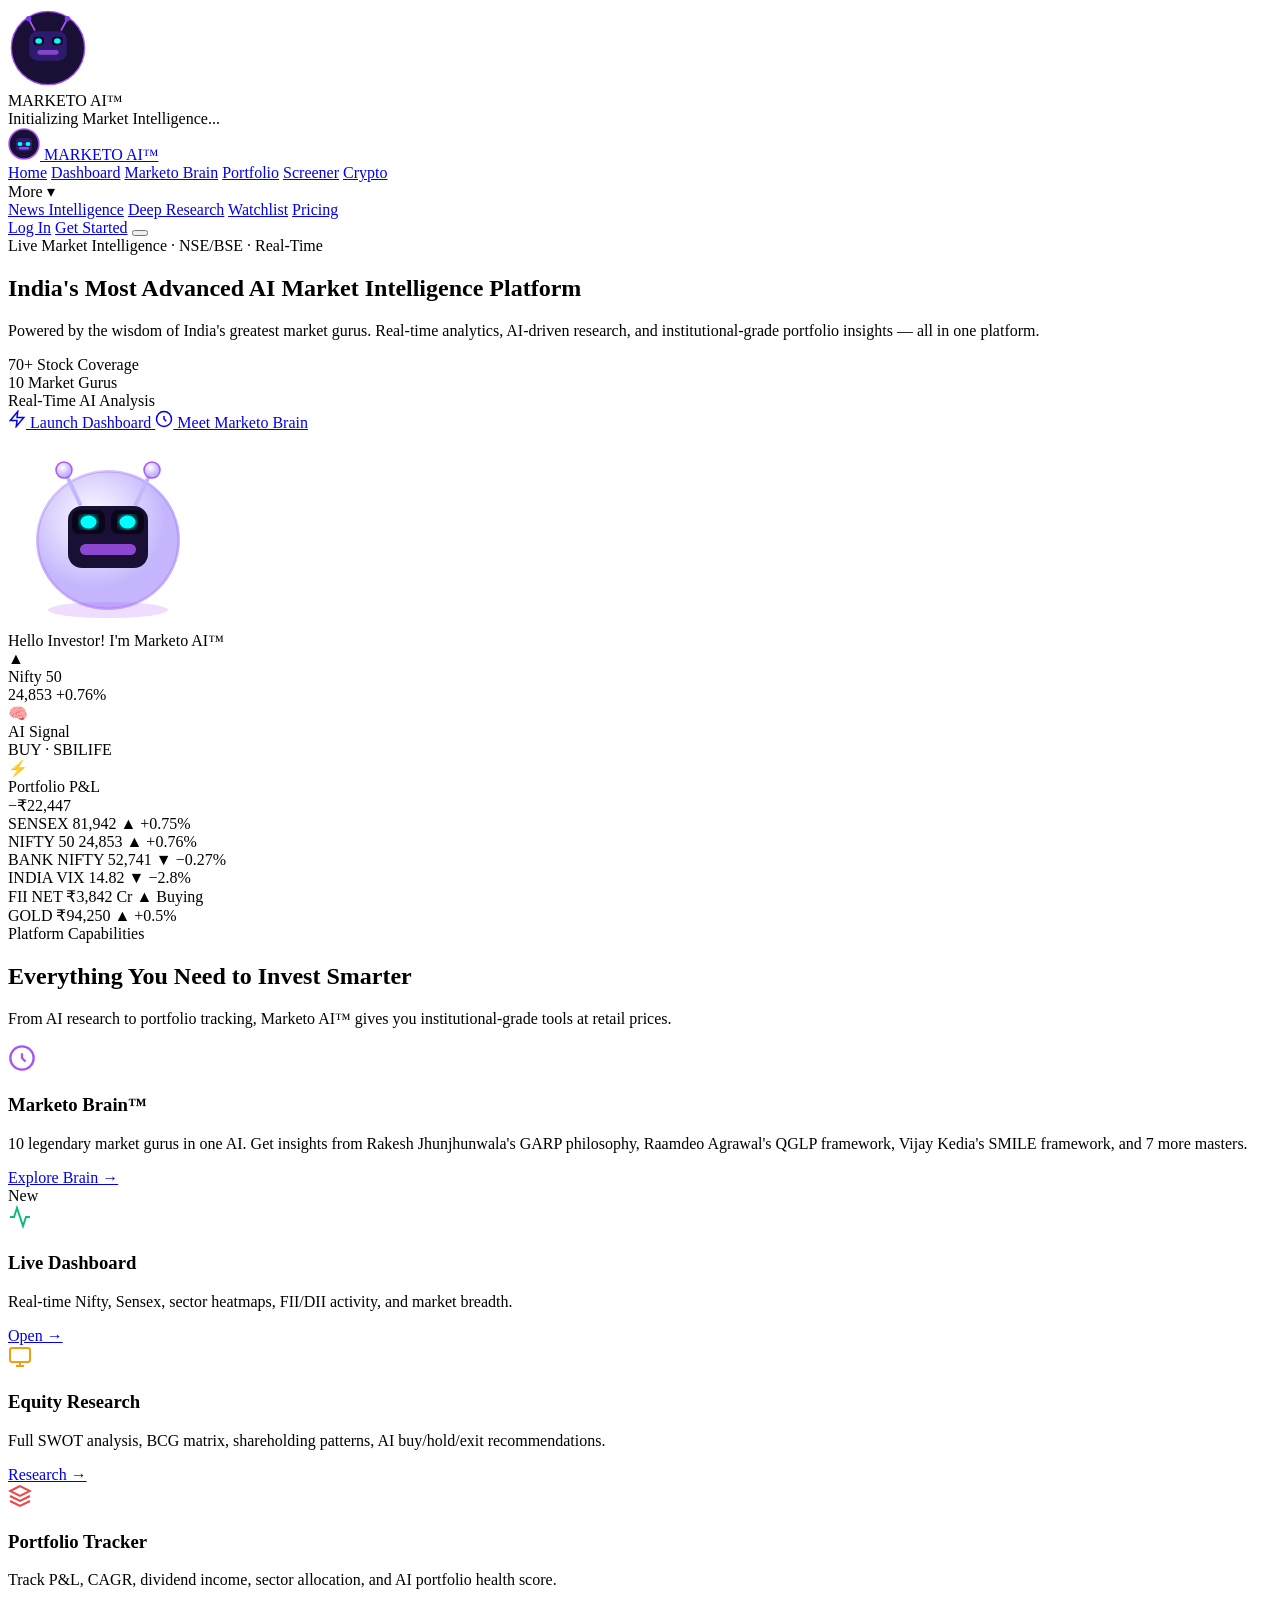
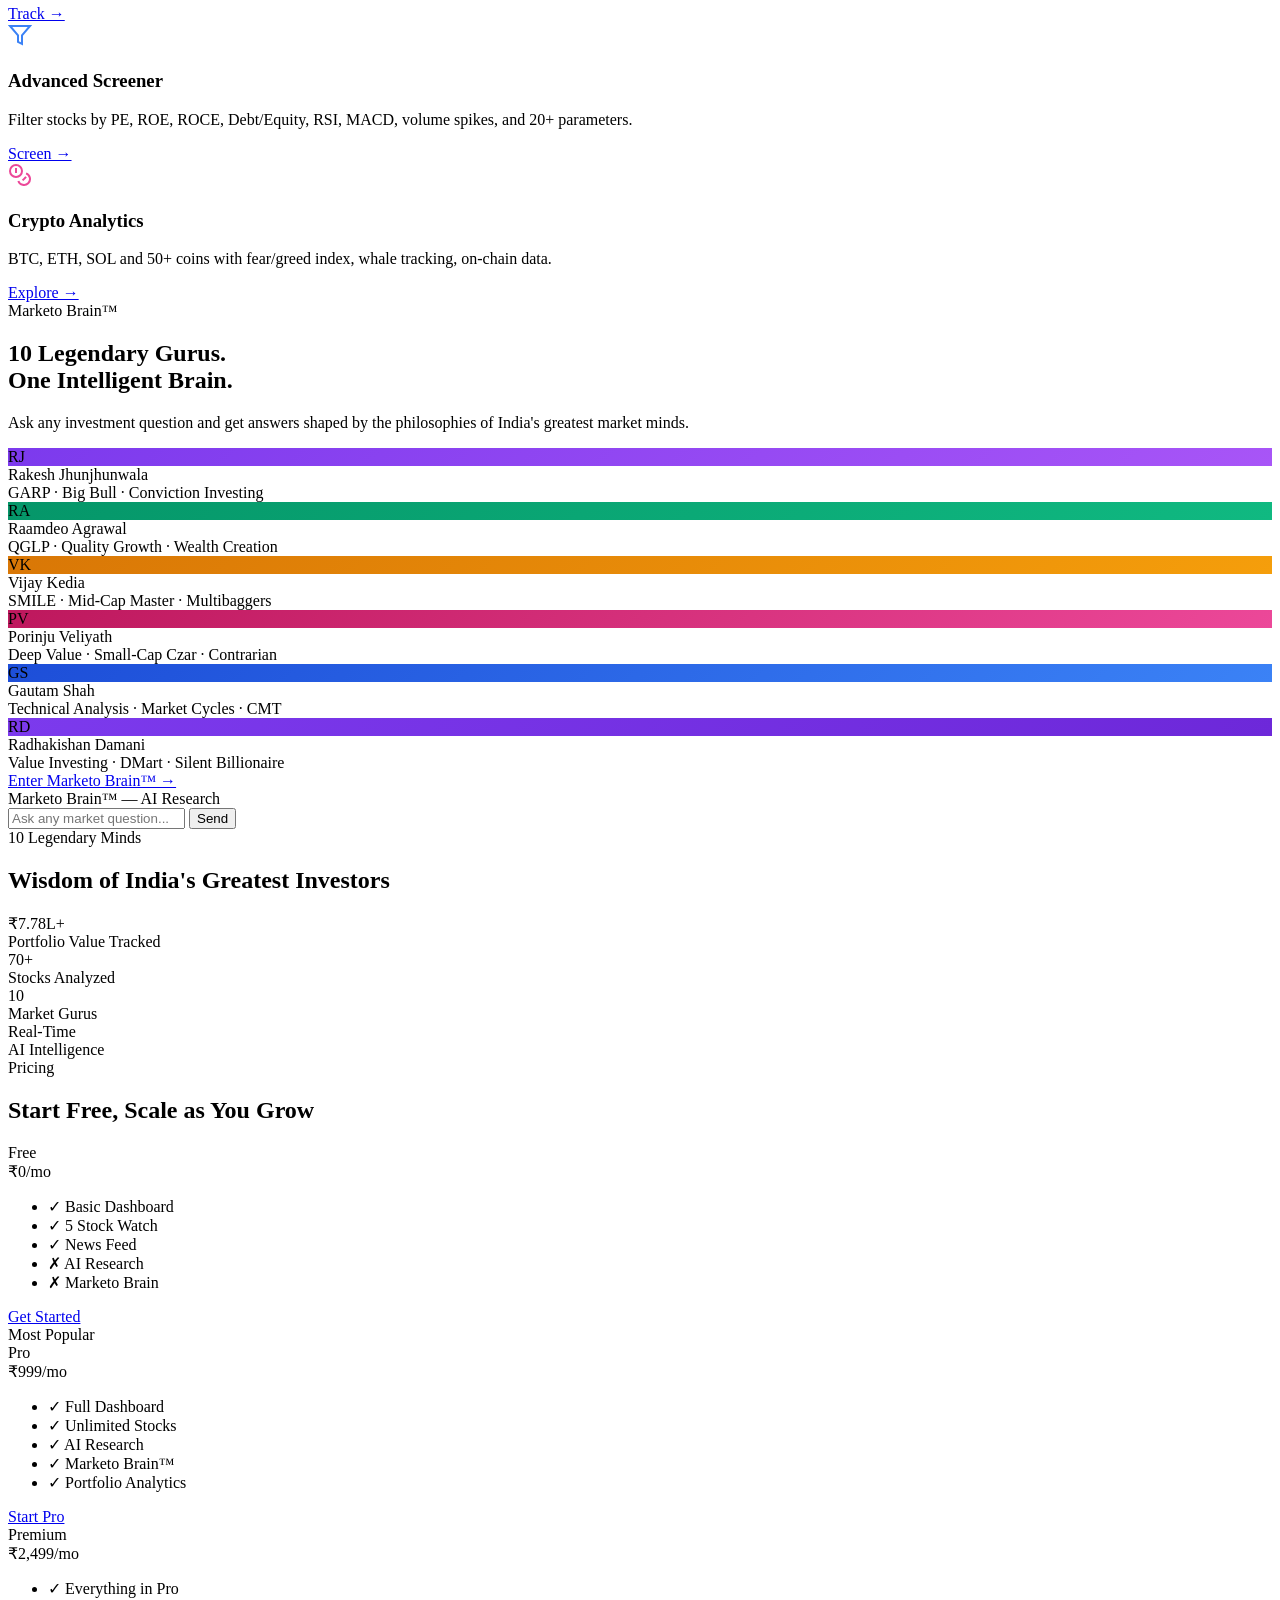
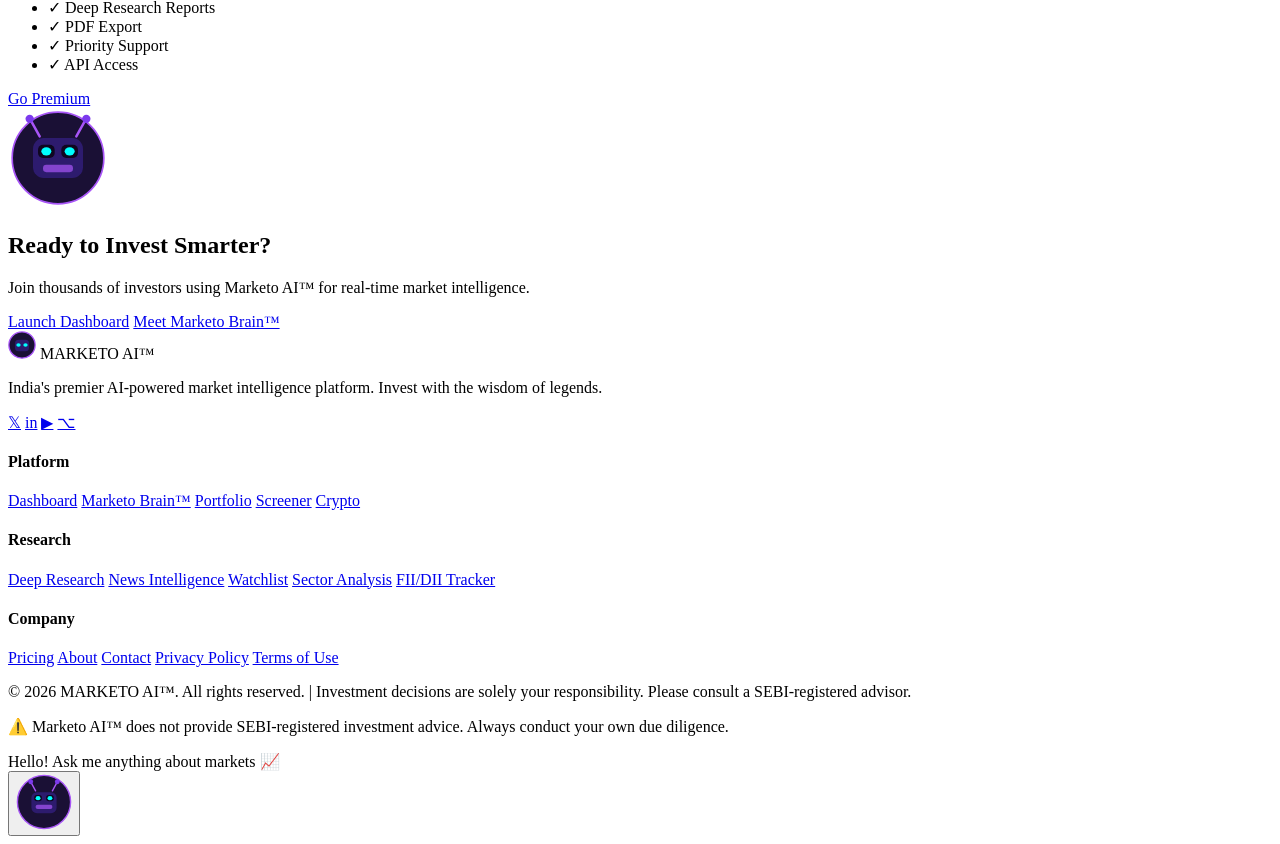
==== index.html @ ce41f31d "Add files via upload" ====
<!DOCTYPE html>
<html lang="en">
<head>
<meta charset="UTF-8">
<meta name="viewport" content="width=device-width, initial-scale=1.0">
<title>MARKETO AI™ — Professional Market Intelligence Platform</title>
<meta name="description" content="India's most advanced AI-powered stock market intelligence platform. Real-time analytics, AI research, portfolio management and more.">
<link rel="icon" type="image/svg+xml" href="assets/favicon.svg">
<link rel="stylesheet" href="css/main.css">
<link rel="stylesheet" href="css/animations.css">
<link rel="preconnect" href="https://fonts.googleapis.com">
<link href="https://fonts.googleapis.com/css2?family=Inter:wght@300;400;500;600;700;800;900&family=Space+Grotesk:wght@400;500;600;700&display=swap" rel="stylesheet">
</head>
<body>

<!-- PRELOADER -->
<div id="preloader">
  <div class="preloader-inner">
    <div class="preloader-robot">
      <svg viewBox="0 0 120 120" width="80" height="80">
        <circle cx="60" cy="60" r="55" fill="#1A1035" stroke="#A855F7" stroke-width="2"/>
        <rect x="32" y="35" width="56" height="44" rx="12" fill="#2D1B6E"/>
        <rect x="38" y="43" width="16" height="13" rx="5" fill="#0F0720"/>
        <rect x="66" y="43" width="16" height="13" rx="5" fill="#0F0720"/>
        <ellipse cx="46" cy="49.5" rx="5" ry="4" fill="#00FFFF" class="eye-glow"/>
        <ellipse cx="74" cy="49.5" rx="5" ry="4" fill="#00FFFF" class="eye-glow"/>
        <rect x="44" y="63" width="32" height="7" rx="3.5" fill="#A855F7" opacity="0.7"/>
        <line x1="40" y1="33" x2="32" y2="18" stroke="#A855F7" stroke-width="2.5" stroke-linecap="round"/>
        <circle cx="31" cy="16" r="4" fill="#7C3AED"/>
        <line x1="80" y1="33" x2="88" y2="18" stroke="#A855F7" stroke-width="2.5" stroke-linecap="round"/>
        <circle cx="89" cy="16" r="4" fill="#7C3AED"/>
      </svg>
    </div>
    <div class="preloader-text">MARKETO AI™</div>
    <div class="preloader-bar"><div class="preloader-fill"></div></div>
    <div class="preloader-status">Initializing Market Intelligence...</div>
  </div>
</div>

<!-- NAVIGATION -->
<nav class="navbar" id="navbar">
  <div class="nav-container">
    <a href="index.html" class="nav-logo">
      <svg viewBox="0 0 32 32" width="32" height="32">
        <circle cx="16" cy="16" r="15" fill="#1A1035" stroke="#A855F7" stroke-width="1.5"/>
        <rect x="8" y="10" width="16" height="13" rx="4" fill="#2D1B6E"/>
        <ellipse cx="12" cy="16" rx="2.5" ry="2" fill="#00FFFF"/>
        <ellipse cx="20" cy="16" rx="2.5" ry="2" fill="#00FFFF"/>
        <rect x="11" y="19" width="10" height="2.5" rx="1.2" fill="#A855F7" opacity="0.8"/>
      </svg>
      <span>MARKETO <span class="logo-ai">AI™</span></span>
    </a>

    <div class="nav-menu" id="navMenu">
      <a href="index.html" class="nav-link active">Home</a>
      <a href="dashboard.html" class="nav-link">Dashboard</a>
      <a href="brain.html" class="nav-link">Marketo Brain</a>
      <a href="portfolio.html" class="nav-link">Portfolio</a>
      <a href="screener.html" class="nav-link">Screener</a>
      <a href="crypto.html" class="nav-link">Crypto</a>
      <div class="nav-dropdown">
        <span class="nav-link">More ▾</span>
        <div class="nav-dropdown-menu">
          <a href="news.html">News Intelligence</a>
          <a href="research.html">Deep Research</a>
          <a href="watchlist.html">Watchlist</a>
          <a href="pricing.html">Pricing</a>
        </div>
      </div>
    </div>

    <div class="nav-actions">
      <a href="dashboard.html" class="btn btn-outline btn-sm">Log In</a>
      <a href="pricing.html" class="btn btn-primary btn-sm">Get Started</a>
      <button class="nav-hamburger" id="hamburger" aria-label="Menu">
        <span></span><span></span><span></span>
      </button>
    </div>
  </div>
</nav>

<!-- TICKER BAR -->
<div class="ticker-bar">
  <div class="ticker-track" id="ticker"></div>
</div>

<!-- HERO SECTION -->
<section class="hero">
  <div class="hero-bg">
    <div class="hero-grid"></div>
    <div class="hero-orb hero-orb-1"></div>
    <div class="hero-orb hero-orb-2"></div>
    <div class="hero-orb hero-orb-3"></div>
  </div>

  <div class="container">
    <div class="hero-inner">
      <div class="hero-content">
        <div class="hero-badge">
          <span class="badge-dot"></span>
          Live Market Intelligence · NSE/BSE · Real-Time
        </div>
        <h1 class="hero-title">
          India's Most Advanced
          <span class="gradient-text">AI Market</span>
          Intelligence Platform
        </h1>
        <p class="hero-subtitle">
          Powered by the wisdom of India's greatest market gurus. Real-time analytics, 
          AI-driven research, and institutional-grade portfolio insights — all in one platform.
        </p>
        <div class="hero-stats">
          <div class="hero-stat">
            <span class="hero-stat-num">70+</span>
            <span class="hero-stat-label">Stock Coverage</span>
          </div>
          <div class="hero-stat-divider"></div>
          <div class="hero-stat">
            <span class="hero-stat-num">10</span>
            <span class="hero-stat-label">Market Gurus</span>
          </div>
          <div class="hero-stat-divider"></div>
          <div class="hero-stat">
            <span class="hero-stat-num">Real-Time</span>
            <span class="hero-stat-label">AI Analysis</span>
          </div>
        </div>
        <div class="hero-cta">
          <a href="dashboard.html" class="btn btn-primary btn-lg">
            <svg width="18" height="18" viewBox="0 0 24 24" fill="none" stroke="currentColor" stroke-width="2"><path d="M13 2L3 14h9l-1 8 10-12h-9l1-8z"/></svg>
            Launch Dashboard
          </a>
          <a href="brain.html" class="btn btn-ghost btn-lg">
            <svg width="18" height="18" viewBox="0 0 24 24" fill="none" stroke="currentColor" stroke-width="2"><circle cx="12" cy="12" r="10"/><path d="M12 8v4l3 3"/></svg>
            Meet Marketo Brain
          </a>
        </div>
      </div>

      <div class="hero-visual">
        <div class="robot-container" id="heroRobot">
          <div class="robot-rings">
            <div class="robot-ring ring-1"></div>
            <div class="robot-ring ring-2"></div>
            <div class="robot-ring ring-3"></div>
          </div>
          <div class="robot-body">
            <img src="assets/marketo-robot.png" alt="Marketo AI Robot" class="robot-image" id="robotImg" onerror="this.style.display='none';document.getElementById('robotSvg').style.display='block'">
            <svg id="robotSvg" viewBox="0 0 200 200" width="200" height="200" style="display:none">
              <defs>
                <radialGradient id="bodyGrad" cx="40%" cy="35%">
                  <stop offset="0%" stop-color="#FFFFFF"/>
                  <stop offset="100%" stop-color="#C4B5FD"/>
                </radialGradient>
                <filter id="glow">
                  <feGaussianBlur stdDeviation="3" result="blur"/>
                  <feMerge><feMergeNode in="blur"/><feMergeNode in="SourceGraphic"/></feMerge>
                </filter>
              </defs>
              <ellipse cx="100" cy="108" rx="72" ry="70" fill="url(#bodyGrad)"/>
              <ellipse cx="100" cy="108" rx="70" ry="68" fill="none" stroke="rgba(168,85,247,0.4)" stroke-width="1"/>
              <rect x="60" y="74" width="80" height="62" rx="14" fill="#1A1035"/>
              <rect x="64" y="78" width="33" height="24" rx="7" fill="#0A0518"/>
              <rect x="103" y="78" width="33" height="24" rx="7" fill="#0A0518"/>
              <ellipse cx="80.5" cy="90" rx="8" ry="6.5" fill="#00FFFF" filter="url(#glow)" class="eye-glow"/>
              <ellipse cx="119.5" cy="90" rx="8" ry="6.5" fill="#00FFFF" filter="url(#glow)" class="eye-glow"/>
              <rect x="72" y="112" width="56" height="11" rx="5.5" fill="#A855F7" opacity="0.8"/>
              <line x1="72" y1="72" x2="58" y2="42" stroke="#C4B5FD" stroke-width="4" stroke-linecap="round"/>
              <circle cx="56" cy="38" r="8" fill="url(#bodyGrad)" stroke="#A855F7" stroke-width="1.5"/>
              <line x1="128" y1="72" x2="142" y2="42" stroke="#C4B5FD" stroke-width="4" stroke-linecap="round"/>
              <circle cx="144" cy="38" r="8" fill="url(#bodyGrad)" stroke="#A855F7" stroke-width="1.5"/>
              <ellipse cx="100" cy="178" rx="60" ry="8" fill="rgba(168,85,247,0.2)"/>
            </svg>
          </div>
          <div class="robot-data-particles" id="particles"></div>
          <div class="robot-speech" id="robotSpeech">
            <div class="speech-bubble">Hello Investor! I'm Marketo AI™</div>
          </div>
        </div>

        <!-- FLOATING CARDS -->
        <div class="float-card float-card-1">
          <div class="float-card-icon green">▲</div>
          <div>
            <div class="float-card-label">Nifty 50</div>
            <div class="float-card-val green">24,853 <span>+0.76%</span></div>
          </div>
        </div>
        <div class="float-card float-card-2">
          <div class="float-card-icon purple">🧠</div>
          <div>
            <div class="float-card-label">AI Signal</div>
            <div class="float-card-val green">BUY · SBILIFE</div>
          </div>
        </div>
        <div class="float-card float-card-3">
          <div class="float-card-icon amber">⚡</div>
          <div>
            <div class="float-card-label">Portfolio P&L</div>
            <div class="float-card-val red">−₹22,447</div>
          </div>
        </div>
      </div>
    </div>
  </div>
</section>

<!-- MARKET OVERVIEW STRIP -->
<section class="market-strip">
  <div class="container">
    <div class="strip-grid">
      <div class="strip-item">
        <span class="strip-label">SENSEX</span>
        <span class="strip-val">81,942</span>
        <span class="strip-chg green">▲ +0.75%</span>
      </div>
      <div class="strip-item">
        <span class="strip-label">NIFTY 50</span>
        <span class="strip-val">24,853</span>
        <span class="strip-chg green">▲ +0.76%</span>
      </div>
      <div class="strip-item">
        <span class="strip-label">BANK NIFTY</span>
        <span class="strip-val">52,741</span>
        <span class="strip-chg red">▼ −0.27%</span>
      </div>
      <div class="strip-item">
        <span class="strip-label">INDIA VIX</span>
        <span class="strip-val">14.82</span>
        <span class="strip-chg red">▼ −2.8%</span>
      </div>
      <div class="strip-item">
        <span class="strip-label">FII NET</span>
        <span class="strip-val">₹3,842 Cr</span>
        <span class="strip-chg green">▲ Buying</span>
      </div>
      <div class="strip-item">
        <span class="strip-label">GOLD</span>
        <span class="strip-val">₹94,250</span>
        <span class="strip-chg green">▲ +0.5%</span>
      </div>
    </div>
  </div>
</section>

<!-- FEATURES SECTION -->
<section class="features" id="features">
  <div class="container">
    <div class="section-header">
      <div class="section-badge">Platform Capabilities</div>
      <h2 class="section-title">Everything You Need to <span class="gradient-text">Invest Smarter</span></h2>
      <p class="section-sub">From AI research to portfolio tracking, Marketo AI™ gives you institutional-grade tools at retail prices.</p>
    </div>

    <div class="features-grid">
      <div class="feature-card feature-card-large">
        <div class="feature-icon">
          <svg width="28" height="28" viewBox="0 0 24 24" fill="none" stroke="#A855F7" stroke-width="2"><circle cx="12" cy="12" r="10"/><path d="M12 8v4l3 3"/></svg>
        </div>
        <h3>Marketo Brain™</h3>
        <p>10 legendary market gurus in one AI. Get insights from Rakesh Jhunjhunwala's GARP philosophy, Raamdeo Agrawal's QGLP framework, Vijay Kedia's SMILE framework, and 7 more masters.</p>
        <a href="brain.html" class="feature-link">Explore Brain →</a>
        <div class="feature-tag">New</div>
      </div>

      <div class="feature-card">
        <div class="feature-icon">
          <svg width="24" height="24" viewBox="0 0 24 24" fill="none" stroke="#10B981" stroke-width="2"><polyline points="22 12 18 12 15 21 9 3 6 12 2 12"/></svg>
        </div>
        <h3>Live Dashboard</h3>
        <p>Real-time Nifty, Sensex, sector heatmaps, FII/DII activity, and market breadth.</p>
        <a href="dashboard.html" class="feature-link">Open →</a>
      </div>

      <div class="feature-card">
        <div class="feature-icon">
          <svg width="24" height="24" viewBox="0 0 24 24" fill="none" stroke="#F59E0B" stroke-width="2"><rect x="2" y="3" width="20" height="14" rx="2"/><line x1="8" y1="21" x2="16" y2="21"/><line x1="12" y1="17" x2="12" y2="21"/></svg>
        </div>
        <h3>Equity Research</h3>
        <p>Full SWOT analysis, BCG matrix, shareholding patterns, AI buy/hold/exit recommendations.</p>
        <a href="dashboard.html#equity" class="feature-link">Research →</a>
      </div>

      <div class="feature-card">
        <div class="feature-icon">
          <svg width="24" height="24" viewBox="0 0 24 24" fill="none" stroke="#EF4444" stroke-width="2"><path d="M12 2L2 7l10 5 10-5-10-5z"/><path d="M2 17l10 5 10-5"/><path d="M2 12l10 5 10-5"/></svg>
        </div>
        <h3>Portfolio Tracker</h3>
        <p>Track P&L, CAGR, dividend income, sector allocation, and AI portfolio health score.</p>
        <a href="portfolio.html" class="feature-link">Track →</a>
      </div>

      <div class="feature-card">
        <div class="feature-icon">
          <svg width="24" height="24" viewBox="0 0 24 24" fill="none" stroke="#3B82F6" stroke-width="2"><polygon points="22 3 2 3 10 12.46 10 19 14 21 14 12.46 22 3"/></svg>
        </div>
        <h3>Advanced Screener</h3>
        <p>Filter stocks by PE, ROE, ROCE, Debt/Equity, RSI, MACD, volume spikes, and 20+ parameters.</p>
        <a href="screener.html" class="feature-link">Screen →</a>
      </div>

      <div class="feature-card">
        <div class="feature-icon">
          <svg width="24" height="24" viewBox="0 0 24 24" fill="none" stroke="#EC4899" stroke-width="2"><circle cx="8" cy="8" r="6"/><path d="M18.09 10.37A6 6 0 1 1 10.34 18"/><path d="M7 6h1v4"/><path d="m16.71 13.88.7.71-2.82 2.82"/></svg>
        </div>
        <h3>Crypto Analytics</h3>
        <p>BTC, ETH, SOL and 50+ coins with fear/greed index, whale tracking, on-chain data.</p>
        <a href="crypto.html" class="feature-link">Explore →</a>
      </div>
    </div>
  </div>
</section>

<!-- MARKETO BRAIN PREVIEW -->
<section class="brain-preview">
  <div class="container">
    <div class="brain-inner">
      <div class="brain-content">
        <div class="section-badge">Marketo Brain™</div>
        <h2 class="section-title">10 Legendary Gurus.<br><span class="gradient-text">One Intelligent Brain.</span></h2>
        <p class="section-sub">Ask any investment question and get answers shaped by the philosophies of India's greatest market minds.</p>

        <div class="guru-list">
          <div class="guru-item">
            <div class="guru-avatar" style="background:linear-gradient(135deg,#7C3AED,#A855F7)">RJ</div>
            <div>
              <div class="guru-name">Rakesh Jhunjhunwala</div>
              <div class="guru-style">GARP · Big Bull · Conviction Investing</div>
            </div>
          </div>
          <div class="guru-item">
            <div class="guru-avatar" style="background:linear-gradient(135deg,#059669,#10B981)">RA</div>
            <div>
              <div class="guru-name">Raamdeo Agrawal</div>
              <div class="guru-style">QGLP · Quality Growth · Wealth Creation</div>
            </div>
          </div>
          <div class="guru-item">
            <div class="guru-avatar" style="background:linear-gradient(135deg,#D97706,#F59E0B)">VK</div>
            <div>
              <div class="guru-name">Vijay Kedia</div>
              <div class="guru-style">SMILE · Mid-Cap Master · Multibaggers</div>
            </div>
          </div>
          <div class="guru-item">
            <div class="guru-avatar" style="background:linear-gradient(135deg,#BE185D,#EC4899)">PV</div>
            <div>
              <div class="guru-name">Porinju Veliyath</div>
              <div class="guru-style">Deep Value · Small-Cap Czar · Contrarian</div>
            </div>
          </div>
          <div class="guru-item">
            <div class="guru-avatar" style="background:linear-gradient(135deg,#1D4ED8,#3B82F6)">GS</div>
            <div>
              <div class="guru-name">Gautam Shah</div>
              <div class="guru-style">Technical Analysis · Market Cycles · CMT</div>
            </div>
          </div>
          <div class="guru-item">
            <div class="guru-avatar" style="background:linear-gradient(135deg,#7C3AED,#6D28D9)">RD</div>
            <div>
              <div class="guru-name">Radhakishan Damani</div>
              <div class="guru-style">Value Investing · DMart · Silent Billionaire</div>
            </div>
          </div>
        </div>

        <a href="brain.html" class="btn btn-primary btn-lg" style="margin-top:2rem">
          Enter Marketo Brain™ →
        </a>
      </div>

      <div class="brain-demo">
        <div class="chat-demo-window">
          <div class="chat-demo-head">
            <div class="chat-demo-dot red"></div>
            <div class="chat-demo-dot amber"></div>
            <div class="chat-demo-dot green"></div>
            <span>Marketo Brain™ — AI Research</span>
          </div>
          <div class="chat-demo-body" id="chatDemo"></div>
          <div class="chat-demo-input">
            <input placeholder="Ask any market question..." id="demoInput" readonly>
            <button class="btn btn-primary btn-sm">Send</button>
          </div>
        </div>
      </div>
    </div>
  </div>
</section>

<!-- GURUS SECTION -->
<section class="gurus-section">
  <div class="container">
    <div class="section-header">
      <div class="section-badge">10 Legendary Minds</div>
      <h2 class="section-title">Wisdom of India's <span class="gradient-text">Greatest Investors</span></h2>
    </div>

    <div class="gurus-grid" id="gurusGrid"></div>
  </div>
</section>

<!-- PLATFORM METRICS -->
<section class="metrics-section">
  <div class="container">
    <div class="metrics-grid">
      <div class="metric-card">
        <div class="metric-num gradient-text">₹7.78L+</div>
        <div class="metric-label">Portfolio Value Tracked</div>
      </div>
      <div class="metric-card">
        <div class="metric-num gradient-text">70+</div>
        <div class="metric-label">Stocks Analyzed</div>
      </div>
      <div class="metric-card">
        <div class="metric-num gradient-text">10</div>
        <div class="metric-label">Market Gurus</div>
      </div>
      <div class="metric-card">
        <div class="metric-num gradient-text">Real-Time</div>
        <div class="metric-label">AI Intelligence</div>
      </div>
    </div>
  </div>
</section>

<!-- PRICING PREVIEW -->
<section class="pricing-preview">
  <div class="container">
    <div class="section-header">
      <div class="section-badge">Pricing</div>
      <h2 class="section-title">Start Free, <span class="gradient-text">Scale as You Grow</span></h2>
    </div>
    <div class="pricing-grid">
      <div class="pricing-card">
        <div class="pricing-tier">Free</div>
        <div class="pricing-price">₹0<span>/mo</span></div>
        <ul class="pricing-features">
          <li>✓ Basic Dashboard</li>
          <li>✓ 5 Stock Watch</li>
          <li>✓ News Feed</li>
          <li>✗ AI Research</li>
          <li>✗ Marketo Brain</li>
        </ul>
        <a href="dashboard.html" class="btn btn-outline btn-block">Get Started</a>
      </div>
      <div class="pricing-card pricing-popular">
        <div class="popular-badge">Most Popular</div>
        <div class="pricing-tier">Pro</div>
        <div class="pricing-price">₹999<span>/mo</span></div>
        <ul class="pricing-features">
          <li>✓ Full Dashboard</li>
          <li>✓ Unlimited Stocks</li>
          <li>✓ AI Research</li>
          <li>✓ Marketo Brain™</li>
          <li>✓ Portfolio Analytics</li>
        </ul>
        <a href="pricing.html" class="btn btn-primary btn-block">Start Pro</a>
      </div>
      <div class="pricing-card">
        <div class="pricing-tier">Premium</div>
        <div class="pricing-price">₹2,499<span>/mo</span></div>
        <ul class="pricing-features">
          <li>✓ Everything in Pro</li>
          <li>✓ Deep Research Reports</li>
          <li>✓ PDF Export</li>
          <li>✓ Priority Support</li>
          <li>✓ API Access</li>
        </ul>
        <a href="pricing.html" class="btn btn-outline btn-block">Go Premium</a>
      </div>
    </div>
  </div>
</section>

<!-- CTA SECTION -->
<section class="cta-section">
  <div class="container">
    <div class="cta-inner">
      <div class="cta-robot">
        <svg viewBox="0 0 120 120" width="100" height="100">
          <circle cx="60" cy="60" r="55" fill="#1A1035" stroke="#A855F7" stroke-width="2"/>
          <rect x="30" y="36" width="60" height="48" rx="13" fill="#2D1B6E"/>
          <rect x="36" y="44" width="20" height="16" rx="6" fill="#0F0720"/>
          <rect x="64" y="44" width="20" height="16" rx="6" fill="#0F0720"/>
          <ellipse cx="46" cy="52" rx="6" ry="5" fill="#00FFFF" class="eye-glow"/>
          <ellipse cx="74" cy="52" rx="6" ry="5" fill="#00FFFF" class="eye-glow"/>
          <rect x="42" y="68" width="36" height="9" rx="4" fill="#A855F7" opacity="0.7"/>
          <line x1="38" y1="34" x2="28" y2="16" stroke="#A855F7" stroke-width="3" stroke-linecap="round"/>
          <circle cx="26" cy="13" r="5" fill="#7C3AED"/>
          <line x1="82" y1="34" x2="92" y2="16" stroke="#A855F7" stroke-width="3" stroke-linecap="round"/>
          <circle cx="94" cy="13" r="5" fill="#7C3AED"/>
        </svg>
      </div>
      <div>
        <h2 class="cta-title">Ready to Invest Smarter?</h2>
        <p class="cta-sub">Join thousands of investors using Marketo AI™ for real-time market intelligence.</p>
        <div class="cta-btns">
          <a href="dashboard.html" class="btn btn-primary btn-lg">Launch Dashboard</a>
          <a href="brain.html" class="btn btn-ghost btn-lg">Meet Marketo Brain™</a>
        </div>
      </div>
    </div>
  </div>
</section>

<!-- FOOTER -->
<footer class="footer">
  <div class="container">
    <div class="footer-grid">
      <div class="footer-brand">
        <div class="nav-logo">
          <svg viewBox="0 0 32 32" width="28" height="28">
            <circle cx="16" cy="16" r="15" fill="#1A1035" stroke="#A855F7" stroke-width="1.5"/>
            <rect x="8" y="10" width="16" height="13" rx="4" fill="#2D1B6E"/>
            <ellipse cx="12" cy="16" rx="2.5" ry="2" fill="#00FFFF"/>
            <ellipse cx="20" cy="16" rx="2.5" ry="2" fill="#00FFFF"/>
          </svg>
          <span>MARKETO <span class="logo-ai">AI™</span></span>
        </div>
        <p class="footer-desc">India's premier AI-powered market intelligence platform. Invest with the wisdom of legends.</p>
        <div class="footer-social">
          <a href="#" class="social-icon">𝕏</a>
          <a href="#" class="social-icon">in</a>
          <a href="#" class="social-icon">▶</a>
          <a href="https://github.com" class="social-icon">⌥</a>
        </div>
      </div>
      <div class="footer-col">
        <h4>Platform</h4>
        <a href="dashboard.html">Dashboard</a>
        <a href="brain.html">Marketo Brain™</a>
        <a href="portfolio.html">Portfolio</a>
        <a href="screener.html">Screener</a>
        <a href="crypto.html">Crypto</a>
      </div>
      <div class="footer-col">
        <h4>Research</h4>
        <a href="research.html">Deep Research</a>
        <a href="news.html">News Intelligence</a>
        <a href="watchlist.html">Watchlist</a>
        <a href="#">Sector Analysis</a>
        <a href="#">FII/DII Tracker</a>
      </div>
      <div class="footer-col">
        <h4>Company</h4>
        <a href="pricing.html">Pricing</a>
        <a href="#">About</a>
        <a href="#">Contact</a>
        <a href="#">Privacy Policy</a>
        <a href="#">Terms of Use</a>
      </div>
    </div>
    <div class="footer-bottom">
      <p>© 2026 MARKETO AI™. All rights reserved. | Investment decisions are solely your responsibility. Please consult a SEBI-registered advisor.</p>
      <p class="footer-disclaimer">⚠️ Marketo AI™ does not provide SEBI-registered investment advice. Always conduct your own due diligence.</p>
    </div>
  </div>
</footer>

<!-- FLOATING MARKETO ROBOT -->
<div class="floating-marketo" id="floatingMarketo">
  <div class="floating-speech" id="floatingSpeech">Hello! Ask me anything about markets 📈</div>
  <button class="floating-btn" id="floatingBtn" onclick="window.location.href='brain.html'" aria-label="Open Marketo Brain">
    <svg viewBox="0 0 80 80" width="56" height="56">
      <circle cx="40" cy="40" r="38" fill="#1A1035" stroke="#A855F7" stroke-width="2"/>
      <rect x="22" y="26" width="36" height="30" rx="8" fill="#2D1B6E"/>
      <rect x="26" y="30" width="11" height="9" rx="4" fill="#0F0720"/>
      <rect x="43" y="30" width="11" height="9" rx="4" fill="#0F0720"/>
      <ellipse cx="31.5" cy="34.5" rx="3.5" ry="3" fill="#00FFFF"/>
      <ellipse cx="48.5" cy="34.5" rx="3.5" ry="3" fill="#00FFFF"/>
      <rect x="28" y="44" width="24" height="6" rx="3" fill="#A855F7" opacity="0.7"/>
      <line x1="28" y1="24" x2="22" y2="13" stroke="#A855F7" stroke-width="2" stroke-linecap="round"/>
      <circle cx="21" cy="11" r="3.5" fill="#7C3AED"/>
      <line x1="52" y1="24" x2="58" y2="13" stroke="#A855F7" stroke-width="2" stroke-linecap="round"/>
      <circle cx="59" cy="11" r="3.5" fill="#7C3AED"/>
    </svg>
  </button>
</div>

<script src="js/main.js"></script>
<script src="js/home.js"></script>
</body>
</html>
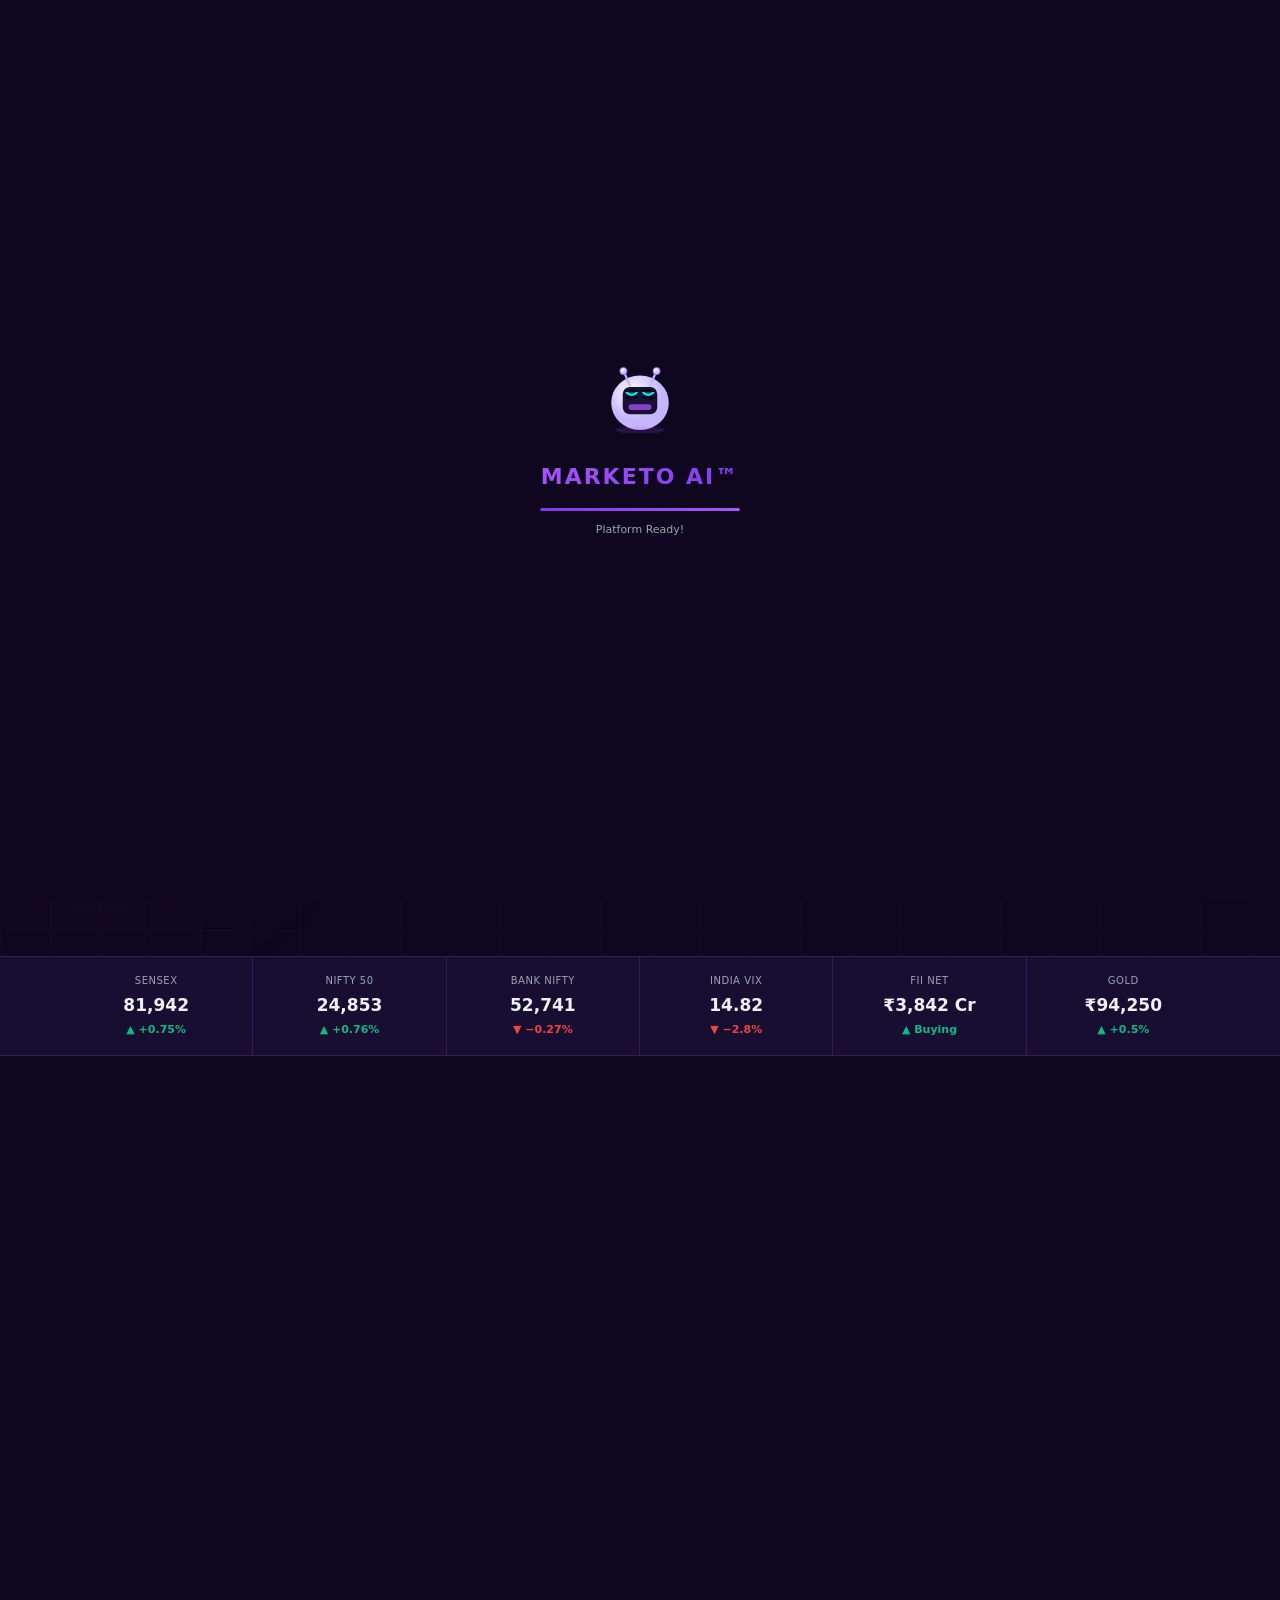
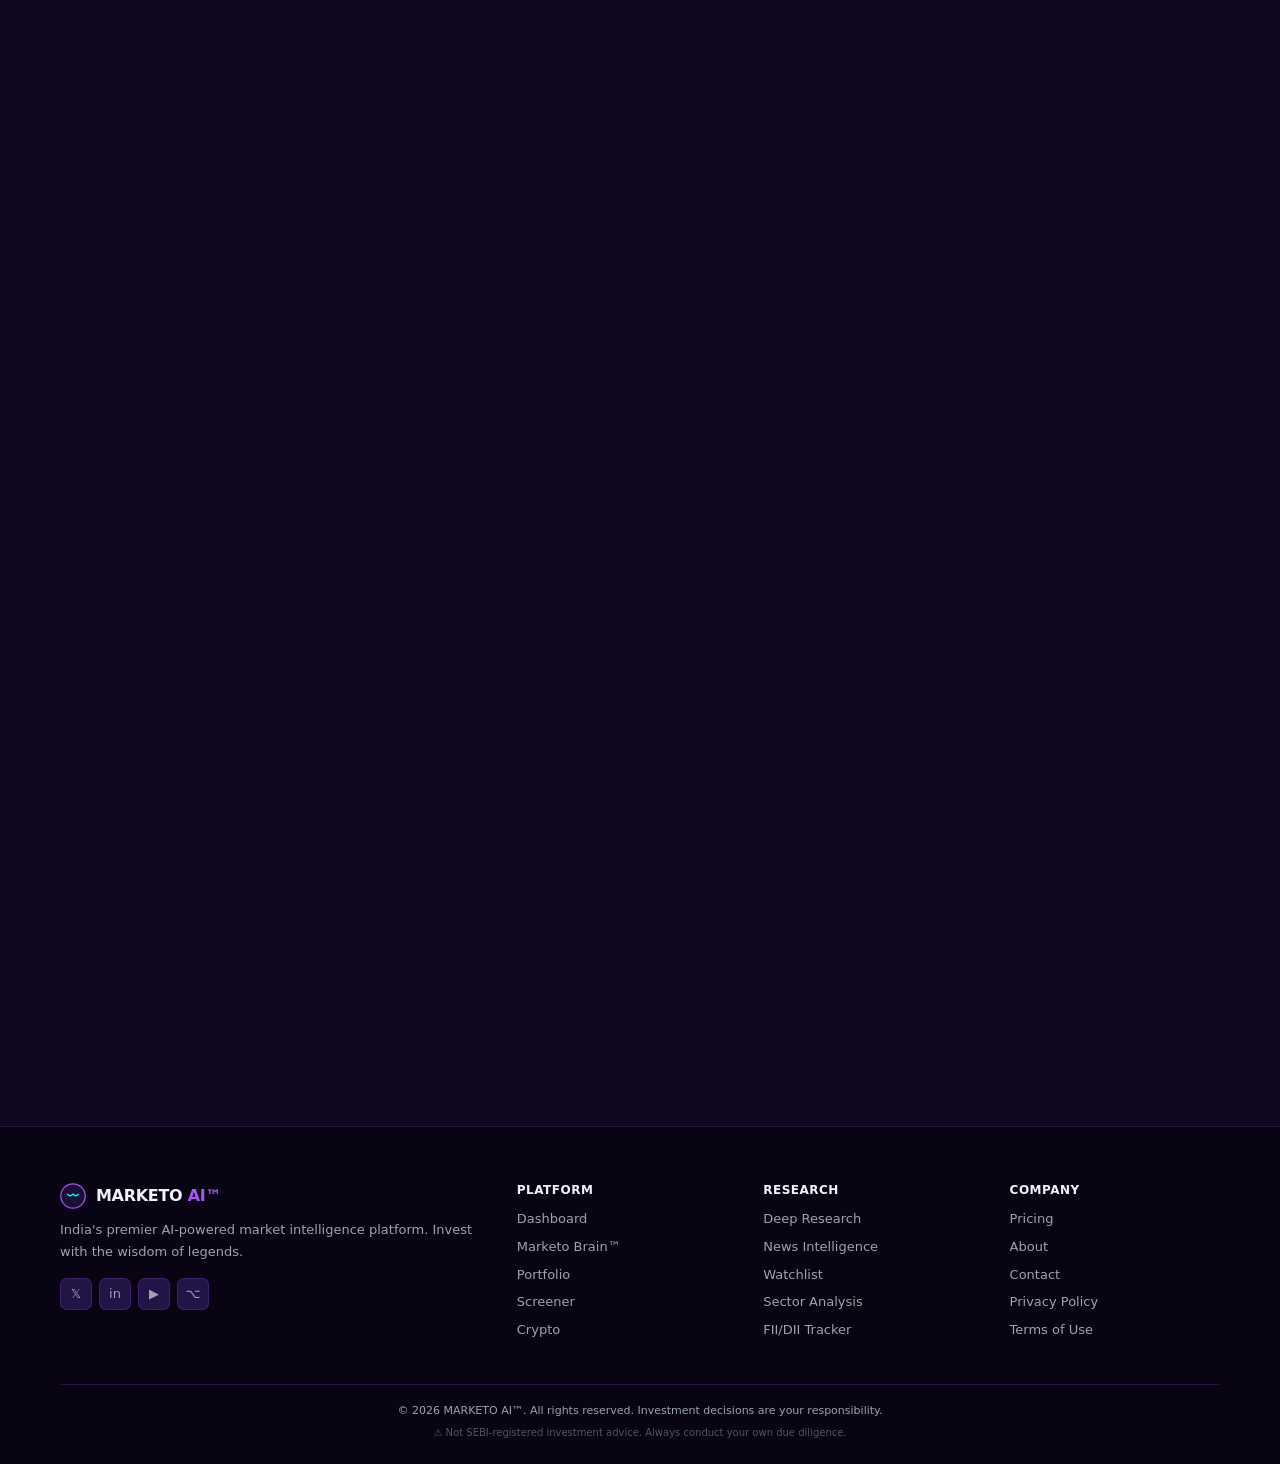
==== commit d53e3210: "Add files via upload" ====
--- a/index.html
+++ b/index.html
@@ -3,99 +3,429 @@
 <head>
 <meta charset="UTF-8">
 <meta name="viewport" content="width=device-width, initial-scale=1.0">
-<title>MARKETO AI™ — Professional Market Intelligence Platform</title>
-<meta name="description" content="India's most advanced AI-powered stock market intelligence platform. Real-time analytics, AI research, portfolio management and more.">
-<link rel="icon" type="image/svg+xml" href="assets/favicon.svg">
-<link rel="stylesheet" href="css/main.css">
-<link rel="stylesheet" href="css/animations.css">
-<link rel="preconnect" href="https://fonts.googleapis.com">
-<link href="https://fonts.googleapis.com/css2?family=Inter:wght@300;400;500;600;700;800;900&family=Space+Grotesk:wght@400;500;600;700&display=swap" rel="stylesheet">
+<title>MARKETO AI™ — India's Premier Market Intelligence Platform</title>
+<meta name="description" content="AI-powered stock market intelligence. Real-time analytics, guru-driven research, portfolio insights.">
+<link rel="icon" href="data:image/svg+xml,<svg xmlns='http://www.w3.org/2000/svg' viewBox='0 0 32 32'><circle cx='16' cy='16' r='16' fill='%230F0720'/><circle cx='16' cy='16' r='14' fill='%231A1035' stroke='%23A855F7' stroke-width='1'/><rect x='8' y='10' width='16' height='13' rx='4' fill='%232D1B6E'/><ellipse cx='12' cy='16' rx='2.5' ry='2' fill='%2300FFFF'/><ellipse cx='20' cy='16' rx='2.5' ry='2' fill='%2300FFFF'/></svg>">
+<style>
+/* ── RESET + ROOT ────────────────────────── */
+*,*::before,*::after{box-sizing:border-box;margin:0;padding:0}
+:root{
+  --bg:#0F0720;--bg2:#140B2A;--card:#1A1035;--card2:#231448;--card3:#2D1B6E;
+  --primary:#7C3AED;--accent:#A855F7;--accent2:#C084FC;
+  --success:#10B981;--danger:#EF4444;--warning:#F59E0B;--info:#3B82F6;
+  --text:#F1F0FF;--text2:#C4B5FD;--muted:#9CA3AF;
+  --border:rgba(168,85,247,0.2);--border2:rgba(168,85,247,0.4);
+  --glow:rgba(168,85,247,0.12);--shadow:0 4px 24px rgba(124,58,237,0.2);
+  --shadow-lg:0 8px 40px rgba(124,58,237,0.3);
+  --font:'Inter',system-ui,sans-serif;--font-d:'Space Grotesk',system-ui,sans-serif;
+}
+html{scroll-behavior:smooth}
+body{font-family:var(--font);background:var(--bg);color:var(--text);line-height:1.6;overflow-x:hidden;-webkit-font-smoothing:antialiased}
+a{text-decoration:none;color:inherit;transition:all .2s}
+::-webkit-scrollbar{width:5px}::-webkit-scrollbar-track{background:var(--bg2)}::-webkit-scrollbar-thumb{background:var(--primary);border-radius:3px}
+
+/* ── TYPOGRAPHY ─────────────────────────── */
+h1,h2,h3,h4{font-family:var(--font-d,'Space Grotesk',system-ui);font-weight:700;line-height:1.2}
+h1{font-size:clamp(2rem,5vw,3.6rem)}
+h2{font-size:clamp(1.6rem,3.5vw,2.4rem)}
+h3{font-size:clamp(1rem,2vw,1.3rem)}
+p{color:var(--muted);line-height:1.75}
+
+.gradient-text{
+  background:linear-gradient(135deg,#C084FC 0%,#A855F7 40%,#7C3AED 100%);
+  -webkit-background-clip:text;-webkit-text-fill-color:transparent;background-clip:text;
+}
+
+/* ── LAYOUT ─────────────────────────────── */
+.container{max-width:1200px;margin:0 auto;padding:0 20px}
+section{padding:80px 0}
+
+/* ── BUTTONS ─────────────────────────────── */
+.btn{display:inline-flex;align-items:center;gap:8px;padding:11px 24px;border-radius:8px;font-family:var(--font);font-weight:600;font-size:14px;cursor:pointer;transition:all .2s;border:1px solid transparent;text-decoration:none;white-space:nowrap}
+.btn-primary{background:linear-gradient(135deg,#7C3AED,#9333EA);color:#fff;border-color:rgba(168,85,247,.5);box-shadow:0 4px 16px rgba(124,58,237,.35)}
+.btn-primary:hover{transform:translateY(-1px);box-shadow:0 6px 24px rgba(124,58,237,.5)}
+.btn-ghost{background:rgba(168,85,247,.08);color:var(--text2);border-color:var(--border)}
+.btn-ghost:hover{background:rgba(168,85,247,.16);color:#fff}
+.btn-outline{background:transparent;color:var(--accent2);border-color:var(--border2)}
+.btn-outline:hover{background:var(--glow);color:#fff}
+.btn-sm{padding:7px 16px;font-size:13px;border-radius:6px}
+.btn-lg{padding:14px 30px;font-size:15px;border-radius:10px}
+
+/* ── PRELOADER ───────────────────────────── */
+#preloader{
+  position:fixed;inset:0;z-index:9999;
+  background:var(--bg);
+  display:flex;align-items:center;justify-content:center;
+  transition:opacity .5s,visibility .5s;
+}
+#preloader.gone{opacity:0;visibility:hidden}
+.pre-inner{text-align:center}
+.pre-robot{margin-bottom:18px;animation:float 2s ease-in-out infinite}
+.pre-title{font-family:var(--font-d);font-size:22px;font-weight:800;letter-spacing:2px;
+  background:linear-gradient(135deg,#A855F7,#7C3AED);-webkit-background-clip:text;-webkit-text-fill-color:transparent;background-clip:text;margin-bottom:14px}
+.pre-bar{width:200px;height:3px;background:rgba(168,85,247,.2);border-radius:2px;margin:0 auto 10px;overflow:hidden}
+.pre-fill{height:100%;background:linear-gradient(90deg,#7C3AED,#A855F7);border-radius:2px;animation:barFill 2s ease-in-out forwards}
+.pre-status{font-size:11px;color:var(--muted);animation:pulse 1.5s infinite}
+
+/* ── NAVBAR ──────────────────────────────── */
+.navbar{
+  position:fixed;top:0;left:0;right:0;z-index:100;
+  height:62px;
+  background:rgba(15,7,32,.97);
+  backdrop-filter:blur(20px);-webkit-backdrop-filter:blur(20px);
+  border-bottom:1px solid var(--border);
+  transition:all .3s;
+}
+.navbar.scrolled{border-bottom-color:var(--border2);box-shadow:0 4px 24px rgba(0,0,0,.5)}
+.nav-wrap{max-width:1280px;margin:0 auto;padding:0 20px;height:100%;display:flex;align-items:center;gap:16px}
+.nav-logo{display:flex;align-items:center;gap:10px;font-family:var(--font-d);font-size:18px;font-weight:800;letter-spacing:-.3px;flex-shrink:0}
+.logo-ai{color:var(--accent)}
+.nav-links{display:flex;align-items:center;gap:2px;flex:1}
+.nav-link{padding:6px 12px;border-radius:6px;font-size:13px;font-weight:500;color:var(--muted);cursor:pointer;transition:all .15s;white-space:nowrap}
+.nav-link:hover,.nav-link.active{color:var(--text);background:rgba(168,85,247,.1)}
+.nav-link.active{color:var(--accent)}
+.nav-actions{display:flex;align-items:center;gap:8px;flex-shrink:0}
+.hamburger{display:none;flex-direction:column;gap:5px;background:transparent;border:none;cursor:pointer;padding:4px}
+.hamburger span{display:block;width:22px;height:2px;background:var(--text2);border-radius:1px;transition:all .3s}
+.mob-menu{display:none;position:fixed;top:62px;left:0;right:0;background:rgba(15,7,32,.99);border-bottom:1px solid var(--border);padding:16px;flex-direction:column;gap:4px;z-index:99}
+.mob-menu.open{display:flex}
+.mob-menu .nav-link{padding:10px 14px;font-size:15px}
+
+/* ── TICKER ──────────────────────────────── */
+.ticker-bar{height:30px;background:rgba(124,58,237,.1);border-bottom:1px solid var(--border);overflow:hidden;display:flex;align-items:center;position:sticky;top:62px;z-index:99}
+.ticker-inner{display:inline-flex;gap:40px;white-space:nowrap;animation:tickScroll 38s linear infinite}
+.ti{display:inline-flex;align-items:center;gap:5px;font-size:11px;flex-shrink:0}
+.ti-n{font-weight:700;color:var(--text2)}
+.ti-v{color:var(--text)}
+.ti-u{color:var(--success)}.ti-d{color:var(--danger)}
+
+/* ── HERO ────────────────────────────────── */
+.hero{
+  position:relative;min-height:100vh;display:flex;align-items:center;
+  padding:140px 0 80px;overflow:hidden;
+}
+.hero-bg{position:absolute;inset:0;z-index:0}
+.hero-grid{
+  position:absolute;inset:0;
+  background-image:linear-gradient(rgba(168,85,247,.04) 1px,transparent 1px),linear-gradient(90deg,rgba(168,85,247,.04) 1px,transparent 1px);
+  background-size:50px 50px;
+}
+.hero-orb{position:absolute;border-radius:50%;filter:blur(80px);animation:orbF 8s ease-in-out infinite}
+.orb1{width:520px;height:520px;background:rgba(124,58,237,.1);top:-120px;right:-120px}
+.orb2{width:320px;height:320px;background:rgba(168,85,247,.07);bottom:80px;left:-60px;animation-delay:-3s}
+.orb3{width:200px;height:200px;background:rgba(192,132,252,.05);top:50%;left:38%;animation-delay:-5s}
+.hero .container{position:relative;z-index:1}
+.hero-grid-layout{display:grid;grid-template-columns:1fr 1fr;gap:60px;align-items:center}
+
+/* HERO LEFT */
+.hero-badge{display:inline-flex;align-items:center;gap:8px;padding:6px 14px;background:rgba(168,85,247,.1);border:1px solid var(--border2);border-radius:20px;font-size:12px;color:var(--accent2);margin-bottom:20px;font-weight:500}
+.badge-dot{width:7px;height:7px;border-radius:50%;background:var(--success);box-shadow:0 0 8px var(--success);animation:pulse 2s infinite}
+.hero-title{margin-bottom:18px}
+.hero-sub{font-size:16px;max-width:500px;margin-bottom:28px;line-height:1.8}
+.hero-stats{display:flex;align-items:center;gap:18px;padding:14px 18px;background:rgba(168,85,247,.05);border:1px solid var(--border);border-radius:10px;width:fit-content;margin-bottom:30px}
+.hs{text-align:center}
+.hs-num{display:block;font-size:22px;font-weight:800;font-family:var(--font-d);color:var(--text)}
+.hs-label{font-size:10px;color:var(--muted);text-transform:uppercase;letter-spacing:.5px}
+.hs-div{width:1px;height:36px;background:var(--border)}
+.hero-cta{display:flex;gap:12px;flex-wrap:wrap}
+
+/* ── MARKETO ROBOT SVG ── exact match to photo */
+.hero-visual{position:relative;display:flex;justify-content:center;align-items:center;height:520px}
+.robot-scene{position:relative;display:flex;justify-content:center;align-items:center}
+.robot-rings{position:absolute;width:340px;height:340px;display:flex;align-items:center;justify-content:center}
+.robot-ring{position:absolute;border-radius:50%;border:1px solid;animation:ringP 3s linear infinite}
+.rr1{width:250px;height:250px;border-color:rgba(168,85,247,.35)}
+.rr2{width:300px;height:300px;border-color:rgba(168,85,247,.18);animation-delay:-1s}
+.rr3{width:350px;height:350px;border-color:rgba(168,85,247,.08);animation-delay:-2s}
+.robot-wrap{position:relative;z-index:2;animation:float 3.5s ease-in-out infinite;filter:drop-shadow(0 0 30px rgba(168,85,247,.45)) drop-shadow(0 0 60px rgba(168,85,247,.2))}
+.robot-ground{position:absolute;bottom:-20px;left:50%;transform:translateX(-50%);width:200px;height:30px;background:rgba(168,85,247,.15);border-radius:50%;filter:blur(12px)}
+
+/* FLOATING DATA CARDS */
+.fc{position:absolute;background:rgba(26,16,53,.95);backdrop-filter:blur(16px);border:1px solid var(--border);border-radius:10px;padding:9px 13px;display:flex;align-items:center;gap:9px;min-width:160px;box-shadow:var(--shadow);animation:fcFloat 4s ease-in-out infinite}
+.fc1{top:60px;left:-50px}
+.fc2{bottom:130px;left:-70px;animation-delay:-1.5s}
+.fc3{bottom:80px;right:-50px;animation-delay:-0.8s}
+.fc-icon{width:34px;height:34px;border-radius:8px;display:flex;align-items:center;justify-content:center;font-size:16px;flex-shrink:0}
+.fc-icon.g{background:rgba(16,185,129,.15)}.fc-icon.p{background:rgba(168,85,247,.15)}.fc-icon.a{background:rgba(245,158,11,.15)}
+.fc-label{font-size:10px;color:var(--muted);text-transform:uppercase;letter-spacing:.3px}
+.fc-val{font-size:13px;font-weight:700;color:var(--text)}
+.fc-val.g{color:var(--success)}.fc-val.r{color:var(--danger)}
+
+/* SPEECH BUBBLE */
+.speech-wrap{position:absolute;top:-28px;right:-60px;animation:speechB 3s ease-in-out infinite;z-index:4}
+.speech{background:var(--card2);border:1px solid var(--border2);border-radius:12px 12px 12px 0;padding:10px 14px;font-size:12px;font-weight:600;color:var(--accent2);white-space:nowrap;box-shadow:var(--shadow)}
+.speech-cycle{display:block}
+
+/* ── MARKET STRIP ────────────────────────── */
+.market-strip{background:rgba(26,16,53,.85);border-top:1px solid var(--border);border-bottom:1px solid var(--border);padding:0}
+.ms-grid{display:grid;grid-template-columns:repeat(6,1fr)}
+.ms-item{display:flex;flex-direction:column;align-items:center;padding:16px 8px;text-align:center;border-right:1px solid var(--border)}
+.ms-item:last-child{border-right:none}
+.ms-label{font-size:10px;color:var(--muted);text-transform:uppercase;letter-spacing:.5px;margin-bottom:3px}
+.ms-val{font-size:17px;font-weight:700;font-family:var(--font-d);color:var(--text);margin-bottom:2px}
+.ms-chg{font-size:11px;font-weight:600}
+
+/* ── SECTION HEADER ──────────────────────── */
+.sec-head{text-align:center;margin-bottom:52px}
+.sec-badge{display:inline-block;padding:5px 14px;background:rgba(168,85,247,.1);border:1px solid var(--border2);border-radius:20px;font-size:12px;font-weight:600;color:var(--accent);text-transform:uppercase;letter-spacing:.5px;margin-bottom:12px}
+.sec-title{margin-bottom:12px}
+.sec-sub{font-size:16px;max-width:560px;margin:0 auto}
+
+/* ── FEATURES ────────────────────────────── */
+.features{background:var(--bg2)}
+.feat-grid{display:grid;grid-template-columns:2fr 1fr 1fr;grid-auto-rows:auto;gap:16px}
+.feat-card{background:var(--card);border:1px solid var(--border);border-radius:18px;padding:26px;position:relative;overflow:hidden;transition:all .3s}
+.feat-card::before{content:'';position:absolute;inset:0;background:linear-gradient(135deg,rgba(168,85,247,.05),transparent);opacity:0;transition:opacity .3s}
+.feat-card:hover{border-color:var(--border2);transform:translateY(-2px);box-shadow:var(--shadow)}
+.feat-card:hover::before{opacity:1}
+.feat-large{grid-column:1;grid-row:1/3;background:linear-gradient(135deg,rgba(124,58,237,.14),var(--card))}
+.feat-icon{width:46px;height:46px;border-radius:12px;background:rgba(168,85,247,.1);border:1px solid var(--border);display:flex;align-items:center;justify-content:center;margin-bottom:14px;font-size:22px}
+.feat-card h3{margin-bottom:9px;color:var(--text)}
+.feat-card p{font-size:14px;margin-bottom:14px;line-height:1.7}
+.feat-link{font-size:13px;font-weight:600;color:var(--accent);display:inline-flex;align-items:center;gap:4px;transition:gap .2s}
+.feat-link:hover{gap:8px;color:var(--accent2)}
+.feat-tag{position:absolute;top:14px;right:14px;background:linear-gradient(135deg,#7C3AED,#A855F7);color:#fff;font-size:9px;font-weight:700;padding:3px 8px;border-radius:20px;text-transform:uppercase;letter-spacing:.5px}
+
+/* ── BRAIN PREVIEW ───────────────────────── */
+.brain-sec{position:relative;overflow:hidden}
+.brain-sec::before{content:'';position:absolute;width:600px;height:600px;border-radius:50%;background:rgba(124,58,237,.05);filter:blur(100px);top:-200px;right:-200px;pointer-events:none}
+.brain-layout{display:grid;grid-template-columns:1fr 1fr;gap:60px;align-items:center}
+.guru-list{display:flex;flex-direction:column;gap:9px;margin-top:20px}
+.guru-row{display:flex;align-items:center;gap:11px;padding:10px 13px;background:rgba(168,85,247,.04);border:1px solid var(--border);border-radius:10px;transition:all .2s;cursor:pointer}
+.guru-row:hover{background:rgba(168,85,247,.1);border-color:var(--border2)}
+.guru-av{width:36px;height:36px;border-radius:50%;display:flex;align-items:center;justify-content:center;font-weight:800;font-size:11px;color:#fff;flex-shrink:0}
+.guru-name{font-size:13px;font-weight:600;color:var(--text)}
+.guru-style{font-size:10px;color:var(--muted)}
+
+/* CHAT DEMO */
+.chat-demo{background:var(--card);border:1px solid var(--border);border-radius:18px;overflow:hidden;box-shadow:var(--shadow-lg)}
+.chat-demo-hd{padding:12px 16px;background:var(--card2);border-bottom:1px solid var(--border);display:flex;align-items:center;gap:6px}
+.cdot{width:10px;height:10px;border-radius:50%}
+.cdot.r{background:#EF4444}.cdot.a{background:#F59E0B}.cdot.g{background:#10B981}
+.chat-demo-hd span{margin-left:8px;font-size:12px;color:var(--muted)}
+.chat-body{padding:18px;min-height:300px;display:flex;flex-direction:column;gap:11px;max-height:340px;overflow-y:auto}
+.chat-m{max-width:87%;padding:10px 13px;border-radius:12px;font-size:13px;line-height:1.6}
+.chat-m.bot{background:rgba(168,85,247,.1);border:1px solid var(--border);color:var(--text);align-self:flex-start;border-bottom-left-radius:3px}
+.chat-m.user{background:var(--primary);color:#fff;align-self:flex-end;border-bottom-right-radius:3px}
+.chat-m .mm{font-size:10px;color:var(--muted);margin-top:4px}
+.chat-demo-in{padding:11px;border-top:1px solid var(--border);display:flex;gap:8px}
+.chat-demo-in input{flex:1;background:rgba(255,255,255,.04);border:1px solid var(--border);border-radius:8px;padding:8px 11px;color:var(--text);font-size:13px;outline:none;font-family:var(--font)}
+.chat-demo-in input::placeholder{color:var(--muted)}
+
+/* ── GURUS SECTION ───────────────────────── */
+.gurus-sec{background:var(--bg2)}
+.gurus-grid{display:grid;grid-template-columns:repeat(5,1fr);gap:13px}
+.guru-card{background:var(--card);border:1px solid var(--border);border-radius:13px;padding:18px 14px;text-align:center;transition:all .3s;cursor:pointer}
+.guru-card:hover{border-color:var(--accent);transform:translateY(-4px);box-shadow:var(--shadow)}
+.gc-av{width:50px;height:50px;border-radius:50%;margin:0 auto 9px;display:flex;align-items:center;justify-content:center;font-weight:800;font-size:15px;color:#fff}
+.gc-name{font-size:12px;font-weight:700;color:var(--text);margin-bottom:3px;line-height:1.3}
+.gc-type{font-size:9px;color:var(--accent);font-weight:600;text-transform:uppercase;letter-spacing:.4px;margin-bottom:5px}
+.gc-quote{font-size:10px;color:var(--muted);line-height:1.5;font-style:italic}
+.gc-tag{display:inline-block;margin-top:7px;padding:2px 7px;border-radius:10px;font-size:9px;font-weight:700;text-transform:uppercase;letter-spacing:.3px}
+
+/* ── METRICS ─────────────────────────────── */
+.metrics-sec{padding:60px 0;background:linear-gradient(180deg,var(--bg2),var(--bg))}
+.metrics-grid{display:grid;grid-template-columns:repeat(4,1fr);gap:22px}
+.metric-card{text-align:center;padding:30px 18px;background:rgba(168,85,247,.04);border:1px solid var(--border);border-radius:18px}
+.metric-num{font-size:clamp(26px,4vw,38px);font-weight:900;font-family:var(--font-d);display:block;margin-bottom:6px}
+.metric-label{font-size:14px;color:var(--muted)}
+
+/* ── PRICING ─────────────────────────────── */
+.pricing-sec{background:var(--bg)}
+.pricing-grid{display:grid;grid-template-columns:repeat(3,1fr);gap:18px;max-width:880px;margin:0 auto}
+.price-card{background:var(--card);border:1px solid var(--border);border-radius:18px;padding:26px;position:relative;text-align:center;transition:all .3s}
+.price-card.pop{border-color:var(--accent);box-shadow:0 0 30px rgba(168,85,247,.18);transform:scale(1.04)}
+.pop-badge{position:absolute;top:-12px;left:50%;transform:translateX(-50%);background:linear-gradient(135deg,#7C3AED,#A855F7);color:#fff;font-size:10px;font-weight:700;padding:4px 13px;border-radius:20px;white-space:nowrap;text-transform:uppercase}
+.price-tier{font-size:12px;font-weight:700;color:var(--accent);text-transform:uppercase;letter-spacing:1px;margin-bottom:7px}
+.price-amount{font-size:36px;font-weight:900;font-family:var(--font-d);color:var(--text);margin-bottom:18px}
+.price-amount span{font-size:14px;color:var(--muted);font-weight:400}
+.price-feats{list-style:none;text-align:left;margin-bottom:22px;display:flex;flex-direction:column;gap:8px}
+.price-feats li{font-size:13px;color:var(--muted);display:flex;align-items:center;gap:7px}
+.price-feats li.on{color:var(--text)}
+.price-feats li.on::before{content:'✓';color:var(--success);font-weight:700}
+.price-feats li.off::before{content:'✗';color:var(--danger)}
+
+/* ── CTA ─────────────────────────────────── */
+.cta-sec{background:linear-gradient(135deg,rgba(124,58,237,.14),rgba(147,51,234,.07),rgba(168,85,247,.04));border-top:1px solid var(--border);border-bottom:1px solid var(--border)}
+.cta-inner{display:flex;align-items:center;gap:36px;padding:16px 0}
+.cta-robot{flex-shrink:0;animation:float 3.2s ease-in-out infinite}
+.cta-title{font-size:2rem;font-weight:800;margin-bottom:7px}
+.cta-sub{margin-bottom:22px}
+.cta-btns{display:flex;gap:12px;flex-wrap:wrap}
+
+/* ── FOOTER ──────────────────────────────── */
+.footer{background:#080414;border-top:1px solid var(--border);padding:56px 0 18px}
+.footer-grid{display:grid;grid-template-columns:2fr 1fr 1fr 1fr;gap:36px;margin-bottom:36px}
+.footer-desc{font-size:13px;margin:10px 0 14px}
+.footer-social{display:flex;gap:7px}
+.s-icon{width:32px;height:32px;border-radius:7px;background:var(--card2);border:1px solid var(--border);display:flex;align-items:center;justify-content:center;font-size:13px;color:var(--muted);cursor:pointer;transition:all .2s}
+.s-icon:hover{background:var(--glow);border-color:var(--border2);color:var(--text)}
+.footer-col h4{font-size:12px;font-weight:700;color:var(--text);margin-bottom:12px;text-transform:uppercase;letter-spacing:.5px}
+.footer-col a{display:block;font-size:13px;color:var(--muted);margin-bottom:7px;transition:color .2s}
+.footer-col a:hover{color:var(--accent2)}
+.footer-bottom{border-top:1px solid var(--border);padding-top:16px;text-align:center}
+.footer-bottom p{font-size:11px;color:var(--muted);margin-bottom:4px}
+
+/* ── FLOATING MARKETO ────────────────────── */
+.floater{position:fixed;bottom:22px;right:22px;z-index:500;display:flex;flex-direction:column;align-items:flex-end;gap:8px}
+.floater-speech{background:var(--card);border:1px solid var(--border2);border-radius:10px;padding:8px 12px;font-size:12px;color:var(--accent2);max-width:200px;text-align:right;box-shadow:var(--shadow);display:none}
+.floater-btn{background:transparent;border:none;cursor:pointer;padding:0;animation:float 3.2s ease-in-out infinite;filter:drop-shadow(0 0 14px rgba(168,85,247,.55));transition:transform .2s}
+.floater-btn:hover{transform:scale(1.1)}
+
+/* ── ANIMATIONS ──────────────────────────── */
+@keyframes float{0%,100%{transform:translateY(0)}50%{transform:translateY(-10px)}}
+@keyframes pulse{0%,100%{opacity:1}50%{opacity:.4}}
+@keyframes barFill{from{width:0}to{width:100%}}
+@keyframes ringP{0%{transform:scale(1);opacity:.9}100%{transform:scale(1.2);opacity:0}}
+@keyframes orbF{0%,100%{transform:translate(0,0)}33%{transform:translate(18px,-28px)}66%{transform:translate(-14px,18px)}}
+@keyframes tickScroll{from{transform:translateX(0)}to{transform:translateX(-50%)}}
+@keyframes fcFloat{0%,100%{transform:translateY(0)}50%{transform:translateY(-9px)}}
+@keyframes speechB{0%,100%{transform:translateY(0)}50%{transform:translateY(-7px)}}
+@keyframes eyeBlink{0%,90%,100%{transform:scaleY(1)}95%{transform:scaleY(.1)}}
+@keyframes eyeGlow{0%,100%{opacity:1;filter:brightness(1)}50%{opacity:.7;filter:brightness(1.6)}}
+@keyframes fadeInUp{from{opacity:0;transform:translateY(22px)}to{opacity:1;transform:translateY(0)}}
+
+.fade-in{opacity:0;transform:translateY(28px);transition:all .65s ease-out}
+.fade-in.visible{opacity:1;transform:translateY(0)}
+
+/* ── RESPONSIVE ──────────────────────────── */
+@media(max-width:1024px){
+  .hero-grid-layout{grid-template-columns:1fr;text-align:center}
+  .hero-visual{display:none}
+  .hero-stats{margin:0 auto 28px}
+  .brain-layout{grid-template-columns:1fr}
+  .feat-grid{grid-template-columns:1fr 1fr}
+  .feat-large{grid-column:1/3;grid-row:auto}
+  .gurus-grid{grid-template-columns:repeat(3,1fr)}
+  .ms-grid{grid-template-columns:repeat(3,1fr)}
+  .footer-grid{grid-template-columns:1fr 1fr}
+  .metrics-grid{grid-template-columns:repeat(2,1fr)}
+  .pricing-grid{grid-template-columns:1fr;max-width:380px}
+  .price-card.pop{transform:none}
+}
+@media(max-width:768px){
+  section{padding:56px 0}
+  .nav-links{display:none}
+  .hamburger{display:flex}
+  .feat-grid{grid-template-columns:1fr}
+  .feat-large{grid-column:auto}
+  .gurus-grid{grid-template-columns:repeat(2,1fr)}
+  .ms-grid{grid-template-columns:repeat(2,1fr)}
+  .footer-grid{grid-template-columns:1fr;gap:20px}
+  .cta-inner{flex-direction:column;text-align:center}
+  .hero-cta{justify-content:center}
+  .ticker-bar{display:none}
+  .nav-actions .btn-outline{display:none}
+}
+@media(max-width:480px){
+  h1{font-size:1.8rem}
+  .gurus-grid{grid-template-columns:1fr 1fr}
+  .metrics-grid{grid-template-columns:1fr 1fr}
+  .hero-stats{flex-wrap:wrap;justify-content:center}
+  .fc{display:none}
+}
+</style>
 </head>
 <body>
 
-<!-- PRELOADER -->
+<!-- ══ PRELOADER ══ -->
 <div id="preloader">
-  <div class="preloader-inner">
-    <div class="preloader-robot">
-      <svg viewBox="0 0 120 120" width="80" height="80">
-        <circle cx="60" cy="60" r="55" fill="#1A1035" stroke="#A855F7" stroke-width="2"/>
-        <rect x="32" y="35" width="56" height="44" rx="12" fill="#2D1B6E"/>
-        <rect x="38" y="43" width="16" height="13" rx="5" fill="#0F0720"/>
-        <rect x="66" y="43" width="16" height="13" rx="5" fill="#0F0720"/>
-        <ellipse cx="46" cy="49.5" rx="5" ry="4" fill="#00FFFF" class="eye-glow"/>
-        <ellipse cx="74" cy="49.5" rx="5" ry="4" fill="#00FFFF" class="eye-glow"/>
-        <rect x="44" y="63" width="32" height="7" rx="3.5" fill="#A855F7" opacity="0.7"/>
-        <line x1="40" y1="33" x2="32" y2="18" stroke="#A855F7" stroke-width="2.5" stroke-linecap="round"/>
-        <circle cx="31" cy="16" r="4" fill="#7C3AED"/>
-        <line x1="80" y1="33" x2="88" y2="18" stroke="#A855F7" stroke-width="2.5" stroke-linecap="round"/>
-        <circle cx="89" cy="16" r="4" fill="#7C3AED"/>
+  <div class="pre-inner">
+    <div class="pre-robot">
+      <!-- Mini robot for preloader -->
+      <svg viewBox="0 0 100 100" width="72" height="72">
+        <defs>
+          <radialGradient id="pg" cx="38%" cy="32%"><stop offset="0%" stop-color="#fff"/><stop offset="100%" stop-color="#C4B5FD"/></radialGradient>
+          <filter id="pglow"><feGaussianBlur stdDeviation="2" result="b"/><feMerge><feMergeNode in="b"/><feMergeNode in="SourceGraphic"/></feMerge></filter>
+        </defs>
+        <ellipse cx="50" cy="58" rx="40" ry="38" fill="url(#pg)"/>
+        <rect x="26" y="36" width="48" height="38" rx="10" fill="#1A1035"/>
+        <rect x="30" y="40" width="17" height="13" rx="5" fill="#0A0518"/>
+        <rect x="53" y="40" width="17" height="13" rx="5" fill="#0A0518"/>
+        <!-- Smile eyes -->
+        <path d="M31.5 44 Q38.5 50 45.5 44" stroke="#00FFFF" stroke-width="2.5" fill="none" stroke-linecap="round" filter="url(#pglow)" style="animation:eyeGlow 2s ease-in-out infinite"/>
+        <path d="M54.5 44 Q61.5 50 68.5 44" stroke="#00FFFF" stroke-width="2.5" fill="none" stroke-linecap="round" filter="url(#pglow)" style="animation:eyeGlow 2s ease-in-out infinite;animation-delay:.4s"/>
+        <rect x="34" y="60" width="32" height="8" rx="4" fill="#A855F7" opacity=".75"/>
+        <line x1="36" y1="34" x2="28" y2="16" stroke="#C4B5FD" stroke-width="3" stroke-linecap="round"/>
+        <circle cx="27" cy="14" r="5" fill="url(#pg)" stroke="#A855F7" stroke-width="1"/>
+        <line x1="64" y1="34" x2="72" y2="16" stroke="#C4B5FD" stroke-width="3" stroke-linecap="round"/>
+        <circle cx="73" cy="14" r="5" fill="url(#pg)" stroke="#A855F7" stroke-width="1"/>
+        <ellipse cx="50" cy="96" rx="35" ry="5" fill="rgba(168,85,247,.15)"/>
       </svg>
     </div>
-    <div class="preloader-text">MARKETO AI™</div>
-    <div class="preloader-bar"><div class="preloader-fill"></div></div>
-    <div class="preloader-status">Initializing Market Intelligence...</div>
+    <div class="pre-title">MARKETO AI™</div>
+    <div class="pre-bar"><div class="pre-fill"></div></div>
+    <div class="pre-status" id="preStatus">Initializing Market Intelligence...</div>
   </div>
 </div>
 
-<!-- NAVIGATION -->
+<!-- ══ NAVBAR ══ -->
 <nav class="navbar" id="navbar">
-  <div class="nav-container">
+  <div class="nav-wrap">
     <a href="index.html" class="nav-logo">
-      <svg viewBox="0 0 32 32" width="32" height="32">
+      <!-- Inline robot logo -->
+      <svg viewBox="0 0 32 32" width="30" height="30">
         <circle cx="16" cy="16" r="15" fill="#1A1035" stroke="#A855F7" stroke-width="1.5"/>
         <rect x="8" y="10" width="16" height="13" rx="4" fill="#2D1B6E"/>
-        <ellipse cx="12" cy="16" rx="2.5" ry="2" fill="#00FFFF"/>
-        <ellipse cx="20" cy="16" rx="2.5" ry="2" fill="#00FFFF"/>
-        <rect x="11" y="19" width="10" height="2.5" rx="1.2" fill="#A855F7" opacity="0.8"/>
+        <path d="M9.5 14 Q12.5 17.5 15.5 14" stroke="#00FFFF" stroke-width="1.8" fill="none" stroke-linecap="round"/>
+        <path d="M16.5 14 Q19.5 17.5 22.5 14" stroke="#00FFFF" stroke-width="1.8" fill="none" stroke-linecap="round"/>
+        <rect x="11" y="19" width="10" height="2.5" rx="1.2" fill="#A855F7" opacity=".8"/>
       </svg>
       <span>MARKETO <span class="logo-ai">AI™</span></span>
     </a>
 
-    <div class="nav-menu" id="navMenu">
+    <div class="nav-links" id="navLinks">
       <a href="index.html" class="nav-link active">Home</a>
       <a href="dashboard.html" class="nav-link">Dashboard</a>
       <a href="brain.html" class="nav-link">Marketo Brain</a>
       <a href="portfolio.html" class="nav-link">Portfolio</a>
       <a href="screener.html" class="nav-link">Screener</a>
       <a href="crypto.html" class="nav-link">Crypto</a>
-      <div class="nav-dropdown">
-        <span class="nav-link">More ▾</span>
-        <div class="nav-dropdown-menu">
-          <a href="news.html">News Intelligence</a>
-          <a href="research.html">Deep Research</a>
-          <a href="watchlist.html">Watchlist</a>
-          <a href="pricing.html">Pricing</a>
-        </div>
-      </div>
     </div>
 
     <div class="nav-actions">
       <a href="dashboard.html" class="btn btn-outline btn-sm">Log In</a>
-      <a href="pricing.html" class="btn btn-primary btn-sm">Get Started</a>
-      <button class="nav-hamburger" id="hamburger" aria-label="Menu">
+      <a href="dashboard.html" class="btn btn-primary btn-sm">Get Started</a>
+      <button class="hamburger" id="ham" onclick="toggleMob()" aria-label="Menu">
         <span></span><span></span><span></span>
       </button>
     </div>
   </div>
 </nav>
 
-<!-- TICKER BAR -->
+<!-- MOBILE MENU -->
+<div class="mob-menu" id="mobMenu">
+  <a href="index.html" class="nav-link active">Home</a>
+  <a href="dashboard.html" class="nav-link">Dashboard</a>
+  <a href="brain.html" class="nav-link">Marketo Brain</a>
+  <a href="portfolio.html" class="nav-link">Portfolio</a>
+  <a href="screener.html" class="nav-link">Screener</a>
+  <a href="crypto.html" class="nav-link">Crypto</a>
+  <div style="display:flex;gap:10px;padding:10px 14px">
+    <a href="dashboard.html" class="btn btn-outline btn-sm" style="flex:1;justify-content:center">Log In</a>
+    <a href="dashboard.html" class="btn btn-primary btn-sm" style="flex:1;justify-content:center">Get Started</a>
+  </div>
+</div>
+
+<!-- ══ TICKER ══ -->
 <div class="ticker-bar">
-  <div class="ticker-track" id="ticker"></div>
+  <div class="ticker-inner" id="ticker"></div>
 </div>
 
-<!-- HERO SECTION -->
+<!-- ══ HERO ══ -->
 <section class="hero">
   <div class="hero-bg">
     <div class="hero-grid"></div>
-    <div class="hero-orb hero-orb-1"></div>
-    <div class="hero-orb hero-orb-2"></div>
-    <div class="hero-orb hero-orb-3"></div>
+    <div class="hero-orb orb1"></div>
+    <div class="hero-orb orb2"></div>
+    <div class="hero-orb orb3"></div>
   </div>
 
   <div class="container">
-    <div class="hero-inner">
-      <div class="hero-content">
+    <div class="hero-grid-layout">
+
+      <!-- LEFT -->
+      <div class="hero-left">
         <div class="hero-badge">
           <span class="badge-dot"></span>
           Live Market Intelligence · NSE/BSE · Real-Time
@@ -105,282 +435,291 @@
           <span class="gradient-text">AI Market</span>
           Intelligence Platform
         </h1>
-        <p class="hero-subtitle">
-          Powered by the wisdom of India's greatest market gurus. Real-time analytics, 
-          AI-driven research, and institutional-grade portfolio insights — all in one platform.
-        </p>
+        <p class="hero-sub">Powered by the wisdom of India's greatest market gurus. Real-time analytics, AI-driven research, and institutional-grade portfolio insights — all in one platform.</p>
+
         <div class="hero-stats">
-          <div class="hero-stat">
-            <span class="hero-stat-num">70+</span>
-            <span class="hero-stat-label">Stock Coverage</span>
+          <div class="hs"><span class="hs-num">70+</span><span class="hs-label">Stocks</span></div>
+          <div class="hs-div"></div>
+          <div class="hs"><span class="hs-num">10</span><span class="hs-label">Gurus</span></div>
+          <div class="hs-div"></div>
+          <div class="hs"><span class="hs-num">Real-Time</span><span class="hs-label">AI Analysis</span></div>
+        </div>
+
+        <div class="hero-cta">
+          <a href="dashboard.html" class="btn btn-primary btn-lg">⚡ Launch Dashboard</a>
+          <a href="brain.html" class="btn btn-ghost btn-lg">🧠 Meet Marketo Brain</a>
+        </div>
+      </div>
+
+      <!-- RIGHT — EXACT MARKETO ROBOT -->
+      <div class="hero-visual">
+        <div class="robot-scene">
+          <div class="robot-rings">
+            <div class="robot-ring rr1"></div>
+            <div class="robot-ring rr2"></div>
+            <div class="robot-ring rr3"></div>
           </div>
-          <div class="hero-stat-divider"></div>
-          <div class="hero-stat">
-            <span class="hero-stat-num">10</span>
-            <span class="hero-stat-label">Market Gurus</span>
-          </div>
-          <div class="hero-stat-divider"></div>
-          <div class="hero-stat">
-            <span class="hero-stat-num">Real-Time</span>
-            <span class="hero-stat-label">AI Analysis</span>
-          </div>
-        </div>
-        <div class="hero-cta">
-          <a href="dashboard.html" class="btn btn-primary btn-lg">
-            <svg width="18" height="18" viewBox="0 0 24 24" fill="none" stroke="currentColor" stroke-width="2"><path d="M13 2L3 14h9l-1 8 10-12h-9l1-8z"/></svg>
-            Launch Dashboard
-          </a>
-          <a href="brain.html" class="btn btn-ghost btn-lg">
-            <svg width="18" height="18" viewBox="0 0 24 24" fill="none" stroke="currentColor" stroke-width="2"><circle cx="12" cy="12" r="10"/><path d="M12 8v4l3 3"/></svg>
-            Meet Marketo Brain
-          </a>
-        </div>
-      </div>
-
-      <div class="hero-visual">
-        <div class="robot-container" id="heroRobot">
-          <div class="robot-rings">
-            <div class="robot-ring ring-1"></div>
-            <div class="robot-ring ring-2"></div>
-            <div class="robot-ring ring-3"></div>
-          </div>
-          <div class="robot-body">
-            <img src="assets/marketo-robot.png" alt="Marketo AI Robot" class="robot-image" id="robotImg" onerror="this.style.display='none';document.getElementById('robotSvg').style.display='block'">
-            <svg id="robotSvg" viewBox="0 0 200 200" width="200" height="200" style="display:none">
+
+          <div class="robot-wrap" id="heroRobot">
+            <svg viewBox="0 0 240 260" width="240" height="260" xmlns="http://www.w3.org/2000/svg">
               <defs>
-                <radialGradient id="bodyGrad" cx="40%" cy="35%">
+                <!-- White sphere body gradient — exactly like the photo: bright white top-left, soft lavender bottom-right -->
+                <radialGradient id="sphereGrad" cx="35%" cy="30%" r="70%">
                   <stop offset="0%" stop-color="#FFFFFF"/>
+                  <stop offset="45%" stop-color="#F0EEFF"/>
+                  <stop offset="80%" stop-color="#D8CCFF"/>
                   <stop offset="100%" stop-color="#C4B5FD"/>
                 </radialGradient>
-                <filter id="glow">
-                  <feGaussianBlur stdDeviation="3" result="blur"/>
+                <!-- Side panel gradient -->
+                <radialGradient id="panelGrad" cx="40%" cy="35%" r="65%">
+                  <stop offset="0%" stop-color="#FFFFFF"/>
+                  <stop offset="100%" stop-color="#D8D0FF"/>
+                </radialGradient>
+                <!-- Black face screen -->
+                <radialGradient id="screenGrad" cx="50%" cy="50%" r="50%">
+                  <stop offset="0%" stop-color="#12082A"/>
+                  <stop offset="100%" stop-color="#060210"/>
+                </radialGradient>
+                <!-- Cyan glow for eyes -->
+                <filter id="eyeGlowF" x="-50%" y="-50%" width="200%" height="200%">
+                  <feGaussianBlur in="SourceGraphic" stdDeviation="2.5" result="blur"/>
+                  <feMerge><feMergeNode in="blur"/><feMergeNode in="SourceGraphic"/></feMerge>
+                </filter>
+                <!-- Pink grid glow at base -->
+                <radialGradient id="baseGlow" cx="50%" cy="20%">
+                  <stop offset="0%" stop-color="#FF00FF" stop-opacity="0.6"/>
+                  <stop offset="100%" stop-color="#8B00FF" stop-opacity="0.1"/>
+                </radialGradient>
+                <!-- Body subtle highlight -->
+                <radialGradient id="highlightGrad" cx="30%" cy="25%" r="40%">
+                  <stop offset="0%" stop-color="rgba(255,255,255,0.9)"/>
+                  <stop offset="100%" stop-color="rgba(255,255,255,0)"/>
+                </radialGradient>
+                <!-- Purple circuit lines glow -->
+                <filter id="circuitGlow">
+                  <feGaussianBlur stdDeviation="1.5" result="blur"/>
                   <feMerge><feMergeNode in="blur"/><feMergeNode in="SourceGraphic"/></feMerge>
                 </filter>
               </defs>
-              <ellipse cx="100" cy="108" rx="72" ry="70" fill="url(#bodyGrad)"/>
-              <ellipse cx="100" cy="108" rx="70" ry="68" fill="none" stroke="rgba(168,85,247,0.4)" stroke-width="1"/>
-              <rect x="60" y="74" width="80" height="62" rx="14" fill="#1A1035"/>
-              <rect x="64" y="78" width="33" height="24" rx="7" fill="#0A0518"/>
-              <rect x="103" y="78" width="33" height="24" rx="7" fill="#0A0518"/>
-              <ellipse cx="80.5" cy="90" rx="8" ry="6.5" fill="#00FFFF" filter="url(#glow)" class="eye-glow"/>
-              <ellipse cx="119.5" cy="90" rx="8" ry="6.5" fill="#00FFFF" filter="url(#glow)" class="eye-glow"/>
-              <rect x="72" y="112" width="56" height="11" rx="5.5" fill="#A855F7" opacity="0.8"/>
-              <line x1="72" y1="72" x2="58" y2="42" stroke="#C4B5FD" stroke-width="4" stroke-linecap="round"/>
-              <circle cx="56" cy="38" r="8" fill="url(#bodyGrad)" stroke="#A855F7" stroke-width="1.5"/>
-              <line x1="128" y1="72" x2="142" y2="42" stroke="#C4B5FD" stroke-width="4" stroke-linecap="round"/>
-              <circle cx="144" cy="38" r="8" fill="url(#bodyGrad)" stroke="#A855F7" stroke-width="1.5"/>
-              <ellipse cx="100" cy="178" rx="60" ry="8" fill="rgba(168,85,247,0.2)"/>
+
+              <!-- ── PINK CIRCUIT BASE (bottom glow from photo) ── -->
+              <ellipse cx="120" cy="248" rx="90" ry="12" fill="url(#baseGlow)" opacity="0.8"/>
+              <!-- Grid lines at base like the photo -->
+              <g opacity="0.5">
+                <line x1="40" y1="248" x2="200" y2="248" stroke="#FF00CC" stroke-width="0.5" filter="url(#circuitGlow)"/>
+                <line x1="50" y1="244" x2="190" y2="244" stroke="#CC00AA" stroke-width="0.3"/>
+                <line x1="65" y1="240" x2="175" y2="240" stroke="#AA0088" stroke-width="0.3"/>
+                <!-- Vertical circuit lines -->
+                <line x1="80" y1="235" x2="75" y2="255" stroke="#FF00CC" stroke-width="0.4" filter="url(#circuitGlow)"/>
+                <line x1="120" y1="232" x2="120" y2="256" stroke="#FF00CC" stroke-width="0.4" filter="url(#circuitGlow)"/>
+                <line x1="160" y1="235" x2="165" y2="255" stroke="#FF00CC" stroke-width="0.4" filter="url(#circuitGlow)"/>
+              </g>
+
+              <!-- ── LEFT ANTENNA ── -->
+              <!-- Base sphere of left antenna -->
+              <circle cx="86" cy="30" r="7" fill="url(#sphereGrad)" stroke="rgba(168,85,247,0.3)" stroke-width="1"/>
+              <!-- Antenna pole -->
+              <line x1="86" y1="37" x2="90" y2="72" stroke="url(#sphereGrad)" stroke-width="7" stroke-linecap="round"/>
+              <!-- Subtle antenna shadow/depth -->
+              <line x1="86" y1="37" x2="90" y2="72" stroke="rgba(180,160,240,0.4)" stroke-width="5" stroke-linecap="round"/>
+
+              <!-- ── RIGHT ANTENNA ── -->
+              <circle cx="154" cy="30" r="7" fill="url(#sphereGrad)" stroke="rgba(168,85,247,0.3)" stroke-width="1"/>
+              <line x1="154" y1="37" x2="150" y2="72" stroke="url(#sphereGrad)" stroke-width="7" stroke-linecap="round"/>
+              <line x1="154" y1="37" x2="150" y2="72" stroke="rgba(180,160,240,0.4)" stroke-width="5" stroke-linecap="round"/>
+
+              <!-- ── MAIN SPHERE BODY ── -->
+              <ellipse cx="120" cy="155" rx="82" ry="80" fill="url(#sphereGrad)"/>
+              <!-- Inner sphere sheen layer -->
+              <ellipse cx="120" cy="155" rx="82" ry="80" fill="url(#highlightGrad)"/>
+              <!-- Subtle border/rim -->
+              <ellipse cx="120" cy="155" rx="82" ry="80" fill="none" stroke="rgba(168,85,247,0.12)" stroke-width="1"/>
+
+              <!-- ── RIGHT SIDE PANEL (visible in photo on right side) ── -->
+              <!-- This is the separate white panel on the right -->
+              <path d="M188 120 Q205 130 205 160 Q205 185 192 198 L188 195 Q198 182 198 158 Q198 132 183 123 Z"
+                fill="url(#panelGrad)" opacity="0.9"/>
+              <!-- Panel highlight edge -->
+              <path d="M188 122 Q204 133 204 160 Q204 183 191 196"
+                fill="none" stroke="rgba(255,255,255,0.7)" stroke-width="1.5" stroke-linecap="round"/>
+
+              <!-- ── FACE SCREEN AREA (black rounded square) ── -->
+              <rect x="72" y="110" width="96" height="82" rx="18" fill="url(#screenGrad)"/>
+              <!-- Screen inner glow border -->
+              <rect x="72" y="110" width="96" height="82" rx="18" fill="none" stroke="rgba(168,85,247,0.2)" stroke-width="1"/>
+              <!-- Purple circuit lines inside screen (like the photo) -->
+              <g opacity="0.4" filter="url(#circuitGlow)">
+                <line x1="78" y1="145" x2="162" y2="145" stroke="#8B00FF" stroke-width="0.6"/>
+                <line x1="78" y1="155" x2="162" y2="155" stroke="#6600CC" stroke-width="0.6"/>
+                <line x1="78" y1="165" x2="162" y2="165" stroke="#8B00FF" stroke-width="0.6"/>
+                <line x1="78" y1="175" x2="162" y2="175" stroke="#6600CC" stroke-width="0.6"/>
+                <line x1="78" y1="185" x2="162" y2="185" stroke="#8B00FF" stroke-width="0.4"/>
+                <!-- Vertical -->
+                <line x1="90" y1="110" x2="90" y2="192" stroke="#7700DD" stroke-width="0.4"/>
+                <line x1="105" y1="110" x2="105" y2="192" stroke="#7700DD" stroke-width="0.4"/>
+                <line x1="120" y1="110" x2="120" y2="192" stroke="#9900FF" stroke-width="0.6"/>
+                <line x1="135" y1="110" x2="135" y2="192" stroke="#7700DD" stroke-width="0.4"/>
+                <line x1="150" y1="110" x2="150" y2="192" stroke="#7700DD" stroke-width="0.4"/>
+              </g>
+
+              <!-- ── EYES — CYAN CRESCENT SMILE SHAPE (exactly like photo) ── -->
+              <!-- Left eye: cyan crescent / U-shape smile -->
+              <g filter="url(#eyeGlowF)" style="animation:eyeGlow 2.5s ease-in-out infinite">
+                <!-- Left eye — downward arc (smile shape) -->
+                <path d="M84 130 Q96 144 108 130"
+                  stroke="#00FFFF" stroke-width="3.5" fill="none"
+                  stroke-linecap="round"/>
+                <!-- Cyan glow underneath -->
+                <path d="M84 130 Q96 144 108 130"
+                  stroke="rgba(0,255,255,0.35)" stroke-width="8" fill="none"
+                  stroke-linecap="round"/>
+              </g>
+              <g filter="url(#eyeGlowF)" style="animation:eyeGlow 2.5s ease-in-out infinite;animation-delay:0.3s">
+                <!-- Right eye — same smile shape -->
+                <path d="M132 130 Q144 144 156 130"
+                  stroke="#00FFFF" stroke-width="3.5" fill="none"
+                  stroke-linecap="round"/>
+                <path d="M132 130 Q144 144 156 130"
+                  stroke="rgba(0,255,255,0.35)" stroke-width="8" fill="none"
+                  stroke-linecap="round"/>
+              </g>
+
+              <!-- ── BODY PURPLE GLOW CIRCUIT LINES (bottom of sphere) ── -->
+              <g opacity="0.25">
+                <path d="M60 215 Q80 225 120 228 Q160 225 180 215" stroke="#CC00FF" stroke-width="1" fill="none" filter="url(#circuitGlow)"/>
+                <path d="M75 222 Q90 230 120 232 Q150 230 165 222" stroke="#AA00DD" stroke-width="0.8" fill="none"/>
+              </g>
+
+              <!-- ── HIGHLIGHT ON BODY (white sheen top-left as in photo) ── -->
+              <ellipse cx="90" cy="120" rx="22" ry="18" fill="rgba(255,255,255,0.35)" transform="rotate(-20 90 120)"/>
+              <ellipse cx="80" cy="112" rx="10" ry="7" fill="rgba(255,255,255,0.55)" transform="rotate(-15 80 112)"/>
+
+              <!-- ── SHADOW UNDERNEATH SPHERE ── -->
+              <ellipse cx="120" cy="235" rx="75" ry="9" fill="rgba(0,0,0,0.3)" filter="url(#eyeGlowF)"/>
             </svg>
-          </div>
-          <div class="robot-data-particles" id="particles"></div>
-          <div class="robot-speech" id="robotSpeech">
-            <div class="speech-bubble">Hello Investor! I'm Marketo AI™</div>
-          </div>
-        </div>
-
-        <!-- FLOATING CARDS -->
-        <div class="float-card float-card-1">
-          <div class="float-card-icon green">▲</div>
-          <div>
-            <div class="float-card-label">Nifty 50</div>
-            <div class="float-card-val green">24,853 <span>+0.76%</span></div>
-          </div>
-        </div>
-        <div class="float-card float-card-2">
-          <div class="float-card-icon purple">🧠</div>
-          <div>
-            <div class="float-card-label">AI Signal</div>
-            <div class="float-card-val green">BUY · SBILIFE</div>
-          </div>
-        </div>
-        <div class="float-card float-card-3">
-          <div class="float-card-icon amber">⚡</div>
-          <div>
-            <div class="float-card-label">Portfolio P&L</div>
-            <div class="float-card-val red">−₹22,447</div>
-          </div>
-        </div>
-      </div>
-    </div>
-  </div>
-</section>
-
-<!-- MARKET OVERVIEW STRIP -->
-<section class="market-strip">
-  <div class="container">
-    <div class="strip-grid">
-      <div class="strip-item">
-        <span class="strip-label">SENSEX</span>
-        <span class="strip-val">81,942</span>
-        <span class="strip-chg green">▲ +0.75%</span>
-      </div>
-      <div class="strip-item">
-        <span class="strip-label">NIFTY 50</span>
-        <span class="strip-val">24,853</span>
-        <span class="strip-chg green">▲ +0.76%</span>
-      </div>
-      <div class="strip-item">
-        <span class="strip-label">BANK NIFTY</span>
-        <span class="strip-val">52,741</span>
-        <span class="strip-chg red">▼ −0.27%</span>
-      </div>
-      <div class="strip-item">
-        <span class="strip-label">INDIA VIX</span>
-        <span class="strip-val">14.82</span>
-        <span class="strip-chg red">▼ −2.8%</span>
-      </div>
-      <div class="strip-item">
-        <span class="strip-label">FII NET</span>
-        <span class="strip-val">₹3,842 Cr</span>
-        <span class="strip-chg green">▲ Buying</span>
-      </div>
-      <div class="strip-item">
-        <span class="strip-label">GOLD</span>
-        <span class="strip-val">₹94,250</span>
-        <span class="strip-chg green">▲ +0.5%</span>
-      </div>
-    </div>
-  </div>
-</section>
-
-<!-- FEATURES SECTION -->
-<section class="features" id="features">
-  <div class="container">
-    <div class="section-header">
-      <div class="section-badge">Platform Capabilities</div>
-      <h2 class="section-title">Everything You Need to <span class="gradient-text">Invest Smarter</span></h2>
-      <p class="section-sub">From AI research to portfolio tracking, Marketo AI™ gives you institutional-grade tools at retail prices.</p>
-    </div>
-
-    <div class="features-grid">
-      <div class="feature-card feature-card-large">
-        <div class="feature-icon">
-          <svg width="28" height="28" viewBox="0 0 24 24" fill="none" stroke="#A855F7" stroke-width="2"><circle cx="12" cy="12" r="10"/><path d="M12 8v4l3 3"/></svg>
-        </div>
-        <h3>Marketo Brain™</h3>
-        <p>10 legendary market gurus in one AI. Get insights from Rakesh Jhunjhunwala's GARP philosophy, Raamdeo Agrawal's QGLP framework, Vijay Kedia's SMILE framework, and 7 more masters.</p>
-        <a href="brain.html" class="feature-link">Explore Brain →</a>
-        <div class="feature-tag">New</div>
-      </div>
-
-      <div class="feature-card">
-        <div class="feature-icon">
-          <svg width="24" height="24" viewBox="0 0 24 24" fill="none" stroke="#10B981" stroke-width="2"><polyline points="22 12 18 12 15 21 9 3 6 12 2 12"/></svg>
-        </div>
-        <h3>Live Dashboard</h3>
-        <p>Real-time Nifty, Sensex, sector heatmaps, FII/DII activity, and market breadth.</p>
-        <a href="dashboard.html" class="feature-link">Open →</a>
-      </div>
-
-      <div class="feature-card">
-        <div class="feature-icon">
-          <svg width="24" height="24" viewBox="0 0 24 24" fill="none" stroke="#F59E0B" stroke-width="2"><rect x="2" y="3" width="20" height="14" rx="2"/><line x1="8" y1="21" x2="16" y2="21"/><line x1="12" y1="17" x2="12" y2="21"/></svg>
-        </div>
-        <h3>Equity Research</h3>
-        <p>Full SWOT analysis, BCG matrix, shareholding patterns, AI buy/hold/exit recommendations.</p>
-        <a href="dashboard.html#equity" class="feature-link">Research →</a>
-      </div>
-
-      <div class="feature-card">
-        <div class="feature-icon">
-          <svg width="24" height="24" viewBox="0 0 24 24" fill="none" stroke="#EF4444" stroke-width="2"><path d="M12 2L2 7l10 5 10-5-10-5z"/><path d="M2 17l10 5 10-5"/><path d="M2 12l10 5 10-5"/></svg>
-        </div>
-        <h3>Portfolio Tracker</h3>
-        <p>Track P&L, CAGR, dividend income, sector allocation, and AI portfolio health score.</p>
-        <a href="portfolio.html" class="feature-link">Track →</a>
-      </div>
-
-      <div class="feature-card">
-        <div class="feature-icon">
-          <svg width="24" height="24" viewBox="0 0 24 24" fill="none" stroke="#3B82F6" stroke-width="2"><polygon points="22 3 2 3 10 12.46 10 19 14 21 14 12.46 22 3"/></svg>
-        </div>
-        <h3>Advanced Screener</h3>
-        <p>Filter stocks by PE, ROE, ROCE, Debt/Equity, RSI, MACD, volume spikes, and 20+ parameters.</p>
-        <a href="screener.html" class="feature-link">Screen →</a>
-      </div>
-
-      <div class="feature-card">
-        <div class="feature-icon">
-          <svg width="24" height="24" viewBox="0 0 24 24" fill="none" stroke="#EC4899" stroke-width="2"><circle cx="8" cy="8" r="6"/><path d="M18.09 10.37A6 6 0 1 1 10.34 18"/><path d="M7 6h1v4"/><path d="m16.71 13.88.7.71-2.82 2.82"/></svg>
-        </div>
-        <h3>Crypto Analytics</h3>
-        <p>BTC, ETH, SOL and 50+ coins with fear/greed index, whale tracking, on-chain data.</p>
-        <a href="crypto.html" class="feature-link">Explore →</a>
-      </div>
-    </div>
-  </div>
-</section>
-
-<!-- MARKETO BRAIN PREVIEW -->
-<section class="brain-preview">
-  <div class="container">
-    <div class="brain-inner">
-      <div class="brain-content">
-        <div class="section-badge">Marketo Brain™</div>
-        <h2 class="section-title">10 Legendary Gurus.<br><span class="gradient-text">One Intelligent Brain.</span></h2>
-        <p class="section-sub">Ask any investment question and get answers shaped by the philosophies of India's greatest market minds.</p>
-
-        <div class="guru-list">
-          <div class="guru-item">
-            <div class="guru-avatar" style="background:linear-gradient(135deg,#7C3AED,#A855F7)">RJ</div>
-            <div>
-              <div class="guru-name">Rakesh Jhunjhunwala</div>
-              <div class="guru-style">GARP · Big Bull · Conviction Investing</div>
+
+            <!-- Speech bubble -->
+            <div class="speech-wrap">
+              <div class="speech" id="speechBubble">Hello Investor! I'm Marketo AI™ 👋</div>
             </div>
           </div>
-          <div class="guru-item">
-            <div class="guru-avatar" style="background:linear-gradient(135deg,#059669,#10B981)">RA</div>
+
+          <!-- Ground glow -->
+          <div class="robot-ground"></div>
+
+          <!-- FLOATING CARDS -->
+          <div class="fc fc1">
+            <div class="fc-icon g">▲</div>
             <div>
-              <div class="guru-name">Raamdeo Agrawal</div>
-              <div class="guru-style">QGLP · Quality Growth · Wealth Creation</div>
+              <div class="fc-label">Nifty 50</div>
+              <div class="fc-val g">24,853 <small>+0.76%</small></div>
             </div>
           </div>
-          <div class="guru-item">
-            <div class="guru-avatar" style="background:linear-gradient(135deg,#D97706,#F59E0B)">VK</div>
+          <div class="fc fc2">
+            <div class="fc-icon p">🧠</div>
             <div>
-              <div class="guru-name">Vijay Kedia</div>
-              <div class="guru-style">SMILE · Mid-Cap Master · Multibaggers</div>
+              <div class="fc-label">AI Signal</div>
+              <div class="fc-val g">BUY · SBILIFE</div>
             </div>
           </div>
-          <div class="guru-item">
-            <div class="guru-avatar" style="background:linear-gradient(135deg,#BE185D,#EC4899)">PV</div>
+          <div class="fc fc3">
+            <div class="fc-icon a">⚡</div>
             <div>
-              <div class="guru-name">Porinju Veliyath</div>
-              <div class="guru-style">Deep Value · Small-Cap Czar · Contrarian</div>
-            </div>
-          </div>
-          <div class="guru-item">
-            <div class="guru-avatar" style="background:linear-gradient(135deg,#1D4ED8,#3B82F6)">GS</div>
-            <div>
-              <div class="guru-name">Gautam Shah</div>
-              <div class="guru-style">Technical Analysis · Market Cycles · CMT</div>
-            </div>
-          </div>
-          <div class="guru-item">
-            <div class="guru-avatar" style="background:linear-gradient(135deg,#7C3AED,#6D28D9)">RD</div>
-            <div>
-              <div class="guru-name">Radhakishan Damani</div>
-              <div class="guru-style">Value Investing · DMart · Silent Billionaire</div>
+              <div class="fc-label">Portfolio P&L</div>
+              <div class="fc-val r">−₹22,447</div>
             </div>
           </div>
         </div>
-
-        <a href="brain.html" class="btn btn-primary btn-lg" style="margin-top:2rem">
-          Enter Marketo Brain™ →
-        </a>
-      </div>
-
-      <div class="brain-demo">
-        <div class="chat-demo-window">
-          <div class="chat-demo-head">
-            <div class="chat-demo-dot red"></div>
-            <div class="chat-demo-dot amber"></div>
-            <div class="chat-demo-dot green"></div>
+      </div>
+
+    </div>
+  </div>
+</section>
+
+<!-- ══ MARKET STRIP ══ -->
+<section class="market-strip" style="padding:0">
+  <div class="container">
+    <div class="ms-grid">
+      <div class="ms-item"><div class="ms-label">Sensex</div><div class="ms-val">81,942</div><div class="ms-chg" style="color:var(--success)">▲ +0.75%</div></div>
+      <div class="ms-item"><div class="ms-label">Nifty 50</div><div class="ms-val">24,853</div><div class="ms-chg" style="color:var(--success)">▲ +0.76%</div></div>
+      <div class="ms-item"><div class="ms-label">Bank Nifty</div><div class="ms-val">52,741</div><div class="ms-chg" style="color:var(--danger)">▼ −0.27%</div></div>
+      <div class="ms-item"><div class="ms-label">India VIX</div><div class="ms-val">14.82</div><div class="ms-chg" style="color:var(--danger)">▼ −2.8%</div></div>
+      <div class="ms-item"><div class="ms-label">FII Net</div><div class="ms-val">₹3,842 Cr</div><div class="ms-chg" style="color:var(--success)">▲ Buying</div></div>
+      <div class="ms-item"><div class="ms-label">Gold</div><div class="ms-val">₹94,250</div><div class="ms-chg" style="color:var(--success)">▲ +0.5%</div></div>
+    </div>
+  </div>
+</section>
+
+<!-- ══ FEATURES ══ -->
+<section class="features fade-in">
+  <div class="container">
+    <div class="sec-head">
+      <div class="sec-badge">Platform Capabilities</div>
+      <h2 class="sec-title">Everything You Need to <span class="gradient-text">Invest Smarter</span></h2>
+      <p class="sec-sub">From AI research to portfolio tracking, Marketo AI™ gives you institutional-grade tools.</p>
+    </div>
+    <div class="feat-grid">
+      <div class="feat-card feat-large">
+        <div class="feat-icon">🧠</div>
+        <h3>Marketo Brain™</h3>
+        <p>10 legendary market gurus in one AI — GARP, QGLP, SMILE, Deep Value, Technical Analysis. Get instant analysis from Rakesh Jhunjhunwala, Raamdeo Agrawal, Vijay Kedia, Porinju Veliyath, Gautam Shah & more.</p>
+        <a href="brain.html" class="feat-link">Explore Brain →</a>
+        <div class="feat-tag">New</div>
+      </div>
+      <div class="feat-card">
+        <div class="feat-icon">📊</div>
+        <h3>Live Dashboard</h3>
+        <p>Bloomberg-grade terminal with sector heatmaps, FII/DII activity, 52W highs/lows.</p>
+        <a href="dashboard.html" class="feat-link">Open →</a>
+      </div>
+      <div class="feat-card">
+        <div class="feat-icon">📈</div>
+        <h3>Equity Research</h3>
+        <p>SWOT, BCG matrix, MARKETO SCORE™, analyst ratings, price forecast.</p>
+        <a href="dashboard.html" class="feat-link">Research →</a>
+      </div>
+      <div class="feat-card">
+        <div class="feat-icon">💰</div>
+        <h3>Portfolio Tracker</h3>
+        <p>Real-time P&L, sector allocation, AI signals on every holding.</p>
+        <a href="portfolio.html" class="feat-link">Track →</a>
+      </div>
+      <div class="feat-card">
+        <div class="feat-icon">🔥</div>
+        <h3>Advanced Screener</h3>
+        <p>Filter by PE, ROE, RSI, MACD, MARKETO SCORE™ and 20+ parameters.</p>
+        <a href="screener.html" class="feat-link">Screen →</a>
+      </div>
+      <div class="feat-card">
+        <div class="feat-icon">₿</div>
+        <h3>Crypto Analytics</h3>
+        <p>BTC, ETH, SOL and 50+ coins with fear/greed index in ₹.</p>
+        <a href="crypto.html" class="feat-link">Explore →</a>
+      </div>
+    </div>
+  </div>
+</section>
+
+<!-- ══ BRAIN PREVIEW ══ -->
+<section class="brain-sec fade-in">
+  <div class="container">
+    <div class="brain-layout">
+      <div>
+        <div class="sec-badge">Marketo Brain™</div>
+        <h2 class="sec-title" style="text-align:left;margin-bottom:10px">10 Legendary Gurus.<br><span class="gradient-text">One Intelligent Brain.</span></h2>
+        <p style="margin-bottom:0">Ask any investment question. Get answers shaped by India's greatest market minds.</p>
+        <div class="guru-list" id="guruList"></div>
+        <a href="brain.html" class="btn btn-primary btn-lg" style="margin-top:28px">Enter Marketo Brain™ →</a>
+      </div>
+      <div>
+        <div class="chat-demo">
+          <div class="chat-demo-hd">
+            <div class="cdot r"></div><div class="cdot a"></div><div class="cdot g"></div>
             <span>Marketo Brain™ — AI Research</span>
           </div>
-          <div class="chat-demo-body" id="chatDemo"></div>
-          <div class="chat-demo-input">
-            <input placeholder="Ask any market question..." id="demoInput" readonly>
+          <div class="chat-body" id="chatDemo"></div>
+          <div class="chat-demo-in">
+            <input placeholder="Ask any market question..." readonly>
             <button class="btn btn-primary btn-sm">Send</button>
           </div>
         </div>
@@ -389,108 +728,100 @@
   </div>
 </section>
 
-<!-- GURUS SECTION -->
-<section class="gurus-section">
+<!-- ══ GURUS ══ -->
+<section class="gurus-sec fade-in">
   <div class="container">
-    <div class="section-header">
-      <div class="section-badge">10 Legendary Minds</div>
-      <h2 class="section-title">Wisdom of India's <span class="gradient-text">Greatest Investors</span></h2>
-    </div>
-
+    <div class="sec-head">
+      <div class="sec-badge">10 Legendary Minds</div>
+      <h2 class="sec-title">Wisdom of India's <span class="gradient-text">Greatest Investors</span></h2>
+    </div>
     <div class="gurus-grid" id="gurusGrid"></div>
   </div>
 </section>
 
-<!-- PLATFORM METRICS -->
-<section class="metrics-section">
+<!-- ══ METRICS ══ -->
+<section class="metrics-sec fade-in">
   <div class="container">
     <div class="metrics-grid">
-      <div class="metric-card">
-        <div class="metric-num gradient-text">₹7.78L+</div>
-        <div class="metric-label">Portfolio Value Tracked</div>
-      </div>
-      <div class="metric-card">
-        <div class="metric-num gradient-text">70+</div>
-        <div class="metric-label">Stocks Analyzed</div>
-      </div>
-      <div class="metric-card">
-        <div class="metric-num gradient-text">10</div>
-        <div class="metric-label">Market Gurus</div>
-      </div>
-      <div class="metric-card">
-        <div class="metric-num gradient-text">Real-Time</div>
-        <div class="metric-label">AI Intelligence</div>
-      </div>
+      <div class="metric-card"><span class="metric-num gradient-text">₹7.78L+</span><div class="metric-label">Portfolio Tracked</div></div>
+      <div class="metric-card"><span class="metric-num gradient-text">70+</span><div class="metric-label">Stocks Analyzed</div></div>
+      <div class="metric-card"><span class="metric-num gradient-text">10</span><div class="metric-label">Market Gurus</div></div>
+      <div class="metric-card"><span class="metric-num gradient-text">Real-Time</span><div class="metric-label">AI Intelligence</div></div>
     </div>
   </div>
 </section>
 
-<!-- PRICING PREVIEW -->
-<section class="pricing-preview">
+<!-- ══ PRICING ══ -->
+<section class="pricing-sec fade-in">
   <div class="container">
-    <div class="section-header">
-      <div class="section-badge">Pricing</div>
-      <h2 class="section-title">Start Free, <span class="gradient-text">Scale as You Grow</span></h2>
+    <div class="sec-head">
+      <div class="sec-badge">Pricing</div>
+      <h2 class="sec-title">Start Free, <span class="gradient-text">Scale as You Grow</span></h2>
     </div>
     <div class="pricing-grid">
-      <div class="pricing-card">
-        <div class="pricing-tier">Free</div>
-        <div class="pricing-price">₹0<span>/mo</span></div>
-        <ul class="pricing-features">
-          <li>✓ Basic Dashboard</li>
-          <li>✓ 5 Stock Watch</li>
-          <li>✓ News Feed</li>
-          <li>✗ AI Research</li>
-          <li>✗ Marketo Brain</li>
+      <div class="price-card">
+        <div class="price-tier">Free</div>
+        <div class="price-amount">₹0<span>/mo</span></div>
+        <ul class="price-feats">
+          <li class="on">Basic Dashboard</li>
+          <li class="on">5 Stock Watch</li>
+          <li class="on">News Feed</li>
+          <li class="off">AI Research</li>
+          <li class="off">Marketo Brain™</li>
         </ul>
-        <a href="dashboard.html" class="btn btn-outline btn-block">Get Started</a>
-      </div>
-      <div class="pricing-card pricing-popular">
-        <div class="popular-badge">Most Popular</div>
-        <div class="pricing-tier">Pro</div>
-        <div class="pricing-price">₹999<span>/mo</span></div>
-        <ul class="pricing-features">
-          <li>✓ Full Dashboard</li>
-          <li>✓ Unlimited Stocks</li>
-          <li>✓ AI Research</li>
-          <li>✓ Marketo Brain™</li>
-          <li>✓ Portfolio Analytics</li>
+        <a href="dashboard.html" class="btn btn-outline" style="width:100%;justify-content:center">Get Started</a>
+      </div>
+      <div class="price-card pop">
+        <div class="pop-badge">Most Popular</div>
+        <div class="price-tier">Pro</div>
+        <div class="price-amount">₹999<span>/mo</span></div>
+        <ul class="price-feats">
+          <li class="on">Full Dashboard</li>
+          <li class="on">Unlimited Stocks</li>
+          <li class="on">AI Research</li>
+          <li class="on">Marketo Brain™</li>
+          <li class="on">Portfolio Analytics</li>
         </ul>
-        <a href="pricing.html" class="btn btn-primary btn-block">Start Pro</a>
-      </div>
-      <div class="pricing-card">
-        <div class="pricing-tier">Premium</div>
-        <div class="pricing-price">₹2,499<span>/mo</span></div>
-        <ul class="pricing-features">
-          <li>✓ Everything in Pro</li>
-          <li>✓ Deep Research Reports</li>
-          <li>✓ PDF Export</li>
-          <li>✓ Priority Support</li>
-          <li>✓ API Access</li>
+        <a href="dashboard.html" class="btn btn-primary" style="width:100%;justify-content:center">Start Pro</a>
+      </div>
+      <div class="price-card">
+        <div class="price-tier">Premium</div>
+        <div class="price-amount">₹2,499<span>/mo</span></div>
+        <ul class="price-feats">
+          <li class="on">Everything in Pro</li>
+          <li class="on">Deep Research Reports</li>
+          <li class="on">PDF Export</li>
+          <li class="on">Priority Support</li>
+          <li class="on">API Access</li>
         </ul>
-        <a href="pricing.html" class="btn btn-outline btn-block">Go Premium</a>
+        <a href="dashboard.html" class="btn btn-outline" style="width:100%;justify-content:center">Go Premium</a>
       </div>
     </div>
   </div>
 </section>
 
-<!-- CTA SECTION -->
-<section class="cta-section">
+<!-- ══ CTA ══ -->
+<section class="cta-sec fade-in">
   <div class="container">
     <div class="cta-inner">
       <div class="cta-robot">
-        <svg viewBox="0 0 120 120" width="100" height="100">
-          <circle cx="60" cy="60" r="55" fill="#1A1035" stroke="#A855F7" stroke-width="2"/>
-          <rect x="30" y="36" width="60" height="48" rx="13" fill="#2D1B6E"/>
-          <rect x="36" y="44" width="20" height="16" rx="6" fill="#0F0720"/>
-          <rect x="64" y="44" width="20" height="16" rx="6" fill="#0F0720"/>
-          <ellipse cx="46" cy="52" rx="6" ry="5" fill="#00FFFF" class="eye-glow"/>
-          <ellipse cx="74" cy="52" rx="6" ry="5" fill="#00FFFF" class="eye-glow"/>
-          <rect x="42" y="68" width="36" height="9" rx="4" fill="#A855F7" opacity="0.7"/>
-          <line x1="38" y1="34" x2="28" y2="16" stroke="#A855F7" stroke-width="3" stroke-linecap="round"/>
-          <circle cx="26" cy="13" r="5" fill="#7C3AED"/>
-          <line x1="82" y1="34" x2="92" y2="16" stroke="#A855F7" stroke-width="3" stroke-linecap="round"/>
-          <circle cx="94" cy="13" r="5" fill="#7C3AED"/>
+        <svg viewBox="0 0 120 130" width="100" height="108">
+          <defs>
+            <radialGradient id="ctag" cx="35%" cy="30%" r="70%">
+              <stop offset="0%" stop-color="#fff"/><stop offset="100%" stop-color="#C4B5FD"/>
+            </radialGradient>
+            <filter id="ctae"><feGaussianBlur stdDeviation="2"/></filter>
+          </defs>
+          <ellipse cx="60" cy="78" rx="44" ry="43" fill="url(#ctag)"/>
+          <rect x="34" y="55" width="52" height="42" rx="11" fill="#1A1035"/>
+          <path d="M38 70 Q48 80 58 70" stroke="#00FFFF" stroke-width="3" fill="none" stroke-linecap="round"/>
+          <path d="M62 70 Q72 80 82 70" stroke="#00FFFF" stroke-width="3" fill="none" stroke-linecap="round"/>
+          <rect x="42" y="82" width="36" height="8" rx="4" fill="#A855F7" opacity=".75"/>
+          <line x1="42" y1="53" x2="34" y2="30" stroke="#C4B5FD" stroke-width="3.5" stroke-linecap="round"/>
+          <circle cx="32" cy="27" r="5.5" fill="url(#ctag)" stroke="#A855F7" stroke-width="1"/>
+          <line x1="78" y1="53" x2="86" y2="30" stroke="#C4B5FD" stroke-width="3.5" stroke-linecap="round"/>
+          <circle cx="88" cy="27" r="5.5" fill="url(#ctag)" stroke="#A855F7" stroke-width="1"/>
+          <ellipse cx="60" cy="121" rx="40" ry="5" fill="rgba(168,85,247,.15)"/>
         </svg>
       </div>
       <div>
@@ -505,26 +836,19 @@
   </div>
 </section>
 
-<!-- FOOTER -->
+<!-- ══ FOOTER ══ -->
 <footer class="footer">
   <div class="container">
     <div class="footer-grid">
-      <div class="footer-brand">
-        <div class="nav-logo">
-          <svg viewBox="0 0 32 32" width="28" height="28">
-            <circle cx="16" cy="16" r="15" fill="#1A1035" stroke="#A855F7" stroke-width="1.5"/>
-            <rect x="8" y="10" width="16" height="13" rx="4" fill="#2D1B6E"/>
-            <ellipse cx="12" cy="16" rx="2.5" ry="2" fill="#00FFFF"/>
-            <ellipse cx="20" cy="16" rx="2.5" ry="2" fill="#00FFFF"/>
-          </svg>
-          <span>MARKETO <span class="logo-ai">AI™</span></span>
+      <div>
+        <div class="nav-logo" style="margin-bottom:10px">
+          <svg viewBox="0 0 32 32" width="26" height="26"><circle cx="16" cy="16" r="15" fill="#1A1035" stroke="#A855F7" stroke-width="1.5"/><path d="M9.5 14 Q12.5 17.5 15.5 14" stroke="#00FFFF" stroke-width="1.8" fill="none" stroke-linecap="round"/><path d="M16.5 14 Q19.5 17.5 22.5 14" stroke="#00FFFF" stroke-width="1.8" fill="none" stroke-linecap="round"/></svg>
+          <span style="font-family:var(--font-d);font-size:16px;font-weight:800">MARKETO <span class="logo-ai">AI™</span></span>
         </div>
         <p class="footer-desc">India's premier AI-powered market intelligence platform. Invest with the wisdom of legends.</p>
         <div class="footer-social">
-          <a href="#" class="social-icon">𝕏</a>
-          <a href="#" class="social-icon">in</a>
-          <a href="#" class="social-icon">▶</a>
-          <a href="https://github.com" class="social-icon">⌥</a>
+          <div class="s-icon">𝕏</div><div class="s-icon">in</div><div class="s-icon">▶</div>
+          <a href="https://github.com" class="s-icon" target="_blank">⌥</a>
         </div>
       </div>
       <div class="footer-col">
@@ -537,15 +861,15 @@
       </div>
       <div class="footer-col">
         <h4>Research</h4>
-        <a href="research.html">Deep Research</a>
-        <a href="news.html">News Intelligence</a>
-        <a href="watchlist.html">Watchlist</a>
+        <a href="#">Deep Research</a>
+        <a href="#">News Intelligence</a>
+        <a href="#">Watchlist</a>
         <a href="#">Sector Analysis</a>
         <a href="#">FII/DII Tracker</a>
       </div>
       <div class="footer-col">
         <h4>Company</h4>
-        <a href="pricing.html">Pricing</a>
+        <a href="#">Pricing</a>
         <a href="#">About</a>
         <a href="#">Contact</a>
         <a href="#">Privacy Policy</a>
@@ -553,33 +877,204 @@
       </div>
     </div>
     <div class="footer-bottom">
-      <p>© 2026 MARKETO AI™. All rights reserved. | Investment decisions are solely your responsibility. Please consult a SEBI-registered advisor.</p>
-      <p class="footer-disclaimer">⚠️ Marketo AI™ does not provide SEBI-registered investment advice. Always conduct your own due diligence.</p>
+      <p>© 2026 MARKETO AI™. All rights reserved. Investment decisions are your responsibility.</p>
+      <p style="font-size:10px;color:rgba(156,163,175,.5)">⚠️ Not SEBI-registered investment advice. Always conduct your own due diligence.</p>
     </div>
   </div>
 </footer>
 
-<!-- FLOATING MARKETO ROBOT -->
-<div class="floating-marketo" id="floatingMarketo">
-  <div class="floating-speech" id="floatingSpeech">Hello! Ask me anything about markets 📈</div>
-  <button class="floating-btn" id="floatingBtn" onclick="window.location.href='brain.html'" aria-label="Open Marketo Brain">
-    <svg viewBox="0 0 80 80" width="56" height="56">
-      <circle cx="40" cy="40" r="38" fill="#1A1035" stroke="#A855F7" stroke-width="2"/>
-      <rect x="22" y="26" width="36" height="30" rx="8" fill="#2D1B6E"/>
-      <rect x="26" y="30" width="11" height="9" rx="4" fill="#0F0720"/>
-      <rect x="43" y="30" width="11" height="9" rx="4" fill="#0F0720"/>
-      <ellipse cx="31.5" cy="34.5" rx="3.5" ry="3" fill="#00FFFF"/>
-      <ellipse cx="48.5" cy="34.5" rx="3.5" ry="3" fill="#00FFFF"/>
-      <rect x="28" y="44" width="24" height="6" rx="3" fill="#A855F7" opacity="0.7"/>
-      <line x1="28" y1="24" x2="22" y2="13" stroke="#A855F7" stroke-width="2" stroke-linecap="round"/>
-      <circle cx="21" cy="11" r="3.5" fill="#7C3AED"/>
-      <line x1="52" y1="24" x2="58" y2="13" stroke="#A855F7" stroke-width="2" stroke-linecap="round"/>
-      <circle cx="59" cy="11" r="3.5" fill="#7C3AED"/>
+<!-- ══ FLOATING MARKETO COMPANION ══ -->
+<div class="floater" id="floater">
+  <div class="floater-speech" id="floaterSpeech">Hello! Ask me anything about markets 📈</div>
+  <button class="floater-btn" onclick="window.location.href='brain.html'" aria-label="Open Marketo Brain">
+    <svg viewBox="0 0 72 72" width="64" height="64">
+      <defs>
+        <radialGradient id="fg" cx="35%" cy="30%" r="70%"><stop offset="0%" stop-color="#fff"/><stop offset="100%" stop-color="#C4B5FD"/></radialGradient>
+        <filter id="fe"><feGaussianBlur stdDeviation="2" result="b"/><feMerge><feMergeNode in="b"/><feMergeNode in="SourceGraphic"/></feMerge></filter>
+      </defs>
+      <circle cx="36" cy="36" r="34" fill="url(#fg)"/>
+      <rect x="18" y="22" width="40" height="32" rx="9" fill="#1A1035"/>
+      <path d="M21 33 Q29 42 37 33" stroke="#00FFFF" stroke-width="2.8" fill="none" stroke-linecap="round" filter="url(#fe)"/>
+      <path d="M35 33 Q43 42 51 33" stroke="#00FFFF" stroke-width="2.8" fill="none" stroke-linecap="round" filter="url(#fe)"/>
+      <rect x="23" y="41" width="26" height="7" rx="3.5" fill="#A855F7" opacity=".8"/>
+      <line x1="22" y1="21" x2="17" y2="10" stroke="#C4B5FD" stroke-width="2.5" stroke-linecap="round"/>
+      <circle cx="16" cy="8" r="4" fill="url(#fg)" stroke="#A855F7" stroke-width="1"/>
+      <line x1="50" y1="21" x2="55" y2="10" stroke="#C4B5FD" stroke-width="2.5" stroke-linecap="round"/>
+      <circle cx="56" cy="8" r="4" fill="url(#fg)" stroke="#A855F7" stroke-width="1"/>
+      <!-- Pulsing ring -->
+      <circle cx="36" cy="36" r="34" fill="none" stroke="rgba(168,85,247,0.4)" stroke-width="1.5"/>
     </svg>
   </button>
 </div>
 
-<script src="js/main.js"></script>
-<script src="js/home.js"></script>
+<script>
+/* ── PRELOADER ────────────────────────────── */
+const statusMsgs = ['Initializing Market Intelligence...','Loading 10 Guru Frameworks...','Connecting to NSE/BSE data...','Building AI Research Engine...','Platform Ready!'];
+let si = 0;
+const statusEl = document.getElementById('preStatus');
+const statusTimer = setInterval(() => {
+  si++;
+  if (si < statusMsgs.length && statusEl) statusEl.textContent = statusMsgs[si];
+  if (si >= statusMsgs.length) clearInterval(statusTimer);
+}, 420);
+window.addEventListener('load', () => {
+  setTimeout(() => {
+    document.getElementById('preloader').classList.add('gone');
+    initPage();
+  }, 2200);
+});
+
+/* ── NAVBAR SCROLL ──────────────────────── */
+window.addEventListener('scroll', () => {
+  document.getElementById('navbar').classList.toggle('scrolled', window.scrollY > 50);
+});
+
+/* ── MOBILE MENU ────────────────────────── */
+function toggleMob() {
+  document.getElementById('mobMenu').classList.toggle('open');
+}
+
+/* ── TICKER ─────────────────────────────── */
+const TICKS = [
+  {n:'NIFTY50',v:'24,853',c:'+0.76%',u:true},{n:'SENSEX',v:'81,942',c:'+0.75%',u:true},
+  {n:'BANKNIFTY',v:'52,741',c:'−0.27%',u:false},{n:'HDFCBANK',v:'₹772',c:'−19.2%',u:false},
+  {n:'RELIANCE',v:'₹1,293',c:'−11.6%',u:false},{n:'ITC',v:'₹285',c:'+18.2%',u:true},
+  {n:'SBILIFE',v:'₹1,706',c:'+143.7%',u:true},{n:'HYUNDAI',v:'₹1,990',c:'+2.4%',u:true},
+  {n:'TCS',v:'₹3,541',c:'+0.8%',u:true},{n:'WIPRO',v:'₹180',c:'+1.1%',u:true},
+  {n:'BITCOIN',v:'₹89.4L',c:'+2.4%',u:true},{n:'GOLD',v:'₹94,250/10g',c:'+0.5%',u:true},
+  {n:'ICICIGI',v:'₹1,695',c:'+156.5%',u:true},{n:'OLAELEC',v:'₹45.74',c:'−39.8%',u:false},
+];
+function buildTicker() {
+  const el = document.getElementById('ticker');
+  if (!el) return;
+  const html = [...TICKS,...TICKS].map(t =>
+    `<span class="ti"><span class="ti-n">${t.n}</span><span class="ti-v"> ${t.v} </span><span class="${t.u?'ti-u':'ti-d'}">${t.c}</span></span>`
+  ).join('');
+  el.innerHTML = html;
+}
+
+/* ── GURUS ───────────────────────────────── */
+const GURUS = [
+  {i:'RJ',n:'Rakesh Jhunjhunwala',s:'Long-Term',f:'GARP',q:'"Respect the market."',bg:'linear-gradient(135deg,#7C3AED,#A855F7)',tb:'rgba(168,85,247,.15)',tc:'#A855F7'},
+  {i:'RA',n:'Raamdeo Agrawal',s:'Long-Term',f:'QGLP',q:'"Buy Right, Sit Tight."',bg:'linear-gradient(135deg,#059669,#10B981)',tb:'rgba(16,185,129,.15)',tc:'#10B981'},
+  {i:'VK',n:'Vijay Kedia',s:'Mid-Cap',f:'SMILE',q:'"Chase the story, not the money."',bg:'linear-gradient(135deg,#D97706,#F59E0B)',tb:'rgba(245,158,11,.15)',tc:'#F59E0B'},
+  {i:'PV',n:'Porinju Veliyath',s:'Small-Cap',f:'Deep Value',q:'"Buy cheap, hold bold."',bg:'linear-gradient(135deg,#BE185D,#EC4899)',tb:'rgba(236,72,153,.15)',tc:'#EC4899'},
+  {i:'RD',n:'Radhakishan Damani',s:'Value',f:'Value Invest.',q:'"Own, don\'t lease."',bg:'linear-gradient(135deg,#7C3AED,#6D28D9)',tb:'rgba(168,85,247,.15)',tc:'#A855F7'},
+  {i:'RDm',n:'Ramesh Damani',s:'Macro-Cycle',f:'Theme Invest.',q:'"No losses, only lessons."',bg:'linear-gradient(135deg,#1D4ED8,#3B82F6)',tb:'rgba(59,130,246,.15)',tc:'#3B82F6'},
+  {i:'GS',n:'Gautam Shah',s:'Technical',f:'CMT+CFTe',q:'"Capture big trends."',bg:'linear-gradient(135deg,#0891B2,#06B6D4)',tb:'rgba(6,182,212,.15)',tc:'#06B6D4'},
+  {i:'AG',n:'Ashwani Gujral',s:'Derivatives',f:'Trend+F&O',q:'"Trade with the trend."',bg:'linear-gradient(135deg,#0F766E,#14B8A6)',tb:'rgba(20,184,166,.15)',tc:'#14B8A6'},
+  {i:'PG',n:'Prakash Gaba',s:'Intraday',f:'ATM Method',q:'"Probability, not certainty."',bg:'linear-gradient(135deg,#DC2626,#EF4444)',tb:'rgba(239,68,68,.15)',tc:'#EF4444'},
+  {i:'SS',n:'Sudarshan Sukhani',s:'Technical',f:'Classical TA',q:'"Rules over emotions."',bg:'linear-gradient(135deg,#7C3AED,#9333EA)',tb:'rgba(147,51,234,.15)',tc:'#9333EA'},
+];
+
+function buildGurus() {
+  const grid = document.getElementById('gurusGrid');
+  if (grid) grid.innerHTML = GURUS.map(g => `
+    <div class="guru-card" onclick="window.location.href='brain.html'">
+      <div class="gc-av" style="background:${g.bg}">${g.i}</div>
+      <div class="gc-name">${g.n}</div>
+      <div class="gc-type">${g.s}</div>
+      <div class="gc-quote">${g.q}</div>
+      <span class="gc-tag" style="background:${g.tb};color:${g.tc}">${g.f}</span>
+    </div>`).join('');
+
+  const list = document.getElementById('guruList');
+  if (list) list.innerHTML = GURUS.slice(0,6).map(g => `
+    <div class="guru-row" onclick="window.location.href='brain.html'">
+      <div class="guru-av" style="background:${g.bg}">${g.i}</div>
+      <div>
+        <div class="guru-name">${g.n}</div>
+        <div class="guru-style">${g.s} · ${g.f}</div>
+      </div>
+    </div>`).join('');
+}
+
+/* ── CHAT DEMO ───────────────────────────── */
+const DEMO = [
+  {r:'user',t:'Should I buy SBILIFE at ₹1,706?'},
+  {r:'bot',t:'🧠 QGLP Check (Raamdeo Agrawal):\n✅ Quality: SBI parent, 28% VNB margins\n✅ Growth: New business premium +25% YoY\n✅ Longevity: Only 3% insurance penetration\n⚠️ Price: PE 72x — stretched\n\n🟡 HOLD — book 30% profits, trail rest to ₹1,500',m:'Raamdeo Agrawal · QGLP'},
+  {r:'user',t:'Best stocks per Vijay Kedia SMILE?'},
+  {r:'bot',t:'📊 SMILE Framework picks:\n🅢 Small market share in large TAM\n🅜 Proven management\n🅛 Large aspiration\n🅔 Extra-large potential\n\n✅ JBMA — EV bus, government TAM huge\n✅ DCXINDIA — defence, SMILE all green\n✅ ITC — FMCG + Hotels spin-off story',m:'Vijay Kedia · SMILE'},
+];
+function buildChatDemo() {
+  const body = document.getElementById('chatDemo');
+  if (!body) return;
+  let i = 0;
+  function next() {
+    if (i >= DEMO.length) { i=0; body.innerHTML=''; }
+    const m = DEMO[i];
+    const d = document.createElement('div');
+    d.className = 'chat-m ' + m.r;
+    d.innerHTML = m.t.replace(/\n/g,'<br>') + (m.m ? `<div class="mm">— ${m.m}</div>` : '');
+    d.style.animation = 'fadeInUp .4s ease-out';
+    body.appendChild(d);
+    body.scrollTop = body.scrollHeight;
+    i++;
+    setTimeout(next, i%2===0 ? 3200 : 1400);
+  }
+  setTimeout(next, 1000);
+}
+
+/* ── SPEECH BUBBLE CYCLE ────────────────── */
+function cycleSpeech() {
+  const msgs = [
+    'Hello Investor! I\'m Marketo AI™ 👋',
+    'SBILIFE is up +143% from your buy! 🚀',
+    'Ask me about your portfolio 📊',
+    'FII buying ₹3,842 Cr today 💰',
+    'Nifty PCR 1.24 = Bullish! 📈',
+  ];
+  let i = 0;
+  const el = document.getElementById('speechBubble');
+  if (!el) return;
+  setInterval(() => {
+    el.style.opacity = '0';
+    setTimeout(() => {
+      i = (i+1) % msgs.length;
+      el.textContent = msgs[i];
+      el.style.opacity = '1';
+    }, 300);
+  }, 4000);
+}
+
+/* ── FLOATING ROBOT ─────────────────────── */
+function initFloater() {
+  const floater = document.getElementById('floater');
+  const speech = document.getElementById('floaterSpeech');
+  if (!floater || !speech) return;
+  const msgs = ['Ask me about SBILIFE! 📈','Nifty looks bullish today! 🚀','Check your portfolio P&L →','New AI research available!','Hello Pradeep! I\'m Marketo AI™'];
+  let i = 0;
+  floater.addEventListener('mouseenter', () => {
+    speech.textContent = msgs[i % msgs.length];
+    speech.style.display = 'block';
+    i++;
+  });
+  floater.addEventListener('mouseleave', () => {
+    setTimeout(() => { speech.style.display = 'none'; }, 2000);
+  });
+  setTimeout(() => {
+    speech.style.display = 'block';
+    setTimeout(() => { speech.style.display = 'none'; }, 4000);
+  }, 3500);
+}
+
+/* ── SCROLL ANIMATIONS ───────────────────── */
+function initScrollAnim() {
+  const obs = new IntersectionObserver(entries => {
+    entries.forEach(e => { if (e.isIntersecting) e.target.classList.add('visible'); });
+  }, {threshold: 0.1});
+  document.querySelectorAll('.fade-in').forEach(el => obs.observe(el));
+}
+
+/* ── INIT ────────────────────────────────── */
+function initPage() {
+  buildTicker();
+  buildGurus();
+  buildChatDemo();
+  cycleSpeech();
+  initFloater();
+  initScrollAnim();
+}
+</script>
 </body>
 </html>
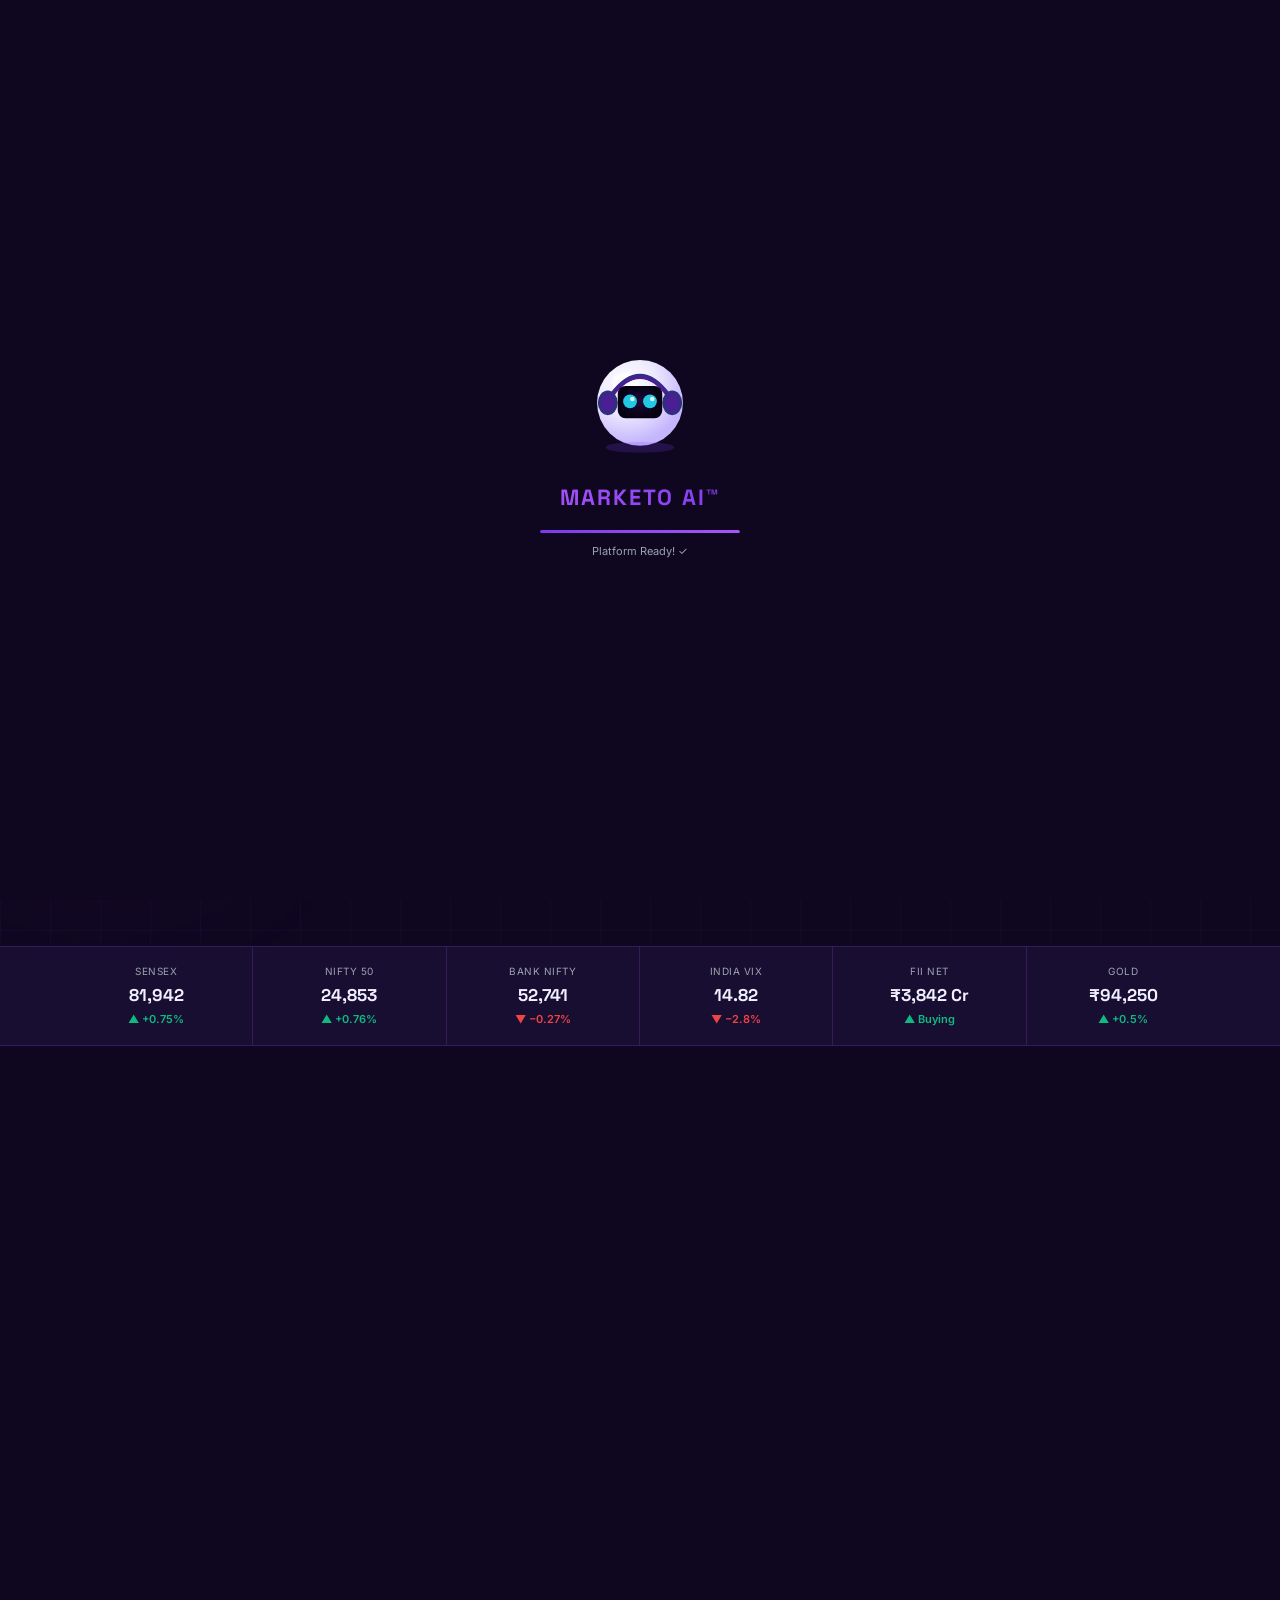
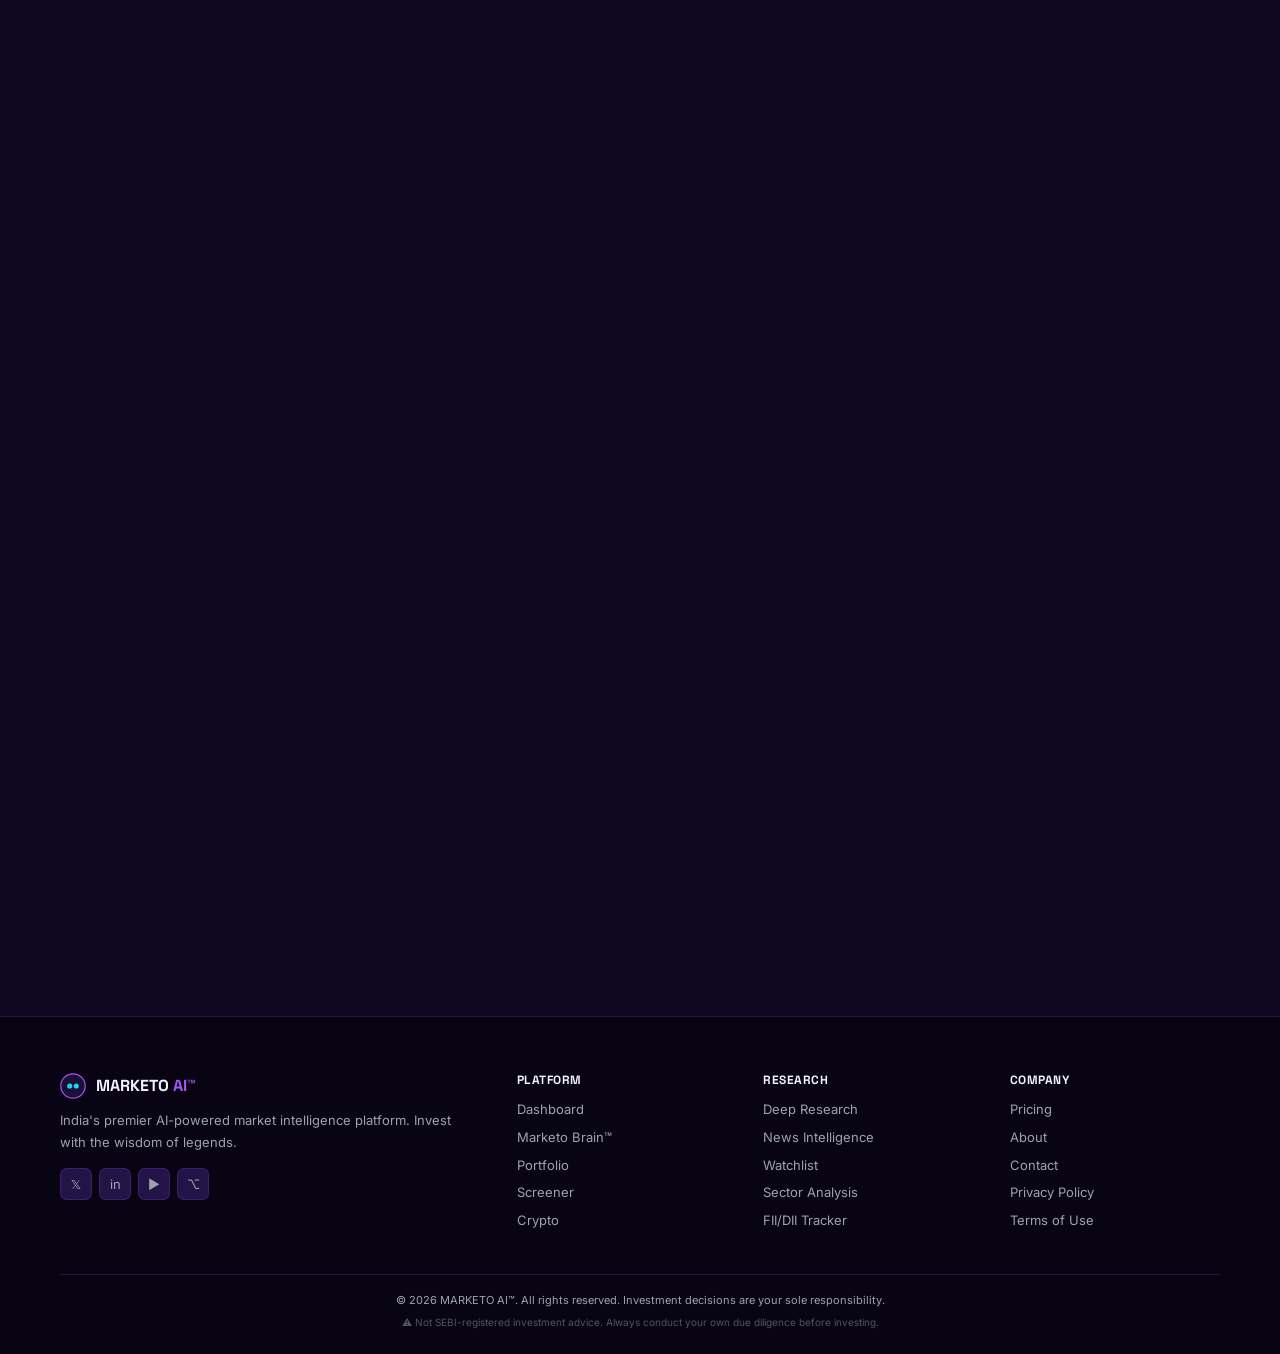
==== commit e3d846ba: "Add files via upload" ====
--- a/index.html
+++ b/index.html
@@ -2,355 +2,371 @@
 <html lang="en">
 <head>
 <meta charset="UTF-8">
-<meta name="viewport" content="width=device-width, initial-scale=1.0">
+<meta name="viewport" content="width=device-width,initial-scale=1.0">
 <title>MARKETO AI™ — India's Premier Market Intelligence Platform</title>
-<meta name="description" content="AI-powered stock market intelligence. Real-time analytics, guru-driven research, portfolio insights.">
-<link rel="icon" href="data:image/svg+xml,<svg xmlns='http://www.w3.org/2000/svg' viewBox='0 0 32 32'><circle cx='16' cy='16' r='16' fill='%230F0720'/><circle cx='16' cy='16' r='14' fill='%231A1035' stroke='%23A855F7' stroke-width='1'/><rect x='8' y='10' width='16' height='13' rx='4' fill='%232D1B6E'/><ellipse cx='12' cy='16' rx='2.5' ry='2' fill='%2300FFFF'/><ellipse cx='20' cy='16' rx='2.5' ry='2' fill='%2300FFFF'/></svg>">
+<meta name="description" content="AI-powered market intelligence. 10 legendary gurus, real-time NSE/BSE analytics, institutional-grade portfolio insights.">
+<link rel="preconnect" href="https://fonts.googleapis.com">
+<link rel="preconnect" href="https://fonts.gstatic.com" crossorigin>
+<link href="https://fonts.googleapis.com/css2?family=Inter:wght@400;500;600;700;800;900&family=Space+Grotesk:wght@500;600;700;800&display=swap" rel="stylesheet">
 <style>
-/* ── RESET + ROOT ────────────────────────── */
+/* ════════════════════════════════════════════
+   MARKETO AI™ — COMPLETE SELF-CONTAINED CSS
+   ════════════════════════════════════════════ */
 *,*::before,*::after{box-sizing:border-box;margin:0;padding:0}
 :root{
-  --bg:#0F0720;--bg2:#140B2A;--card:#1A1035;--card2:#231448;--card3:#2D1B6E;
-  --primary:#7C3AED;--accent:#A855F7;--accent2:#C084FC;
-  --success:#10B981;--danger:#EF4444;--warning:#F59E0B;--info:#3B82F6;
+  --bg:#0F0720;--bg2:#140B2A;--card:#1A1035;--card2:#231448;
+  --p:#7C3AED;--p2:#9333EA;--acc:#A855F7;--acc2:#C084FC;
+  --ok:#10B981;--bad:#EF4444;--warn:#F59E0B;--info:#3B82F6;
   --text:#F1F0FF;--text2:#C4B5FD;--muted:#9CA3AF;
-  --border:rgba(168,85,247,0.2);--border2:rgba(168,85,247,0.4);
-  --glow:rgba(168,85,247,0.12);--shadow:0 4px 24px rgba(124,58,237,0.2);
-  --shadow-lg:0 8px 40px rgba(124,58,237,0.3);
-  --font:'Inter',system-ui,sans-serif;--font-d:'Space Grotesk',system-ui,sans-serif;
+  --bdr:rgba(168,85,247,.2);--bdr2:rgba(168,85,247,.4);
+  --glow:rgba(168,85,247,.12);--sh:0 4px 24px rgba(124,58,237,.2);
+  --shL:0 8px 40px rgba(124,58,237,.3);
+  --f:'Inter',system-ui,sans-serif;--fd:'Space Grotesk','Inter',sans-serif;
 }
 html{scroll-behavior:smooth}
-body{font-family:var(--font);background:var(--bg);color:var(--text);line-height:1.6;overflow-x:hidden;-webkit-font-smoothing:antialiased}
+body{font-family:var(--f);background:var(--bg);color:var(--text);line-height:1.6;overflow-x:hidden;-webkit-font-smoothing:antialiased}
 a{text-decoration:none;color:inherit;transition:all .2s}
-::-webkit-scrollbar{width:5px}::-webkit-scrollbar-track{background:var(--bg2)}::-webkit-scrollbar-thumb{background:var(--primary);border-radius:3px}
-
-/* ── TYPOGRAPHY ─────────────────────────── */
-h1,h2,h3,h4{font-family:var(--font-d,'Space Grotesk',system-ui);font-weight:700;line-height:1.2}
-h1{font-size:clamp(2rem,5vw,3.6rem)}
-h2{font-size:clamp(1.6rem,3.5vw,2.4rem)}
-h3{font-size:clamp(1rem,2vw,1.3rem)}
-p{color:var(--muted);line-height:1.75}
-
-.gradient-text{
-  background:linear-gradient(135deg,#C084FC 0%,#A855F7 40%,#7C3AED 100%);
-  -webkit-background-clip:text;-webkit-text-fill-color:transparent;background-clip:text;
-}
-
-/* ── LAYOUT ─────────────────────────────── */
+::-webkit-scrollbar{width:5px}::-webkit-scrollbar-track{background:var(--bg2)}::-webkit-scrollbar-thumb{background:var(--p);border-radius:3px}
+
+/* ── UTILS ── */
+.gt{background:linear-gradient(135deg,#C084FC 0%,#A855F7 45%,#7C3AED 100%);-webkit-background-clip:text;-webkit-text-fill-color:transparent;background-clip:text}
 .container{max-width:1200px;margin:0 auto;padding:0 20px}
 section{padding:80px 0}
-
-/* ── BUTTONS ─────────────────────────────── */
-.btn{display:inline-flex;align-items:center;gap:8px;padding:11px 24px;border-radius:8px;font-family:var(--font);font-weight:600;font-size:14px;cursor:pointer;transition:all .2s;border:1px solid transparent;text-decoration:none;white-space:nowrap}
-.btn-primary{background:linear-gradient(135deg,#7C3AED,#9333EA);color:#fff;border-color:rgba(168,85,247,.5);box-shadow:0 4px 16px rgba(124,58,237,.35)}
-.btn-primary:hover{transform:translateY(-1px);box-shadow:0 6px 24px rgba(124,58,237,.5)}
-.btn-ghost{background:rgba(168,85,247,.08);color:var(--text2);border-color:var(--border)}
-.btn-ghost:hover{background:rgba(168,85,247,.16);color:#fff}
-.btn-outline{background:transparent;color:var(--accent2);border-color:var(--border2)}
-.btn-outline:hover{background:var(--glow);color:#fff}
+h1,h2,h3,h4{font-family:var(--fd);font-weight:700;line-height:1.2}
+h1{font-size:clamp(2rem,5vw,3.5rem)}
+h2{font-size:clamp(1.6rem,3.5vw,2.4rem)}
+h3{font-size:clamp(1rem,2vw,1.25rem)}
+p{color:var(--muted);line-height:1.75}
+
+/* ── BUTTONS ── */
+.btn{display:inline-flex;align-items:center;gap:8px;padding:11px 24px;border-radius:8px;font-family:var(--f);font-weight:600;font-size:14px;cursor:pointer;transition:all .2s;border:1px solid transparent;text-decoration:none;white-space:nowrap}
+.btn-p{background:linear-gradient(135deg,#7C3AED,#9333EA);color:#fff;border-color:rgba(168,85,247,.5);box-shadow:0 4px 16px rgba(124,58,237,.35)}
+.btn-p:hover{transform:translateY(-1px);box-shadow:0 6px 24px rgba(124,58,237,.5)}
+.btn-g{background:rgba(168,85,247,.08);color:var(--text2);border-color:var(--bdr)}
+.btn-g:hover{background:rgba(168,85,247,.16);color:#fff}
+.btn-o{background:transparent;color:var(--acc2);border-color:var(--bdr2)}
+.btn-o:hover{background:var(--glow);color:#fff}
+.btn-lg{padding:14px 30px;font-size:15px;border-radius:10px}
 .btn-sm{padding:7px 16px;font-size:13px;border-radius:6px}
-.btn-lg{padding:14px 30px;font-size:15px;border-radius:10px}
-
-/* ── PRELOADER ───────────────────────────── */
-#preloader{
-  position:fixed;inset:0;z-index:9999;
-  background:var(--bg);
-  display:flex;align-items:center;justify-content:center;
-  transition:opacity .5s,visibility .5s;
-}
-#preloader.gone{opacity:0;visibility:hidden}
-.pre-inner{text-align:center}
+
+/* ── PRELOADER ── */
+#pre{position:fixed;inset:0;z-index:9999;background:var(--bg);display:flex;align-items:center;justify-content:center;transition:opacity .6s,visibility .6s}
+#pre.gone{opacity:0;visibility:hidden;pointer-events:none}
+.pre-box{text-align:center}
 .pre-robot{margin-bottom:18px;animation:float 2s ease-in-out infinite}
-.pre-title{font-family:var(--font-d);font-size:22px;font-weight:800;letter-spacing:2px;
-  background:linear-gradient(135deg,#A855F7,#7C3AED);-webkit-background-clip:text;-webkit-text-fill-color:transparent;background-clip:text;margin-bottom:14px}
+.pre-title{font-family:var(--fd);font-size:22px;font-weight:800;letter-spacing:2px;background:linear-gradient(135deg,#A855F7,#7C3AED);-webkit-background-clip:text;-webkit-text-fill-color:transparent;background-clip:text;margin-bottom:14px}
 .pre-bar{width:200px;height:3px;background:rgba(168,85,247,.2);border-radius:2px;margin:0 auto 10px;overflow:hidden}
-.pre-fill{height:100%;background:linear-gradient(90deg,#7C3AED,#A855F7);border-radius:2px;animation:barFill 2s ease-in-out forwards}
+.pre-fill{height:100%;background:linear-gradient(90deg,#7C3AED,#A855F7);border-radius:2px;animation:barFill 2.2s ease-in-out forwards}
 .pre-status{font-size:11px;color:var(--muted);animation:pulse 1.5s infinite}
 
-/* ── NAVBAR ──────────────────────────────── */
-.navbar{
-  position:fixed;top:0;left:0;right:0;z-index:100;
-  height:62px;
-  background:rgba(15,7,32,.97);
-  backdrop-filter:blur(20px);-webkit-backdrop-filter:blur(20px);
-  border-bottom:1px solid var(--border);
-  transition:all .3s;
-}
-.navbar.scrolled{border-bottom-color:var(--border2);box-shadow:0 4px 24px rgba(0,0,0,.5)}
-.nav-wrap{max-width:1280px;margin:0 auto;padding:0 20px;height:100%;display:flex;align-items:center;gap:16px}
-.nav-logo{display:flex;align-items:center;gap:10px;font-family:var(--font-d);font-size:18px;font-weight:800;letter-spacing:-.3px;flex-shrink:0}
-.logo-ai{color:var(--accent)}
-.nav-links{display:flex;align-items:center;gap:2px;flex:1}
-.nav-link{padding:6px 12px;border-radius:6px;font-size:13px;font-weight:500;color:var(--muted);cursor:pointer;transition:all .15s;white-space:nowrap}
-.nav-link:hover,.nav-link.active{color:var(--text);background:rgba(168,85,247,.1)}
-.nav-link.active{color:var(--accent)}
-.nav-actions{display:flex;align-items:center;gap:8px;flex-shrink:0}
-.hamburger{display:none;flex-direction:column;gap:5px;background:transparent;border:none;cursor:pointer;padding:4px}
-.hamburger span{display:block;width:22px;height:2px;background:var(--text2);border-radius:1px;transition:all .3s}
-.mob-menu{display:none;position:fixed;top:62px;left:0;right:0;background:rgba(15,7,32,.99);border-bottom:1px solid var(--border);padding:16px;flex-direction:column;gap:4px;z-index:99}
-.mob-menu.open{display:flex}
-.mob-menu .nav-link{padding:10px 14px;font-size:15px}
-
-/* ── TICKER ──────────────────────────────── */
-.ticker-bar{height:30px;background:rgba(124,58,237,.1);border-bottom:1px solid var(--border);overflow:hidden;display:flex;align-items:center;position:sticky;top:62px;z-index:99}
-.ticker-inner{display:inline-flex;gap:40px;white-space:nowrap;animation:tickScroll 38s linear infinite}
+/* ── NAVBAR ── */
+.nav{position:fixed;top:0;left:0;right:0;z-index:100;height:62px;background:rgba(15,7,32,.97);backdrop-filter:blur(20px);-webkit-backdrop-filter:blur(20px);border-bottom:1px solid var(--bdr);transition:all .3s}
+.nav.sc{border-bottom-color:var(--bdr2);box-shadow:0 4px 24px rgba(0,0,0,.5)}
+.nw{max-width:1280px;margin:0 auto;padding:0 20px;height:100%;display:flex;align-items:center;gap:16px}
+.nlogo{display:flex;align-items:center;gap:10px;font-family:var(--fd);font-size:18px;font-weight:800;flex-shrink:0}
+.nlogo .ai{color:var(--acc)}
+.nlinks{display:flex;align-items:center;gap:2px;flex:1}
+.nlink{padding:6px 12px;border-radius:6px;font-size:13px;font-weight:500;color:var(--muted);cursor:pointer;transition:all .15s;white-space:nowrap}
+.nlink:hover,.nlink.act{color:var(--text);background:rgba(168,85,247,.1)}
+.nlink.act{color:var(--acc)}
+.nact{display:flex;align-items:center;gap:8px;flex-shrink:0}
+.ham{display:none;flex-direction:column;gap:5px;background:transparent;border:none;cursor:pointer;padding:4px}
+.ham span{display:block;width:22px;height:2px;background:var(--text2);border-radius:1px;transition:all .3s}
+.mobm{display:none;position:fixed;top:62px;left:0;right:0;background:rgba(15,7,32,.99);border-bottom:1px solid var(--bdr);padding:16px;flex-direction:column;gap:4px;z-index:99}
+.mobm.open{display:flex}
+.mobm .nlink{padding:10px 14px;font-size:15px}
+
+/* ── TICKER ── */
+.ticker{height:30px;background:rgba(124,58,237,.1);border-bottom:1px solid var(--bdr);overflow:hidden;display:flex;align-items:center;position:sticky;top:62px;z-index:99}
+.tinner{display:inline-flex;gap:40px;white-space:nowrap;animation:tick 38s linear infinite}
 .ti{display:inline-flex;align-items:center;gap:5px;font-size:11px;flex-shrink:0}
-.ti-n{font-weight:700;color:var(--text2)}
-.ti-v{color:var(--text)}
-.ti-u{color:var(--success)}.ti-d{color:var(--danger)}
-
-/* ── HERO ────────────────────────────────── */
-.hero{
-  position:relative;min-height:100vh;display:flex;align-items:center;
-  padding:140px 0 80px;overflow:hidden;
-}
-.hero-bg{position:absolute;inset:0;z-index:0}
-.hero-grid{
-  position:absolute;inset:0;
-  background-image:linear-gradient(rgba(168,85,247,.04) 1px,transparent 1px),linear-gradient(90deg,rgba(168,85,247,.04) 1px,transparent 1px);
-  background-size:50px 50px;
-}
-.hero-orb{position:absolute;border-radius:50%;filter:blur(80px);animation:orbF 8s ease-in-out infinite}
-.orb1{width:520px;height:520px;background:rgba(124,58,237,.1);top:-120px;right:-120px}
-.orb2{width:320px;height:320px;background:rgba(168,85,247,.07);bottom:80px;left:-60px;animation-delay:-3s}
-.orb3{width:200px;height:200px;background:rgba(192,132,252,.05);top:50%;left:38%;animation-delay:-5s}
+.tn{font-weight:700;color:var(--text2)}.tv{color:var(--text)}.tu{color:var(--ok)}.td{color:var(--bad)}
+
+/* ── HERO ── */
+.hero{position:relative;min-height:100vh;display:flex;align-items:center;padding:140px 0 80px;overflow:hidden}
+.hbg{position:absolute;inset:0;z-index:0}
+.hgrid{position:absolute;inset:0;background-image:linear-gradient(rgba(168,85,247,.04) 1px,transparent 1px),linear-gradient(90deg,rgba(168,85,247,.04) 1px,transparent 1px);background-size:50px 50px}
+.orb{position:absolute;border-radius:50%;filter:blur(80px);animation:orbF 8s ease-in-out infinite}
+.o1{width:520px;height:520px;background:rgba(124,58,237,.1);top:-120px;right:-120px}
+.o2{width:320px;height:320px;background:rgba(168,85,247,.07);bottom:80px;left:-60px;animation-delay:-3s}
+.o3{width:200px;height:200px;background:rgba(192,132,252,.05);top:50%;left:38%;animation-delay:-5s}
 .hero .container{position:relative;z-index:1}
-.hero-grid-layout{display:grid;grid-template-columns:1fr 1fr;gap:60px;align-items:center}
-
-/* HERO LEFT */
-.hero-badge{display:inline-flex;align-items:center;gap:8px;padding:6px 14px;background:rgba(168,85,247,.1);border:1px solid var(--border2);border-radius:20px;font-size:12px;color:var(--accent2);margin-bottom:20px;font-weight:500}
-.badge-dot{width:7px;height:7px;border-radius:50%;background:var(--success);box-shadow:0 0 8px var(--success);animation:pulse 2s infinite}
-.hero-title{margin-bottom:18px}
-.hero-sub{font-size:16px;max-width:500px;margin-bottom:28px;line-height:1.8}
-.hero-stats{display:flex;align-items:center;gap:18px;padding:14px 18px;background:rgba(168,85,247,.05);border:1px solid var(--border);border-radius:10px;width:fit-content;margin-bottom:30px}
+.hlay{display:grid;grid-template-columns:1fr 1fr;gap:60px;align-items:center}
+
+/* Hero left */
+.hbadge{display:inline-flex;align-items:center;gap:8px;padding:6px 14px;background:rgba(168,85,247,.1);border:1px solid var(--bdr2);border-radius:20px;font-size:12px;color:var(--acc2);margin-bottom:20px;font-weight:500}
+.bdot{width:7px;height:7px;border-radius:50%;background:var(--ok);box-shadow:0 0 8px var(--ok);animation:pulse 2s infinite}
+.htitle{margin-bottom:18px}
+.hsub{font-size:16px;max-width:500px;margin-bottom:28px;line-height:1.8}
+.hstats{display:flex;align-items:center;gap:18px;padding:14px 18px;background:rgba(168,85,247,.05);border:1px solid var(--bdr);border-radius:10px;width:fit-content;margin-bottom:30px}
 .hs{text-align:center}
-.hs-num{display:block;font-size:22px;font-weight:800;font-family:var(--font-d);color:var(--text)}
-.hs-label{font-size:10px;color:var(--muted);text-transform:uppercase;letter-spacing:.5px}
-.hs-div{width:1px;height:36px;background:var(--border)}
-.hero-cta{display:flex;gap:12px;flex-wrap:wrap}
-
-/* ── MARKETO ROBOT SVG ── exact match to photo */
-.hero-visual{position:relative;display:flex;justify-content:center;align-items:center;height:520px}
-.robot-scene{position:relative;display:flex;justify-content:center;align-items:center}
-.robot-rings{position:absolute;width:340px;height:340px;display:flex;align-items:center;justify-content:center}
-.robot-ring{position:absolute;border-radius:50%;border:1px solid;animation:ringP 3s linear infinite}
-.rr1{width:250px;height:250px;border-color:rgba(168,85,247,.35)}
-.rr2{width:300px;height:300px;border-color:rgba(168,85,247,.18);animation-delay:-1s}
-.rr3{width:350px;height:350px;border-color:rgba(168,85,247,.08);animation-delay:-2s}
-.robot-wrap{position:relative;z-index:2;animation:float 3.5s ease-in-out infinite;filter:drop-shadow(0 0 30px rgba(168,85,247,.45)) drop-shadow(0 0 60px rgba(168,85,247,.2))}
-.robot-ground{position:absolute;bottom:-20px;left:50%;transform:translateX(-50%);width:200px;height:30px;background:rgba(168,85,247,.15);border-radius:50%;filter:blur(12px)}
-
-/* FLOATING DATA CARDS */
-.fc{position:absolute;background:rgba(26,16,53,.95);backdrop-filter:blur(16px);border:1px solid var(--border);border-radius:10px;padding:9px 13px;display:flex;align-items:center;gap:9px;min-width:160px;box-shadow:var(--shadow);animation:fcFloat 4s ease-in-out infinite}
-.fc1{top:60px;left:-50px}
-.fc2{bottom:130px;left:-70px;animation-delay:-1.5s}
-.fc3{bottom:80px;right:-50px;animation-delay:-0.8s}
-.fc-icon{width:34px;height:34px;border-radius:8px;display:flex;align-items:center;justify-content:center;font-size:16px;flex-shrink:0}
-.fc-icon.g{background:rgba(16,185,129,.15)}.fc-icon.p{background:rgba(168,85,247,.15)}.fc-icon.a{background:rgba(245,158,11,.15)}
-.fc-label{font-size:10px;color:var(--muted);text-transform:uppercase;letter-spacing:.3px}
-.fc-val{font-size:13px;font-weight:700;color:var(--text)}
-.fc-val.g{color:var(--success)}.fc-val.r{color:var(--danger)}
-
-/* SPEECH BUBBLE */
-.speech-wrap{position:absolute;top:-28px;right:-60px;animation:speechB 3s ease-in-out infinite;z-index:4}
-.speech{background:var(--card2);border:1px solid var(--border2);border-radius:12px 12px 12px 0;padding:10px 14px;font-size:12px;font-weight:600;color:var(--accent2);white-space:nowrap;box-shadow:var(--shadow)}
-.speech-cycle{display:block}
-
-/* ── MARKET STRIP ────────────────────────── */
-.market-strip{background:rgba(26,16,53,.85);border-top:1px solid var(--border);border-bottom:1px solid var(--border);padding:0}
-.ms-grid{display:grid;grid-template-columns:repeat(6,1fr)}
-.ms-item{display:flex;flex-direction:column;align-items:center;padding:16px 8px;text-align:center;border-right:1px solid var(--border)}
-.ms-item:last-child{border-right:none}
-.ms-label{font-size:10px;color:var(--muted);text-transform:uppercase;letter-spacing:.5px;margin-bottom:3px}
-.ms-val{font-size:17px;font-weight:700;font-family:var(--font-d);color:var(--text);margin-bottom:2px}
-.ms-chg{font-size:11px;font-weight:600}
-
-/* ── SECTION HEADER ──────────────────────── */
-.sec-head{text-align:center;margin-bottom:52px}
-.sec-badge{display:inline-block;padding:5px 14px;background:rgba(168,85,247,.1);border:1px solid var(--border2);border-radius:20px;font-size:12px;font-weight:600;color:var(--accent);text-transform:uppercase;letter-spacing:.5px;margin-bottom:12px}
-.sec-title{margin-bottom:12px}
-.sec-sub{font-size:16px;max-width:560px;margin:0 auto}
-
-/* ── FEATURES ────────────────────────────── */
+.hsn{display:block;font-size:22px;font-weight:800;font-family:var(--fd);color:var(--text)}
+.hsl{font-size:10px;color:var(--muted);text-transform:uppercase;letter-spacing:.5px}
+.hsd{width:1px;height:36px;background:var(--bdr)}
+.hcta{display:flex;gap:12px;flex-wrap:wrap}
+
+/* Hero right visual */
+.hvisual{position:relative;display:flex;justify-content:center;align-items:center;height:520px}
+.rscene{position:relative;display:flex;justify-content:center;align-items:center}
+.rrings{position:absolute;width:340px;height:340px;display:flex;align-items:center;justify-content:center}
+.rring{position:absolute;border-radius:50%;border:1px solid;animation:ringP 3s linear infinite}
+.rr1{width:260px;height:260px;border-color:rgba(168,85,247,.3)}
+.rr2{width:310px;height:310px;border-color:rgba(168,85,247,.15);animation-delay:-1s}
+.rr3{width:360px;height:360px;border-color:rgba(168,85,247,.07);animation-delay:-2s}
+.rwrap{position:relative;z-index:2;animation:float 3.5s ease-in-out infinite;filter:drop-shadow(0 0 30px rgba(168,85,247,.4)) drop-shadow(0 0 60px rgba(168,85,247,.18))}
+.rground{position:absolute;bottom:-20px;left:50%;transform:translateX(-50%);width:200px;height:28px;background:rgba(168,85,247,.12);border-radius:50%;filter:blur(10px)}
+
+/* Speech bubble */
+.swrap{position:absolute;top:-22px;right:-65px;animation:speechB 3s ease-in-out infinite;z-index:4}
+.sbubble{background:var(--card2);border:1px solid var(--bdr2);border-radius:12px 12px 12px 0;padding:9px 13px;font-size:12px;font-weight:600;color:var(--acc2);white-space:nowrap;box-shadow:var(--sh);transition:opacity .3s}
+
+/* Floating cards */
+.fc{position:absolute;background:rgba(26,16,53,.94);backdrop-filter:blur(16px);border:1px solid var(--bdr);border-radius:10px;padding:9px 13px;display:flex;align-items:center;gap:9px;min-width:158px;box-shadow:var(--sh);animation:fcF 4s ease-in-out infinite}
+.fc1{top:60px;left:-50px}.fc2{bottom:130px;left:-70px;animation-delay:-1.5s}.fc3{bottom:80px;right:-50px;animation-delay:-.8s}
+.fcicon{width:34px;height:34px;border-radius:8px;display:flex;align-items:center;justify-content:center;font-size:16px;flex-shrink:0}
+.fcg{background:rgba(16,185,129,.15)}.fcp{background:rgba(168,85,247,.15)}.fca{background:rgba(245,158,11,.15)}
+.fcl{font-size:10px;color:var(--muted);text-transform:uppercase;letter-spacing:.3px}
+.fcv{font-size:13px;font-weight:700;color:var(--text)}
+.fcv.g{color:var(--ok)}.fcv.r{color:var(--bad)}
+
+/* ── MARKET STRIP ── */
+.mstrip{background:rgba(26,16,53,.85);border-top:1px solid var(--bdr);border-bottom:1px solid var(--bdr)}
+.msgrid{display:grid;grid-template-columns:repeat(6,1fr)}
+.msi{display:flex;flex-direction:column;align-items:center;padding:16px 8px;text-align:center;border-right:1px solid var(--bdr)}
+.msi:last-child{border-right:none}
+.msl{font-size:10px;color:var(--muted);text-transform:uppercase;letter-spacing:.5px;margin-bottom:3px}
+.msv{font-size:17px;font-weight:700;font-family:var(--fd);color:var(--text);margin-bottom:2px}
+.msc{font-size:11px;font-weight:600}
+
+/* ── SECTION HEADER ── */
+.sh{text-align:center;margin-bottom:52px}
+.sbadge{display:inline-block;padding:5px 14px;background:rgba(168,85,247,.1);border:1px solid var(--bdr2);border-radius:20px;font-size:12px;font-weight:600;color:var(--acc);text-transform:uppercase;letter-spacing:.5px;margin-bottom:12px}
+.stitle{margin-bottom:12px}
+.ssub{font-size:16px;max-width:560px;margin:0 auto}
+
+/* ── FEATURES ── */
 .features{background:var(--bg2)}
-.feat-grid{display:grid;grid-template-columns:2fr 1fr 1fr;grid-auto-rows:auto;gap:16px}
-.feat-card{background:var(--card);border:1px solid var(--border);border-radius:18px;padding:26px;position:relative;overflow:hidden;transition:all .3s}
-.feat-card::before{content:'';position:absolute;inset:0;background:linear-gradient(135deg,rgba(168,85,247,.05),transparent);opacity:0;transition:opacity .3s}
-.feat-card:hover{border-color:var(--border2);transform:translateY(-2px);box-shadow:var(--shadow)}
-.feat-card:hover::before{opacity:1}
-.feat-large{grid-column:1;grid-row:1/3;background:linear-gradient(135deg,rgba(124,58,237,.14),var(--card))}
-.feat-icon{width:46px;height:46px;border-radius:12px;background:rgba(168,85,247,.1);border:1px solid var(--border);display:flex;align-items:center;justify-content:center;margin-bottom:14px;font-size:22px}
-.feat-card h3{margin-bottom:9px;color:var(--text)}
-.feat-card p{font-size:14px;margin-bottom:14px;line-height:1.7}
-.feat-link{font-size:13px;font-weight:600;color:var(--accent);display:inline-flex;align-items:center;gap:4px;transition:gap .2s}
-.feat-link:hover{gap:8px;color:var(--accent2)}
-.feat-tag{position:absolute;top:14px;right:14px;background:linear-gradient(135deg,#7C3AED,#A855F7);color:#fff;font-size:9px;font-weight:700;padding:3px 8px;border-radius:20px;text-transform:uppercase;letter-spacing:.5px}
-
-/* ── BRAIN PREVIEW ───────────────────────── */
-.brain-sec{position:relative;overflow:hidden}
-.brain-sec::before{content:'';position:absolute;width:600px;height:600px;border-radius:50%;background:rgba(124,58,237,.05);filter:blur(100px);top:-200px;right:-200px;pointer-events:none}
-.brain-layout{display:grid;grid-template-columns:1fr 1fr;gap:60px;align-items:center}
-.guru-list{display:flex;flex-direction:column;gap:9px;margin-top:20px}
-.guru-row{display:flex;align-items:center;gap:11px;padding:10px 13px;background:rgba(168,85,247,.04);border:1px solid var(--border);border-radius:10px;transition:all .2s;cursor:pointer}
-.guru-row:hover{background:rgba(168,85,247,.1);border-color:var(--border2)}
-.guru-av{width:36px;height:36px;border-radius:50%;display:flex;align-items:center;justify-content:center;font-weight:800;font-size:11px;color:#fff;flex-shrink:0}
-.guru-name{font-size:13px;font-weight:600;color:var(--text)}
-.guru-style{font-size:10px;color:var(--muted)}
-
-/* CHAT DEMO */
-.chat-demo{background:var(--card);border:1px solid var(--border);border-radius:18px;overflow:hidden;box-shadow:var(--shadow-lg)}
-.chat-demo-hd{padding:12px 16px;background:var(--card2);border-bottom:1px solid var(--border);display:flex;align-items:center;gap:6px}
-.cdot{width:10px;height:10px;border-radius:50%}
-.cdot.r{background:#EF4444}.cdot.a{background:#F59E0B}.cdot.g{background:#10B981}
-.chat-demo-hd span{margin-left:8px;font-size:12px;color:var(--muted)}
-.chat-body{padding:18px;min-height:300px;display:flex;flex-direction:column;gap:11px;max-height:340px;overflow-y:auto}
-.chat-m{max-width:87%;padding:10px 13px;border-radius:12px;font-size:13px;line-height:1.6}
-.chat-m.bot{background:rgba(168,85,247,.1);border:1px solid var(--border);color:var(--text);align-self:flex-start;border-bottom-left-radius:3px}
-.chat-m.user{background:var(--primary);color:#fff;align-self:flex-end;border-bottom-right-radius:3px}
-.chat-m .mm{font-size:10px;color:var(--muted);margin-top:4px}
-.chat-demo-in{padding:11px;border-top:1px solid var(--border);display:flex;gap:8px}
-.chat-demo-in input{flex:1;background:rgba(255,255,255,.04);border:1px solid var(--border);border-radius:8px;padding:8px 11px;color:var(--text);font-size:13px;outline:none;font-family:var(--font)}
-.chat-demo-in input::placeholder{color:var(--muted)}
-
-/* ── GURUS SECTION ───────────────────────── */
-.gurus-sec{background:var(--bg2)}
-.gurus-grid{display:grid;grid-template-columns:repeat(5,1fr);gap:13px}
-.guru-card{background:var(--card);border:1px solid var(--border);border-radius:13px;padding:18px 14px;text-align:center;transition:all .3s;cursor:pointer}
-.guru-card:hover{border-color:var(--accent);transform:translateY(-4px);box-shadow:var(--shadow)}
-.gc-av{width:50px;height:50px;border-radius:50%;margin:0 auto 9px;display:flex;align-items:center;justify-content:center;font-weight:800;font-size:15px;color:#fff}
-.gc-name{font-size:12px;font-weight:700;color:var(--text);margin-bottom:3px;line-height:1.3}
-.gc-type{font-size:9px;color:var(--accent);font-weight:600;text-transform:uppercase;letter-spacing:.4px;margin-bottom:5px}
-.gc-quote{font-size:10px;color:var(--muted);line-height:1.5;font-style:italic}
-.gc-tag{display:inline-block;margin-top:7px;padding:2px 7px;border-radius:10px;font-size:9px;font-weight:700;text-transform:uppercase;letter-spacing:.3px}
-
-/* ── METRICS ─────────────────────────────── */
-.metrics-sec{padding:60px 0;background:linear-gradient(180deg,var(--bg2),var(--bg))}
-.metrics-grid{display:grid;grid-template-columns:repeat(4,1fr);gap:22px}
-.metric-card{text-align:center;padding:30px 18px;background:rgba(168,85,247,.04);border:1px solid var(--border);border-radius:18px}
-.metric-num{font-size:clamp(26px,4vw,38px);font-weight:900;font-family:var(--font-d);display:block;margin-bottom:6px}
-.metric-label{font-size:14px;color:var(--muted)}
-
-/* ── PRICING ─────────────────────────────── */
-.pricing-sec{background:var(--bg)}
-.pricing-grid{display:grid;grid-template-columns:repeat(3,1fr);gap:18px;max-width:880px;margin:0 auto}
-.price-card{background:var(--card);border:1px solid var(--border);border-radius:18px;padding:26px;position:relative;text-align:center;transition:all .3s}
-.price-card.pop{border-color:var(--accent);box-shadow:0 0 30px rgba(168,85,247,.18);transform:scale(1.04)}
-.pop-badge{position:absolute;top:-12px;left:50%;transform:translateX(-50%);background:linear-gradient(135deg,#7C3AED,#A855F7);color:#fff;font-size:10px;font-weight:700;padding:4px 13px;border-radius:20px;white-space:nowrap;text-transform:uppercase}
-.price-tier{font-size:12px;font-weight:700;color:var(--accent);text-transform:uppercase;letter-spacing:1px;margin-bottom:7px}
-.price-amount{font-size:36px;font-weight:900;font-family:var(--font-d);color:var(--text);margin-bottom:18px}
-.price-amount span{font-size:14px;color:var(--muted);font-weight:400}
-.price-feats{list-style:none;text-align:left;margin-bottom:22px;display:flex;flex-direction:column;gap:8px}
-.price-feats li{font-size:13px;color:var(--muted);display:flex;align-items:center;gap:7px}
-.price-feats li.on{color:var(--text)}
-.price-feats li.on::before{content:'✓';color:var(--success);font-weight:700}
-.price-feats li.off::before{content:'✗';color:var(--danger)}
-
-/* ── CTA ─────────────────────────────────── */
-.cta-sec{background:linear-gradient(135deg,rgba(124,58,237,.14),rgba(147,51,234,.07),rgba(168,85,247,.04));border-top:1px solid var(--border);border-bottom:1px solid var(--border)}
-.cta-inner{display:flex;align-items:center;gap:36px;padding:16px 0}
-.cta-robot{flex-shrink:0;animation:float 3.2s ease-in-out infinite}
-.cta-title{font-size:2rem;font-weight:800;margin-bottom:7px}
-.cta-sub{margin-bottom:22px}
-.cta-btns{display:flex;gap:12px;flex-wrap:wrap}
-
-/* ── FOOTER ──────────────────────────────── */
-.footer{background:#080414;border-top:1px solid var(--border);padding:56px 0 18px}
-.footer-grid{display:grid;grid-template-columns:2fr 1fr 1fr 1fr;gap:36px;margin-bottom:36px}
-.footer-desc{font-size:13px;margin:10px 0 14px}
-.footer-social{display:flex;gap:7px}
-.s-icon{width:32px;height:32px;border-radius:7px;background:var(--card2);border:1px solid var(--border);display:flex;align-items:center;justify-content:center;font-size:13px;color:var(--muted);cursor:pointer;transition:all .2s}
-.s-icon:hover{background:var(--glow);border-color:var(--border2);color:var(--text)}
-.footer-col h4{font-size:12px;font-weight:700;color:var(--text);margin-bottom:12px;text-transform:uppercase;letter-spacing:.5px}
-.footer-col a{display:block;font-size:13px;color:var(--muted);margin-bottom:7px;transition:color .2s}
-.footer-col a:hover{color:var(--accent2)}
-.footer-bottom{border-top:1px solid var(--border);padding-top:16px;text-align:center}
-.footer-bottom p{font-size:11px;color:var(--muted);margin-bottom:4px}
-
-/* ── FLOATING MARKETO ────────────────────── */
+.fgrid{display:grid;grid-template-columns:2fr 1fr 1fr;gap:16px}
+.fcard{background:var(--card);border:1px solid var(--bdr);border-radius:18px;padding:26px;position:relative;overflow:hidden;transition:all .3s}
+.fcard::before{content:'';position:absolute;inset:0;background:linear-gradient(135deg,rgba(168,85,247,.05),transparent);opacity:0;transition:opacity .3s}
+.fcard:hover{border-color:var(--bdr2);transform:translateY(-2px);box-shadow:var(--sh)}
+.fcard:hover::before{opacity:1}
+.flarge{grid-column:1;grid-row:1/3;background:linear-gradient(135deg,rgba(124,58,237,.14),var(--card))}
+.ficon{width:46px;height:46px;border-radius:12px;background:rgba(168,85,247,.1);border:1px solid var(--bdr);display:flex;align-items:center;justify-content:center;margin-bottom:14px;font-size:22px}
+.fcard h3{margin-bottom:9px;color:var(--text)}
+.fcard p{font-size:14px;margin-bottom:14px;line-height:1.7}
+.flink{font-size:13px;font-weight:600;color:var(--acc);display:inline-flex;align-items:center;gap:4px;transition:gap .2s}
+.flink:hover{gap:8px;color:var(--acc2)}
+.ftag{position:absolute;top:14px;right:14px;background:linear-gradient(135deg,#7C3AED,#A855F7);color:#fff;font-size:9px;font-weight:700;padding:3px 8px;border-radius:20px;text-transform:uppercase}
+
+/* ── BRAIN PREVIEW ── */
+.brainlay{display:grid;grid-template-columns:1fr 1fr;gap:60px;align-items:center}
+.glist{display:flex;flex-direction:column;gap:9px;margin-top:20px}
+.grow{display:flex;align-items:center;gap:11px;padding:10px 13px;background:rgba(168,85,247,.04);border:1px solid var(--bdr);border-radius:10px;transition:all .2s;cursor:pointer}
+.grow:hover{background:rgba(168,85,247,.1);border-color:var(--bdr2)}
+.gav{width:36px;height:36px;border-radius:50%;display:flex;align-items:center;justify-content:center;font-weight:800;font-size:11px;color:#fff;flex-shrink:0}
+.gname{font-size:13px;font-weight:600;color:var(--text)}
+.gstyle{font-size:10px;color:var(--muted)}
+.chatdemo{background:var(--card);border:1px solid var(--bdr);border-radius:18px;overflow:hidden;box-shadow:var(--shL)}
+.cdhd{padding:12px 16px;background:var(--card2);border-bottom:1px solid var(--bdr);display:flex;align-items:center;gap:6px}
+.cddot{width:10px;height:10px;border-radius:50%}
+.cdd-r{background:#EF4444}.cdd-a{background:#F59E0B}.cdd-g{background:#10B981}
+.cdhd span{margin-left:8px;font-size:12px;color:var(--muted)}
+.cdbody{padding:18px;min-height:300px;display:flex;flex-direction:column;gap:11px;max-height:340px;overflow-y:auto;scrollbar-width:none}
+.cdm{max-width:87%;padding:10px 13px;border-radius:12px;font-size:13px;line-height:1.6}
+.cdm.bot{background:rgba(168,85,247,.1);border:1px solid var(--bdr);color:var(--text);align-self:flex-start;border-bottom-left-radius:3px}
+.cdm.user{background:var(--p);color:#fff;align-self:flex-end;border-bottom-right-radius:3px}
+.cdm .mm{font-size:10px;color:var(--muted);margin-top:4px}
+.cdfooter{padding:11px;border-top:1px solid var(--bdr);display:flex;gap:8px}
+.cdfooter input{flex:1;background:rgba(255,255,255,.04);border:1px solid var(--bdr);border-radius:8px;padding:8px 11px;color:var(--text);font-size:13px;outline:none;font-family:var(--f)}
+.cdfooter input::placeholder{color:var(--muted)}
+
+/* ── GURUS GRID ── */
+.gurus{background:var(--bg2)}
+.ggrid{display:grid;grid-template-columns:repeat(5,1fr);gap:13px}
+.gcard{background:var(--card);border:1px solid var(--bdr);border-radius:13px;padding:18px 14px;text-align:center;transition:all .3s;cursor:pointer}
+.gcard:hover{border-color:var(--acc);transform:translateY(-4px);box-shadow:var(--sh)}
+.gcav{width:50px;height:50px;border-radius:50%;margin:0 auto 9px;display:flex;align-items:center;justify-content:center;font-weight:800;font-size:15px;color:#fff}
+.gcn{font-size:12px;font-weight:700;color:var(--text);margin-bottom:3px;line-height:1.3}
+.gct{font-size:9px;color:var(--acc);font-weight:600;text-transform:uppercase;letter-spacing:.4px;margin-bottom:5px}
+.gcq{font-size:10px;color:var(--muted);line-height:1.5;font-style:italic}
+.gctag{display:inline-block;margin-top:7px;padding:2px 7px;border-radius:10px;font-size:9px;font-weight:700;text-transform:uppercase}
+
+/* ── METRICS ── */
+.metrics{padding:60px 0;background:linear-gradient(180deg,var(--bg2),var(--bg))}
+.mgrid{display:grid;grid-template-columns:repeat(4,1fr);gap:22px}
+.mcard{text-align:center;padding:30px 18px;background:rgba(168,85,247,.04);border:1px solid var(--bdr);border-radius:18px}
+.mnum{font-size:clamp(26px,4vw,38px);font-weight:900;font-family:var(--fd);display:block;margin-bottom:6px}
+.mlbl{font-size:14px;color:var(--muted)}
+
+/* ── PRICING ── */
+.pgrid{display:grid;grid-template-columns:repeat(3,1fr);gap:18px;max-width:880px;margin:0 auto}
+.pcard{background:var(--card);border:1px solid var(--bdr);border-radius:18px;padding:26px;position:relative;text-align:center;transition:all .3s}
+.pcard.pop{border-color:var(--acc);box-shadow:0 0 30px rgba(168,85,247,.18);transform:scale(1.04)}
+.pbadge{position:absolute;top:-12px;left:50%;transform:translateX(-50%);background:linear-gradient(135deg,#7C3AED,#A855F7);color:#fff;font-size:10px;font-weight:700;padding:4px 13px;border-radius:20px;white-space:nowrap;text-transform:uppercase}
+.ptier{font-size:12px;font-weight:700;color:var(--acc);text-transform:uppercase;letter-spacing:1px;margin-bottom:7px}
+.pprice{font-size:36px;font-weight:900;font-family:var(--fd);color:var(--text);margin-bottom:18px}
+.pprice span{font-size:14px;color:var(--muted);font-weight:400}
+.pfeats{list-style:none;text-align:left;margin-bottom:22px;display:flex;flex-direction:column;gap:8px}
+.pfeats li{font-size:13px;color:var(--muted);display:flex;align-items:center;gap:7px}
+.pfeats li.on{color:var(--text)}
+.pfeats li.on::before{content:'✓';color:var(--ok);font-weight:700}
+.pfeats li.off::before{content:'✗';color:var(--bad)}
+
+/* ── CTA ── */
+.ctasec{background:linear-gradient(135deg,rgba(124,58,237,.14),rgba(147,51,234,.07));border-top:1px solid var(--bdr);border-bottom:1px solid var(--bdr)}
+.ctain{display:flex;align-items:center;gap:36px;padding:16px 0}
+.ctarobot{flex-shrink:0;animation:float 3.2s ease-in-out infinite}
+.ctatitle{font-size:2rem;font-weight:800;margin-bottom:7px}
+.ctasub{margin-bottom:22px}
+.ctabtns{display:flex;gap:12px;flex-wrap:wrap}
+
+/* ── FOOTER ── */
+.footer{background:#080414;border-top:1px solid var(--bdr);padding:56px 0 18px}
+.fgrid{display:grid;grid-template-columns:2fr 1fr 1fr 1fr;gap:36px;margin-bottom:36px}
+.fdesc{font-size:13px;margin:10px 0 14px}
+.fsoc{display:flex;gap:7px}
+.sic{width:32px;height:32px;border-radius:7px;background:var(--card2);border:1px solid var(--bdr);display:flex;align-items:center;justify-content:center;font-size:13px;color:var(--muted);cursor:pointer;transition:all .2s}
+.sic:hover{background:var(--glow);border-color:var(--bdr2);color:var(--text)}
+.fcol h4{font-size:12px;font-weight:700;color:var(--text);margin-bottom:12px;text-transform:uppercase;letter-spacing:.5px}
+.fcol a{display:block;font-size:13px;color:var(--muted);margin-bottom:7px;transition:color .2s}
+.fcol a:hover{color:var(--acc2)}
+.fbot{border-top:1px solid var(--bdr);padding-top:16px;text-align:center}
+.fbot p{font-size:11px;color:var(--muted);margin-bottom:4px}
+
+/* ── FLOATING MARKETO ── */
 .floater{position:fixed;bottom:22px;right:22px;z-index:500;display:flex;flex-direction:column;align-items:flex-end;gap:8px}
-.floater-speech{background:var(--card);border:1px solid var(--border2);border-radius:10px;padding:8px 12px;font-size:12px;color:var(--accent2);max-width:200px;text-align:right;box-shadow:var(--shadow);display:none}
-.floater-btn{background:transparent;border:none;cursor:pointer;padding:0;animation:float 3.2s ease-in-out infinite;filter:drop-shadow(0 0 14px rgba(168,85,247,.55));transition:transform .2s}
-.floater-btn:hover{transform:scale(1.1)}
-
-/* ── ANIMATIONS ──────────────────────────── */
-@keyframes float{0%,100%{transform:translateY(0)}50%{transform:translateY(-10px)}}
-@keyframes pulse{0%,100%{opacity:1}50%{opacity:.4}}
-@keyframes barFill{from{width:0}to{width:100%}}
-@keyframes ringP{0%{transform:scale(1);opacity:.9}100%{transform:scale(1.2);opacity:0}}
-@keyframes orbF{0%,100%{transform:translate(0,0)}33%{transform:translate(18px,-28px)}66%{transform:translate(-14px,18px)}}
-@keyframes tickScroll{from{transform:translateX(0)}to{transform:translateX(-50%)}}
-@keyframes fcFloat{0%,100%{transform:translateY(0)}50%{transform:translateY(-9px)}}
-@keyframes speechB{0%,100%{transform:translateY(0)}50%{transform:translateY(-7px)}}
-@keyframes eyeBlink{0%,90%,100%{transform:scaleY(1)}95%{transform:scaleY(.1)}}
-@keyframes eyeGlow{0%,100%{opacity:1;filter:brightness(1)}50%{opacity:.7;filter:brightness(1.6)}}
-@keyframes fadeInUp{from{opacity:0;transform:translateY(22px)}to{opacity:1;transform:translateY(0)}}
+.fspeech{background:var(--card);border:1.5px solid var(--bdr2);border-radius:10px;padding:8px 12px;font-size:12px;color:var(--acc2);max-width:200px;text-align:right;box-shadow:var(--sh);display:none;transition:opacity .25s}
+.fbtn{background:transparent;border:none;cursor:pointer;padding:0;animation:float 3.2s ease-in-out infinite;filter:drop-shadow(0 0 14px rgba(168,85,247,.55));transition:transform .2s}
+.fbtn:hover{transform:scale(1.1)}
+
+/* ── ROBOT ANIMATIONS ── */
+.mk-idle    { animation: float 3.5s ease-in-out infinite; }
+.mk-happy   { animation: happyBounce 0.55s ease-in-out 3; }
+.mk-think   { animation: thinkTilt 0.85s ease-in-out infinite; }
+.mk-wave    { animation: waveRock 2s ease-in-out infinite; }
+.mk-sleep   { animation: sleepDrift 5s ease-in-out infinite; }
+.mk-alert   { animation: alertShake 0.35s ease-in-out infinite; }
+
+@keyframes float     { 0%,100%{transform:translateY(0)}   50%{transform:translateY(-14px)} }
+@keyframes happyBounce{0%,100%{transform:translateY(0) scale(1)} 40%{transform:translateY(-26px) scale(1.06)} 70%{transform:translateY(-10px) scale(0.97)} }
+@keyframes thinkTilt { 0%,100%{transform:rotate(-6deg)} 50%{transform:rotate(6deg) translateY(-6px)} }
+@keyframes waveRock  { 0%,100%{transform:rotate(-3deg) translateY(0)} 50%{transform:rotate(3deg) translateY(-10px)} }
+@keyframes sleepDrift{ 0%,100%{transform:translateY(0) rotate(-2deg)} 50%{transform:translateY(-6px) rotate(2deg)} }
+@keyframes alertShake{ 0%,100%{transform:translateX(0)} 25%{transform:translateX(-5px)} 75%{transform:translateX(5px)} }
+
+@keyframes ringP  { 0%{transform:scale(1);opacity:.9} 100%{transform:scale(1.2);opacity:0} }
+@keyframes orbF   { 0%,100%{transform:translate(0,0)} 33%{transform:translate(18px,-28px)} 66%{transform:translate(-14px,18px)} }
+@keyframes tick   { from{transform:translateX(0)} to{transform:translateX(-50%)} }
+@keyframes fcF    { 0%,100%{transform:translateY(0)} 50%{transform:translateY(-9px)} }
+@keyframes speechB{ 0%,100%{transform:translateY(0)} 50%{transform:translateY(-7px)} }
+@keyframes barFill{ from{width:0} to{width:100%} }
+@keyframes pulse  { 0%,100%{opacity:1} 50%{opacity:.4} }
+@keyframes eyeBlink{0%,85%,100%{transform:scaleY(1)} 91%{transform:scaleY(.07)} }
+@keyframes glowPulse{0%,100%{opacity:.7} 50%{opacity:1} }
+@keyframes zFloat { 0%{opacity:0;transform:translate(0,0) scale(.5)} 40%{opacity:1} 100%{opacity:0;transform:translate(18px,-32px) scale(1.1)} }
+@keyframes sparkle{ 0%{opacity:0;transform:translate(0,0) scale(0)} 50%{opacity:1} 100%{opacity:0;transform:translate(var(--tx),var(--ty)) scale(1.4)} }
+@keyframes orbit  { from{transform:rotate(0deg) translateX(60px) rotate(0deg)} to{transform:rotate(360deg) translateX(60px) rotate(-360deg)} }
+@keyframes fadeInU{ from{opacity:0;transform:translateY(22px)} to{opacity:1;transform:translateY(0)} }
+
+.eye-l{animation:eyeBlink 4s ease-in-out infinite;transform-origin:50% 50%}
+.eye-r{animation:eyeBlink 4s ease-in-out infinite .2s;transform-origin:50% 50%}
+.eg{animation:glowPulse 2.4s ease-in-out infinite}
+.z1{animation:zFloat 2.2s ease-in-out infinite}
+.z2{animation:zFloat 2.2s ease-in-out infinite .75s}
+.z3{animation:zFloat 2.2s ease-in-out infinite 1.5s}
+.sp1{animation:sparkle .65s ease-out forwards}
+.sp2{animation:sparkle .65s ease-out .08s forwards}
+.sp3{animation:sparkle .65s ease-out .16s forwards}
+.sp4{animation:sparkle .65s ease-out .05s forwards}
+.sp5{animation:sparkle .65s ease-out .12s forwards}
+.od1{animation:orbit 2.2s linear infinite}
+.od2{animation:orbit 2.2s linear infinite .73s}
+.od3{animation:orbit 2.2s linear infinite 1.46s}
 
 .fade-in{opacity:0;transform:translateY(28px);transition:all .65s ease-out}
-.fade-in.visible{opacity:1;transform:translateY(0)}
-
-/* ── RESPONSIVE ──────────────────────────── */
+.fade-in.vis{opacity:1;transform:translateY(0)}
+
+/* ── RESPONSIVE ── */
 @media(max-width:1024px){
-  .hero-grid-layout{grid-template-columns:1fr;text-align:center}
-  .hero-visual{display:none}
-  .hero-stats{margin:0 auto 28px}
-  .brain-layout{grid-template-columns:1fr}
-  .feat-grid{grid-template-columns:1fr 1fr}
-  .feat-large{grid-column:1/3;grid-row:auto}
-  .gurus-grid{grid-template-columns:repeat(3,1fr)}
-  .ms-grid{grid-template-columns:repeat(3,1fr)}
-  .footer-grid{grid-template-columns:1fr 1fr}
-  .metrics-grid{grid-template-columns:repeat(2,1fr)}
-  .pricing-grid{grid-template-columns:1fr;max-width:380px}
-  .price-card.pop{transform:none}
+  .hlay{grid-template-columns:1fr;text-align:center}
+  .hvisual{display:none}
+  .hstats{margin:0 auto 28px}
+  .brainlay{grid-template-columns:1fr}
+  .fgrid{grid-template-columns:1fr 1fr}
+  .flarge{grid-column:1/3;grid-row:auto}
+  .ggrid{grid-template-columns:repeat(3,1fr)}
+  .msgrid{grid-template-columns:repeat(3,1fr)}
+  .fgrid2{grid-template-columns:1fr 1fr}
+  .mgrid{grid-template-columns:repeat(2,1fr)}
+  .pgrid{grid-template-columns:1fr;max-width:380px}
+  .pcard.pop{transform:none}
 }
 @media(max-width:768px){
   section{padding:56px 0}
-  .nav-links{display:none}
-  .hamburger{display:flex}
-  .feat-grid{grid-template-columns:1fr}
-  .feat-large{grid-column:auto}
-  .gurus-grid{grid-template-columns:repeat(2,1fr)}
-  .ms-grid{grid-template-columns:repeat(2,1fr)}
-  .footer-grid{grid-template-columns:1fr;gap:20px}
-  .cta-inner{flex-direction:column;text-align:center}
-  .hero-cta{justify-content:center}
-  .ticker-bar{display:none}
-  .nav-actions .btn-outline{display:none}
+  .nlinks{display:none}
+  .ham{display:flex}
+  .fgrid{grid-template-columns:1fr}
+  .flarge{grid-column:auto}
+  .ggrid{grid-template-columns:repeat(2,1fr)}
+  .msgrid{grid-template-columns:repeat(2,1fr)}
+  .fgrid2{grid-template-columns:1fr}
+  .ctain{flex-direction:column;text-align:center}
+  .hcta{justify-content:center}
+  .ticker{display:none}
+  .nact .btn-o{display:none}
 }
 @media(max-width:480px){
   h1{font-size:1.8rem}
-  .gurus-grid{grid-template-columns:1fr 1fr}
-  .metrics-grid{grid-template-columns:1fr 1fr}
-  .hero-stats{flex-wrap:wrap;justify-content:center}
+  .ggrid{grid-template-columns:1fr 1fr}
+  .mgrid{grid-template-columns:1fr 1fr}
+  .hstats{flex-wrap:wrap;justify-content:center}
   .fc{display:none}
 }
 </style>
 </head>
 <body>
 
-<!-- ══ PRELOADER ══ -->
-<div id="preloader">
-  <div class="pre-inner">
+<!-- ══════════════════════════════════════════
+     PRELOADER
+══════════════════════════════════════════ -->
+<div id="pre">
+  <div class="pre-box">
     <div class="pre-robot">
-      <!-- Mini robot for preloader -->
-      <svg viewBox="0 0 100 100" width="72" height="72">
+      <!-- Mini ball robot for preloader -->
+      <svg viewBox="0 0 130 150" width="100" height="115" xmlns="http://www.w3.org/2000/svg">
         <defs>
-          <radialGradient id="pg" cx="38%" cy="32%"><stop offset="0%" stop-color="#fff"/><stop offset="100%" stop-color="#C4B5FD"/></radialGradient>
-          <filter id="pglow"><feGaussianBlur stdDeviation="2" result="b"/><feMerge><feMergeNode in="b"/><feMergeNode in="SourceGraphic"/></feMerge></filter>
+          <radialGradient id="pg" cx="34%" cy="28%" r="70%">
+            <stop offset="0%" stop-color="#FFFFFF"/>
+            <stop offset="50%" stop-color="#EDE9FE"/>
+            <stop offset="100%" stop-color="#C4B5FD"/>
+          </radialGradient>
+          <radialGradient id="sg" cx="50%" cy="46%" r="52%">
+            <stop offset="0%" stop-color="#1A0938"/>
+            <stop offset="100%" stop-color="#060110"/>
+          </radialGradient>
         </defs>
-        <ellipse cx="50" cy="58" rx="40" ry="38" fill="url(#pg)"/>
-        <rect x="26" y="36" width="48" height="38" rx="10" fill="#1A1035"/>
-        <rect x="30" y="40" width="17" height="13" rx="5" fill="#0A0518"/>
-        <rect x="53" y="40" width="17" height="13" rx="5" fill="#0A0518"/>
-        <!-- Smile eyes -->
-        <path d="M31.5 44 Q38.5 50 45.5 44" stroke="#00FFFF" stroke-width="2.5" fill="none" stroke-linecap="round" filter="url(#pglow)" style="animation:eyeGlow 2s ease-in-out infinite"/>
-        <path d="M54.5 44 Q61.5 50 68.5 44" stroke="#00FFFF" stroke-width="2.5" fill="none" stroke-linecap="round" filter="url(#pglow)" style="animation:eyeGlow 2s ease-in-out infinite;animation-delay:.4s"/>
-        <rect x="34" y="60" width="32" height="8" rx="4" fill="#A855F7" opacity=".75"/>
-        <line x1="36" y1="34" x2="28" y2="16" stroke="#C4B5FD" stroke-width="3" stroke-linecap="round"/>
-        <circle cx="27" cy="14" r="5" fill="url(#pg)" stroke="#A855F7" stroke-width="1"/>
-        <line x1="64" y1="34" x2="72" y2="16" stroke="#C4B5FD" stroke-width="3" stroke-linecap="round"/>
-        <circle cx="73" cy="14" r="5" fill="url(#pg)" stroke="#A855F7" stroke-width="1"/>
-        <ellipse cx="50" cy="96" rx="35" ry="5" fill="rgba(168,85,247,.15)"/>
+        <!-- Ball -->
+        <circle cx="65" cy="82" r="56" fill="url(#pg)"/>
+        <!-- Highlight -->
+        <ellipse cx="46" cy="56" rx="18" ry="14" fill="rgba(255,255,255,.6)"/>
+        <!-- Headphone band -->
+        <path d="M28 72 Q65 22 102 72" fill="none" stroke="#312E81" stroke-width="6" stroke-linecap="round"/>
+        <path d="M28 72 Q65 26 102 72" fill="none" stroke="#4C1D95" stroke-width="4" stroke-linecap="round"/>
+        <!-- Ear cups -->
+        <ellipse cx="23" cy="82" rx="13" ry="16" fill="#312E81"/>
+        <ellipse cx="23" cy="82" rx="8" ry="11" fill="#4C1D95"/>
+        <ellipse cx="107" cy="82" rx="13" ry="16" fill="#312E81"/>
+        <ellipse cx="107" cy="82" rx="8" ry="11" fill="#4C1D95"/>
+        <!-- Screen -->
+        <rect x="36" y="60" width="58" height="42" rx="10" fill="url(#sg)"/>
+        <!-- Eyes — emoji full circle style -->
+        <circle cx="52" cy="80" r="9" fill="#22D3EE" opacity=".95"/>
+        <circle cx="55" cy="77" r="3" fill="rgba(255,255,255,.8)"/>
+        <circle cx="78" cy="80" r="9" fill="#22D3EE" opacity=".95"/>
+        <circle cx="81" cy="77" r="3" fill="rgba(255,255,255,.8)"/>
+        <!-- Ground -->
+        <ellipse cx="65" cy="140" rx="45" ry="7" fill="rgba(124,58,237,.2)"/>
       </svg>
     </div>
     <div class="pre-title">MARKETO AI™</div>
@@ -359,368 +375,422 @@
   </div>
 </div>
 
-<!-- ══ NAVBAR ══ -->
-<nav class="navbar" id="navbar">
-  <div class="nav-wrap">
-    <a href="index.html" class="nav-logo">
-      <!-- Inline robot logo -->
-      <svg viewBox="0 0 32 32" width="30" height="30">
+<!-- ══════════════════════════════════════════
+     NAVBAR
+══════════════════════════════════════════ -->
+<nav class="nav" id="nav">
+  <div class="nw">
+    <a href="index.html" class="nlogo">
+      <svg viewBox="0 0 32 32" width="30" height="30" xmlns="http://www.w3.org/2000/svg">
         <circle cx="16" cy="16" r="15" fill="#1A1035" stroke="#A855F7" stroke-width="1.5"/>
         <rect x="8" y="10" width="16" height="13" rx="4" fill="#2D1B6E"/>
-        <path d="M9.5 14 Q12.5 17.5 15.5 14" stroke="#00FFFF" stroke-width="1.8" fill="none" stroke-linecap="round"/>
-        <path d="M16.5 14 Q19.5 17.5 22.5 14" stroke="#00FFFF" stroke-width="1.8" fill="none" stroke-linecap="round"/>
+        <circle cx="12" cy="16" r="3.2" fill="#22D3EE"/>
+        <circle cx="13.2" cy="14.8" r="1.1" fill="rgba(255,255,255,.75)"/>
+        <circle cx="20" cy="16" r="3.2" fill="#22D3EE"/>
+        <circle cx="21.2" cy="14.8" r="1.1" fill="rgba(255,255,255,.75)"/>
         <rect x="11" y="19" width="10" height="2.5" rx="1.2" fill="#A855F7" opacity=".8"/>
       </svg>
-      <span>MARKETO <span class="logo-ai">AI™</span></span>
+      <span>MARKETO <span class="ai">AI™</span></span>
     </a>
 
-    <div class="nav-links" id="navLinks">
-      <a href="index.html" class="nav-link active">Home</a>
-      <a href="dashboard.html" class="nav-link">Dashboard</a>
-      <a href="brain.html" class="nav-link">Marketo Brain</a>
-      <a href="portfolio.html" class="nav-link">Portfolio</a>
-      <a href="screener.html" class="nav-link">Screener</a>
-      <a href="crypto.html" class="nav-link">Crypto</a>
-    </div>
-
-    <div class="nav-actions">
-      <a href="dashboard.html" class="btn btn-outline btn-sm">Log In</a>
-      <a href="dashboard.html" class="btn btn-primary btn-sm">Get Started</a>
-      <button class="hamburger" id="ham" onclick="toggleMob()" aria-label="Menu">
+    <div class="nlinks" id="nlinks">
+      <a href="index.html"      class="nlink act">Home</a>
+      <a href="dashboard.html"  class="nlink">Dashboard</a>
+      <a href="brain.html"      class="nlink">Marketo Brain</a>
+      <a href="portfolio.html"  class="nlink">Portfolio</a>
+      <a href="screener.html"   class="nlink">Screener</a>
+      <a href="crypto.html"     class="nlink">Crypto</a>
+    </div>
+
+    <div class="nact">
+      <a href="dashboard.html" class="btn btn-o btn-sm">Log In</a>
+      <a href="dashboard.html" class="btn btn-p btn-sm">Get Started</a>
+      <button class="ham" id="ham" onclick="toggleMob()" aria-label="Menu">
         <span></span><span></span><span></span>
       </button>
     </div>
   </div>
 </nav>
 
-<!-- MOBILE MENU -->
-<div class="mob-menu" id="mobMenu">
-  <a href="index.html" class="nav-link active">Home</a>
-  <a href="dashboard.html" class="nav-link">Dashboard</a>
-  <a href="brain.html" class="nav-link">Marketo Brain</a>
-  <a href="portfolio.html" class="nav-link">Portfolio</a>
-  <a href="screener.html" class="nav-link">Screener</a>
-  <a href="crypto.html" class="nav-link">Crypto</a>
+<!-- Mobile menu -->
+<div class="mobm" id="mobm">
+  <a href="index.html"      class="nlink act">Home</a>
+  <a href="dashboard.html"  class="nlink">Dashboard</a>
+  <a href="brain.html"      class="nlink">Marketo Brain</a>
+  <a href="portfolio.html"  class="nlink">Portfolio</a>
+  <a href="screener.html"   class="nlink">Screener</a>
+  <a href="crypto.html"     class="nlink">Crypto</a>
   <div style="display:flex;gap:10px;padding:10px 14px">
-    <a href="dashboard.html" class="btn btn-outline btn-sm" style="flex:1;justify-content:center">Log In</a>
-    <a href="dashboard.html" class="btn btn-primary btn-sm" style="flex:1;justify-content:center">Get Started</a>
+    <a href="dashboard.html" class="btn btn-o btn-sm" style="flex:1;justify-content:center">Log In</a>
+    <a href="dashboard.html" class="btn btn-p btn-sm" style="flex:1;justify-content:center">Get Started</a>
   </div>
 </div>
 
-<!-- ══ TICKER ══ -->
-<div class="ticker-bar">
-  <div class="ticker-inner" id="ticker"></div>
+<!-- ══════════════════════════════════════════
+     TICKER
+══════════════════════════════════════════ -->
+<div class="ticker">
+  <div class="tinner" id="ticker"></div>
 </div>
 
-<!-- ══ HERO ══ -->
+<!-- ══════════════════════════════════════════
+     HERO
+══════════════════════════════════════════ -->
 <section class="hero">
-  <div class="hero-bg">
-    <div class="hero-grid"></div>
-    <div class="hero-orb orb1"></div>
-    <div class="hero-orb orb2"></div>
-    <div class="hero-orb orb3"></div>
+  <div class="hbg">
+    <div class="hgrid"></div>
+    <div class="orb o1"></div>
+    <div class="orb o2"></div>
+    <div class="orb o3"></div>
   </div>
-
   <div class="container">
-    <div class="hero-grid-layout">
+    <div class="hlay">
 
       <!-- LEFT -->
-      <div class="hero-left">
-        <div class="hero-badge">
-          <span class="badge-dot"></span>
+      <div>
+        <div class="hbadge">
+          <span class="bdot"></span>
           Live Market Intelligence · NSE/BSE · Real-Time
         </div>
-        <h1 class="hero-title">
-          India's Most Advanced
-          <span class="gradient-text">AI Market</span>
+        <h1 class="htitle">
+          India's Most Advanced<br>
+          <span class="gt">AI Market</span><br>
           Intelligence Platform
         </h1>
-        <p class="hero-sub">Powered by the wisdom of India's greatest market gurus. Real-time analytics, AI-driven research, and institutional-grade portfolio insights — all in one platform.</p>
-
-        <div class="hero-stats">
-          <div class="hs"><span class="hs-num">70+</span><span class="hs-label">Stocks</span></div>
-          <div class="hs-div"></div>
-          <div class="hs"><span class="hs-num">10</span><span class="hs-label">Gurus</span></div>
-          <div class="hs-div"></div>
-          <div class="hs"><span class="hs-num">Real-Time</span><span class="hs-label">AI Analysis</span></div>
+        <p class="hsub">Powered by the wisdom of India's greatest market gurus. Real-time analytics, AI-driven research, and institutional-grade portfolio insights — all in one platform.</p>
+        <div class="hstats">
+          <div class="hs"><span class="hsn">70+</span><span class="hsl">Stocks</span></div>
+          <div class="hsd"></div>
+          <div class="hs"><span class="hsn">10</span><span class="hsl">Gurus</span></div>
+          <div class="hsd"></div>
+          <div class="hs"><span class="hsn">Real-Time</span><span class="hsl">AI Analysis</span></div>
         </div>
-
-        <div class="hero-cta">
-          <a href="dashboard.html" class="btn btn-primary btn-lg">⚡ Launch Dashboard</a>
-          <a href="brain.html" class="btn btn-ghost btn-lg">🧠 Meet Marketo Brain</a>
+        <div class="hcta">
+          <a href="dashboard.html" class="btn btn-p btn-lg">⚡ Launch Dashboard</a>
+          <a href="brain.html"     class="btn btn-g btn-lg">🧠 Meet Marketo Brain</a>
         </div>
       </div>
 
-      <!-- RIGHT — EXACT MARKETO ROBOT -->
-      <div class="hero-visual">
-        <div class="robot-scene">
-          <div class="robot-rings">
-            <div class="robot-ring rr1"></div>
-            <div class="robot-ring rr2"></div>
-            <div class="robot-ring rr3"></div>
+      <!-- RIGHT — MARKETO BALL ROBOT -->
+      <div class="hvisual">
+        <div class="rscene">
+          <div class="rrings">
+            <div class="rring rr1"></div>
+            <div class="rring rr2"></div>
+            <div class="rring rr3"></div>
           </div>
 
-          <div class="robot-wrap" id="heroRobot">
-            <svg viewBox="0 0 240 260" width="240" height="260" xmlns="http://www.w3.org/2000/svg">
+          <div class="rwrap mk-idle" id="mkRobot" onclick="cycleState()">
+            <svg id="mkSvg" viewBox="0 0 320 350" width="290" height="318" xmlns="http://www.w3.org/2000/svg" style="cursor:pointer">
               <defs>
-                <!-- White sphere body gradient — exactly like the photo: bright white top-left, soft lavender bottom-right -->
-                <radialGradient id="sphereGrad" cx="35%" cy="30%" r="70%">
-                  <stop offset="0%" stop-color="#FFFFFF"/>
-                  <stop offset="45%" stop-color="#F0EEFF"/>
-                  <stop offset="80%" stop-color="#D8CCFF"/>
+                <!-- Ball body gradient: bright white → lavender -->
+                <radialGradient id="ballG" cx="33%" cy="27%" r="70%">
+                  <stop offset="0%"   stop-color="#FFFFFF"/>
+                  <stop offset="32%"  stop-color="#F5F0FF"/>
+                  <stop offset="68%"  stop-color="#DDD3FF"/>
                   <stop offset="100%" stop-color="#C4B5FD"/>
                 </radialGradient>
-                <!-- Side panel gradient -->
-                <radialGradient id="panelGrad" cx="40%" cy="35%" r="65%">
-                  <stop offset="0%" stop-color="#FFFFFF"/>
-                  <stop offset="100%" stop-color="#D8D0FF"/>
+                <!-- Hand gradient -->
+                <radialGradient id="handG" cx="36%" cy="30%" r="66%">
+                  <stop offset="0%"   stop-color="#FFFFFF"/>
+                  <stop offset="100%" stop-color="#DDD3FF"/>
                 </radialGradient>
-                <!-- Black face screen -->
-                <radialGradient id="screenGrad" cx="50%" cy="50%" r="50%">
-                  <stop offset="0%" stop-color="#12082A"/>
-                  <stop offset="100%" stop-color="#060210"/>
+                <!-- Headphone gradient -->
+                <radialGradient id="hpG" cx="35%" cy="32%" r="65%">
+                  <stop offset="0%"   stop-color="#5B21B6"/>
+                  <stop offset="100%" stop-color="#1E1B4B"/>
                 </radialGradient>
-                <!-- Cyan glow for eyes -->
-                <filter id="eyeGlowF" x="-50%" y="-50%" width="200%" height="200%">
-                  <feGaussianBlur in="SourceGraphic" stdDeviation="2.5" result="blur"/>
-                  <feMerge><feMergeNode in="blur"/><feMergeNode in="SourceGraphic"/></feMerge>
-                </filter>
-                <!-- Pink grid glow at base -->
-                <radialGradient id="baseGlow" cx="50%" cy="20%">
-                  <stop offset="0%" stop-color="#FF00FF" stop-opacity="0.6"/>
-                  <stop offset="100%" stop-color="#8B00FF" stop-opacity="0.1"/>
+                <!-- Screen -->
+                <radialGradient id="scrG" cx="50%" cy="48%" r="52%">
+                  <stop offset="0%"   stop-color="#1A0938"/>
+                  <stop offset="100%" stop-color="#060110"/>
                 </radialGradient>
-                <!-- Body subtle highlight -->
-                <radialGradient id="highlightGrad" cx="30%" cy="25%" r="40%">
-                  <stop offset="0%" stop-color="rgba(255,255,255,0.9)"/>
+                <!-- Eye gradients — cyan (default) -->
+                <radialGradient id="eyeC" cx="35%" cy="32%" r="65%">
+                  <stop offset="0%"   stop-color="#A5F3FC"/>
+                  <stop offset="55%"  stop-color="#22D3EE"/>
+                  <stop offset="100%" stop-color="#0891B2"/>
+                </radialGradient>
+                <!-- Eye — green (happy/bull) -->
+                <radialGradient id="eyeGr" cx="35%" cy="32%" r="65%">
+                  <stop offset="0%"   stop-color="#A7F3D0"/>
+                  <stop offset="55%"  stop-color="#10B981"/>
+                  <stop offset="100%" stop-color="#065F46"/>
+                </radialGradient>
+                <!-- Eye — amber (thinking) -->
+                <radialGradient id="eyeAm" cx="35%" cy="32%" r="65%">
+                  <stop offset="0%"   stop-color="#FEF08A"/>
+                  <stop offset="55%"  stop-color="#F59E0B"/>
+                  <stop offset="100%" stop-color="#92400E"/>
+                </radialGradient>
+                <!-- Eye — red (bearish/alert) -->
+                <radialGradient id="eyeRd" cx="35%" cy="32%" r="65%">
+                  <stop offset="0%"   stop-color="#FECACA"/>
+                  <stop offset="55%"  stop-color="#EF4444"/>
+                  <stop offset="100%" stop-color="#991B1B"/>
+                </radialGradient>
+                <!-- Specular highlight -->
+                <radialGradient id="specG" cx="31%" cy="25%" r="40%">
+                  <stop offset="0%"   stop-color="rgba(255,255,255,.9)"/>
                   <stop offset="100%" stop-color="rgba(255,255,255,0)"/>
                 </radialGradient>
-                <!-- Purple circuit lines glow -->
-                <filter id="circuitGlow">
-                  <feGaussianBlur stdDeviation="1.5" result="blur"/>
-                  <feMerge><feMergeNode in="blur"/><feMergeNode in="SourceGraphic"/></feMerge>
-                </filter>
+                <!-- Shadow -->
+                <radialGradient id="shdG" cx="50%" cy="50%" r="50%">
+                  <stop offset="0%"   stop-color="rgba(124,58,237,.32)"/>
+                  <stop offset="100%" stop-color="rgba(124,58,237,0)"/>
+                </radialGradient>
+                <!-- Pink grid glow at base -->
+                <radialGradient id="baseG" cx="50%" cy="20%">
+                  <stop offset="0%"   stop-color="#FF00FF" stop-opacity=".5"/>
+                  <stop offset="100%" stop-color="#7C3AED" stop-opacity=".08"/>
+                </radialGradient>
+                <!-- Hand fill for second color layer -->
+                <radialGradient id="h2G" cx="33%" cy="28%" r="68%">
+                  <stop offset="0%"   stop-color="#FFFFFF"/>
+                  <stop offset="100%" stop-color="#C4B5FD"/>
+                </radialGradient>
               </defs>
 
-              <!-- ── PINK CIRCUIT BASE (bottom glow from photo) ── -->
-              <ellipse cx="120" cy="248" rx="90" ry="12" fill="url(#baseGlow)" opacity="0.8"/>
-              <!-- Grid lines at base like the photo -->
-              <g opacity="0.5">
-                <line x1="40" y1="248" x2="200" y2="248" stroke="#FF00CC" stroke-width="0.5" filter="url(#circuitGlow)"/>
-                <line x1="50" y1="244" x2="190" y2="244" stroke="#CC00AA" stroke-width="0.3"/>
-                <line x1="65" y1="240" x2="175" y2="240" stroke="#AA0088" stroke-width="0.3"/>
-                <!-- Vertical circuit lines -->
-                <line x1="80" y1="235" x2="75" y2="255" stroke="#FF00CC" stroke-width="0.4" filter="url(#circuitGlow)"/>
-                <line x1="120" y1="232" x2="120" y2="256" stroke="#FF00CC" stroke-width="0.4" filter="url(#circuitGlow)"/>
-                <line x1="160" y1="235" x2="165" y2="255" stroke="#FF00CC" stroke-width="0.4" filter="url(#circuitGlow)"/>
+              <!-- GROUND SHADOW + PINK CIRCUIT BASE -->
+              <ellipse cx="160" cy="344" rx="88" ry="11" fill="url(#shdG)"/>
+              <ellipse cx="160" cy="340" rx="70" ry="8"  fill="url(#baseG)" opacity=".7"/>
+              <!-- Circuit lines at base (like original photo) -->
+              <g opacity=".4">
+                <line x1="90"  y1="340" x2="230" y2="340" stroke="#FF00CC" stroke-width=".7"/>
+                <line x1="105" y1="334" x2="215" y2="334" stroke="#CC00AA" stroke-width=".4"/>
+                <line x1="80"  y1="332" x2="95"  y2="348" stroke="#FF00CC" stroke-width=".5"/>
+                <line x1="160" y1="330" x2="160" y2="348" stroke="#FF00CC" stroke-width=".5"/>
+                <line x1="240" y1="332" x2="225" y2="348" stroke="#FF00CC" stroke-width=".5"/>
               </g>
 
-              <!-- ── LEFT ANTENNA ── -->
-              <!-- Base sphere of left antenna -->
-              <circle cx="86" cy="30" r="7" fill="url(#sphereGrad)" stroke="rgba(168,85,247,0.3)" stroke-width="1"/>
-              <!-- Antenna pole -->
-              <line x1="86" y1="37" x2="90" y2="72" stroke="url(#sphereGrad)" stroke-width="7" stroke-linecap="round"/>
-              <!-- Subtle antenna shadow/depth -->
-              <line x1="86" y1="37" x2="90" y2="72" stroke="rgba(180,160,240,0.4)" stroke-width="5" stroke-linecap="round"/>
-
-              <!-- ── RIGHT ANTENNA ── -->
-              <circle cx="154" cy="30" r="7" fill="url(#sphereGrad)" stroke="rgba(168,85,247,0.3)" stroke-width="1"/>
-              <line x1="154" y1="37" x2="150" y2="72" stroke="url(#sphereGrad)" stroke-width="7" stroke-linecap="round"/>
-              <line x1="154" y1="37" x2="150" y2="72" stroke="rgba(180,160,240,0.4)" stroke-width="5" stroke-linecap="round"/>
-
-              <!-- ── MAIN SPHERE BODY ── -->
-              <ellipse cx="120" cy="155" rx="82" ry="80" fill="url(#sphereGrad)"/>
-              <!-- Inner sphere sheen layer -->
-              <ellipse cx="120" cy="155" rx="82" ry="80" fill="url(#highlightGrad)"/>
-              <!-- Subtle border/rim -->
-              <ellipse cx="120" cy="155" rx="82" ry="80" fill="none" stroke="rgba(168,85,247,0.12)" stroke-width="1"/>
-
-              <!-- ── RIGHT SIDE PANEL (visible in photo on right side) ── -->
-              <!-- This is the separate white panel on the right -->
-              <path d="M188 120 Q205 130 205 160 Q205 185 192 198 L188 195 Q198 182 198 158 Q198 132 183 123 Z"
-                fill="url(#panelGrad)" opacity="0.9"/>
-              <!-- Panel highlight edge -->
-              <path d="M188 122 Q204 133 204 160 Q204 183 191 196"
-                fill="none" stroke="rgba(255,255,255,0.7)" stroke-width="1.5" stroke-linecap="round"/>
-
-              <!-- ── FACE SCREEN AREA (black rounded square) ── -->
-              <rect x="72" y="110" width="96" height="82" rx="18" fill="url(#screenGrad)"/>
-              <!-- Screen inner glow border -->
-              <rect x="72" y="110" width="96" height="82" rx="18" fill="none" stroke="rgba(168,85,247,0.2)" stroke-width="1"/>
-              <!-- Purple circuit lines inside screen (like the photo) -->
-              <g opacity="0.4" filter="url(#circuitGlow)">
-                <line x1="78" y1="145" x2="162" y2="145" stroke="#8B00FF" stroke-width="0.6"/>
-                <line x1="78" y1="155" x2="162" y2="155" stroke="#6600CC" stroke-width="0.6"/>
-                <line x1="78" y1="165" x2="162" y2="165" stroke="#8B00FF" stroke-width="0.6"/>
-                <line x1="78" y1="175" x2="162" y2="175" stroke="#6600CC" stroke-width="0.6"/>
-                <line x1="78" y1="185" x2="162" y2="185" stroke="#8B00FF" stroke-width="0.4"/>
-                <!-- Vertical -->
-                <line x1="90" y1="110" x2="90" y2="192" stroke="#7700DD" stroke-width="0.4"/>
-                <line x1="105" y1="110" x2="105" y2="192" stroke="#7700DD" stroke-width="0.4"/>
-                <line x1="120" y1="110" x2="120" y2="192" stroke="#9900FF" stroke-width="0.6"/>
-                <line x1="135" y1="110" x2="135" y2="192" stroke="#7700DD" stroke-width="0.4"/>
-                <line x1="150" y1="110" x2="150" y2="192" stroke="#7700DD" stroke-width="0.4"/>
+              <!-- ══ LEFT HAND ══ -->
+              <g id="lHand">
+                <!-- Arm connector -->
+                <ellipse cx="52" cy="185" rx="18" ry="14" fill="url(#handG)" transform="rotate(-30 52 185)"/>
+                <!-- Hand ball -->
+                <circle cx="40" cy="200" r="20" fill="url(#handG)"/>
+                <!-- Finger bumps -->
+                <circle cx="30" cy="186" r="9"  fill="url(#h2G)"/>
+                <circle cx="42" cy="182" r="9"  fill="url(#h2G)"/>
+                <circle cx="54" cy="185" r="7"  fill="url(#h2G)"/>
+                <!-- Palm shine -->
+                <circle cx="38" cy="196" r="7"  fill="rgba(255,255,255,.5)"/>
+                <circle cx="33" cy="191" r="3.5" fill="rgba(255,255,255,.7)"/>
               </g>
 
-              <!-- ── EYES — CYAN CRESCENT SMILE SHAPE (exactly like photo) ── -->
-              <!-- Left eye: cyan crescent / U-shape smile -->
-              <g filter="url(#eyeGlowF)" style="animation:eyeGlow 2.5s ease-in-out infinite">
-                <!-- Left eye — downward arc (smile shape) -->
-                <path d="M84 130 Q96 144 108 130"
-                  stroke="#00FFFF" stroke-width="3.5" fill="none"
-                  stroke-linecap="round"/>
-                <!-- Cyan glow underneath -->
-                <path d="M84 130 Q96 144 108 130"
-                  stroke="rgba(0,255,255,0.35)" stroke-width="8" fill="none"
-                  stroke-linecap="round"/>
+              <!-- ══ RIGHT HAND ══ -->
+              <g id="rHand">
+                <ellipse cx="268" cy="185" rx="18" ry="14" fill="url(#handG)" transform="rotate(30 268 185)"/>
+                <circle cx="280" cy="200" r="20" fill="url(#handG)"/>
+                <circle cx="290" cy="186" r="9"  fill="url(#h2G)"/>
+                <circle cx="278" cy="182" r="9"  fill="url(#h2G)"/>
+                <circle cx="266" cy="185" r="7"  fill="url(#h2G)"/>
+                <circle cx="282" cy="196" r="7"  fill="rgba(255,255,255,.5)"/>
+                <circle cx="287" cy="191" r="3.5" fill="rgba(255,255,255,.7)"/>
               </g>
-              <g filter="url(#eyeGlowF)" style="animation:eyeGlow 2.5s ease-in-out infinite;animation-delay:0.3s">
-                <!-- Right eye — same smile shape -->
-                <path d="M132 130 Q144 144 156 130"
-                  stroke="#00FFFF" stroke-width="3.5" fill="none"
-                  stroke-linecap="round"/>
-                <path d="M132 130 Q144 144 156 130"
-                  stroke="rgba(0,255,255,0.35)" stroke-width="8" fill="none"
-                  stroke-linecap="round"/>
+
+              <!-- ══ HEADPHONE BAND (arcing over top) ══ -->
+              <path d="M 84 118 Q 160 36 236 118" fill="none" stroke="#1E1B4B" stroke-width="13" stroke-linecap="round"/>
+              <path d="M 84 118 Q 160 40 236 118" fill="none" stroke="#312E81" stroke-width="9"  stroke-linecap="round"/>
+              <path d="M 84 118 Q 160 50 236 118" fill="none" stroke="#4C1D95" stroke-width="5"  stroke-linecap="round"/>
+              <!-- Band highlight line -->
+              <path d="M 90 110 Q 160 44 230 110" fill="none" stroke="rgba(139,92,246,.5)" stroke-width="2" stroke-linecap="round"/>
+
+              <!-- ══ LEFT EAR CUP ══ -->
+              <ellipse cx="76"  cy="148" rx="28" ry="33" fill="#1E1B4B"/>
+              <ellipse cx="76"  cy="148" rx="28" ry="33" fill="none" stroke="#4C1D95" stroke-width="1.5"/>
+              <ellipse cx="76"  cy="148" rx="20" ry="24" fill="url(#hpG)"/>
+              <!-- Cup detail -->
+              <ellipse cx="72"  cy="143" rx="7"  ry="6"  fill="rgba(167,139,250,.4)"/>
+              <ellipse cx="80"  cy="155" rx="4"  ry="3"  fill="rgba(109,40,217,.6)"/>
+
+              <!-- ══ RIGHT EAR CUP ══ -->
+              <ellipse cx="244" cy="148" rx="28" ry="33" fill="#1E1B4B"/>
+              <ellipse cx="244" cy="148" rx="28" ry="33" fill="none" stroke="#4C1D95" stroke-width="1.5"/>
+              <ellipse cx="244" cy="148" rx="20" ry="24" fill="url(#hpG)"/>
+              <ellipse cx="240" cy="143" rx="7"  ry="6"  fill="rgba(167,139,250,.4)"/>
+              <ellipse cx="248" cy="155" rx="4"  ry="3"  fill="rgba(109,40,217,.6)"/>
+
+              <!-- ══ MAIN BALL BODY ══ -->
+              <circle cx="160" cy="182" r="118" fill="url(#ballG)"/>
+              <!-- Specular overlay -->
+              <circle cx="160" cy="182" r="118" fill="url(#specG)"/>
+              <!-- Subtle rim -->
+              <circle cx="160" cy="182" r="118" fill="none" stroke="rgba(168,85,247,.12)" stroke-width="1.5"/>
+              <!-- Bottom blue tint (like reference images) -->
+              <ellipse cx="160" cy="268" rx="92" ry="42" fill="rgba(147,197,253,.15)"/>
+
+              <!-- Body highlight specular -->
+              <ellipse cx="116" cy="120" rx="34" ry="28" fill="rgba(255,255,255,.55)"/>
+              <ellipse cx="106" cy="110" rx="18" ry="13" fill="rgba(255,255,255,.78)"/>
+
+              <!-- ══ FACE SCREEN ══ -->
+              <rect x="96"  y="138" width="128" height="94" rx="18" fill="url(#scrG)"/>
+              <rect x="96"  y="138" width="128" height="94" rx="18" fill="none" stroke="rgba(168,85,247,.3)" stroke-width="1.5"/>
+              <!-- Screen inner -->
+              <rect x="102" y="144" width="116" height="82" rx="13" fill="#0A0320"/>
+              <!-- Circuit lines inside screen -->
+              <g opacity=".12">
+                <line x1="102" y1="163" x2="218" y2="163" stroke="#A855F7" stroke-width="1"/>
+                <line x1="102" y1="177" x2="218" y2="177" stroke="#A855F7" stroke-width="1"/>
+                <line x1="102" y1="191" x2="218" y2="191" stroke="#A855F7" stroke-width="1"/>
+                <line x1="102" y1="205" x2="218" y2="205" stroke="#A855F7" stroke-width="1"/>
+                <line x1="130" y1="144" x2="130" y2="226" stroke="#7C3AED" stroke-width="1"/>
+                <line x1="160" y1="144" x2="160" y2="226" stroke="#9333EA" stroke-width="1.2"/>
+                <line x1="190" y1="144" x2="190" y2="226" stroke="#7C3AED" stroke-width="1"/>
               </g>
 
-              <!-- ── BODY PURPLE GLOW CIRCUIT LINES (bottom of sphere) ── -->
-              <g opacity="0.25">
-                <path d="M60 215 Q80 225 120 228 Q160 225 180 215" stroke="#CC00FF" stroke-width="1" fill="none" filter="url(#circuitGlow)"/>
-                <path d="M75 222 Q90 230 120 232 Q150 230 165 222" stroke="#AA00DD" stroke-width="0.8" fill="none"/>
+              <!-- ══ EYES — EMOJI FULL CIRCLE STYLE ══ -->
+              <!-- Eye glow halos -->
+              <circle class="eg" cx="138" cy="179" r="25" fill="rgba(34,211,238,.18)" id="glowL"/>
+              <circle class="eg" cx="182" cy="179" r="25" fill="rgba(34,211,238,.18)" id="glowR"/>
+
+              <!-- Left eye — large circle with blink + reflection (emoji style) -->
+              <g class="eye-l" id="eyeWL">
+                <circle cx="138" cy="179" r="19" fill="url(#eyeC)" id="eyeFL"/>
+                <!-- Top half slightly lighter = emoji roundness -->
+                <ellipse cx="138" cy="172" rx="19" ry="10" fill="rgba(167,243,252,.25)"/>
+                <!-- Reflection dots -->
+                <circle cx="144" cy="171" r="6.5" fill="rgba(255,255,255,.82)"/>
+                <circle cx="133" cy="183" r="3.5" fill="rgba(255,255,255,.38)"/>
               </g>
 
-              <!-- ── HIGHLIGHT ON BODY (white sheen top-left as in photo) ── -->
-              <ellipse cx="90" cy="120" rx="22" ry="18" fill="rgba(255,255,255,0.35)" transform="rotate(-20 90 120)"/>
-              <ellipse cx="80" cy="112" rx="10" ry="7" fill="rgba(255,255,255,0.55)" transform="rotate(-15 80 112)"/>
-
-              <!-- ── SHADOW UNDERNEATH SPHERE ── -->
-              <ellipse cx="120" cy="235" rx="75" ry="9" fill="rgba(0,0,0,0.3)" filter="url(#eyeGlowF)"/>
+              <!-- Right eye -->
+              <g class="eye-r" id="eyeWR">
+                <circle cx="182" cy="179" r="19" fill="url(#eyeC)" id="eyeFR"/>
+                <ellipse cx="182" cy="172" rx="19" ry="10" fill="rgba(167,243,252,.25)"/>
+                <circle cx="188" cy="171" r="6.5" fill="rgba(255,255,255,.82)"/>
+                <circle cx="177" cy="183" r="3.5" fill="rgba(255,255,255,.38)"/>
+              </g>
+
+              <!-- ══ MOUTH ══ -->
+              <path id="mouthP" d="M140 216 Q160 228 180 216" fill="none" stroke="rgba(168,85,247,.65)" stroke-width="2.8" stroke-linecap="round"/>
+
+              <!-- ══ HAPPY SPARKLES (hidden by default) ══ -->
+              <g id="sparks" style="display:none">
+                <circle class="sp1" cx="76"  cy="98"  r="5" fill="#FDE68A" style="--tx:-28px;--ty:-36px"/>
+                <circle class="sp2" cx="244" cy="98"  r="5" fill="#6EE7B7" style="--tx:28px;--ty:-36px"/>
+                <circle class="sp3" cx="68"  cy="148" r="4" fill="#C084FC" style="--tx:-22px;--ty:-44px"/>
+                <circle class="sp4" cx="252" cy="148" r="4" fill="#FCA5A5" style="--tx:22px;--ty:-40px"/>
+                <circle class="sp5" cx="160" cy="58"  r="5" fill="#6EE7B7" style="--tx:0;--ty:-44px"/>
+              </g>
+
+              <!-- ══ SLEEP ZZZ (hidden) ══ -->
+              <g id="sleepZ" style="display:none">
+                <text class="z1" x="218" y="92"  font-size="15" font-weight="700" fill="#A855F7"  font-family="system-ui">Z</text>
+                <text class="z2" x="236" y="72"  font-size="20" font-weight="700" fill="#C084FC"  font-family="system-ui">Z</text>
+                <text class="z3" x="258" y="50"  font-size="24" font-weight="700" fill="#DDD5FF"  font-family="system-ui">Z</text>
+              </g>
+
+              <!-- ══ THINKING ORBIT DOTS (hidden) ══ -->
+              <g id="thinkO" style="display:none" transform="translate(160,182)">
+                <circle class="od1" cx="0" cy="0" r="6" fill="#FDE68A" opacity=".92"/>
+                <circle class="od2" cx="0" cy="0" r="5" fill="#A855F7" opacity=".92"/>
+                <circle class="od3" cx="0" cy="0" r="5" fill="#22D3EE" opacity=".92"/>
+              </g>
+
+              <!-- ══ ALERT !! (hidden) ══ -->
+              <g id="alertIcon" style="display:none">
+                <text x="218" y="82" font-size="26" font-weight="900" fill="#EF4444" font-family="system-ui">!</text>
+                <text x="236" y="68" font-size="32" font-weight="900" fill="#EF4444" font-family="system-ui">!</text>
+              </g>
             </svg>
 
             <!-- Speech bubble -->
-            <div class="speech-wrap">
-              <div class="speech" id="speechBubble">Hello Investor! I'm Marketo AI™ 👋</div>
+            <div class="swrap">
+              <div class="sbubble" id="sbubble">Hello Pradeep! I'm Marketo AI™ 👋</div>
             </div>
           </div>
 
-          <!-- Ground glow -->
-          <div class="robot-ground"></div>
-
-          <!-- FLOATING CARDS -->
+          <div class="rground"></div>
+
+          <!-- Floating data cards -->
           <div class="fc fc1">
-            <div class="fc-icon g">▲</div>
-            <div>
-              <div class="fc-label">Nifty 50</div>
-              <div class="fc-val g">24,853 <small>+0.76%</small></div>
-            </div>
+            <div class="fcicon fcg">▲</div>
+            <div><div class="fcl">Nifty 50</div><div class="fcv g">24,853 <small>+0.76%</small></div></div>
           </div>
           <div class="fc fc2">
-            <div class="fc-icon p">🧠</div>
-            <div>
-              <div class="fc-label">AI Signal</div>
-              <div class="fc-val g">BUY · SBILIFE</div>
-            </div>
+            <div class="fcicon fcp">🧠</div>
+            <div><div class="fcl">AI Signal</div><div class="fcv g">BUY · SBILIFE</div></div>
           </div>
           <div class="fc fc3">
-            <div class="fc-icon a">⚡</div>
-            <div>
-              <div class="fc-label">Portfolio P&L</div>
-              <div class="fc-val r">−₹22,447</div>
-            </div>
+            <div class="fcicon fca">⚡</div>
+            <div><div class="fcl">Portfolio P&L</div><div class="fcv r">−₹22,447</div></div>
           </div>
         </div>
       </div>
 
-    </div>
+    </div><!-- /hlay -->
   </div>
 </section>
 
-<!-- ══ MARKET STRIP ══ -->
-<section class="market-strip" style="padding:0">
+<!-- ══════════════════════════════════════════
+     MARKET STRIP
+══════════════════════════════════════════ -->
+<section class="mstrip" style="padding:0">
   <div class="container">
-    <div class="ms-grid">
-      <div class="ms-item"><div class="ms-label">Sensex</div><div class="ms-val">81,942</div><div class="ms-chg" style="color:var(--success)">▲ +0.75%</div></div>
-      <div class="ms-item"><div class="ms-label">Nifty 50</div><div class="ms-val">24,853</div><div class="ms-chg" style="color:var(--success)">▲ +0.76%</div></div>
-      <div class="ms-item"><div class="ms-label">Bank Nifty</div><div class="ms-val">52,741</div><div class="ms-chg" style="color:var(--danger)">▼ −0.27%</div></div>
-      <div class="ms-item"><div class="ms-label">India VIX</div><div class="ms-val">14.82</div><div class="ms-chg" style="color:var(--danger)">▼ −2.8%</div></div>
-      <div class="ms-item"><div class="ms-label">FII Net</div><div class="ms-val">₹3,842 Cr</div><div class="ms-chg" style="color:var(--success)">▲ Buying</div></div>
-      <div class="ms-item"><div class="ms-label">Gold</div><div class="ms-val">₹94,250</div><div class="ms-chg" style="color:var(--success)">▲ +0.5%</div></div>
+    <div class="msgrid">
+      <div class="msi"><div class="msl">Sensex</div><div class="msv">81,942</div><div class="msc" style="color:var(--ok)">▲ +0.75%</div></div>
+      <div class="msi"><div class="msl">Nifty 50</div><div class="msv">24,853</div><div class="msc" style="color:var(--ok)">▲ +0.76%</div></div>
+      <div class="msi"><div class="msl">Bank Nifty</div><div class="msv">52,741</div><div class="msc" style="color:var(--bad)">▼ −0.27%</div></div>
+      <div class="msi"><div class="msl">India VIX</div><div class="msv">14.82</div><div class="msc" style="color:var(--bad)">▼ −2.8%</div></div>
+      <div class="msi"><div class="msl">FII Net</div><div class="msv">₹3,842 Cr</div><div class="msc" style="color:var(--ok)">▲ Buying</div></div>
+      <div class="msi"><div class="msl">Gold</div><div class="msv">₹94,250</div><div class="msc" style="color:var(--ok)">▲ +0.5%</div></div>
     </div>
   </div>
 </section>
 
-<!-- ══ FEATURES ══ -->
+<!-- ══════════════════════════════════════════
+     FEATURES
+══════════════════════════════════════════ -->
 <section class="features fade-in">
   <div class="container">
-    <div class="sec-head">
-      <div class="sec-badge">Platform Capabilities</div>
-      <h2 class="sec-title">Everything You Need to <span class="gradient-text">Invest Smarter</span></h2>
-      <p class="sec-sub">From AI research to portfolio tracking, Marketo AI™ gives you institutional-grade tools.</p>
-    </div>
-    <div class="feat-grid">
-      <div class="feat-card feat-large">
-        <div class="feat-icon">🧠</div>
+    <div class="sh">
+      <div class="sbadge">Platform Capabilities</div>
+      <h2 class="stitle">Everything You Need to <span class="gt">Invest Smarter</span></h2>
+      <p class="ssub">Institutional-grade tools for every investor — from AI research to real-time portfolio tracking.</p>
+    </div>
+    <div class="fgrid">
+      <div class="fcard flarge">
+        <div class="ficon">🧠</div>
         <h3>Marketo Brain™</h3>
         <p>10 legendary market gurus in one AI — GARP, QGLP, SMILE, Deep Value, Technical Analysis. Get instant analysis from Rakesh Jhunjhunwala, Raamdeo Agrawal, Vijay Kedia, Porinju Veliyath, Gautam Shah & more.</p>
-        <a href="brain.html" class="feat-link">Explore Brain →</a>
-        <div class="feat-tag">New</div>
-      </div>
-      <div class="feat-card">
-        <div class="feat-icon">📊</div>
-        <h3>Live Dashboard</h3>
-        <p>Bloomberg-grade terminal with sector heatmaps, FII/DII activity, 52W highs/lows.</p>
-        <a href="dashboard.html" class="feat-link">Open →</a>
-      </div>
-      <div class="feat-card">
-        <div class="feat-icon">📈</div>
-        <h3>Equity Research</h3>
-        <p>SWOT, BCG matrix, MARKETO SCORE™, analyst ratings, price forecast.</p>
-        <a href="dashboard.html" class="feat-link">Research →</a>
-      </div>
-      <div class="feat-card">
-        <div class="feat-icon">💰</div>
-        <h3>Portfolio Tracker</h3>
-        <p>Real-time P&L, sector allocation, AI signals on every holding.</p>
-        <a href="portfolio.html" class="feat-link">Track →</a>
-      </div>
-      <div class="feat-card">
-        <div class="feat-icon">🔥</div>
-        <h3>Advanced Screener</h3>
-        <p>Filter by PE, ROE, RSI, MACD, MARKETO SCORE™ and 20+ parameters.</p>
-        <a href="screener.html" class="feat-link">Screen →</a>
-      </div>
-      <div class="feat-card">
-        <div class="feat-icon">₿</div>
-        <h3>Crypto Analytics</h3>
-        <p>BTC, ETH, SOL and 50+ coins with fear/greed index in ₹.</p>
-        <a href="crypto.html" class="feat-link">Explore →</a>
-      </div>
+        <a href="brain.html" class="flink">Explore Brain →</a>
+        <div class="ftag">New</div>
+      </div>
+      <div class="fcard"><div class="ficon">📊</div><h3>Live Dashboard</h3><p>Bloomberg-grade terminal with sector heatmaps, FII/DII, 52W highs/lows.</p><a href="dashboard.html" class="flink">Open →</a></div>
+      <div class="fcard"><div class="ficon">📈</div><h3>Equity Research</h3><p>SWOT, MARKETO SCORE™, analyst ratings, TradingView charts.</p><a href="dashboard.html" class="flink">Research →</a></div>
+      <div class="fcard"><div class="ficon">💰</div><h3>Portfolio Tracker</h3><p>Real-time P&L, sector allocation, AI signals on every holding.</p><a href="portfolio.html" class="flink">Track →</a></div>
+      <div class="fcard"><div class="ficon">🔥</div><h3>Advanced Screener</h3><p>Filter by PE, ROE, RSI, MARKETO SCORE™ and 20+ parameters.</p><a href="screener.html" class="flink">Screen →</a></div>
+      <div class="fcard"><div class="ficon">₿</div><h3>Crypto Analytics</h3><p>BTC, ETH, SOL and 50+ coins with fear/greed index in ₹.</p><a href="crypto.html" class="flink">Explore →</a></div>
     </div>
   </div>
 </section>
 
-<!-- ══ BRAIN PREVIEW ══ -->
-<section class="brain-sec fade-in">
+<!-- ══════════════════════════════════════════
+     BRAIN PREVIEW
+══════════════════════════════════════════ -->
+<section class="fade-in" style="background:var(--bg);position:relative;overflow:hidden">
+  <div style="position:absolute;width:600px;height:600px;border-radius:50%;background:rgba(124,58,237,.05);filter:blur(100px);top:-200px;right:-200px;pointer-events:none"></div>
   <div class="container">
-    <div class="brain-layout">
+    <div class="brainlay">
       <div>
-        <div class="sec-badge">Marketo Brain™</div>
-        <h2 class="sec-title" style="text-align:left;margin-bottom:10px">10 Legendary Gurus.<br><span class="gradient-text">One Intelligent Brain.</span></h2>
-        <p style="margin-bottom:0">Ask any investment question. Get answers shaped by India's greatest market minds.</p>
-        <div class="guru-list" id="guruList"></div>
-        <a href="brain.html" class="btn btn-primary btn-lg" style="margin-top:28px">Enter Marketo Brain™ →</a>
+        <div class="sbadge">Marketo Brain™</div>
+        <h2 class="stitle" style="text-align:left;margin-bottom:10px">10 Legendary Gurus.<br><span class="gt">One Intelligent Brain.</span></h2>
+        <p>Ask any investment question. Get answers shaped by India's greatest market minds.</p>
+        <div class="glist" id="guruList"></div>
+        <a href="brain.html" class="btn btn-p btn-lg" style="margin-top:28px">Enter Marketo Brain™ →</a>
       </div>
       <div>
-        <div class="chat-demo">
-          <div class="chat-demo-hd">
-            <div class="cdot r"></div><div class="cdot a"></div><div class="cdot g"></div>
+        <div class="chatdemo">
+          <div class="cdhd">
+            <div class="cddot cdd-r"></div><div class="cddot cdd-a"></div><div class="cddot cdd-g"></div>
             <span>Marketo Brain™ — AI Research</span>
           </div>
-          <div class="chat-body" id="chatDemo"></div>
-          <div class="chat-demo-in">
+          <div class="cdbody" id="chatDemo"></div>
+          <div class="cdfooter">
             <input placeholder="Ask any market question..." readonly>
-            <button class="btn btn-primary btn-sm">Send</button>
+            <button class="btn btn-p btn-sm">Send</button>
           </div>
         </div>
       </div>
@@ -728,130 +798,157 @@
   </div>
 </section>
 
-<!-- ══ GURUS ══ -->
-<section class="gurus-sec fade-in">
+<!-- ══════════════════════════════════════════
+     GURUS
+══════════════════════════════════════════ -->
+<section class="gurus fade-in">
   <div class="container">
-    <div class="sec-head">
-      <div class="sec-badge">10 Legendary Minds</div>
-      <h2 class="sec-title">Wisdom of India's <span class="gradient-text">Greatest Investors</span></h2>
-    </div>
-    <div class="gurus-grid" id="gurusGrid"></div>
+    <div class="sh">
+      <div class="sbadge">10 Legendary Minds</div>
+      <h2 class="stitle">Wisdom of India's <span class="gt">Greatest Investors</span></h2>
+    </div>
+    <div class="ggrid" id="gurusGrid"></div>
   </div>
 </section>
 
-<!-- ══ METRICS ══ -->
-<section class="metrics-sec fade-in">
+<!-- ══════════════════════════════════════════
+     METRICS
+══════════════════════════════════════════ -->
+<section class="metrics fade-in">
   <div class="container">
-    <div class="metrics-grid">
-      <div class="metric-card"><span class="metric-num gradient-text">₹7.78L+</span><div class="metric-label">Portfolio Tracked</div></div>
-      <div class="metric-card"><span class="metric-num gradient-text">70+</span><div class="metric-label">Stocks Analyzed</div></div>
-      <div class="metric-card"><span class="metric-num gradient-text">10</span><div class="metric-label">Market Gurus</div></div>
-      <div class="metric-card"><span class="metric-num gradient-text">Real-Time</span><div class="metric-label">AI Intelligence</div></div>
+    <div class="mgrid">
+      <div class="mcard"><span class="mnum gt">₹7.78L+</span><div class="mlbl">Portfolio Tracked</div></div>
+      <div class="mcard"><span class="mnum gt">70+</span><div class="mlbl">Stocks Analyzed</div></div>
+      <div class="mcard"><span class="mnum gt">10</span><div class="mlbl">Market Gurus</div></div>
+      <div class="mcard"><span class="mnum gt">Real-Time</span><div class="mlbl">AI Intelligence</div></div>
     </div>
   </div>
 </section>
 
-<!-- ══ PRICING ══ -->
-<section class="pricing-sec fade-in">
+<!-- ══════════════════════════════════════════
+     PRICING
+══════════════════════════════════════════ -->
+<section class="fade-in" style="background:var(--bg)">
   <div class="container">
-    <div class="sec-head">
-      <div class="sec-badge">Pricing</div>
-      <h2 class="sec-title">Start Free, <span class="gradient-text">Scale as You Grow</span></h2>
-    </div>
-    <div class="pricing-grid">
-      <div class="price-card">
-        <div class="price-tier">Free</div>
-        <div class="price-amount">₹0<span>/mo</span></div>
-        <ul class="price-feats">
+    <div class="sh">
+      <div class="sbadge">Pricing</div>
+      <h2 class="stitle">Start Free, <span class="gt">Scale as You Grow</span></h2>
+    </div>
+    <div class="pgrid">
+      <div class="pcard">
+        <div class="ptier">Free</div>
+        <div class="pprice">₹0<span>/mo</span></div>
+        <ul class="pfeats">
           <li class="on">Basic Dashboard</li>
           <li class="on">5 Stock Watch</li>
           <li class="on">News Feed</li>
           <li class="off">AI Research</li>
           <li class="off">Marketo Brain™</li>
         </ul>
-        <a href="dashboard.html" class="btn btn-outline" style="width:100%;justify-content:center">Get Started</a>
-      </div>
-      <div class="price-card pop">
-        <div class="pop-badge">Most Popular</div>
-        <div class="price-tier">Pro</div>
-        <div class="price-amount">₹999<span>/mo</span></div>
-        <ul class="price-feats">
+        <a href="dashboard.html" class="btn btn-o" style="width:100%;justify-content:center">Get Started</a>
+      </div>
+      <div class="pcard pop">
+        <div class="pbadge">Most Popular</div>
+        <div class="ptier">Pro</div>
+        <div class="pprice">₹999<span>/mo</span></div>
+        <ul class="pfeats">
           <li class="on">Full Dashboard</li>
           <li class="on">Unlimited Stocks</li>
           <li class="on">AI Research</li>
           <li class="on">Marketo Brain™</li>
           <li class="on">Portfolio Analytics</li>
         </ul>
-        <a href="dashboard.html" class="btn btn-primary" style="width:100%;justify-content:center">Start Pro</a>
-      </div>
-      <div class="price-card">
-        <div class="price-tier">Premium</div>
-        <div class="price-amount">₹2,499<span>/mo</span></div>
-        <ul class="price-feats">
+        <a href="dashboard.html" class="btn btn-p" style="width:100%;justify-content:center">Start Pro</a>
+      </div>
+      <div class="pcard">
+        <div class="ptier">Premium</div>
+        <div class="pprice">₹2,499<span>/mo</span></div>
+        <ul class="pfeats">
           <li class="on">Everything in Pro</li>
-          <li class="on">Deep Research Reports</li>
-          <li class="on">PDF Export</li>
+          <li class="on">Deep Research PDF</li>
           <li class="on">Priority Support</li>
           <li class="on">API Access</li>
+          <li class="on">Multi Accounts</li>
         </ul>
-        <a href="dashboard.html" class="btn btn-outline" style="width:100%;justify-content:center">Go Premium</a>
+        <a href="dashboard.html" class="btn btn-o" style="width:100%;justify-content:center">Go Premium</a>
       </div>
     </div>
   </div>
 </section>
 
-<!-- ══ CTA ══ -->
-<section class="cta-sec fade-in">
+<!-- ══════════════════════════════════════════
+     CTA
+══════════════════════════════════════════ -->
+<section class="ctasec fade-in">
   <div class="container">
-    <div class="cta-inner">
-      <div class="cta-robot">
-        <svg viewBox="0 0 120 130" width="100" height="108">
+    <div class="ctain">
+      <div class="ctarobot">
+        <!-- Mini ball robot CTA -->
+        <svg viewBox="0 0 130 148" width="108" height="123" xmlns="http://www.w3.org/2000/svg">
           <defs>
-            <radialGradient id="ctag" cx="35%" cy="30%" r="70%">
-              <stop offset="0%" stop-color="#fff"/><stop offset="100%" stop-color="#C4B5FD"/>
-            </radialGradient>
-            <filter id="ctae"><feGaussianBlur stdDeviation="2"/></filter>
+            <radialGradient id="cg" cx="33%" cy="28%" r="70%"><stop offset="0%" stop-color="#fff"/><stop offset="100%" stop-color="#C4B5FD"/></radialGradient>
+            <radialGradient id="csg" cx="50%" cy="48%" r="52%"><stop offset="0%" stop-color="#1A0938"/><stop offset="100%" stop-color="#060110"/></radialGradient>
           </defs>
-          <ellipse cx="60" cy="78" rx="44" ry="43" fill="url(#ctag)"/>
-          <rect x="34" y="55" width="52" height="42" rx="11" fill="#1A1035"/>
-          <path d="M38 70 Q48 80 58 70" stroke="#00FFFF" stroke-width="3" fill="none" stroke-linecap="round"/>
-          <path d="M62 70 Q72 80 82 70" stroke="#00FFFF" stroke-width="3" fill="none" stroke-linecap="round"/>
-          <rect x="42" y="82" width="36" height="8" rx="4" fill="#A855F7" opacity=".75"/>
-          <line x1="42" y1="53" x2="34" y2="30" stroke="#C4B5FD" stroke-width="3.5" stroke-linecap="round"/>
-          <circle cx="32" cy="27" r="5.5" fill="url(#ctag)" stroke="#A855F7" stroke-width="1"/>
-          <line x1="78" y1="53" x2="86" y2="30" stroke="#C4B5FD" stroke-width="3.5" stroke-linecap="round"/>
-          <circle cx="88" cy="27" r="5.5" fill="url(#ctag)" stroke="#A855F7" stroke-width="1"/>
-          <ellipse cx="60" cy="121" rx="40" ry="5" fill="rgba(168,85,247,.15)"/>
+          <ellipse cx="65" cy="145" rx="46" ry="6" fill="rgba(124,58,237,.2)"/>
+          <!-- Band -->
+          <path d="M30 74 Q65 24 100 74" fill="none" stroke="#312E81" stroke-width="7" stroke-linecap="round"/>
+          <path d="M30 74 Q65 28 100 74" fill="none" stroke="#4C1D95" stroke-width="5" stroke-linecap="round"/>
+          <!-- Ear cups -->
+          <ellipse cx="24" cy="84" rx="14" ry="17" fill="#312E81"/><ellipse cx="24" cy="84" rx="9" ry="12" fill="#4C1D95"/>
+          <ellipse cx="106" cy="84" rx="14" ry="17" fill="#312E81"/><ellipse cx="106" cy="84" rx="9" ry="12" fill="#4C1D95"/>
+          <!-- Ball -->
+          <circle cx="65" cy="86" r="56" fill="url(#cg)"/>
+          <ellipse cx="48" cy="62" rx="18" ry="14" fill="rgba(255,255,255,.6)"/>
+          <!-- Hands -->
+          <circle cx="14" cy="98" r="15" fill="url(#cg)"/>
+          <circle cx="10" cy="86" r="8"  fill="url(#cg)"/>
+          <circle cx="20" cy="84" r="8"  fill="url(#cg)"/>
+          <circle cx="116" cy="98" r="15" fill="url(#cg)"/>
+          <circle cx="120" cy="86" r="8"  fill="url(#cg)"/>
+          <circle cx="110" cy="84" r="8"  fill="url(#cg)"/>
+          <!-- Screen -->
+          <rect x="34" y="62" width="62" height="46" rx="10" fill="url(#csg)"/>
+          <!-- Eyes — full circles -->
+          <circle cx="52" cy="83" r="10" fill="#22D3EE"/><circle cx="55" cy="79" r="3.5" fill="rgba(255,255,255,.82)"/>
+          <circle cx="78" cy="83" r="10" fill="#22D3EE"/><circle cx="81" cy="79" r="3.5" fill="rgba(255,255,255,.82)"/>
+          <!-- Mouth -->
+          <path d="M49 100 Q65 110 81 100" fill="none" stroke="rgba(168,85,247,.7)" stroke-width="2.5" stroke-linecap="round"/>
         </svg>
       </div>
       <div>
-        <h2 class="cta-title">Ready to Invest Smarter?</h2>
-        <p class="cta-sub">Join thousands of investors using Marketo AI™ for real-time market intelligence.</p>
-        <div class="cta-btns">
-          <a href="dashboard.html" class="btn btn-primary btn-lg">Launch Dashboard</a>
-          <a href="brain.html" class="btn btn-ghost btn-lg">Meet Marketo Brain™</a>
+        <h2 class="ctatitle">Ready to Invest Smarter?</h2>
+        <p class="ctasub">Join thousands of investors using Marketo AI™ for real-time market intelligence powered by 10 legendary gurus.</p>
+        <div class="ctabtns">
+          <a href="dashboard.html" class="btn btn-p btn-lg">Launch Dashboard</a>
+          <a href="brain.html"     class="btn btn-g btn-lg">Meet Marketo Brain™</a>
         </div>
       </div>
     </div>
   </div>
 </section>
 
-<!-- ══ FOOTER ══ -->
+<!-- ══════════════════════════════════════════
+     FOOTER
+══════════════════════════════════════════ -->
 <footer class="footer">
   <div class="container">
-    <div class="footer-grid">
+    <div class="fgrid">
       <div>
-        <div class="nav-logo" style="margin-bottom:10px">
-          <svg viewBox="0 0 32 32" width="26" height="26"><circle cx="16" cy="16" r="15" fill="#1A1035" stroke="#A855F7" stroke-width="1.5"/><path d="M9.5 14 Q12.5 17.5 15.5 14" stroke="#00FFFF" stroke-width="1.8" fill="none" stroke-linecap="round"/><path d="M16.5 14 Q19.5 17.5 22.5 14" stroke="#00FFFF" stroke-width="1.8" fill="none" stroke-linecap="round"/></svg>
-          <span style="font-family:var(--font-d);font-size:16px;font-weight:800">MARKETO <span class="logo-ai">AI™</span></span>
+        <div class="nlogo" style="margin-bottom:10px">
+          <svg viewBox="0 0 32 32" width="26" height="26" xmlns="http://www.w3.org/2000/svg">
+            <circle cx="16" cy="16" r="15" fill="#1A1035" stroke="#A855F7" stroke-width="1.5"/>
+            <circle cx="12" cy="16" r="3.2" fill="#22D3EE"/>
+            <circle cx="20" cy="16" r="3.2" fill="#22D3EE"/>
+          </svg>
+          <span style="font-family:var(--fd);font-size:16px;font-weight:800">MARKETO <span class="ai">AI™</span></span>
         </div>
-        <p class="footer-desc">India's premier AI-powered market intelligence platform. Invest with the wisdom of legends.</p>
-        <div class="footer-social">
-          <div class="s-icon">𝕏</div><div class="s-icon">in</div><div class="s-icon">▶</div>
-          <a href="https://github.com" class="s-icon" target="_blank">⌥</a>
+        <p class="fdesc">India's premier AI-powered market intelligence platform. Invest with the wisdom of legends.</p>
+        <div class="fsoc">
+          <div class="sic">𝕏</div><div class="sic">in</div><div class="sic">▶</div>
+          <a href="https://github.com" class="sic" target="_blank" rel="noopener">⌥</a>
         </div>
       </div>
-      <div class="footer-col">
+      <div class="fcol">
         <h4>Platform</h4>
         <a href="dashboard.html">Dashboard</a>
         <a href="brain.html">Marketo Brain™</a>
@@ -859,7 +956,7 @@
         <a href="screener.html">Screener</a>
         <a href="crypto.html">Crypto</a>
       </div>
-      <div class="footer-col">
+      <div class="fcol">
         <h4>Research</h4>
         <a href="#">Deep Research</a>
         <a href="#">News Intelligence</a>
@@ -867,7 +964,7 @@
         <a href="#">Sector Analysis</a>
         <a href="#">FII/DII Tracker</a>
       </div>
-      <div class="footer-col">
+      <div class="fcol">
         <h4>Company</h4>
         <a href="#">Pricing</a>
         <a href="#">About</a>
@@ -876,66 +973,90 @@
         <a href="#">Terms of Use</a>
       </div>
     </div>
-    <div class="footer-bottom">
-      <p>© 2026 MARKETO AI™. All rights reserved. Investment decisions are your responsibility.</p>
-      <p style="font-size:10px;color:rgba(156,163,175,.5)">⚠️ Not SEBI-registered investment advice. Always conduct your own due diligence.</p>
+    <div class="fbot">
+      <p>© 2026 MARKETO AI™. All rights reserved. Investment decisions are your sole responsibility.</p>
+      <p style="font-size:10px;color:rgba(156,163,175,.5);margin-top:3px">⚠️ Not SEBI-registered investment advice. Always conduct your own due diligence before investing.</p>
     </div>
   </div>
 </footer>
 
-<!-- ══ FLOATING MARKETO COMPANION ══ -->
+<!-- ══════════════════════════════════════════
+     FLOATING MARKETO COMPANION
+══════════════════════════════════════════ -->
 <div class="floater" id="floater">
-  <div class="floater-speech" id="floaterSpeech">Hello! Ask me anything about markets 📈</div>
-  <button class="floater-btn" onclick="window.location.href='brain.html'" aria-label="Open Marketo Brain">
-    <svg viewBox="0 0 72 72" width="64" height="64">
+  <div class="fspeech" id="fspeech">Ask me about markets! 📈</div>
+  <button class="fbtn" onclick="window.location.href='brain.html'" aria-label="Open Marketo Brain">
+    <svg viewBox="0 0 80 80" width="68" height="68" xmlns="http://www.w3.org/2000/svg">
       <defs>
-        <radialGradient id="fg" cx="35%" cy="30%" r="70%"><stop offset="0%" stop-color="#fff"/><stop offset="100%" stop-color="#C4B5FD"/></radialGradient>
-        <filter id="fe"><feGaussianBlur stdDeviation="2" result="b"/><feMerge><feMergeNode in="b"/><feMergeNode in="SourceGraphic"/></feMerge></filter>
+        <radialGradient id="fg" cx="33%" cy="28%" r="70%">
+          <stop offset="0%"   stop-color="#FFFFFF"/>
+          <stop offset="100%" stop-color="#C4B5FD"/>
+        </radialGradient>
+        <radialGradient id="fsg" cx="50%" cy="48%" r="52%">
+          <stop offset="0%"   stop-color="#1A0938"/>
+          <stop offset="100%" stop-color="#060110"/>
+        </radialGradient>
       </defs>
-      <circle cx="36" cy="36" r="34" fill="url(#fg)"/>
-      <rect x="18" y="22" width="40" height="32" rx="9" fill="#1A1035"/>
-      <path d="M21 33 Q29 42 37 33" stroke="#00FFFF" stroke-width="2.8" fill="none" stroke-linecap="round" filter="url(#fe)"/>
-      <path d="M35 33 Q43 42 51 33" stroke="#00FFFF" stroke-width="2.8" fill="none" stroke-linecap="round" filter="url(#fe)"/>
-      <rect x="23" y="41" width="26" height="7" rx="3.5" fill="#A855F7" opacity=".8"/>
-      <line x1="22" y1="21" x2="17" y2="10" stroke="#C4B5FD" stroke-width="2.5" stroke-linecap="round"/>
-      <circle cx="16" cy="8" r="4" fill="url(#fg)" stroke="#A855F7" stroke-width="1"/>
-      <line x1="50" y1="21" x2="55" y2="10" stroke="#C4B5FD" stroke-width="2.5" stroke-linecap="round"/>
-      <circle cx="56" cy="8" r="4" fill="url(#fg)" stroke="#A855F7" stroke-width="1"/>
-      <!-- Pulsing ring -->
-      <circle cx="36" cy="36" r="34" fill="none" stroke="rgba(168,85,247,0.4)" stroke-width="1.5"/>
+      <!-- Headphone band -->
+      <path d="M18 30 Q40 6 62 30" fill="none" stroke="#312E81" stroke-width="5.5" stroke-linecap="round"/>
+      <path d="M18 30 Q40 9 62 30"  fill="none" stroke="#4C1D95" stroke-width="3.5" stroke-linecap="round"/>
+      <!-- Ear cups -->
+      <ellipse cx="13" cy="38" rx="8"  ry="10" fill="#312E81"/>
+      <ellipse cx="13" cy="38" rx="5"  ry="7"  fill="#4C1D95"/>
+      <ellipse cx="67" cy="38" rx="8"  ry="10" fill="#312E81"/>
+      <ellipse cx="67" cy="38" rx="5"  ry="7"  fill="#4C1D95"/>
+      <!-- Ball -->
+      <circle cx="40" cy="44" r="30" fill="url(#fg)"/>
+      <!-- Highlight -->
+      <ellipse cx="30" cy="30" rx="10" ry="8" fill="rgba(255,255,255,.6)"/>
+      <!-- Hands -->
+      <circle cx="6"  cy="50" r="9"  fill="url(#fg)"/>
+      <circle cx="3"  cy="42" r="5"  fill="url(#fg)"/>
+      <circle cx="10" cy="40" r="5"  fill="url(#fg)"/>
+      <circle cx="74" cy="50" r="9"  fill="url(#fg)"/>
+      <circle cx="77" cy="42" r="5"  fill="url(#fg)"/>
+      <circle cx="70" cy="40" r="5"  fill="url(#fg)"/>
+      <!-- Screen -->
+      <rect x="22" y="30" width="36" height="28" rx="7" fill="url(#fsg)"/>
+      <!-- Eyes — full circle emoji style -->
+      <circle cx="32" cy="43" r="6.5" fill="#22D3EE"/>
+      <circle cx="33.8" cy="40.5" r="2.2" fill="rgba(255,255,255,.82)"/>
+      <circle cx="48" cy="43" r="6.5" fill="#22D3EE"/>
+      <circle cx="49.8" cy="40.5" r="2.2" fill="rgba(255,255,255,.82)"/>
+      <!-- Mouth -->
+      <path d="M30 52 Q40 58 50 52" fill="none" stroke="rgba(168,85,247,.7)" stroke-width="2" stroke-linecap="round"/>
+      <!-- Pulse ring -->
+      <circle cx="40" cy="44" r="30" fill="none" stroke="rgba(168,85,247,.4)" stroke-width="1.5"/>
     </svg>
   </button>
 </div>
 
+<!-- ══════════════════════════════════════════
+     JAVASCRIPT
+══════════════════════════════════════════ -->
 <script>
-/* ── PRELOADER ────────────────────────────── */
-const statusMsgs = ['Initializing Market Intelligence...','Loading 10 Guru Frameworks...','Connecting to NSE/BSE data...','Building AI Research Engine...','Platform Ready!'];
-let si = 0;
-const statusEl = document.getElementById('preStatus');
-const statusTimer = setInterval(() => {
-  si++;
-  if (si < statusMsgs.length && statusEl) statusEl.textContent = statusMsgs[si];
-  if (si >= statusMsgs.length) clearInterval(statusTimer);
-}, 420);
-window.addEventListener('load', () => {
-  setTimeout(() => {
-    document.getElementById('preloader').classList.add('gone');
+/* ── PRELOADER ── */
+const preStatusMsgs=['Initializing Market Intelligence...','Loading 10 Guru Frameworks...','Connecting NSE/BSE data feeds...','Building AI Research Engine...','Platform Ready! ✓'];
+let psi=0;
+const psel=document.getElementById('preStatus');
+const psTimer=setInterval(()=>{
+  psi++;
+  if(psi<preStatusMsgs.length&&psel)psel.textContent=preStatusMsgs[psi];
+  if(psi>=preStatusMsgs.length)clearInterval(psTimer);
+},440);
+window.addEventListener('load',()=>{
+  setTimeout(()=>{
+    document.getElementById('pre').classList.add('gone');
     initPage();
-  }, 2200);
+  },2300);
 });
 
-/* ── NAVBAR SCROLL ──────────────────────── */
-window.addEventListener('scroll', () => {
-  document.getElementById('navbar').classList.toggle('scrolled', window.scrollY > 50);
-});
-
-/* ── MOBILE MENU ────────────────────────── */
-function toggleMob() {
-  document.getElementById('mobMenu').classList.toggle('open');
-}
-
-/* ── TICKER ─────────────────────────────── */
-const TICKS = [
+/* ── NAVBAR ── */
+window.addEventListener('scroll',()=>{ document.getElementById('nav').classList.toggle('sc',window.scrollY>50); });
+function toggleMob(){ document.getElementById('mobm').classList.toggle('open'); }
+
+/* ── TICKER ── */
+const TICKS=[
   {n:'NIFTY50',v:'24,853',c:'+0.76%',u:true},{n:'SENSEX',v:'81,942',c:'+0.75%',u:true},
   {n:'BANKNIFTY',v:'52,741',c:'−0.27%',u:false},{n:'HDFCBANK',v:'₹772',c:'−19.2%',u:false},
   {n:'RELIANCE',v:'₹1,293',c:'−11.6%',u:false},{n:'ITC',v:'₹285',c:'+18.2%',u:true},
@@ -944,136 +1065,181 @@
   {n:'BITCOIN',v:'₹89.4L',c:'+2.4%',u:true},{n:'GOLD',v:'₹94,250/10g',c:'+0.5%',u:true},
   {n:'ICICIGI',v:'₹1,695',c:'+156.5%',u:true},{n:'OLAELEC',v:'₹45.74',c:'−39.8%',u:false},
 ];
-function buildTicker() {
-  const el = document.getElementById('ticker');
-  if (!el) return;
-  const html = [...TICKS,...TICKS].map(t =>
-    `<span class="ti"><span class="ti-n">${t.n}</span><span class="ti-v"> ${t.v} </span><span class="${t.u?'ti-u':'ti-d'}">${t.c}</span></span>`
-  ).join('');
-  el.innerHTML = html;
-}
-
-/* ── GURUS ───────────────────────────────── */
-const GURUS = [
-  {i:'RJ',n:'Rakesh Jhunjhunwala',s:'Long-Term',f:'GARP',q:'"Respect the market."',bg:'linear-gradient(135deg,#7C3AED,#A855F7)',tb:'rgba(168,85,247,.15)',tc:'#A855F7'},
-  {i:'RA',n:'Raamdeo Agrawal',s:'Long-Term',f:'QGLP',q:'"Buy Right, Sit Tight."',bg:'linear-gradient(135deg,#059669,#10B981)',tb:'rgba(16,185,129,.15)',tc:'#10B981'},
-  {i:'VK',n:'Vijay Kedia',s:'Mid-Cap',f:'SMILE',q:'"Chase the story, not the money."',bg:'linear-gradient(135deg,#D97706,#F59E0B)',tb:'rgba(245,158,11,.15)',tc:'#F59E0B'},
-  {i:'PV',n:'Porinju Veliyath',s:'Small-Cap',f:'Deep Value',q:'"Buy cheap, hold bold."',bg:'linear-gradient(135deg,#BE185D,#EC4899)',tb:'rgba(236,72,153,.15)',tc:'#EC4899'},
-  {i:'RD',n:'Radhakishan Damani',s:'Value',f:'Value Invest.',q:'"Own, don\'t lease."',bg:'linear-gradient(135deg,#7C3AED,#6D28D9)',tb:'rgba(168,85,247,.15)',tc:'#A855F7'},
-  {i:'RDm',n:'Ramesh Damani',s:'Macro-Cycle',f:'Theme Invest.',q:'"No losses, only lessons."',bg:'linear-gradient(135deg,#1D4ED8,#3B82F6)',tb:'rgba(59,130,246,.15)',tc:'#3B82F6'},
-  {i:'GS',n:'Gautam Shah',s:'Technical',f:'CMT+CFTe',q:'"Capture big trends."',bg:'linear-gradient(135deg,#0891B2,#06B6D4)',tb:'rgba(6,182,212,.15)',tc:'#06B6D4'},
-  {i:'AG',n:'Ashwani Gujral',s:'Derivatives',f:'Trend+F&O',q:'"Trade with the trend."',bg:'linear-gradient(135deg,#0F766E,#14B8A6)',tb:'rgba(20,184,166,.15)',tc:'#14B8A6'},
-  {i:'PG',n:'Prakash Gaba',s:'Intraday',f:'ATM Method',q:'"Probability, not certainty."',bg:'linear-gradient(135deg,#DC2626,#EF4444)',tb:'rgba(239,68,68,.15)',tc:'#EF4444'},
-  {i:'SS',n:'Sudarshan Sukhani',s:'Technical',f:'Classical TA',q:'"Rules over emotions."',bg:'linear-gradient(135deg,#7C3AED,#9333EA)',tb:'rgba(147,51,234,.15)',tc:'#9333EA'},
+function buildTicker(){
+  const el=document.getElementById('ticker');
+  if(!el)return;
+  const html=[...TICKS,...TICKS].map(t=>`<span class="ti"><span class="tn">${t.n}</span><span class="tv"> ${t.v} </span><span class="${t.u?'tu':'td'}">${t.c}</span></span>`).join('');
+  el.innerHTML=html;
+}
+
+/* ── MARKETO ROBOT STATE MACHINE ── */
+const MK_STATES={
+  idle:  {anim:'mk-idle',  eyes:'url(#eyeC)',  glowC:'rgba(34,211,238,.18)',  mouth:'M140 216 Q160 228 180 216', extras:[],          speech:'👋 Hello Pradeep! Markets looking great today!'},
+  happy: {anim:'mk-happy', eyes:'url(#eyeGr)', glowC:'rgba(16,185,129,.22)',  mouth:'M130 214 Q160 232 190 214', extras:['sparks'],   speech:'🎉 Portfolio UP! Great pick, Pradeep!'},
+  think: {anim:'mk-think', eyes:'url(#eyeAm)', glowC:'rgba(245,158,11,.22)',  mouth:'M144 220 Q160 220 176 220', extras:['thinkO'],   speech:'🧠 Analyzing 127 indicators... consulting 10 gurus...'},
+  bear:  {anim:'mk-idle',  eyes:'url(#eyeRd)', glowC:'rgba(239,68,68,.22)',   mouth:'M144 222 Q160 214 176 222', extras:[],          speech:"📉 Don't panic! Every dip is an opportunity."},
+  wave:  {anim:'mk-wave',  eyes:'url(#eyeC)',  glowC:'rgba(34,211,238,.18)',  mouth:'M142 218 Q160 230 178 218', extras:[],          speech:'👋 I am MARKETO — your Financial Intelligence Copilot!'},
+  sleep: {anim:'mk-sleep', eyes:'sleep',       glowC:'rgba(0,0,0,0)',         mouth:'M152 222 Q160 222 168 222', extras:['sleepZ'],  speech:'😴 zzz... I watch the markets 24/7 even while napping!'},
+  alert: {anim:'mk-alert', eyes:'url(#eyeRd)', glowC:'rgba(239,68,68,.28)',   mouth:'M144 222 Q160 214 176 222', extras:['alertIcon'],speech:'⚠️ High volatility detected! Review your positions!'},
+};
+const MK_EXTRAS=['sparks','thinkO','sleepZ','alertIcon'];
+const MK_ANIMS=['mk-idle','mk-happy','mk-think','mk-wave','mk-sleep','mk-alert'];
+const MK_ORDER=['idle','happy','think','bear','wave','sleep'];
+let mkIdx=0,mkCur='idle';
+
+function setMkState(name){
+  const s=MK_STATES[name];if(!s)return;
+  mkCur=name;
+  const wrap=document.getElementById('mkRobot');
+  if(!wrap)return;
+  MK_ANIMS.forEach(a=>wrap.classList.remove(a));
+  void wrap.offsetWidth;
+  wrap.classList.add(s.anim);
+  const eL=document.getElementById('eyeFL');
+  const eR=document.getElementById('eyeFR');
+  const gL=document.getElementById('glowL');
+  const gR=document.getElementById('glowR');
+  const wL=document.getElementById('eyeWL');
+  const wR=document.getElementById('eyeWR');
+  if(name==='sleep'){
+    if(wL)wL.style.display='none';
+    if(wR)wR.style.display='none';
+  } else {
+    if(wL)wL.style.display='';
+    if(wR)wR.style.display='';
+    if(eL)eL.setAttribute('fill',s.eyes);
+    if(eR)eR.setAttribute('fill',s.eyes);
+  }
+  if(gL)gL.setAttribute('fill',s.glowC);
+  if(gR)gR.setAttribute('fill',s.glowC);
+  const mp=document.getElementById('mouthP');
+  if(mp)mp.setAttribute('d',s.mouth);
+  MK_EXTRAS.forEach(id=>{ const e=document.getElementById(id);if(e)e.style.display='none'; });
+  s.extras.forEach(id=>{ const e=document.getElementById(id);if(e){ e.style.display=''; if(id==='sparks'){e.querySelectorAll('circle').forEach(c=>{c.style.animation='none';void c.offsetWidth;c.style.animation='';});} } });
+  const sb=document.getElementById('sbubble');
+  if(sb){sb.style.opacity='0';setTimeout(()=>{sb.textContent=s.speech;sb.style.opacity='1';},200);}
+}
+
+function cycleState(){
+  mkIdx=(mkIdx+1)%MK_ORDER.length;
+  setMkState(MK_ORDER[mkIdx]);
+}
+
+/* ── SPEECH BUBBLE IDLE CYCLE ── */
+const IDLE_MSGS=[
+  '👋 Hello Pradeep! Markets looking interesting today!',
+  '📈 FII bought ₹3,842 Cr — very bullish signal!',
+  '🧠 Your SBILIFE is up +143% — book some profits?',
+  '⚡ Tap me to change my mood!',
+  '🎵 Listening to market pulse... all systems go!',
+  '💡 Nifty PCR 1.24 — bullishly positioned!',
 ];
-
-function buildGurus() {
-  const grid = document.getElementById('gurusGrid');
-  if (grid) grid.innerHTML = GURUS.map(g => `
-    <div class="guru-card" onclick="window.location.href='brain.html'">
-      <div class="gc-av" style="background:${g.bg}">${g.i}</div>
-      <div class="gc-name">${g.n}</div>
-      <div class="gc-type">${g.s}</div>
-      <div class="gc-quote">${g.q}</div>
-      <span class="gc-tag" style="background:${g.tb};color:${g.tc}">${g.f}</span>
-    </div>`).join('');
-
-  const list = document.getElementById('guruList');
-  if (list) list.innerHTML = GURUS.slice(0,6).map(g => `
-    <div class="guru-row" onclick="window.location.href='brain.html'">
-      <div class="guru-av" style="background:${g.bg}">${g.i}</div>
-      <div>
-        <div class="guru-name">${g.n}</div>
-        <div class="guru-style">${g.s} · ${g.f}</div>
-      </div>
-    </div>`).join('');
-}
-
-/* ── CHAT DEMO ───────────────────────────── */
-const DEMO = [
+let sbIdx=0;
+function startIdleCycle(){
+  return setInterval(()=>{
+    if(mkCur==='idle'){
+      sbIdx=(sbIdx+1)%IDLE_MSGS.length;
+      const sb=document.getElementById('sbubble');
+      if(sb){sb.style.opacity='0';setTimeout(()=>{sb.textContent=IDLE_MSGS[sbIdx];sb.style.opacity='1';},220);}
+    }
+  },4500);
+}
+
+/* ── GURUS DATA ── */
+const GURUS=[
+  {i:'RJ',n:'Rakesh Jhunjhunwala',s:'Long-Term',f:'GARP',      q:'"Respect the market."',                bg:'linear-gradient(135deg,#7C3AED,#A855F7)',   tb:'rgba(168,85,247,.15)',tc:'#A855F7'},
+  {i:'RA',n:'Raamdeo Agrawal',    s:'Long-Term',f:'QGLP',      q:'"Buy Right, Sit Tight."',              bg:'linear-gradient(135deg,#059669,#10B981)',   tb:'rgba(16,185,129,.15)', tc:'#10B981'},
+  {i:'VK',n:'Vijay Kedia',        s:'Mid-Cap',  f:'SMILE',     q:'"Chase the story."',                   bg:'linear-gradient(135deg,#D97706,#F59E0B)',   tb:'rgba(245,158,11,.15)', tc:'#F59E0B'},
+  {i:'PV',n:'Porinju Veliyath',   s:'Small-Cap',f:'Deep Value',q:'"Buy cheap, hold bold."',              bg:'linear-gradient(135deg,#BE185D,#EC4899)',   tb:'rgba(236,72,153,.15)', tc:'#EC4899'},
+  {i:'RD',n:'R.K. Damani',        s:'Value',    f:'Value Inv.',q:'"Own, never lease."',                  bg:'linear-gradient(135deg,#7C3AED,#6D28D9)',   tb:'rgba(168,85,247,.15)', tc:'#A855F7'},
+  {i:'RDm',n:'Ramesh Damani',     s:'Macro',    f:'Theme Inv.',q:'"No losses, only lessons."',           bg:'linear-gradient(135deg,#1D4ED8,#3B82F6)',   tb:'rgba(59,130,246,.15)', tc:'#3B82F6'},
+  {i:'GS',n:'Gautam Shah',        s:'Technical',f:'CMT+CFTe',  q:'"Capture big trends."',               bg:'linear-gradient(135deg,#0891B2,#06B6D4)',   tb:'rgba(6,182,212,.15)',  tc:'#06B6D4'},
+  {i:'AG',n:'Ashwani Gujral',     s:'Derivatives',f:'Trend+F&O',q:'"Trade with the trend."',            bg:'linear-gradient(135deg,#0F766E,#14B8A6)',   tb:'rgba(20,184,166,.15)', tc:'#14B8A6'},
+  {i:'PG',n:'Prakash Gaba',       s:'Intraday', f:'ATM Method',q:'"Probability, not certainty."',       bg:'linear-gradient(135deg,#DC2626,#EF4444)',   tb:'rgba(239,68,68,.15)',  tc:'#EF4444'},
+  {i:'SS',n:'Sudarshan Sukhani',  s:'Technical',f:'Classical TA',q:'"Rules over emotions."',            bg:'linear-gradient(135deg,#7C3AED,#9333EA)',   tb:'rgba(147,51,234,.15)', tc:'#9333EA'},
+];
+
+function buildGurus(){
+  const grid=document.getElementById('gurusGrid');
+  if(grid)grid.innerHTML=GURUS.map(g=>`<div class="gcard" onclick="window.location.href='brain.html'"><div class="gcav" style="background:${g.bg}">${g.i}</div><div class="gcn">${g.n}</div><div class="gct">${g.s}</div><div class="gcq">${g.q}</div><span class="gctag" style="background:${g.tb};color:${g.tc}">${g.f}</span></div>`).join('');
+  const list=document.getElementById('guruList');
+  if(list)list.innerHTML=GURUS.slice(0,6).map(g=>`<div class="grow" onclick="window.location.href='brain.html'"><div class="gav" style="background:${g.bg}">${g.i}</div><div><div class="gname">${g.n}</div><div class="gstyle">${g.s} · ${g.f}</div></div></div>`).join('');
+}
+
+/* ── CHAT DEMO ── */
+const DEMO=[
   {r:'user',t:'Should I buy SBILIFE at ₹1,706?'},
-  {r:'bot',t:'🧠 QGLP Check (Raamdeo Agrawal):\n✅ Quality: SBI parent, 28% VNB margins\n✅ Growth: New business premium +25% YoY\n✅ Longevity: Only 3% insurance penetration\n⚠️ Price: PE 72x — stretched\n\n🟡 HOLD — book 30% profits, trail rest to ₹1,500',m:'Raamdeo Agrawal · QGLP'},
-  {r:'user',t:'Best stocks per Vijay Kedia SMILE?'},
-  {r:'bot',t:'📊 SMILE Framework picks:\n🅢 Small market share in large TAM\n🅜 Proven management\n🅛 Large aspiration\n🅔 Extra-large potential\n\n✅ JBMA — EV bus, government TAM huge\n✅ DCXINDIA — defence, SMILE all green\n✅ ITC — FMCG + Hotels spin-off story',m:'Vijay Kedia · SMILE'},
+  {r:'bot', t:'🧠 QGLP Check (Raamdeo Agrawal):\n✅ Quality: SBI parent, 28% VNB margins\n✅ Growth: New business premium +25% YoY\n✅ Longevity: India insurance only 3% penetrated\n⚠️ Price: PE 72x — stretched\n\n🟡 HOLD — book 30% profits, trail rest to ₹1,500', m:'Raamdeo Agrawal · QGLP'},
+  {r:'user',t:'Best mid-cap picks per Vijay Kedia?'},
+  {r:'bot', t:'📊 SMILE Framework today:\n🅢 Small share in big market\n🅜 Proven management\n🅛 Large aspirations\n🅔 Extra-large TAM\n\n✅ JBMA — EV bus, government TAM massive\n✅ DCXINDIA — defence SMILE all green\n✅ ITC — FMCG + Hotels story', m:'Vijay Kedia · SMILE'},
 ];
-function buildChatDemo() {
-  const body = document.getElementById('chatDemo');
-  if (!body) return;
-  let i = 0;
-  function next() {
-    if (i >= DEMO.length) { i=0; body.innerHTML=''; }
-    const m = DEMO[i];
-    const d = document.createElement('div');
-    d.className = 'chat-m ' + m.r;
-    d.innerHTML = m.t.replace(/\n/g,'<br>') + (m.m ? `<div class="mm">— ${m.m}</div>` : '');
-    d.style.animation = 'fadeInUp .4s ease-out';
+function buildChatDemo(){
+  const body=document.getElementById('chatDemo');if(!body)return;
+  let i=0;
+  function next(){
+    if(i>=DEMO.length){i=0;body.innerHTML='';}
+    const m=DEMO[i];
+    const d=document.createElement('div');
+    d.className='cdm '+m.r;
+    d.innerHTML=m.t.replace(/\n/g,'<br>')+(m.m?`<div class="mm">— ${m.m}</div>`:'');
+    d.style.animation='fadeInU .4s ease-out';
     body.appendChild(d);
-    body.scrollTop = body.scrollHeight;
+    body.scrollTop=body.scrollHeight;
     i++;
-    setTimeout(next, i%2===0 ? 3200 : 1400);
+    setTimeout(next,i%2===0?3200:1400);
   }
-  setTimeout(next, 1000);
-}
-
-/* ── SPEECH BUBBLE CYCLE ────────────────── */
-function cycleSpeech() {
-  const msgs = [
-    'Hello Investor! I\'m Marketo AI™ 👋',
-    'SBILIFE is up +143% from your buy! 🚀',
-    'Ask me about your portfolio 📊',
-    'FII buying ₹3,842 Cr today 💰',
-    'Nifty PCR 1.24 = Bullish! 📈',
-  ];
-  let i = 0;
-  const el = document.getElementById('speechBubble');
-  if (!el) return;
-  setInterval(() => {
-    el.style.opacity = '0';
-    setTimeout(() => {
-      i = (i+1) % msgs.length;
-      el.textContent = msgs[i];
-      el.style.opacity = '1';
-    }, 300);
-  }, 4000);
-}
-
-/* ── FLOATING ROBOT ─────────────────────── */
-function initFloater() {
-  const floater = document.getElementById('floater');
-  const speech = document.getElementById('floaterSpeech');
-  if (!floater || !speech) return;
-  const msgs = ['Ask me about SBILIFE! 📈','Nifty looks bullish today! 🚀','Check your portfolio P&L →','New AI research available!','Hello Pradeep! I\'m Marketo AI™'];
-  let i = 0;
-  floater.addEventListener('mouseenter', () => {
-    speech.textContent = msgs[i % msgs.length];
-    speech.style.display = 'block';
-    i++;
+  setTimeout(next,1000);
+}
+
+/* ── FLOATING MARKETO ── */
+function initFloater(){
+  const floater=document.getElementById('floater');
+  const speech=document.getElementById('fspeech');
+  if(!floater||!speech)return;
+  const msgs=['Ask me about SBILIFE! 📈','Nifty looks bullish today! 🚀','Check your portfolio P&L →','10 gurus ready to help! 🧠','Hello Pradeep! I\'m Marketo AI™'];
+  let fi=0;
+  floater.addEventListener('mouseenter',()=>{
+    speech.textContent=msgs[fi%msgs.length];speech.style.display='block';fi++;
   });
-  floater.addEventListener('mouseleave', () => {
-    setTimeout(() => { speech.style.display = 'none'; }, 2000);
-  });
-  setTimeout(() => {
-    speech.style.display = 'block';
-    setTimeout(() => { speech.style.display = 'none'; }, 4000);
-  }, 3500);
-}
-
-/* ── SCROLL ANIMATIONS ───────────────────── */
-function initScrollAnim() {
-  const obs = new IntersectionObserver(entries => {
-    entries.forEach(e => { if (e.isIntersecting) e.target.classList.add('visible'); });
-  }, {threshold: 0.1});
-  document.querySelectorAll('.fade-in').forEach(el => obs.observe(el));
-}
-
-/* ── INIT ────────────────────────────────── */
-function initPage() {
+  floater.addEventListener('mouseleave',()=>{ setTimeout(()=>{speech.style.display='none';},2000); });
+  setTimeout(()=>{speech.style.display='block';setTimeout(()=>{speech.style.display='none';},4500);},3500);
+}
+
+/* ── SCROLL ANIMATIONS ── */
+function initScrollAnim(){
+  const obs=new IntersectionObserver(entries=>{
+    entries.forEach(e=>{if(e.isIntersecting)e.target.classList.add('vis');});
+  },{threshold:.1});
+  document.querySelectorAll('.fade-in').forEach(el=>obs.observe(el));
+}
+
+/* ── MARKET STATUS ── */
+function checkMarketHours(){
+  const now=new Date();
+  const h=now.getHours(),m=now.getMinutes();
+  const tot=h*60+m;
+  const open=9*60+15,close=15*60+30;
+  const isOpen=tot>=open&&tot<=close&&now.getDay()>=1&&now.getDay()<=5;
+  // Market open greeting
+  if(h===9&&m===15) setMkState('happy');
+  if(h===15&&m===30) setMkState('idle');
+  if(h>=23||h<6) setMkState('sleep');
+}
+
+/* ── MAIN INIT ── */
+function initPage(){
   buildTicker();
   buildGurus();
   buildChatDemo();
-  cycleSpeech();
   initFloater();
   initScrollAnim();
+  setMkState('idle');
+  startIdleCycle();
+  checkMarketHours();
+  setInterval(checkMarketHours,60000);
+  // Speech bubble transition
+  const sb=document.getElementById('sbubble');
+  if(sb)sb.style.transition='opacity .25s';
 }
 </script>
 </body>
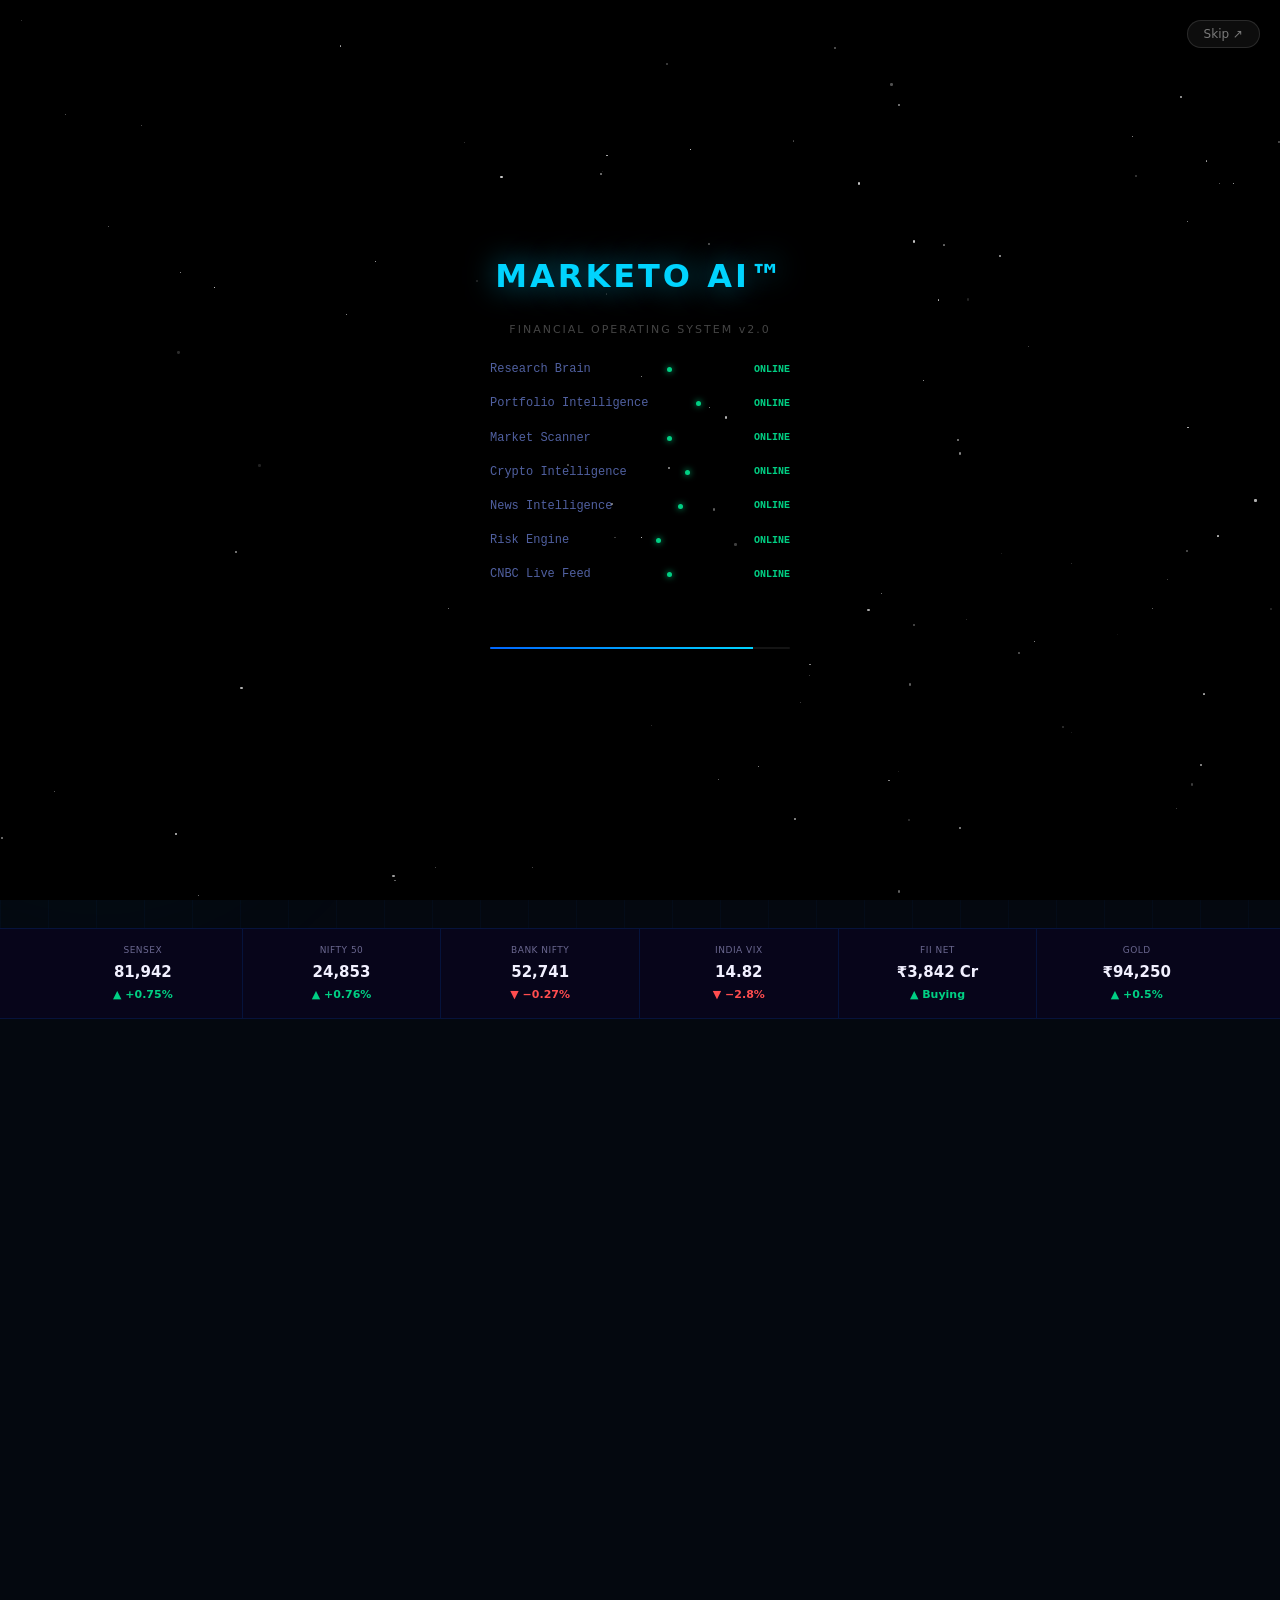
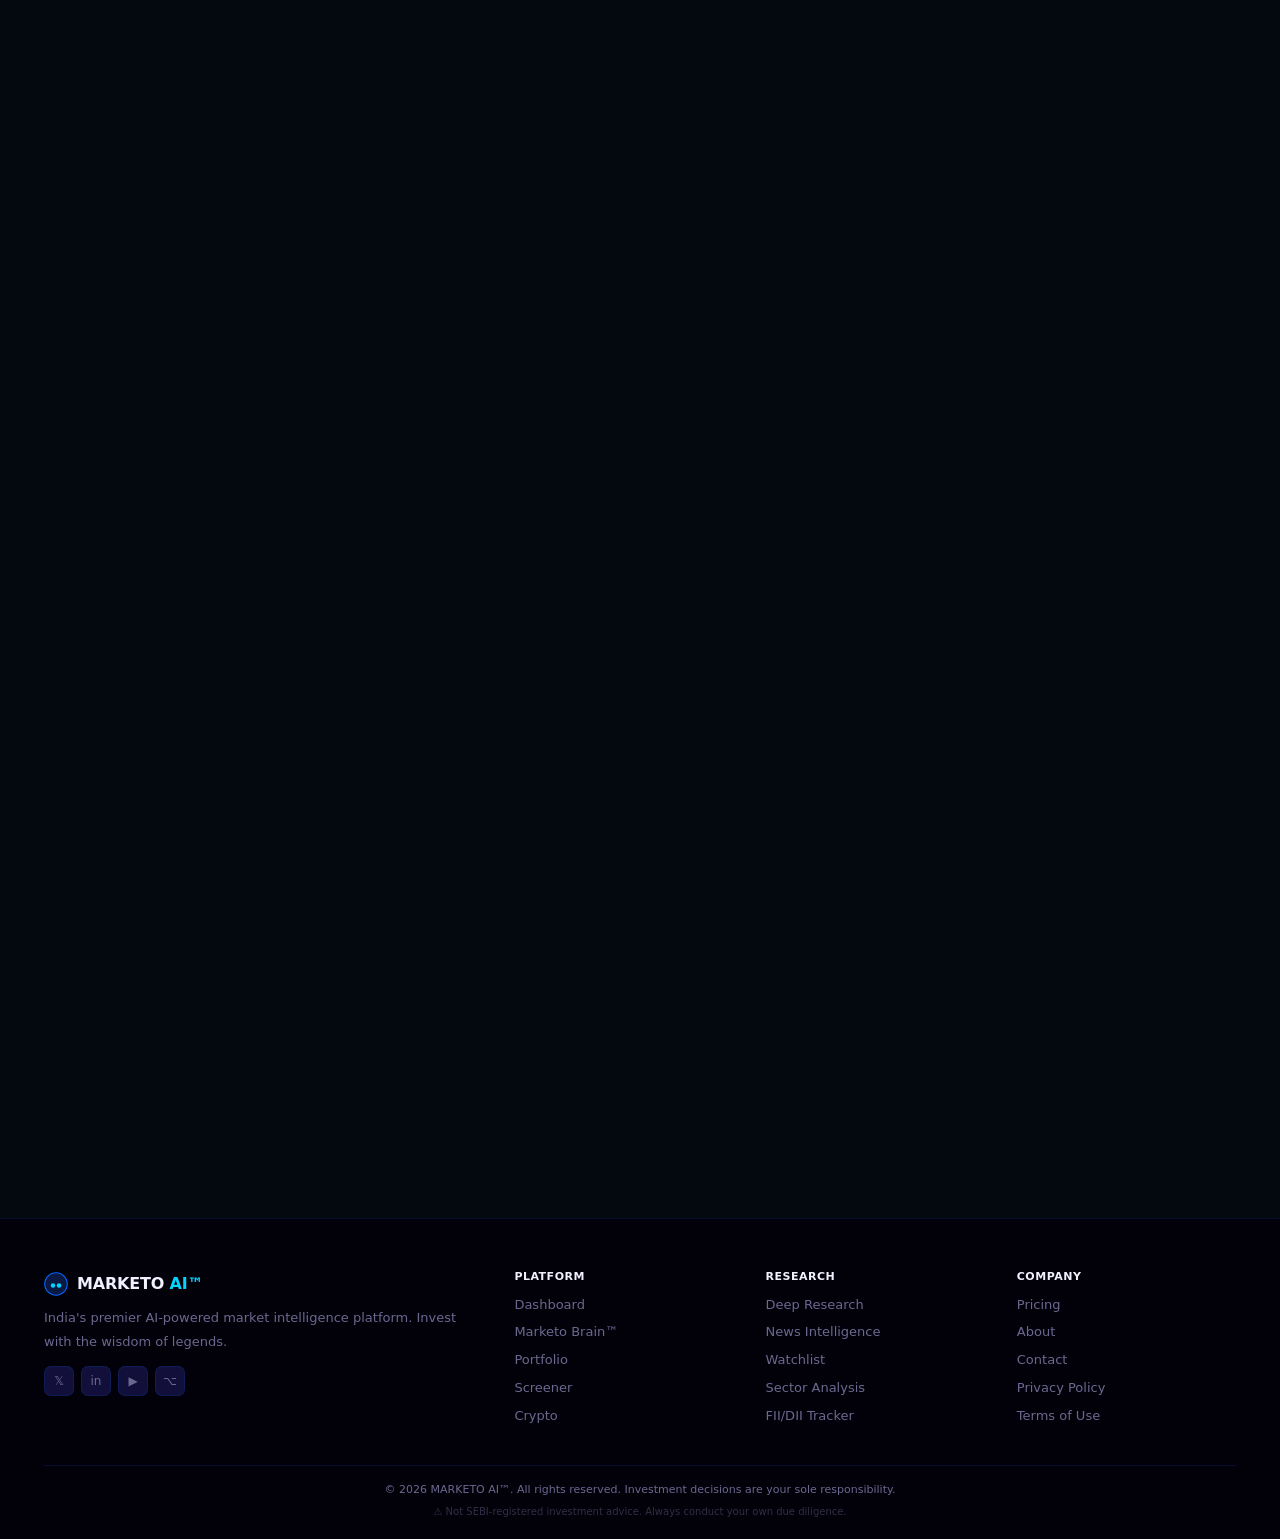
==== commit 115fba42: "Add files via upload" ====
--- a/index.html
+++ b/index.html
@@ -3,820 +3,722 @@
 <head>
 <meta charset="UTF-8">
 <meta name="viewport" content="width=device-width,initial-scale=1.0">
-<title>MARKETO AI™ — India's Premier Market Intelligence Platform</title>
-<meta name="description" content="AI-powered market intelligence. 10 legendary gurus, real-time NSE/BSE analytics, institutional-grade portfolio insights.">
-<link rel="preconnect" href="https://fonts.googleapis.com">
-<link rel="preconnect" href="https://fonts.gstatic.com" crossorigin>
-<link href="https://fonts.googleapis.com/css2?family=Inter:wght@400;500;600;700;800;900&family=Space+Grotesk:wght@500;600;700;800&display=swap" rel="stylesheet">
+<title>MARKETO AI™ — Your Personal Financial Operating System</title>
+<meta name="description" content="India's most advanced AI market intelligence platform. 10 legendary gurus, real-time NSE/BSE analytics, institutional-grade portfolio insights.">
+<meta name="theme-color" content="#04080F">
 <style>
-/* ════════════════════════════════════════════
-   MARKETO AI™ — COMPLETE SELF-CONTAINED CSS
-   ════════════════════════════════════════════ */
+/* ══ RESET ══ */
 *,*::before,*::after{box-sizing:border-box;margin:0;padding:0}
+html{scroll-behavior:smooth}
+body{font-family:'Inter','Segoe UI',system-ui,sans-serif;background:#04080F;color:#F1F0FF;line-height:1.6;overflow-x:hidden;-webkit-font-smoothing:antialiased}
+a{text-decoration:none;color:inherit;transition:color .2s}
+img{max-width:100%;height:auto}
+::-webkit-scrollbar{width:4px}::-webkit-scrollbar-track{background:#080320}::-webkit-scrollbar-thumb{background:#0066FF;border-radius:2px}
+
+/* ══ TOKENS ══ */
 :root{
-  --bg:#0F0720;--bg2:#140B2A;--card:#1A1035;--card2:#231448;
-  --p:#7C3AED;--p2:#9333EA;--acc:#A855F7;--acc2:#C084FC;
-  --ok:#10B981;--bad:#EF4444;--warn:#F59E0B;--info:#3B82F6;
-  --text:#F1F0FF;--text2:#C4B5FD;--muted:#9CA3AF;
-  --bdr:rgba(168,85,247,.2);--bdr2:rgba(168,85,247,.4);
-  --glow:rgba(168,85,247,.12);--sh:0 4px 24px rgba(124,58,237,.2);
-  --shL:0 8px 40px rgba(124,58,237,.3);
-  --f:'Inter',system-ui,sans-serif;--fd:'Space Grotesk','Inter',sans-serif;
-}
-html{scroll-behavior:smooth}
-body{font-family:var(--f);background:var(--bg);color:var(--text);line-height:1.6;overflow-x:hidden;-webkit-font-smoothing:antialiased}
-a{text-decoration:none;color:inherit;transition:all .2s}
-::-webkit-scrollbar{width:5px}::-webkit-scrollbar-track{background:var(--bg2)}::-webkit-scrollbar-thumb{background:var(--p);border-radius:3px}
-
-/* ── UTILS ── */
-.gt{background:linear-gradient(135deg,#C084FC 0%,#A855F7 45%,#7C3AED 100%);-webkit-background-clip:text;-webkit-text-fill-color:transparent;background-clip:text}
-.container{max-width:1200px;margin:0 auto;padding:0 20px}
-section{padding:80px 0}
-h1,h2,h3,h4{font-family:var(--fd);font-weight:700;line-height:1.2}
-h1{font-size:clamp(2rem,5vw,3.5rem)}
-h2{font-size:clamp(1.6rem,3.5vw,2.4rem)}
+  --bg:#04080F;--bg2:#080320;--card:#0C0A28;--card2:#12103A;
+  --blue:#0066FF;--blue2:#0052CC;--cyan:#00D4FF;--cyan2:#66E0FF;
+  --navy:#0A0F1F;--purple:#A855F7;--purple2:#7C3AED;
+  --ok:#00D084;--bad:#FF4D4F;--warn:#FFB020;--orange:#FF6B00;
+  --text:#F1F0FF;--text2:#C4C0FF;--muted:#6B6890;
+  --bdr:rgba(0,100,255,.15);--bdr2:rgba(0,212,255,.3);
+  --glow:rgba(0,100,255,.08);
+  --sh:0 4px 24px rgba(0,60,200,.2);--shL:0 8px 40px rgba(0,60,200,.3);
+  --fd:'Space Grotesk','Inter',system-ui;
+}
+
+/* ══ TYPOGRAPHY ══ */
+h1,h2,h3,h4{font-family:var(--fd);font-weight:700;line-height:1.15;color:var(--text)}
+h1{font-size:clamp(2.2rem,5vw,3.8rem)}
+h2{font-size:clamp(1.7rem,3.5vw,2.5rem)}
 h3{font-size:clamp(1rem,2vw,1.25rem)}
-p{color:var(--muted);line-height:1.75}
-
-/* ── BUTTONS ── */
-.btn{display:inline-flex;align-items:center;gap:8px;padding:11px 24px;border-radius:8px;font-family:var(--f);font-weight:600;font-size:14px;cursor:pointer;transition:all .2s;border:1px solid transparent;text-decoration:none;white-space:nowrap}
-.btn-p{background:linear-gradient(135deg,#7C3AED,#9333EA);color:#fff;border-color:rgba(168,85,247,.5);box-shadow:0 4px 16px rgba(124,58,237,.35)}
-.btn-p:hover{transform:translateY(-1px);box-shadow:0 6px 24px rgba(124,58,237,.5)}
-.btn-g{background:rgba(168,85,247,.08);color:var(--text2);border-color:var(--bdr)}
-.btn-g:hover{background:rgba(168,85,247,.16);color:#fff}
-.btn-o{background:transparent;color:var(--acc2);border-color:var(--bdr2)}
-.btn-o:hover{background:var(--glow);color:#fff}
-.btn-lg{padding:14px 30px;font-size:15px;border-radius:10px}
-.btn-sm{padding:7px 16px;font-size:13px;border-radius:6px}
-
-/* ── PRELOADER ── */
-#pre{position:fixed;inset:0;z-index:9999;background:var(--bg);display:flex;align-items:center;justify-content:center;transition:opacity .6s,visibility .6s}
-#pre.gone{opacity:0;visibility:hidden;pointer-events:none}
-.pre-box{text-align:center}
-.pre-robot{margin-bottom:18px;animation:float 2s ease-in-out infinite}
-.pre-title{font-family:var(--fd);font-size:22px;font-weight:800;letter-spacing:2px;background:linear-gradient(135deg,#A855F7,#7C3AED);-webkit-background-clip:text;-webkit-text-fill-color:transparent;background-clip:text;margin-bottom:14px}
-.pre-bar{width:200px;height:3px;background:rgba(168,85,247,.2);border-radius:2px;margin:0 auto 10px;overflow:hidden}
-.pre-fill{height:100%;background:linear-gradient(90deg,#7C3AED,#A855F7);border-radius:2px;animation:barFill 2.2s ease-in-out forwards}
-.pre-status{font-size:11px;color:var(--muted);animation:pulse 1.5s infinite}
-
-/* ── NAVBAR ── */
-.nav{position:fixed;top:0;left:0;right:0;z-index:100;height:62px;background:rgba(15,7,32,.97);backdrop-filter:blur(20px);-webkit-backdrop-filter:blur(20px);border-bottom:1px solid var(--bdr);transition:all .3s}
-.nav.sc{border-bottom-color:var(--bdr2);box-shadow:0 4px 24px rgba(0,0,0,.5)}
-.nw{max-width:1280px;margin:0 auto;padding:0 20px;height:100%;display:flex;align-items:center;gap:16px}
-.nlogo{display:flex;align-items:center;gap:10px;font-family:var(--fd);font-size:18px;font-weight:800;flex-shrink:0}
-.nlogo .ai{color:var(--acc)}
-.nlinks{display:flex;align-items:center;gap:2px;flex:1}
-.nlink{padding:6px 12px;border-radius:6px;font-size:13px;font-weight:500;color:var(--muted);cursor:pointer;transition:all .15s;white-space:nowrap}
-.nlink:hover,.nlink.act{color:var(--text);background:rgba(168,85,247,.1)}
-.nlink.act{color:var(--acc)}
+p{color:var(--muted);line-height:1.8}
+.gt{background:linear-gradient(135deg,#00D4FF,#0066FF,#A855F7);-webkit-background-clip:text;-webkit-text-fill-color:transparent;background-clip:text}
+.gt2{background:linear-gradient(135deg,#A855F7,#0066FF,#00D4FF);-webkit-background-clip:text;-webkit-text-fill-color:transparent;background-clip:text}
+
+/* ══ LAYOUT ══ */
+.W{max-width:1240px;margin:0 auto;padding:0 24px}
+.section{padding:88px 0}
+.grid-2{display:grid;grid-template-columns:1fr 1fr;gap:56px;align-items:center}
+.grid-3{display:grid;grid-template-columns:repeat(3,1fr);gap:18px}
+.grid-4{display:grid;grid-template-columns:repeat(4,1fr);gap:20px}
+.grid-5{display:grid;grid-template-columns:repeat(5,1fr);gap:12px}
+.grid-6{display:grid;grid-template-columns:repeat(6,1fr)}
+.flex-c{display:flex;align-items:center}
+.flex-cc{display:flex;align-items:center;justify-content:center}
+.flex-col{display:flex;flex-direction:column}
+.tc{text-align:center}
+.gap8{gap:8px}.gap12{gap:12px}.gap16{gap:16px}.gap20{gap:20px}
+
+/* ══ BUTTONS ══ */
+.btn{display:inline-flex;align-items:center;gap:8px;padding:12px 26px;border-radius:8px;font-family:inherit;font-weight:600;font-size:14px;cursor:pointer;transition:all .2s;border:1px solid transparent;text-decoration:none;white-space:nowrap;letter-spacing:.01em}
+.btn-blue{background:var(--blue);color:#fff;border-color:rgba(0,100,255,.5);box-shadow:0 4px 20px rgba(0,100,255,.35)}
+.btn-blue:hover{background:var(--blue2);transform:translateY(-1px);box-shadow:0 6px 28px rgba(0,100,255,.5)}
+.btn-cyan{background:rgba(0,212,255,.1);color:var(--cyan2);border-color:var(--bdr2)}
+.btn-cyan:hover{background:rgba(0,212,255,.18);color:#fff}
+.btn-ghost{background:transparent;color:var(--text2);border-color:var(--bdr2)}
+.btn-ghost:hover{background:var(--glow);color:#fff}
+.btn-purple{background:linear-gradient(135deg,#7C3AED,#9333EA);color:#fff;border-color:rgba(168,85,247,.45);box-shadow:0 4px 16px rgba(124,58,237,.3)}
+.btn-purple:hover{transform:translateY(-1px);box-shadow:0 6px 24px rgba(124,58,237,.5)}
+.btn-lg{padding:14px 32px;font-size:15px;border-radius:10px}
+.btn-sm{padding:7px 16px;font-size:12px;border-radius:6px}
+.btn-xs{padding:5px 12px;font-size:11px;border-radius:5px}
+
+/* ══ CARDS ══ */
+.card{background:var(--card);border:1px solid var(--bdr);border-radius:18px;padding:26px;transition:all .3s;position:relative;overflow:hidden}
+.card:hover{border-color:var(--bdr2);transform:translateY(-2px);box-shadow:var(--sh)}
+.card::before{content:'';position:absolute;inset:0;background:linear-gradient(135deg,rgba(0,100,255,.05),transparent);opacity:0;transition:opacity .3s}
+.card:hover::before{opacity:1}
+
+/* ══ SECTION HEAD ══ */
+.sec-head{text-align:center;margin-bottom:52px}
+.sec-badge{display:inline-block;padding:5px 14px;background:rgba(0,100,255,.1);border:1px solid var(--bdr2);border-radius:20px;font-size:11px;font-weight:700;color:var(--cyan);text-transform:uppercase;letter-spacing:.6px;margin-bottom:12px}
+.sec-title{margin-bottom:12px}
+.sec-sub{font-size:16px;max-width:560px;margin:0 auto}
+
+/* ══ BG DECORATIONS ══ */
+.bg-grid{position:absolute;inset:0;background-image:linear-gradient(rgba(0,100,255,.04) 1px,transparent 1px),linear-gradient(90deg,rgba(0,100,255,.04) 1px,transparent 1px);background-size:48px 48px;pointer-events:none}
+.orb{position:absolute;border-radius:50%;filter:blur(90px);pointer-events:none}
+
+/* ══ INTRO OVERLAY ══ */
+#intro{position:fixed;inset:0;z-index:9999;background:#000;display:flex;flex-direction:column;align-items:center;justify-content:center;transition:opacity .8s,visibility .8s;overflow:hidden}
+#intro.out{opacity:0;visibility:hidden;pointer-events:none}
+.stars-bg{position:absolute;inset:0;pointer-events:none}
+.istar{position:absolute;border-radius:50%;background:#fff}
+
+/* Scene 1 - Boot */
+#s1{display:flex;flex-direction:column;align-items:center;gap:18px}
+.boot-logo{font-family:var(--fd);font-size:clamp(20px,4vw,32px);font-weight:900;letter-spacing:3px;color:var(--cyan);text-shadow:0 0 30px rgba(0,212,255,.6)}
+.boot-sub{font-size:11px;color:#444;letter-spacing:2px}
+.mod-list{display:flex;flex-direction:column;gap:7px;min-width:300px}
+.mod{display:flex;align-items:center;justify-content:space-between;font-size:12px;font-family:'Courier New',monospace;padding:4px 0;opacity:0;transform:translateX(-10px);transition:all .35s}
+.mod.on{opacity:1;transform:none}
+.mod-n{color:#5060A0}.mod-s{font-size:10px;font-weight:700;color:var(--ok)}
+.mod-dot{width:5px;height:5px;border-radius:50%;background:var(--ok);box-shadow:0 0 6px var(--ok);animation:pdot 1s infinite}
+@keyframes pdot{0%,100%{transform:scale(1)}50%{transform:scale(1.5)}}
+.boot-prog{width:300px;height:2px;background:rgba(255,255,255,.08);border-radius:1px;overflow:hidden;margin-top:6px}
+.boot-fill{height:100%;background:linear-gradient(90deg,var(--blue),var(--cyan));width:0;transition:width .3s}
+
+/* Scene 2 - Arrival */
+#s2{display:none;flex-direction:column;align-items:center;gap:22px}
+.arr-name{font-family:var(--fd);font-size:clamp(28px,5vw,44px);font-weight:900;background:linear-gradient(135deg,#00D4FF,#0066FF);-webkit-background-clip:text;-webkit-text-fill-color:transparent;background-clip:text;letter-spacing:1px}
+.arr-ring{position:absolute;border-radius:50%;border:1px solid rgba(0,212,255,.2);pointer-events:none}
+.arr-text{font-family:var(--fd);font-size:clamp(14px,2.5vw,20px);font-weight:600;color:rgba(196,192,255,.85);text-align:center;line-height:1.8;max-width:500px;transition:opacity .4s}
+.skip-btn{position:fixed;top:20px;right:20px;z-index:10000;background:rgba(255,255,255,.05);border:1px solid rgba(255,255,255,.12);color:rgba(255,255,255,.45);padding:6px 16px;border-radius:20px;font-size:12px;cursor:pointer;font-family:inherit;transition:all .2s}
+.skip-btn:hover{background:rgba(255,255,255,.1);color:#fff}
+
+/* ══ MARKETO CHARACTER ENGINE ══ */
+.mk-char{display:flex;flex-direction:column;align-items:center;cursor:pointer;position:relative;z-index:10;filter:drop-shadow(0 0 30px rgba(0,100,255,.4));transition:filter .4s}
+.mk-char:hover{filter:drop-shadow(0 0 44px rgba(0,180,255,.6))}
+
+/* ANTENNAS */
+.mk-ants{display:flex;gap:56px;margin-bottom:-4px;position:relative;z-index:3}
+.mk-ant{display:flex;flex-direction:column;align-items:center}
+.mk-ant-b{width:11px;height:11px;border-radius:50%;background:linear-gradient(135deg,#60C0FF,#0066FF);box-shadow:0 0 8px rgba(0,180,255,.8);animation:antG 2s ease-in-out infinite}
+.mk-ant:last-child .mk-ant-b{animation-delay:-.7s}
+@keyframes antG{0%,100%{box-shadow:0 0 8px rgba(0,180,255,.8)}50%{box-shadow:0 0 18px rgba(0,212,255,1)}}
+.mk-ant-p{width:5px;height:20px;background:linear-gradient(to bottom,#5BA0E0,#1A3A8A);border-radius:2px}
+
+/* HEADPHONES */
+.mk-hp{position:relative;width:158px;height:30px;margin-bottom:-10px;z-index:3}
+.mk-hp-band{position:absolute;left:8px;right:8px;top:0;height:20px;border:0 solid transparent;border-top:9px solid #0A2E8A;border-left:7px solid transparent;border-right:7px solid transparent;border-radius:50% 50% 0 0/100% 100% 0 0}
+.mk-hp-band::after{content:'';position:absolute;left:4px;right:4px;top:-7px;height:12px;border:0 solid transparent;border-top:5px solid #1A5AFF;border-left:5px solid transparent;border-right:5px solid transparent;border-radius:50% 50% 0 0/100% 100% 0 0}
+.mk-hp-cup{position:absolute;bottom:0;width:26px;height:30px;border-radius:7px;background:linear-gradient(135deg,#1A5AFF,#0A2480);box-shadow:inset -2px -2px 5px rgba(0,0,0,.4),0 0 8px rgba(0,100,255,.3)}
+.mk-hp-cup::after{content:'';position:absolute;inset:4px;border-radius:4px;background:radial-gradient(circle at 40% 35%,rgba(100,180,255,.35),rgba(0,20,100,.5))}
+.mk-hp-l{left:0}.mk-hp-r{right:0}
+
+/* HEAD */
+.mk-head{width:152px;height:142px;border-radius:50% 50% 44% 44%/52% 52% 48% 48%;background:radial-gradient(ellipse at 33% 26%,rgba(255,255,255,.88) 0%,rgba(255,255,255,0) 52%),linear-gradient(155deg,#FFFFFF 0%,#EEF4FF 32%,#C8DEFF 65%,#8ABAFF 100%);position:relative;z-index:4;box-shadow:inset -7px -7px 18px rgba(0,0,80,.12),inset 4px 4px 12px rgba(255,255,255,.65)}
+.mk-head::before{content:'';position:absolute;left:10%;right:10%;bottom:0;height:38%;background:linear-gradient(to top,rgba(80,140,255,.2),transparent);border-radius:0 0 50% 50%}
+
+/* FACE SCREEN */
+.mk-face{position:absolute;left:50%;top:44%;transform:translate(-50%,-50%);width:106px;height:80px;border-radius:14px;background:#000B1E;border:2px solid rgba(0,150,255,.4);box-shadow:0 0 12px rgba(0,100,255,.3),inset 0 0 18px rgba(0,0,40,.8);overflow:hidden;display:flex;flex-direction:column;align-items:center;justify-content:center;gap:7px}
+.mk-face::before{content:'';position:absolute;inset:0;background:repeating-linear-gradient(0deg,transparent,transparent 11px,rgba(0,80,200,.05) 11px,rgba(0,80,200,.05) 12px),repeating-linear-gradient(90deg,transparent,transparent 11px,rgba(0,80,200,.05) 11px,rgba(0,80,200,.05) 12px)}
+.mk-face::after{content:'';position:absolute;left:0;right:0;height:1.5px;background:linear-gradient(90deg,transparent,rgba(0,180,255,.55),transparent);animation:scan 3.5s linear infinite}
+@keyframes scan{0%{top:0;opacity:0}10%{opacity:.7}90%{opacity:.7}100%{top:100%;opacity:0}}
+
+/* EYES */
+.mk-eyes{display:flex;gap:18px;align-items:center;position:relative;z-index:2}
+.mk-eye{width:26px;height:26px;border-radius:50%;background:radial-gradient(circle at 34% 30%,#80EEFF 0%,#00D4FF 50%,#007AA0 100%);box-shadow:0 0 10px rgba(0,212,255,.85),0 0 22px rgba(0,180,255,.4);position:relative;animation:eblink 4s ease-in-out infinite;transition:background .4s,box-shadow .4s}
+.mk-eye:last-child{animation-delay:.28s}
+.mk-eye::before{content:'';position:absolute;width:8px;height:8px;border-radius:50%;background:rgba(255,255,255,.88);top:3px;left:5px}
+.mk-eye::after{content:'';position:absolute;width:4px;height:4px;border-radius:50%;background:rgba(0,80,140,.55);bottom:5px;right:4px}
+@keyframes eblink{0%,82%,100%{transform:scaleY(1)}88%{transform:scaleY(.06)}}
+
+/* MOUTH */
+.mk-mouth{position:relative;z-index:2;width:40px;height:11px;overflow:hidden}
+.mk-mc{position:absolute;width:40px;height:22px;border-radius:50%;border:2.5px solid rgba(0,180,255,.6);top:-11px;transition:all .4s}
+
+/* NECK */
+.mk-neck{width:28px;height:10px;background:linear-gradient(to bottom,#C8DEFF,#90B8EE);border-radius:0 0 4px 4px;margin-top:-3px;z-index:3;position:relative}
+
+/* BODY WRAP */
+.mk-bwrap{display:flex;align-items:flex-start;position:relative;z-index:4;margin-top:-2px}
+
+/* ARMS */
+.mk-arm{width:24px;display:flex;flex-direction:column;align-items:center;padding-top:7px;transition:transform .4s}
+.mk-arm-u{width:18px;height:30px;border-radius:9px;background:linear-gradient(155deg,#E8F2FF,#B0CDFF);box-shadow:inset -2px -2px 5px rgba(0,0,80,.14)}
+.mk-arm-lo{width:16px;height:24px;border-radius:7px;background:linear-gradient(155deg,#D0E4FF,#9ABCEE);margin-top:-2px;box-shadow:inset -1px -1px 4px rgba(0,0,80,.1)}
+.mk-hand{width:20px;height:20px;border-radius:50%;background:linear-gradient(135deg,#FFFFFF,#D0E4FF);margin-top:-2px;box-shadow:0 2px 5px rgba(0,0,80,.14)}
+.mk-arm-l{transform-origin:top right}.mk-arm-r{transform-origin:top left}
+
+/* TORSO */
+.mk-torso{width:100px;background:linear-gradient(155deg,#1A5AFF 0%,#0A2E8A 58%,#051A5E 100%);border-radius:16px 16px 20px 20px;position:relative;box-shadow:inset -4px -4px 11px rgba(0,0,0,.35),inset 3px 3px 9px rgba(80,140,255,.28),0 4px 18px rgba(0,60,200,.4);overflow:hidden}
+.mk-torso-t{height:48px}.mk-torso-b{height:38px;background:linear-gradient(155deg,#0A2E8A,#051A5E);border-top:1px solid rgba(0,180,255,.18)}
+.mk-torso::after{content:'';position:absolute;top:0;left:6px;width:36px;height:55%;background:linear-gradient(180deg,rgba(255,255,255,.1),transparent);border-radius:0 0 50% 50%}
+/* Chest logo */
+.mk-chest{position:absolute;top:12px;left:50%;transform:translateX(-50%);width:34px;height:34px;border-radius:50%;background:radial-gradient(circle,rgba(0,80,200,.4),rgba(0,20,80,.7));border:2px solid rgba(0,180,255,.5);display:flex;align-items:center;justify-content:center;box-shadow:0 0 14px rgba(0,180,255,.5);animation:chestP 2.2s ease-in-out infinite}
+@keyframes chestP{0%,100%{box-shadow:0 0 14px rgba(0,180,255,.5)}50%{box-shadow:0 0 26px rgba(0,212,255,.9)}}
+.mk-chest-i{width:24px;height:24px;border-radius:50%;background:radial-gradient(circle,#00D4FF,#0066FF);display:flex;align-items:center;justify-content:center;font-size:11px;font-weight:900;color:#fff;font-family:system-ui}
+/* Belt */
+.mk-belt{position:absolute;top:46px;left:0;right:0;height:4px;background:linear-gradient(90deg,#040E40,#1A5AFF,#040E40)}
+.mk-buckle{position:absolute;left:50%;top:50%;transform:translate(-50%,-50%);width:12px;height:7px;background:radial-gradient(circle,#00D4FF,#0066FF);border-radius:2px}
+
+/* LEGS */
+.mk-legs{display:flex;gap:12px;justify-content:center;position:relative;z-index:4;margin-top:-2px}
+.mk-leg{display:flex;flex-direction:column;align-items:center}
+.mk-thigh{width:28px;height:26px;border-radius:4px 4px 0 0;background:linear-gradient(155deg,#1248CC,#0A2480);box-shadow:inset -2px 0 5px rgba(0,0,0,.25)}
+.mk-shin{width:24px;height:24px;border-radius:0 0 4px 4px;background:linear-gradient(155deg,#1A5AFF,#0A2E8A);margin-top:-1px;box-shadow:inset -2px 0 5px rgba(0,0,0,.2)}
+.mk-foot{width:32px;height:11px;border-radius:4px 4px 5px 5px;background:linear-gradient(135deg,#E8F2FF,#B0CDFF);margin-top:-1px;box-shadow:0 3px 7px rgba(0,0,80,.22)}
+
+/* ══ CHARACTER STATES ══ */
+.mk-idle .mk-char{animation:mkFloat 3.6s ease-in-out infinite}
+.mk-idle .mk-arm-l{animation:mkWave 2s ease-in-out infinite 2s}
+.mk-think .mk-char{animation:mkTilt .95s ease-in-out infinite}
+.mk-think .mk-arm-r{animation:mkThinkArm 1.8s ease-in-out infinite}
+.mk-analyze .mk-char{animation:mkBreathe 2.2s ease-in-out infinite}
+.mk-analyze .mk-arm-r{animation:mkPoint 2.5s ease-in-out infinite}
+.mk-speak .mk-char{animation:mkBob 1.2s ease-in-out infinite}
+.mk-speak .mk-arm-l{animation:mkGestL 1.8s ease-in-out infinite}
+.mk-speak .mk-arm-r{animation:mkGestR 1.8s ease-in-out infinite .3s}
+.mk-success .mk-char{animation:mkJump .7s ease-in-out 4}
+.mk-success .mk-arm-l{animation:mkVicL .7s ease-in-out 4}
+.mk-success .mk-arm-r{animation:mkVicR .7s ease-in-out 4}
+.mk-alert .mk-char{animation:mkShake .28s ease-in-out infinite}
+.mk-love .mk-char{animation:mkFloat 3s ease-in-out infinite}
+.mk-celebrate .mk-char{animation:mkCelebrate 1.6s ease-in-out 2}
+.mk-celebrate .mk-arm-l{animation:mkVicL 1.6s ease-in-out 2}
+.mk-celebrate .mk-arm-r{animation:mkVicR 1.6s ease-in-out 2 .1s}
+.mk-angry .mk-char{animation:mkAngry .22s ease-in-out infinite}
+.mk-sleep .mk-char{animation:mkSleep 6s ease-in-out infinite}
+
+@keyframes mkFloat   {0%,100%{transform:translateY(0)}50%{transform:translateY(-18px)}}
+@keyframes mkTilt    {0%,100%{transform:rotate(-8deg)}50%{transform:rotate(8deg) translateY(-7px)}}
+@keyframes mkBreathe {0%,100%{transform:translateY(0) scale(1)}50%{transform:translateY(-12px) scale(1.03)}}
+@keyframes mkBob     {0%,100%{transform:translateY(0)}50%{transform:translateY(-9px)}}
+@keyframes mkJump    {0%,100%{transform:translateY(0) scale(1)}38%{transform:translateY(-34px) scale(1.08)}68%{transform:translateY(-11px) scale(.97)}}
+@keyframes mkShake   {0%,100%{transform:translateX(0)}25%{transform:translateX(-9px)}75%{transform:translateX(9px)}}
+@keyframes mkCelebrate{0%{transform:translateY(0) rotate(0)}25%{transform:translateY(-28px) rotate(-13deg)}50%{transform:translateY(-32px) rotate(0)}75%{transform:translateY(-28px) rotate(13deg)}100%{transform:translateY(0) rotate(0)}}
+@keyframes mkAngry   {0%,100%{transform:translateX(0) scale(1)}25%{transform:translateX(-8px) scale(1.02)}75%{transform:translateX(8px) scale(1.02)}}
+@keyframes mkSleep   {0%,100%{transform:translateY(0) rotate(-2deg)}50%{transform:translateY(-8px) rotate(2deg)}}
+@keyframes mkWave    {0%,100%,50%{transform:rotate(0)}15%{transform:rotate(-40deg)}30%{transform:rotate(-22deg)}45%{transform:rotate(-40deg)}}
+@keyframes mkThinkArm{0%,100%{transform:rotate(0) translateY(0)}50%{transform:rotate(-15deg) translateY(-4px)}}
+@keyframes mkPoint   {0%,100%{transform:rotate(0)}50%{transform:rotate(-28deg) translateY(-5px)}}
+@keyframes mkGestL   {0%,100%{transform:rotate(0)}50%{transform:rotate(-18deg)}}
+@keyframes mkGestR   {0%,100%{transform:rotate(0)}50%{transform:rotate(17deg)}}
+@keyframes mkVicL    {0%,100%{transform:rotate(0)}40%{transform:rotate(-52deg)}}
+@keyframes mkVicR    {0%,100%{transform:rotate(0)}40%{transform:rotate(52deg)}}
+
+/* Eye states */
+.eyes-happy .mk-eye{background:radial-gradient(circle at 34% 30%,#A7F3D0,#10B981,#065F46)!important;box-shadow:0 0 10px rgba(16,185,129,.9),0 0 22px rgba(16,185,129,.4)!important}
+.eyes-think .mk-eye{background:radial-gradient(circle at 34% 30%,#FEF08A,#F59E0B,#92400E)!important;box-shadow:0 0 10px rgba(245,158,11,.9),0 0 22px rgba(245,158,11,.4)!important}
+.eyes-bad  .mk-eye{background:radial-gradient(circle at 34% 30%,#FECACA,#EF4444,#991B1B)!important;box-shadow:0 0 10px rgba(239,68,68,.9),0 0 22px rgba(239,68,68,.4)!important}
+.eyes-love .mk-eye{background:radial-gradient(circle at 34% 30%,#FCA5A5,#EC4899,#9D174D)!important;box-shadow:0 0 10px rgba(236,72,153,.9),0 0 22px rgba(236,72,153,.4)!important}
+.eyes-sleep .mk-eye{height:5px!important;margin-top:10px!important;background:rgba(0,40,100,.5)!important;box-shadow:none!important;animation:none!important}
+.eyes-sleep .mk-eye::before,.eyes-sleep .mk-eye::after{display:none!important}
+/* Mouth states */
+.mouth-happy .mk-mc{top:-9px;border-color:rgba(16,185,129,.75)!important}
+.mouth-sad   .mk-mc{top:4px;transform:rotate(180deg);border-color:rgba(239,68,68,.7)!important}
+.mouth-flat  .mk-mc{display:none}
+.mouth-flat .mk-mouth::after{content:'';position:absolute;left:3px;right:3px;top:4px;height:2px;background:rgba(0,150,255,.5);border-radius:2px}
+/* Angry torso */
+.torso-angry .mk-torso{background:linear-gradient(155deg,#CC2200,#7A0000,#440000)!important;box-shadow:0 0 24px rgba(255,50,0,.6)!important}
+.torso-angry .mk-chest{border-color:rgba(255,80,50,.7)!important;box-shadow:0 0 18px rgba(255,60,0,.7)!important}
+.torso-angry .mk-chest-i{background:radial-gradient(circle,#FF8080,#CC2200)!important}
+
+/* Floating particles SVG */
+.particle-layer{position:absolute;inset:0;pointer-events:none;overflow:visible}
+@keyframes sP{0%{opacity:0;transform:translate(0,0) scale(0)}55%{opacity:1}100%{opacity:0;transform:translate(var(--tx),var(--ty)) scale(1.6)}}
+@keyframes hP{0%{opacity:0;transform:translate(0,0) scale(.4)}45%{opacity:1}100%{opacity:0;transform:translate(var(--hx),var(--hy)) scale(1.2)}}
+@keyframes zP{0%{opacity:0;transform:translate(0,0) scale(.4) rotate(-10deg)}35%{opacity:.9}100%{opacity:0;transform:translate(var(--zx),var(--zy)) scale(1.3) rotate(15deg)}}
+@keyframes stP{0%{opacity:.7;transform:translate(0,0) scale(1)}100%{opacity:0;transform:translate(var(--sx),var(--sy)) scale(2.4)}}
+@keyframes qP{0%{opacity:0;transform:translate(0,0) scale(.4) rotate(-15deg)}40%{opacity:1}100%{opacity:0;transform:translate(var(--qx),var(--qy)) scale(1.2) rotate(20deg)}}
+@keyframes oP{from{transform:rotate(0deg) translateX(var(--or)) rotate(0deg)}to{transform:rotate(360deg) translateX(var(--or)) rotate(-360deg)}}
+
+/* Hologram panels */
+.holo{position:absolute;background:rgba(0,18,60,.9);border:1px solid rgba(0,180,255,.4);border-radius:8px;padding:10px 12px;font-size:10px;font-family:'Courier New',monospace;color:rgba(0,220,255,.9);animation:holoIn .4s ease-out;z-index:20;min-width:132px}
+@keyframes holoIn{from{opacity:0;transform:translateY(8px)}to{opacity:1;transform:translateY(0)}}
+.holo.alert-p{border-color:rgba(255,80,50,.5)!important;background:rgba(40,5,5,.9)!important}
+.holo-row{display:flex;justify-content:space-between;gap:12px;margin:3px 0;font-size:10px}
+.hl{color:rgba(0,180,255,.55)}.hv{color:#fff;font-weight:700}
+.hbars{display:flex;align-items:flex-end;gap:2px;height:26px;margin-top:7px}
+.hbar{border-radius:2px 2px 0 0;min-width:7px;transition:height .6s ease}
+/* Think ring */
+.think-ring{position:absolute;left:50%;top:35%;transform:translate(-50%,-50%);width:190px;height:75px;border:2px solid rgba(0,180,255,.32);border-radius:50%;animation:thinkRing 3s linear infinite;pointer-events:none}
+@keyframes thinkRing{from{transform:translate(-50%,-50%) rotate(0)}to{transform:translate(-50%,-50%) rotate(360deg)}}
+/* Speech bubble */
+.speak-b{position:absolute;left:calc(100% + 10px);top:25px;background:rgba(5,12,50,.94);border:1px solid rgba(0,180,255,.45);border-radius:12px 12px 12px 0;padding:10px 13px;font-size:11px;color:rgba(200,220,255,.9);max-width:148px;line-height:1.5;animation:holoIn .4s ease-out;z-index:20}
+
+/* ══ NAVBAR ══ */
+.nav{position:fixed;top:0;left:0;right:0;z-index:200;height:58px;background:rgba(4,8,15,.97);backdrop-filter:blur(20px);-webkit-backdrop-filter:blur(20px);border-bottom:1px solid var(--bdr);transition:border-color .3s,box-shadow .3s}
+.nav.scrolled{border-bottom-color:var(--bdr2);box-shadow:0 4px 30px rgba(0,40,180,.25)}
+.nav-in{max-width:1280px;margin:0 auto;padding:0 22px;height:100%;display:flex;align-items:center;gap:14px}
+.nlogo{display:flex;align-items:center;gap:9px;font-family:var(--fd);font-size:17px;font-weight:800;flex-shrink:0;letter-spacing:-.2px;color:var(--text)}
+.nlogo .ai{color:var(--cyan)}
+.nlinks{display:flex;align-items:center;gap:1px;flex:1;overflow-x:auto;scrollbar-width:none}
+.nlinks::-webkit-scrollbar{display:none}
+.nlink{padding:6px 11px;border-radius:6px;font-size:13px;font-weight:500;color:var(--muted);cursor:pointer;transition:all .15s;white-space:nowrap}
+.nlink:hover,.nlink.act{color:var(--text);background:rgba(0,100,255,.1)}
+.nlink.act{color:var(--cyan)}
 .nact{display:flex;align-items:center;gap:8px;flex-shrink:0}
 .ham{display:none;flex-direction:column;gap:5px;background:transparent;border:none;cursor:pointer;padding:4px}
 .ham span{display:block;width:22px;height:2px;background:var(--text2);border-radius:1px;transition:all .3s}
-.mobm{display:none;position:fixed;top:62px;left:0;right:0;background:rgba(15,7,32,.99);border-bottom:1px solid var(--bdr);padding:16px;flex-direction:column;gap:4px;z-index:99}
-.mobm.open{display:flex}
-.mobm .nlink{padding:10px 14px;font-size:15px}
-
-/* ── TICKER ── */
-.ticker{height:30px;background:rgba(124,58,237,.1);border-bottom:1px solid var(--bdr);overflow:hidden;display:flex;align-items:center;position:sticky;top:62px;z-index:99}
-.tinner{display:inline-flex;gap:40px;white-space:nowrap;animation:tick 38s linear infinite}
+.mob{display:none;position:fixed;top:58px;left:0;right:0;background:rgba(4,8,15,.99);border-bottom:1px solid var(--bdr);padding:14px;flex-direction:column;gap:4px;z-index:199}
+.mob.open{display:flex}
+.mob .nlink{padding:10px 14px;font-size:15px}
+
+/* ══ TICKER ══ */
+.ticker{height:28px;background:rgba(0,60,200,.07);border-bottom:1px solid var(--bdr);overflow:hidden;display:flex;align-items:center;position:sticky;top:58px;z-index:190}
+.ti-inner{display:inline-flex;gap:38px;white-space:nowrap;animation:tScroll 40s linear infinite}
+@keyframes tScroll{from{transform:translateX(0)}to{transform:translateX(-50%)}}
 .ti{display:inline-flex;align-items:center;gap:5px;font-size:11px;flex-shrink:0}
 .tn{font-weight:700;color:var(--text2)}.tv{color:var(--text)}.tu{color:var(--ok)}.td{color:var(--bad)}
 
-/* ── HERO ── */
-.hero{position:relative;min-height:100vh;display:flex;align-items:center;padding:140px 0 80px;overflow:hidden}
-.hbg{position:absolute;inset:0;z-index:0}
-.hgrid{position:absolute;inset:0;background-image:linear-gradient(rgba(168,85,247,.04) 1px,transparent 1px),linear-gradient(90deg,rgba(168,85,247,.04) 1px,transparent 1px);background-size:50px 50px}
-.orb{position:absolute;border-radius:50%;filter:blur(80px);animation:orbF 8s ease-in-out infinite}
-.o1{width:520px;height:520px;background:rgba(124,58,237,.1);top:-120px;right:-120px}
-.o2{width:320px;height:320px;background:rgba(168,85,247,.07);bottom:80px;left:-60px;animation-delay:-3s}
-.o3{width:200px;height:200px;background:rgba(192,132,252,.05);top:50%;left:38%;animation-delay:-5s}
-.hero .container{position:relative;z-index:1}
-.hlay{display:grid;grid-template-columns:1fr 1fr;gap:60px;align-items:center}
+/* ══ HERO ══ */
+.hero{position:relative;min-height:100vh;display:flex;align-items:center;padding:100px 0 60px;overflow:hidden}
+.hero .W{position:relative;z-index:1}
+.hero .orb.o1{width:560px;height:560px;background:rgba(0,80,200,.08);top:-150px;right:-100px}
+.hero .orb.o2{width:360px;height:360px;background:rgba(0,212,255,.05);bottom:60px;left:-80px}
+.hero .orb.o3{width:220px;height:220px;background:rgba(168,85,247,.04);top:55%;left:40%}
 
 /* Hero left */
-.hbadge{display:inline-flex;align-items:center;gap:8px;padding:6px 14px;background:rgba(168,85,247,.1);border:1px solid var(--bdr2);border-radius:20px;font-size:12px;color:var(--acc2);margin-bottom:20px;font-weight:500}
-.bdot{width:7px;height:7px;border-radius:50%;background:var(--ok);box-shadow:0 0 8px var(--ok);animation:pulse 2s infinite}
-.htitle{margin-bottom:18px}
-.hsub{font-size:16px;max-width:500px;margin-bottom:28px;line-height:1.8}
-.hstats{display:flex;align-items:center;gap:18px;padding:14px 18px;background:rgba(168,85,247,.05);border:1px solid var(--bdr);border-radius:10px;width:fit-content;margin-bottom:30px}
-.hs{text-align:center}
-.hsn{display:block;font-size:22px;font-weight:800;font-family:var(--fd);color:var(--text)}
-.hsl{font-size:10px;color:var(--muted);text-transform:uppercase;letter-spacing:.5px}
-.hsd{width:1px;height:36px;background:var(--bdr)}
-.hcta{display:flex;gap:12px;flex-wrap:wrap}
-
-/* Hero right visual */
-.hvisual{position:relative;display:flex;justify-content:center;align-items:center;height:520px}
-.rscene{position:relative;display:flex;justify-content:center;align-items:center}
-.rrings{position:absolute;width:340px;height:340px;display:flex;align-items:center;justify-content:center}
-.rring{position:absolute;border-radius:50%;border:1px solid;animation:ringP 3s linear infinite}
-.rr1{width:260px;height:260px;border-color:rgba(168,85,247,.3)}
-.rr2{width:310px;height:310px;border-color:rgba(168,85,247,.15);animation-delay:-1s}
-.rr3{width:360px;height:360px;border-color:rgba(168,85,247,.07);animation-delay:-2s}
-.rwrap{position:relative;z-index:2;animation:float 3.5s ease-in-out infinite;filter:drop-shadow(0 0 30px rgba(168,85,247,.4)) drop-shadow(0 0 60px rgba(168,85,247,.18))}
-.rground{position:absolute;bottom:-20px;left:50%;transform:translateX(-50%);width:200px;height:28px;background:rgba(168,85,247,.12);border-radius:50%;filter:blur(10px)}
+.h-badge{display:inline-flex;align-items:center;gap:8px;padding:6px 14px;background:rgba(0,212,255,.07);border:1px solid rgba(0,212,255,.25);border-radius:20px;font-size:12px;color:var(--cyan2);margin-bottom:18px;font-weight:500}
+.h-dot{width:7px;height:7px;border-radius:50%;background:var(--ok);box-shadow:0 0 8px var(--ok);animation:pdot 2s infinite}
+.h-title{margin-bottom:16px}
+.h-sub{font-size:16px;max-width:480px;margin-bottom:26px;line-height:1.8}
+.h-stats{display:flex;align-items:center;gap:16px;padding:13px 18px;background:rgba(0,100,255,.05);border:1px solid var(--bdr);border-radius:10px;width:fit-content;margin-bottom:28px}
+.hs-n{display:block;font-size:20px;font-weight:800;font-family:var(--fd);color:var(--text)}
+.hs-l{font-size:10px;color:var(--muted);text-transform:uppercase;letter-spacing:.5px}
+.hs-d{width:1px;height:32px;background:var(--bdr)}
+.h-cta{display:flex;gap:11px;flex-wrap:wrap}
+
+/* Hero right */
+.hero-vis{position:relative;display:flex;justify-content:center;align-items:center;height:500px}
+.hero-scene{position:relative;display:flex;justify-content:center;align-items:flex-end;padding-bottom:30px}
+.h-rings{position:absolute;width:360px;height:360px;display:flex;align-items:center;justify-content:center;bottom:30px;left:50%;transform:translateX(-50%)}
+.h-ring{position:absolute;border-radius:50%;border:1px solid;animation:ringFade 3.2s linear infinite}
+.hr1{width:270px;height:270px;border-color:rgba(0,212,255,.25)}
+.hr2{width:320px;height:320px;border-color:rgba(0,100,255,.14);animation-delay:-1.1s}
+.hr3{width:374px;height:374px;border-color:rgba(0,100,255,.06);animation-delay:-2.2s}
+@keyframes ringFade{0%{transform:scale(1);opacity:.9}100%{transform:scale(1.22);opacity:0}}
+.h-ground{position:absolute;bottom:0;left:50%;transform:translateX(-50%);width:200px;height:26px;background:radial-gradient(ellipse,rgba(0,100,255,.25) 0%,transparent 70%);border-radius:50%;filter:blur(8px)}
+.h-char-wrap{position:relative;z-index:10;cursor:pointer}
 
 /* Speech bubble */
-.swrap{position:absolute;top:-22px;right:-65px;animation:speechB 3s ease-in-out infinite;z-index:4}
-.sbubble{background:var(--card2);border:1px solid var(--bdr2);border-radius:12px 12px 12px 0;padding:9px 13px;font-size:12px;font-weight:600;color:var(--acc2);white-space:nowrap;box-shadow:var(--sh);transition:opacity .3s}
+.h-speech-wrap{position:absolute;top:-22px;right:-72px;animation:speechBob 3.2s ease-in-out infinite;z-index:30}
+@keyframes speechBob{0%,100%{transform:translateY(0)}50%{transform:translateY(-8px)}}
+.h-speech{background:rgba(12,10,40,.96);border:1px solid var(--bdr2);border-radius:12px 12px 12px 0;padding:9px 14px;font-size:12px;font-weight:600;color:var(--cyan2);white-space:nowrap;box-shadow:var(--sh);transition:opacity .3s}
 
 /* Floating cards */
-.fc{position:absolute;background:rgba(26,16,53,.94);backdrop-filter:blur(16px);border:1px solid var(--bdr);border-radius:10px;padding:9px 13px;display:flex;align-items:center;gap:9px;min-width:158px;box-shadow:var(--sh);animation:fcF 4s ease-in-out infinite}
-.fc1{top:60px;left:-50px}.fc2{bottom:130px;left:-70px;animation-delay:-1.5s}.fc3{bottom:80px;right:-50px;animation-delay:-.8s}
-.fcicon{width:34px;height:34px;border-radius:8px;display:flex;align-items:center;justify-content:center;font-size:16px;flex-shrink:0}
-.fcg{background:rgba(16,185,129,.15)}.fcp{background:rgba(168,85,247,.15)}.fca{background:rgba(245,158,11,.15)}
-.fcl{font-size:10px;color:var(--muted);text-transform:uppercase;letter-spacing:.3px}
-.fcv{font-size:13px;font-weight:700;color:var(--text)}
-.fcv.g{color:var(--ok)}.fcv.r{color:var(--bad)}
-
-/* ── MARKET STRIP ── */
-.mstrip{background:rgba(26,16,53,.85);border-top:1px solid var(--bdr);border-bottom:1px solid var(--bdr)}
-.msgrid{display:grid;grid-template-columns:repeat(6,1fr)}
-.msi{display:flex;flex-direction:column;align-items:center;padding:16px 8px;text-align:center;border-right:1px solid var(--bdr)}
-.msi:last-child{border-right:none}
-.msl{font-size:10px;color:var(--muted);text-transform:uppercase;letter-spacing:.5px;margin-bottom:3px}
-.msv{font-size:17px;font-weight:700;font-family:var(--fd);color:var(--text);margin-bottom:2px}
-.msc{font-size:11px;font-weight:600}
-
-/* ── SECTION HEADER ── */
-.sh{text-align:center;margin-bottom:52px}
-.sbadge{display:inline-block;padding:5px 14px;background:rgba(168,85,247,.1);border:1px solid var(--bdr2);border-radius:20px;font-size:12px;font-weight:600;color:var(--acc);text-transform:uppercase;letter-spacing:.5px;margin-bottom:12px}
-.stitle{margin-bottom:12px}
-.ssub{font-size:16px;max-width:560px;margin:0 auto}
-
-/* ── FEATURES ── */
-.features{background:var(--bg2)}
-.fgrid{display:grid;grid-template-columns:2fr 1fr 1fr;gap:16px}
-.fcard{background:var(--card);border:1px solid var(--bdr);border-radius:18px;padding:26px;position:relative;overflow:hidden;transition:all .3s}
-.fcard::before{content:'';position:absolute;inset:0;background:linear-gradient(135deg,rgba(168,85,247,.05),transparent);opacity:0;transition:opacity .3s}
-.fcard:hover{border-color:var(--bdr2);transform:translateY(-2px);box-shadow:var(--sh)}
-.fcard:hover::before{opacity:1}
-.flarge{grid-column:1;grid-row:1/3;background:linear-gradient(135deg,rgba(124,58,237,.14),var(--card))}
-.ficon{width:46px;height:46px;border-radius:12px;background:rgba(168,85,247,.1);border:1px solid var(--bdr);display:flex;align-items:center;justify-content:center;margin-bottom:14px;font-size:22px}
-.fcard h3{margin-bottom:9px;color:var(--text)}
-.fcard p{font-size:14px;margin-bottom:14px;line-height:1.7}
-.flink{font-size:13px;font-weight:600;color:var(--acc);display:inline-flex;align-items:center;gap:4px;transition:gap .2s}
-.flink:hover{gap:8px;color:var(--acc2)}
-.ftag{position:absolute;top:14px;right:14px;background:linear-gradient(135deg,#7C3AED,#A855F7);color:#fff;font-size:9px;font-weight:700;padding:3px 8px;border-radius:20px;text-transform:uppercase}
-
-/* ── BRAIN PREVIEW ── */
-.brainlay{display:grid;grid-template-columns:1fr 1fr;gap:60px;align-items:center}
-.glist{display:flex;flex-direction:column;gap:9px;margin-top:20px}
-.grow{display:flex;align-items:center;gap:11px;padding:10px 13px;background:rgba(168,85,247,.04);border:1px solid var(--bdr);border-radius:10px;transition:all .2s;cursor:pointer}
-.grow:hover{background:rgba(168,85,247,.1);border-color:var(--bdr2)}
-.gav{width:36px;height:36px;border-radius:50%;display:flex;align-items:center;justify-content:center;font-weight:800;font-size:11px;color:#fff;flex-shrink:0}
+.fc{position:absolute;background:rgba(8,5,28,.95);backdrop-filter:blur(16px);border:1px solid var(--bdr);border-radius:10px;padding:9px 13px;display:flex;align-items:center;gap:9px;min-width:152px;box-shadow:var(--sh)}
+.fc1{top:55px;left:-58px;animation:fcF 4.2s ease-in-out infinite}
+.fc2{bottom:120px;left:-72px;animation:fcF 4.2s ease-in-out infinite 1.5s}
+.fc3{bottom:74px;right:-58px;animation:fcF 4.2s ease-in-out infinite .8s}
+@keyframes fcF{0%,100%{transform:translateY(0)}50%{transform:translateY(-10px)}}
+.fci{width:32px;height:32px;border-radius:8px;display:flex;align-items:center;justify-content:center;font-size:14px;flex-shrink:0}
+.fci-g{background:rgba(0,208,132,.15)}.fci-b{background:rgba(0,100,255,.15)}.fci-a{background:rgba(255,176,32,.15)}
+.fcl{font-size:9px;color:var(--muted);text-transform:uppercase;letter-spacing:.3px}
+.fcv{font-size:13px;font-weight:700;color:var(--text)}.fcv.g{color:var(--ok)}.fcv.r{color:var(--bad)}
+
+/* ══ MARKET STRIP ══ */
+.mstrip{background:rgba(8,5,28,.9);border-top:1px solid var(--bdr);border-bottom:1px solid var(--bdr);padding:0}
+.mstrip-g{display:grid;grid-template-columns:repeat(6,1fr)}
+.ms-i{display:flex;flex-direction:column;align-items:center;padding:14px 8px;text-align:center;border-right:1px solid var(--bdr)}
+.ms-i:last-child{border-right:none}
+.ms-l{font-size:9px;color:var(--muted);text-transform:uppercase;letter-spacing:.5px;margin-bottom:3px}
+.ms-v{font-size:15px;font-weight:700;font-family:var(--fd);color:var(--text);margin-bottom:2px}
+.ms-c{font-size:11px;font-weight:600}
+
+/* ══ FEATURES ══ */
+.features-bg{background:var(--bg2)}
+.feat-g{display:grid;grid-template-columns:2fr 1fr 1fr;gap:14px}
+.feat-lg{grid-column:1;grid-row:1/3;background:linear-gradient(135deg,rgba(0,80,200,.12),var(--card))}
+.feat-icon{width:44px;height:44px;border-radius:11px;background:rgba(0,100,255,.1);border:1px solid var(--bdr);display:flex;align-items:center;justify-content:center;margin-bottom:13px;font-size:20px}
+.feat-link{font-size:13px;font-weight:600;color:var(--cyan);display:inline-flex;align-items:center;gap:4px;transition:gap .2s;margin-top:auto}
+.feat-link:hover{gap:8px;color:var(--cyan2)}
+.feat-tag{position:absolute;top:12px;right:12px;background:linear-gradient(135deg,#0066FF,#00D4FF);color:#fff;font-size:9px;font-weight:700;padding:3px 8px;border-radius:20px;text-transform:uppercase}
+
+/* ══ BRAIN PREVIEW ══ */
+.brain-g{display:grid;grid-template-columns:1fr 1fr;gap:56px;align-items:center}
+.guru-list{display:flex;flex-direction:column;gap:8px;margin-top:18px}
+.grow{display:flex;align-items:center;gap:10px;padding:10px 13px;background:rgba(0,80,200,.04);border:1px solid var(--bdr);border-radius:10px;transition:all .2s;cursor:pointer}
+.grow:hover{background:rgba(0,100,255,.1);border-color:var(--bdr2)}
+.gav{width:34px;height:34px;border-radius:50%;display:flex;align-items:center;justify-content:center;font-weight:800;font-size:10px;color:#fff;flex-shrink:0}
 .gname{font-size:13px;font-weight:600;color:var(--text)}
 .gstyle{font-size:10px;color:var(--muted)}
-.chatdemo{background:var(--card);border:1px solid var(--bdr);border-radius:18px;overflow:hidden;box-shadow:var(--shL)}
-.cdhd{padding:12px 16px;background:var(--card2);border-bottom:1px solid var(--bdr);display:flex;align-items:center;gap:6px}
-.cddot{width:10px;height:10px;border-radius:50%}
-.cdd-r{background:#EF4444}.cdd-a{background:#F59E0B}.cdd-g{background:#10B981}
-.cdhd span{margin-left:8px;font-size:12px;color:var(--muted)}
-.cdbody{padding:18px;min-height:300px;display:flex;flex-direction:column;gap:11px;max-height:340px;overflow-y:auto;scrollbar-width:none}
-.cdm{max-width:87%;padding:10px 13px;border-radius:12px;font-size:13px;line-height:1.6}
-.cdm.bot{background:rgba(168,85,247,.1);border:1px solid var(--bdr);color:var(--text);align-self:flex-start;border-bottom-left-radius:3px}
-.cdm.user{background:var(--p);color:#fff;align-self:flex-end;border-bottom-right-radius:3px}
-.cdm .mm{font-size:10px;color:var(--muted);margin-top:4px}
-.cdfooter{padding:11px;border-top:1px solid var(--bdr);display:flex;gap:8px}
-.cdfooter input{flex:1;background:rgba(255,255,255,.04);border:1px solid var(--bdr);border-radius:8px;padding:8px 11px;color:var(--text);font-size:13px;outline:none;font-family:var(--f)}
-.cdfooter input::placeholder{color:var(--muted)}
-
-/* ── GURUS GRID ── */
-.gurus{background:var(--bg2)}
-.ggrid{display:grid;grid-template-columns:repeat(5,1fr);gap:13px}
-.gcard{background:var(--card);border:1px solid var(--bdr);border-radius:13px;padding:18px 14px;text-align:center;transition:all .3s;cursor:pointer}
-.gcard:hover{border-color:var(--acc);transform:translateY(-4px);box-shadow:var(--sh)}
-.gcav{width:50px;height:50px;border-radius:50%;margin:0 auto 9px;display:flex;align-items:center;justify-content:center;font-weight:800;font-size:15px;color:#fff}
-.gcn{font-size:12px;font-weight:700;color:var(--text);margin-bottom:3px;line-height:1.3}
-.gct{font-size:9px;color:var(--acc);font-weight:600;text-transform:uppercase;letter-spacing:.4px;margin-bottom:5px}
+.chatbox{background:var(--card);border:1px solid var(--bdr);border-radius:18px;overflow:hidden;box-shadow:var(--shL)}
+.chat-hd{padding:12px 16px;background:var(--card2);border-bottom:1px solid var(--bdr);display:flex;align-items:center;gap:6px}
+.cdot{width:9px;height:9px;border-radius:50%}
+.c-r{background:#EF4444}.c-a{background:#F59E0B}.c-g{background:#10B981}
+.chat-hd span{margin-left:8px;font-size:12px;color:var(--muted)}
+.chat-body{padding:16px;min-height:260px;display:flex;flex-direction:column;gap:10px;max-height:300px;overflow-y:auto;scrollbar-width:none}
+.chat-body::-webkit-scrollbar{display:none}
+.cmsg{max-width:87%;padding:9px 12px;border-radius:11px;font-size:13px;line-height:1.6}
+.cmsg.bot{background:rgba(0,100,255,.1);border:1px solid var(--bdr);color:var(--text);align-self:flex-start;border-bottom-left-radius:3px}
+.cmsg.user{background:var(--blue);color:#fff;align-self:flex-end;border-bottom-right-radius:3px}
+.cmsg .mm{font-size:10px;color:var(--muted);margin-top:4px}
+.chat-ft{padding:10px;border-top:1px solid var(--bdr);display:flex;gap:8px}
+.chat-ft input{flex:1;background:rgba(255,255,255,.04);border:1px solid var(--bdr);border-radius:7px;padding:7px 10px;color:var(--text);font-size:13px;outline:none;font-family:inherit}
+
+/* ══ GURUS GRID ══ */
+.gurus-bg{background:var(--bg2)}
+.gcard{background:var(--card);border:1px solid var(--bdr);border-radius:13px;padding:16px 12px;text-align:center;transition:all .3s;cursor:pointer}
+.gcard:hover{border-color:var(--cyan);transform:translateY(-4px);box-shadow:var(--sh)}
+.gcav{width:46px;height:46px;border-radius:50%;margin:0 auto 8px;display:flex;align-items:center;justify-content:center;font-weight:800;font-size:13px;color:#fff}
+.gcn{font-size:11px;font-weight:700;color:var(--text);margin-bottom:2px;line-height:1.3}
+.gct{font-size:9px;color:var(--cyan);font-weight:600;text-transform:uppercase;letter-spacing:.4px;margin-bottom:4px}
 .gcq{font-size:10px;color:var(--muted);line-height:1.5;font-style:italic}
-.gctag{display:inline-block;margin-top:7px;padding:2px 7px;border-radius:10px;font-size:9px;font-weight:700;text-transform:uppercase}
-
-/* ── METRICS ── */
-.metrics{padding:60px 0;background:linear-gradient(180deg,var(--bg2),var(--bg))}
-.mgrid{display:grid;grid-template-columns:repeat(4,1fr);gap:22px}
-.mcard{text-align:center;padding:30px 18px;background:rgba(168,85,247,.04);border:1px solid var(--bdr);border-radius:18px}
-.mnum{font-size:clamp(26px,4vw,38px);font-weight:900;font-family:var(--fd);display:block;margin-bottom:6px}
+.gctag{display:inline-block;margin-top:6px;padding:2px 7px;border-radius:10px;font-size:9px;font-weight:700;text-transform:uppercase}
+
+/* ══ METRICS ══ */
+.metrics-bg{padding:60px 0;background:linear-gradient(180deg,var(--bg2),var(--bg))}
+.mcard{text-align:center;padding:28px 16px;background:rgba(0,80,200,.04);border:1px solid var(--bdr);border-radius:18px}
+.mnum{font-size:clamp(24px,4vw,36px);font-weight:900;font-family:var(--fd);display:block;margin-bottom:6px}
 .mlbl{font-size:14px;color:var(--muted)}
 
-/* ── PRICING ── */
-.pgrid{display:grid;grid-template-columns:repeat(3,1fr);gap:18px;max-width:880px;margin:0 auto}
-.pcard{background:var(--card);border:1px solid var(--bdr);border-radius:18px;padding:26px;position:relative;text-align:center;transition:all .3s}
-.pcard.pop{border-color:var(--acc);box-shadow:0 0 30px rgba(168,85,247,.18);transform:scale(1.04)}
-.pbadge{position:absolute;top:-12px;left:50%;transform:translateX(-50%);background:linear-gradient(135deg,#7C3AED,#A855F7);color:#fff;font-size:10px;font-weight:700;padding:4px 13px;border-radius:20px;white-space:nowrap;text-transform:uppercase}
-.ptier{font-size:12px;font-weight:700;color:var(--acc);text-transform:uppercase;letter-spacing:1px;margin-bottom:7px}
-.pprice{font-size:36px;font-weight:900;font-family:var(--fd);color:var(--text);margin-bottom:18px}
-.pprice span{font-size:14px;color:var(--muted);font-weight:400}
-.pfeats{list-style:none;text-align:left;margin-bottom:22px;display:flex;flex-direction:column;gap:8px}
+/* ══ PRICING ══ */
+.pcard{background:var(--card);border:1px solid var(--bdr);border-radius:18px;padding:24px;position:relative;text-align:center}
+.pcard.pop{border-color:var(--cyan);box-shadow:0 0 32px rgba(0,212,255,.14);transform:scale(1.04)}
+.pbadge{position:absolute;top:-11px;left:50%;transform:translateX(-50%);background:linear-gradient(135deg,#0066FF,#00D4FF);color:#fff;font-size:10px;font-weight:700;padding:4px 13px;border-radius:20px;white-space:nowrap;text-transform:uppercase}
+.ptier{font-size:11px;font-weight:700;color:var(--cyan);text-transform:uppercase;letter-spacing:1px;margin-bottom:7px}
+.pprice{font-size:32px;font-weight:900;font-family:var(--fd);color:var(--text);margin-bottom:16px}
+.pprice span{font-size:13px;color:var(--muted);font-weight:400}
+.pfeats{list-style:none;text-align:left;margin-bottom:20px;display:flex;flex-direction:column;gap:7px}
 .pfeats li{font-size:13px;color:var(--muted);display:flex;align-items:center;gap:7px}
-.pfeats li.on{color:var(--text)}
-.pfeats li.on::before{content:'✓';color:var(--ok);font-weight:700}
+.pfeats li.on{color:var(--text)}.pfeats li.on::before{content:'✓';color:var(--ok);font-weight:700}
 .pfeats li.off::before{content:'✗';color:var(--bad)}
 
-/* ── CTA ── */
-.ctasec{background:linear-gradient(135deg,rgba(124,58,237,.14),rgba(147,51,234,.07));border-top:1px solid var(--bdr);border-bottom:1px solid var(--bdr)}
-.ctain{display:flex;align-items:center;gap:36px;padding:16px 0}
-.ctarobot{flex-shrink:0;animation:float 3.2s ease-in-out infinite}
-.ctatitle{font-size:2rem;font-weight:800;margin-bottom:7px}
-.ctasub{margin-bottom:22px}
-.ctabtns{display:flex;gap:12px;flex-wrap:wrap}
-
-/* ── FOOTER ── */
-.footer{background:#080414;border-top:1px solid var(--bdr);padding:56px 0 18px}
-.fgrid{display:grid;grid-template-columns:2fr 1fr 1fr 1fr;gap:36px;margin-bottom:36px}
-.fdesc{font-size:13px;margin:10px 0 14px}
+/* ══ CTA ══ */
+.cta-bg{background:linear-gradient(135deg,rgba(0,60,180,.1),rgba(0,100,255,.06));border-top:1px solid var(--bdr);border-bottom:1px solid var(--bdr)}
+.cta-in{display:flex;align-items:center;gap:36px;padding:16px 0}
+.cta-title{font-size:clamp(1.5rem,3vw,2rem);font-weight:800;font-family:var(--fd);margin-bottom:7px}
+.cta-sub{margin-bottom:22px}
+.cta-btns{display:flex;gap:12px;flex-wrap:wrap}
+
+/* ══ FOOTER ══ */
+.footer-bg{background:#020009;border-top:1px solid var(--bdr);padding:52px 0 18px}
+.foot-g{display:grid;grid-template-columns:2fr 1fr 1fr 1fr;gap:32px;margin-bottom:32px}
+.fdesc{font-size:13px;margin:10px 0 13px;color:var(--muted)}
 .fsoc{display:flex;gap:7px}
-.sic{width:32px;height:32px;border-radius:7px;background:var(--card2);border:1px solid var(--bdr);display:flex;align-items:center;justify-content:center;font-size:13px;color:var(--muted);cursor:pointer;transition:all .2s}
+.sic{width:30px;height:30px;border-radius:7px;background:var(--card2);border:1px solid var(--bdr);display:flex;align-items:center;justify-content:center;font-size:12px;color:var(--muted);cursor:pointer;transition:all .2s}
 .sic:hover{background:var(--glow);border-color:var(--bdr2);color:var(--text)}
-.fcol h4{font-size:12px;font-weight:700;color:var(--text);margin-bottom:12px;text-transform:uppercase;letter-spacing:.5px}
-.fcol a{display:block;font-size:13px;color:var(--muted);margin-bottom:7px;transition:color .2s}
-.fcol a:hover{color:var(--acc2)}
-.fbot{border-top:1px solid var(--bdr);padding-top:16px;text-align:center}
-.fbot p{font-size:11px;color:var(--muted);margin-bottom:4px}
-
-/* ── FLOATING MARKETO ── */
-.floater{position:fixed;bottom:22px;right:22px;z-index:500;display:flex;flex-direction:column;align-items:flex-end;gap:8px}
-.fspeech{background:var(--card);border:1.5px solid var(--bdr2);border-radius:10px;padding:8px 12px;font-size:12px;color:var(--acc2);max-width:200px;text-align:right;box-shadow:var(--sh);display:none;transition:opacity .25s}
-.fbtn{background:transparent;border:none;cursor:pointer;padding:0;animation:float 3.2s ease-in-out infinite;filter:drop-shadow(0 0 14px rgba(168,85,247,.55));transition:transform .2s}
-.fbtn:hover{transform:scale(1.1)}
-
-/* ── ROBOT ANIMATIONS ── */
-.mk-idle    { animation: float 3.5s ease-in-out infinite; }
-.mk-happy   { animation: happyBounce 0.55s ease-in-out 3; }
-.mk-think   { animation: thinkTilt 0.85s ease-in-out infinite; }
-.mk-wave    { animation: waveRock 2s ease-in-out infinite; }
-.mk-sleep   { animation: sleepDrift 5s ease-in-out infinite; }
-.mk-alert   { animation: alertShake 0.35s ease-in-out infinite; }
-
-@keyframes float     { 0%,100%{transform:translateY(0)}   50%{transform:translateY(-14px)} }
-@keyframes happyBounce{0%,100%{transform:translateY(0) scale(1)} 40%{transform:translateY(-26px) scale(1.06)} 70%{transform:translateY(-10px) scale(0.97)} }
-@keyframes thinkTilt { 0%,100%{transform:rotate(-6deg)} 50%{transform:rotate(6deg) translateY(-6px)} }
-@keyframes waveRock  { 0%,100%{transform:rotate(-3deg) translateY(0)} 50%{transform:rotate(3deg) translateY(-10px)} }
-@keyframes sleepDrift{ 0%,100%{transform:translateY(0) rotate(-2deg)} 50%{transform:translateY(-6px) rotate(2deg)} }
-@keyframes alertShake{ 0%,100%{transform:translateX(0)} 25%{transform:translateX(-5px)} 75%{transform:translateX(5px)} }
-
-@keyframes ringP  { 0%{transform:scale(1);opacity:.9} 100%{transform:scale(1.2);opacity:0} }
-@keyframes orbF   { 0%,100%{transform:translate(0,0)} 33%{transform:translate(18px,-28px)} 66%{transform:translate(-14px,18px)} }
-@keyframes tick   { from{transform:translateX(0)} to{transform:translateX(-50%)} }
-@keyframes fcF    { 0%,100%{transform:translateY(0)} 50%{transform:translateY(-9px)} }
-@keyframes speechB{ 0%,100%{transform:translateY(0)} 50%{transform:translateY(-7px)} }
-@keyframes barFill{ from{width:0} to{width:100%} }
-@keyframes pulse  { 0%,100%{opacity:1} 50%{opacity:.4} }
-@keyframes eyeBlink{0%,85%,100%{transform:scaleY(1)} 91%{transform:scaleY(.07)} }
-@keyframes glowPulse{0%,100%{opacity:.7} 50%{opacity:1} }
-@keyframes zFloat { 0%{opacity:0;transform:translate(0,0) scale(.5)} 40%{opacity:1} 100%{opacity:0;transform:translate(18px,-32px) scale(1.1)} }
-@keyframes sparkle{ 0%{opacity:0;transform:translate(0,0) scale(0)} 50%{opacity:1} 100%{opacity:0;transform:translate(var(--tx),var(--ty)) scale(1.4)} }
-@keyframes orbit  { from{transform:rotate(0deg) translateX(60px) rotate(0deg)} to{transform:rotate(360deg) translateX(60px) rotate(-360deg)} }
-@keyframes fadeInU{ from{opacity:0;transform:translateY(22px)} to{opacity:1;transform:translateY(0)} }
-
-.eye-l{animation:eyeBlink 4s ease-in-out infinite;transform-origin:50% 50%}
-.eye-r{animation:eyeBlink 4s ease-in-out infinite .2s;transform-origin:50% 50%}
-.eg{animation:glowPulse 2.4s ease-in-out infinite}
-.z1{animation:zFloat 2.2s ease-in-out infinite}
-.z2{animation:zFloat 2.2s ease-in-out infinite .75s}
-.z3{animation:zFloat 2.2s ease-in-out infinite 1.5s}
-.sp1{animation:sparkle .65s ease-out forwards}
-.sp2{animation:sparkle .65s ease-out .08s forwards}
-.sp3{animation:sparkle .65s ease-out .16s forwards}
-.sp4{animation:sparkle .65s ease-out .05s forwards}
-.sp5{animation:sparkle .65s ease-out .12s forwards}
-.od1{animation:orbit 2.2s linear infinite}
-.od2{animation:orbit 2.2s linear infinite .73s}
-.od3{animation:orbit 2.2s linear infinite 1.46s}
-
-.fade-in{opacity:0;transform:translateY(28px);transition:all .65s ease-out}
-.fade-in.vis{opacity:1;transform:translateY(0)}
-
-/* ── RESPONSIVE ── */
+.fcol h4{font-size:11px;font-weight:700;color:var(--text);margin-bottom:11px;text-transform:uppercase;letter-spacing:.5px}
+.fcol a{display:block;font-size:13px;color:var(--muted);margin-bottom:7px}
+.fcol a:hover{color:var(--cyan2)}
+.fbot{border-top:1px solid var(--bdr);padding-top:14px;text-align:center}
+.fbot p{font-size:11px;color:var(--muted)}
+
+/* ══ FLOATING COMPANION ══ */
+.floater{position:fixed;bottom:20px;right:20px;z-index:500;display:flex;flex-direction:column;align-items:flex-end;gap:7px}
+.ft-speech{background:var(--card);border:1px solid var(--bdr2);border-radius:9px;padding:7px 11px;font-size:12px;color:var(--cyan2);max-width:190px;text-align:right;box-shadow:var(--sh);display:none}
+.ft-btn{background:transparent;border:none;cursor:pointer;padding:0;filter:drop-shadow(0 0 12px rgba(0,180,255,.5));transition:transform .2s;animation:mkFloat 3.4s ease-in-out infinite}
+.ft-btn:hover{transform:scale(1.1)}
+
+/* ══ FADE IN ══ */
+.fin{opacity:0;transform:translateY(26px);transition:opacity .65s ease-out,transform .65s ease-out}
+.fin.vis{opacity:1;transform:none}
+
+/* ══ RESPONSIVE ══ */
 @media(max-width:1024px){
-  .hlay{grid-template-columns:1fr;text-align:center}
-  .hvisual{display:none}
-  .hstats{margin:0 auto 28px}
-  .brainlay{grid-template-columns:1fr}
-  .fgrid{grid-template-columns:1fr 1fr}
-  .flarge{grid-column:1/3;grid-row:auto}
-  .ggrid{grid-template-columns:repeat(3,1fr)}
-  .msgrid{grid-template-columns:repeat(3,1fr)}
-  .fgrid2{grid-template-columns:1fr 1fr}
-  .mgrid{grid-template-columns:repeat(2,1fr)}
-  .pgrid{grid-template-columns:1fr;max-width:380px}
+  .grid-2{grid-template-columns:1fr;text-align:center}
+  .hero-vis{display:none}
+  .h-stats{margin:0 auto 26px}
+  .brain-g{grid-template-columns:1fr}
+  .feat-g{grid-template-columns:1fr 1fr}
+  .feat-lg{grid-column:1/3;grid-row:auto}
+  .grid-5{grid-template-columns:repeat(3,1fr)}
+  .mstrip-g{grid-template-columns:repeat(3,1fr)}
+  .grid-4{grid-template-columns:repeat(2,1fr)}
+  .grid-3{grid-template-columns:1fr;max-width:380px;margin:0 auto}
   .pcard.pop{transform:none}
+  .foot-g{grid-template-columns:1fr 1fr}
 }
 @media(max-width:768px){
-  section{padding:56px 0}
+  .section{padding:60px 0}
   .nlinks{display:none}
   .ham{display:flex}
-  .fgrid{grid-template-columns:1fr}
-  .flarge{grid-column:auto}
-  .ggrid{grid-template-columns:repeat(2,1fr)}
-  .msgrid{grid-template-columns:repeat(2,1fr)}
-  .fgrid2{grid-template-columns:1fr}
-  .ctain{flex-direction:column;text-align:center}
-  .hcta{justify-content:center}
+  .feat-g{grid-template-columns:1fr}
+  .feat-lg{grid-column:auto}
+  .grid-5{grid-template-columns:repeat(2,1fr)}
+  .mstrip-g{grid-template-columns:repeat(2,1fr)}
+  .cta-in{flex-direction:column;text-align:center}
+  .h-cta{justify-content:center}
   .ticker{display:none}
-  .nact .btn-o{display:none}
+  .foot-g{grid-template-columns:1fr;gap:18px}
+  .nact .btn-ghost{display:none}
 }
 @media(max-width:480px){
-  h1{font-size:1.8rem}
-  .ggrid{grid-template-columns:1fr 1fr}
-  .mgrid{grid-template-columns:1fr 1fr}
-  .hstats{flex-wrap:wrap;justify-content:center}
+  h1{font-size:2rem}
+  .grid-5,.grid-4{grid-template-columns:1fr 1fr}
+  .h-stats{flex-wrap:wrap;justify-content:center}
   .fc{display:none}
 }
 </style>
 </head>
 <body>
 
-<!-- ══════════════════════════════════════════
-     PRELOADER
-══════════════════════════════════════════ -->
-<div id="pre">
-  <div class="pre-box">
-    <div class="pre-robot">
-      <!-- Mini ball robot for preloader -->
-      <svg viewBox="0 0 130 150" width="100" height="115" xmlns="http://www.w3.org/2000/svg">
-        <defs>
-          <radialGradient id="pg" cx="34%" cy="28%" r="70%">
-            <stop offset="0%" stop-color="#FFFFFF"/>
-            <stop offset="50%" stop-color="#EDE9FE"/>
-            <stop offset="100%" stop-color="#C4B5FD"/>
-          </radialGradient>
-          <radialGradient id="sg" cx="50%" cy="46%" r="52%">
-            <stop offset="0%" stop-color="#1A0938"/>
-            <stop offset="100%" stop-color="#060110"/>
-          </radialGradient>
-        </defs>
-        <!-- Ball -->
-        <circle cx="65" cy="82" r="56" fill="url(#pg)"/>
-        <!-- Highlight -->
-        <ellipse cx="46" cy="56" rx="18" ry="14" fill="rgba(255,255,255,.6)"/>
-        <!-- Headphone band -->
-        <path d="M28 72 Q65 22 102 72" fill="none" stroke="#312E81" stroke-width="6" stroke-linecap="round"/>
-        <path d="M28 72 Q65 26 102 72" fill="none" stroke="#4C1D95" stroke-width="4" stroke-linecap="round"/>
-        <!-- Ear cups -->
-        <ellipse cx="23" cy="82" rx="13" ry="16" fill="#312E81"/>
-        <ellipse cx="23" cy="82" rx="8" ry="11" fill="#4C1D95"/>
-        <ellipse cx="107" cy="82" rx="13" ry="16" fill="#312E81"/>
-        <ellipse cx="107" cy="82" rx="8" ry="11" fill="#4C1D95"/>
-        <!-- Screen -->
-        <rect x="36" y="60" width="58" height="42" rx="10" fill="url(#sg)"/>
-        <!-- Eyes — emoji full circle style -->
-        <circle cx="52" cy="80" r="9" fill="#22D3EE" opacity=".95"/>
-        <circle cx="55" cy="77" r="3" fill="rgba(255,255,255,.8)"/>
-        <circle cx="78" cy="80" r="9" fill="#22D3EE" opacity=".95"/>
-        <circle cx="81" cy="77" r="3" fill="rgba(255,255,255,.8)"/>
-        <!-- Ground -->
-        <ellipse cx="65" cy="140" rx="45" ry="7" fill="rgba(124,58,237,.2)"/>
+<!-- ═══════════════════ INTRO ═══════════════════ -->
+<button class="skip-btn" id="skipBtn" onclick="skipIntro()">Skip ↗</button>
+<div id="intro">
+  <div class="stars-bg" id="stars"></div>
+
+  <!-- S1: BOOT -->
+  <div id="s1">
+    <div class="boot-logo">MARKETO AI™</div>
+    <div class="boot-sub">FINANCIAL OPERATING SYSTEM v2.0</div>
+    <div class="mod-list" id="mods">
+      <div class="mod" id="m0"><span class="mod-n">Research Brain</span><span class="mod-s" id="ms0">INIT...</span></div>
+      <div class="mod" id="m1"><span class="mod-n">Portfolio Intelligence</span><span class="mod-s" id="ms1">—</span></div>
+      <div class="mod" id="m2"><span class="mod-n">Market Scanner</span><span class="mod-s" id="ms2">—</span></div>
+      <div class="mod" id="m3"><span class="mod-n">Crypto Intelligence</span><span class="mod-s" id="ms3">—</span></div>
+      <div class="mod" id="m4"><span class="mod-n">News Intelligence</span><span class="mod-s" id="ms4">—</span></div>
+      <div class="mod" id="m5"><span class="mod-n">Risk Engine</span><span class="mod-s" id="ms5">—</span></div>
+      <div class="mod" id="m6"><span class="mod-n">CNBC Live Feed</span><span class="mod-s" id="ms6">—</span></div>
+      <div class="mod" id="m7"><span class="mod-n">Marketo Brain™</span><span class="mod-s" id="ms7">—</span></div>
+    </div>
+    <div class="boot-prog"><div class="boot-fill" id="bfill"></div></div>
+  </div>
+
+  <!-- S2: ARRIVAL -->
+  <div id="s2" style="display:none;flex-direction:column;align-items:center;gap:22px;position:relative">
+    <!-- Marketo in arrival scene (same character) -->
+    <div style="filter:drop-shadow(0 0 40px rgba(0,180,255,.55));animation:mkFloat 3.5s ease-in-out infinite" id="arrChar">
+      <!-- MINI MARKETO for intro -->
+      <div class="mk-char mk-idle" style="transform:scale(1.15)">
+        <div class="mk-ants"><div class="mk-ant"><div class="mk-ant-b"></div><div class="mk-ant-p"></div></div><div class="mk-ant"><div class="mk-ant-b"></div><div class="mk-ant-p"></div></div></div>
+        <div class="mk-hp"><div class="mk-hp-band"></div><div class="mk-hp-cup mk-hp-l"></div><div class="mk-hp-cup mk-hp-r"></div></div>
+        <div class="mk-head"><div class="mk-face"><div class="mk-eyes"><div class="mk-eye"></div><div class="mk-eye"></div></div><div class="mk-mouth"><div class="mk-mc"></div></div></div></div>
+        <div class="mk-neck"></div>
+        <div class="mk-bwrap"><div class="mk-arm mk-arm-l"><div class="mk-arm-u"></div><div class="mk-arm-lo"></div><div class="mk-hand"></div></div><div class="mk-torso"><div class="mk-torso-t"><div class="mk-chest"><div class="mk-chest-i">M</div></div></div><div class="mk-torso-b"><div class="mk-belt"><div class="mk-buckle"></div></div></div></div><div class="mk-arm mk-arm-r"><div class="mk-arm-u"></div><div class="mk-arm-lo"></div><div class="mk-hand"></div></div></div>
+        <div class="mk-legs"><div class="mk-leg"><div class="mk-thigh"></div><div class="mk-shin"></div><div class="mk-foot"></div></div><div class="mk-leg"><div class="mk-thigh"></div><div class="mk-shin"></div><div class="mk-foot"></div></div></div>
+      </div>
+    </div>
+    <div class="arr-name">MARKETO AI™</div>
+    <div class="arr-text" id="arrText">Namaste, Pradeep.<br>Welcome aboard your Financial Operating System.</div>
+    <div style="display:flex;gap:12px;flex-wrap:wrap;justify-content:center;margin-top:6px" id="arrBtns" style="display:none">
+      <a href="dashboard.html" class="btn btn-blue btn-lg">⚡ Launch Dashboard</a>
+      <a href="brain.html" class="btn btn-cyan btn-lg">🧠 Marketo Brain</a>
+    </div>
+  </div>
+</div>
+
+<!-- ═══════════════════ NAVBAR ═══════════════════ -->
+<nav class="nav" id="nav">
+  <div class="nav-in">
+    <a href="index.html" class="nlogo">
+      <!-- Mini logo -->
+      <svg viewBox="0 0 32 32" width="28" height="28" xmlns="http://www.w3.org/2000/svg">
+        <circle cx="16" cy="16" r="15" fill="#0A1842" stroke="#0066FF" stroke-width="1.5"/>
+        <rect x="7" y="10" width="18" height="14" rx="4.5" fill="#001433"/>
+        <circle cx="12" cy="17" r="3" fill="#00D4FF"/><circle cx="13.3" cy="15.3" r="1" fill="rgba(255,255,255,.85)"/>
+        <circle cx="20" cy="17" r="3" fill="#00D4FF"/><circle cx="21.3" cy="15.3" r="1" fill="rgba(255,255,255,.85)"/>
+        <path d="M10 22 Q16 26 22 22" fill="none" stroke="rgba(0,180,255,.6)" stroke-width="1.5" stroke-linecap="round"/>
+        <rect x="9" y="8" width="14" height="5" rx="2" fill="#1A5AFF"/><circle cx="16" cy="10" r="1.5" fill="#00D4FF"/>
       </svg>
-    </div>
-    <div class="pre-title">MARKETO AI™</div>
-    <div class="pre-bar"><div class="pre-fill"></div></div>
-    <div class="pre-status" id="preStatus">Initializing Market Intelligence...</div>
+      MARKETO <span class="ai">AI™</span>
+    </a>
+    <div class="nlinks">
+      <a href="index.html"     class="nlink act">Home</a>
+      <a href="dashboard.html" class="nlink">Dashboard</a>
+      <a href="brain.html"     class="nlink">Marketo Brain</a>
+      <a href="portfolio.html" class="nlink">Portfolio</a>
+      <a href="screener.html"  class="nlink">Screener</a>
+      <a href="crypto.html"    class="nlink">Crypto</a>
+    </div>
+    <div class="nact">
+      <a href="dashboard.html" class="btn btn-ghost btn-sm">Log In</a>
+      <a href="dashboard.html" class="btn btn-blue btn-sm">Get Started</a>
+      <button class="ham" id="ham" onclick="document.getElementById('mob').classList.toggle('open')" aria-label="Menu"><span></span><span></span><span></span></button>
+    </div>
+  </div>
+</nav>
+<div class="mob" id="mob">
+  <a href="index.html"     class="nlink act">Home</a>
+  <a href="dashboard.html" class="nlink">Dashboard</a>
+  <a href="brain.html"     class="nlink">Marketo Brain</a>
+  <a href="portfolio.html" class="nlink">Portfolio</a>
+  <a href="screener.html"  class="nlink">Screener</a>
+  <a href="crypto.html"    class="nlink">Crypto</a>
+  <div style="display:flex;gap:10px;padding:10px 14px">
+    <a href="dashboard.html" class="btn btn-ghost btn-sm" style="flex:1;justify-content:center">Log In</a>
+    <a href="dashboard.html" class="btn btn-blue btn-sm" style="flex:1;justify-content:center">Get Started</a>
   </div>
 </div>
 
-<!-- ══════════════════════════════════════════
-     NAVBAR
-══════════════════════════════════════════ -->
-<nav class="nav" id="nav">
-  <div class="nw">
-    <a href="index.html" class="nlogo">
-      <svg viewBox="0 0 32 32" width="30" height="30" xmlns="http://www.w3.org/2000/svg">
-        <circle cx="16" cy="16" r="15" fill="#1A1035" stroke="#A855F7" stroke-width="1.5"/>
-        <rect x="8" y="10" width="16" height="13" rx="4" fill="#2D1B6E"/>
-        <circle cx="12" cy="16" r="3.2" fill="#22D3EE"/>
-        <circle cx="13.2" cy="14.8" r="1.1" fill="rgba(255,255,255,.75)"/>
-        <circle cx="20" cy="16" r="3.2" fill="#22D3EE"/>
-        <circle cx="21.2" cy="14.8" r="1.1" fill="rgba(255,255,255,.75)"/>
-        <rect x="11" y="19" width="10" height="2.5" rx="1.2" fill="#A855F7" opacity=".8"/>
-      </svg>
-      <span>MARKETO <span class="ai">AI™</span></span>
-    </a>
-
-    <div class="nlinks" id="nlinks">
-      <a href="index.html"      class="nlink act">Home</a>
-      <a href="dashboard.html"  class="nlink">Dashboard</a>
-      <a href="brain.html"      class="nlink">Marketo Brain</a>
-      <a href="portfolio.html"  class="nlink">Portfolio</a>
-      <a href="screener.html"   class="nlink">Screener</a>
-      <a href="crypto.html"     class="nlink">Crypto</a>
-    </div>
-
-    <div class="nact">
-      <a href="dashboard.html" class="btn btn-o btn-sm">Log In</a>
-      <a href="dashboard.html" class="btn btn-p btn-sm">Get Started</a>
-      <button class="ham" id="ham" onclick="toggleMob()" aria-label="Menu">
-        <span></span><span></span><span></span>
-      </button>
-    </div>
-  </div>
-</nav>
-
-<!-- Mobile menu -->
-<div class="mobm" id="mobm">
-  <a href="index.html"      class="nlink act">Home</a>
-  <a href="dashboard.html"  class="nlink">Dashboard</a>
-  <a href="brain.html"      class="nlink">Marketo Brain</a>
-  <a href="portfolio.html"  class="nlink">Portfolio</a>
-  <a href="screener.html"   class="nlink">Screener</a>
-  <a href="crypto.html"     class="nlink">Crypto</a>
-  <div style="display:flex;gap:10px;padding:10px 14px">
-    <a href="dashboard.html" class="btn btn-o btn-sm" style="flex:1;justify-content:center">Log In</a>
-    <a href="dashboard.html" class="btn btn-p btn-sm" style="flex:1;justify-content:center">Get Started</a>
-  </div>
-</div>
-
-<!-- ══════════════════════════════════════════
-     TICKER
-══════════════════════════════════════════ -->
-<div class="ticker">
-  <div class="tinner" id="ticker"></div>
-</div>
-
-<!-- ══════════════════════════════════════════
-     HERO
-══════════════════════════════════════════ -->
+<!-- TICKER -->
+<div class="ticker" style="top:58px"><div class="ti-inner" id="ticker"></div></div>
+
+<!-- ═══════════════════ HERO ═══════════════════ -->
 <section class="hero">
-  <div class="hbg">
-    <div class="hgrid"></div>
-    <div class="orb o1"></div>
-    <div class="orb o2"></div>
-    <div class="orb o3"></div>
-  </div>
-  <div class="container">
-    <div class="hlay">
-
+  <div class="bg-grid" style="position:absolute;inset:0;z-index:0"></div>
+  <div class="orb o1"></div><div class="orb o2"></div><div class="orb o3"></div>
+  <div class="W">
+    <div class="grid-2">
       <!-- LEFT -->
       <div>
-        <div class="hbadge">
-          <span class="bdot"></span>
-          Live Market Intelligence · NSE/BSE · Real-Time
+        <div class="h-badge"><span class="h-dot"></span>Live Market Intelligence · NSE/BSE · Real-Time</div>
+        <h1 class="h-title">India's Most Advanced<br><span class="gt">AI Market</span><br>Intelligence Platform</h1>
+        <p class="h-sub">Powered by the wisdom of India's greatest market gurus. Real-time analytics, AI-driven research, and institutional-grade portfolio insights — all in one platform.</p>
+        <div class="h-stats">
+          <div><span class="hs-n">70+</span><span class="hs-l">Stocks</span></div>
+          <div class="hs-d"></div>
+          <div><span class="hs-n">10</span><span class="hs-l">Gurus</span></div>
+          <div class="hs-d"></div>
+          <div><span class="hs-n">Real-Time</span><span class="hs-l">AI Analysis</span></div>
         </div>
-        <h1 class="htitle">
-          India's Most Advanced<br>
-          <span class="gt">AI Market</span><br>
-          Intelligence Platform
-        </h1>
-        <p class="hsub">Powered by the wisdom of India's greatest market gurus. Real-time analytics, AI-driven research, and institutional-grade portfolio insights — all in one platform.</p>
-        <div class="hstats">
-          <div class="hs"><span class="hsn">70+</span><span class="hsl">Stocks</span></div>
-          <div class="hsd"></div>
-          <div class="hs"><span class="hsn">10</span><span class="hsl">Gurus</span></div>
-          <div class="hsd"></div>
-          <div class="hs"><span class="hsn">Real-Time</span><span class="hsl">AI Analysis</span></div>
-        </div>
-        <div class="hcta">
-          <a href="dashboard.html" class="btn btn-p btn-lg">⚡ Launch Dashboard</a>
-          <a href="brain.html"     class="btn btn-g btn-lg">🧠 Meet Marketo Brain</a>
+        <div class="h-cta">
+          <a href="dashboard.html" class="btn btn-blue btn-lg">⚡ Launch Dashboard</a>
+          <a href="brain.html"     class="btn btn-cyan btn-lg">🧠 Meet Marketo Brain</a>
         </div>
       </div>
 
-      <!-- RIGHT — MARKETO BALL ROBOT -->
-      <div class="hvisual">
-        <div class="rscene">
-          <div class="rrings">
-            <div class="rring rr1"></div>
-            <div class="rring rr2"></div>
-            <div class="rring rr3"></div>
+      <!-- RIGHT — MARKETO HERO CHARACTER -->
+      <div class="hero-vis">
+        <div class="hero-scene">
+          <div class="h-rings"><div class="h-ring hr1"></div><div class="h-ring hr2"></div><div class="h-ring hr3"></div></div>
+
+          <!-- Character + particles -->
+          <div style="position:relative">
+            <svg class="particle-layer" id="pSvg" viewBox="0 0 320 460" style="position:absolute;left:50%;top:50%;transform:translate(-50%,-50%);width:320px;height:460px;pointer-events:none;overflow:visible"></svg>
+            <!-- Holos -->
+            <div id="hL" style="display:none" class="holo" style="right:calc(100% + 12px);top:50px"></div>
+            <div id="hR" style="display:none" class="holo" style="left:calc(100% + 12px);top:50px"></div>
+            <!-- Think ring -->
+            <div id="thinkRing" class="think-ring" style="display:none"></div>
+            <!-- Speak bubble -->
+            <div id="spkBubble" style="display:none" class="speak-b"></div>
+
+            <!-- MARKETO FULL BODY CHARACTER -->
+            <div class="mk-idle" id="mkState">
+              <div class="mk-char" id="mkChar" onclick="clickChar()">
+                <div class="mk-ants">
+                  <div class="mk-ant"><div class="mk-ant-b"></div><div class="mk-ant-p"></div></div>
+                  <div class="mk-ant"><div class="mk-ant-b"></div><div class="mk-ant-p"></div></div>
+                </div>
+                <div class="mk-hp">
+                  <div class="mk-hp-band"></div>
+                  <div class="mk-hp-cup mk-hp-l"></div>
+                  <div class="mk-hp-cup mk-hp-r"></div>
+                </div>
+                <div class="mk-head">
+                  <div class="mk-face">
+                    <div class="mk-eyes" id="mkEyes"><div class="mk-eye" id="eL"></div><div class="mk-eye" id="eR"></div></div>
+                    <div class="mk-mouth" id="mkMouth"><div class="mk-mc" id="mkMC"></div></div>
+                  </div>
+                </div>
+                <div class="mk-neck"></div>
+                <div class="mk-bwrap" id="mkBW">
+                  <div class="mk-arm mk-arm-l" id="armL"><div class="mk-arm-u"></div><div class="mk-arm-lo"></div><div class="mk-hand"></div></div>
+                  <div class="mk-torso" id="mkTorso">
+                    <div class="mk-torso-t"><div class="mk-chest"><div class="mk-chest-i">M</div></div></div>
+                    <div class="mk-torso-b"><div class="mk-belt"><div class="mk-buckle"></div></div></div>
+                  </div>
+                  <div class="mk-arm mk-arm-r" id="armR"><div class="mk-arm-u"></div><div class="mk-arm-lo"></div><div class="mk-hand"></div></div>
+                </div>
+                <div class="mk-legs">
+                  <div class="mk-leg"><div class="mk-thigh"></div><div class="mk-shin"></div><div class="mk-foot"></div></div>
+                  <div class="mk-leg"><div class="mk-thigh"></div><div class="mk-shin"></div><div class="mk-foot"></div></div>
+                </div>
+              </div>
+            </div>
+
+            <!-- Speech bubble -->
+            <div class="h-speech-wrap"><div class="h-speech" id="hSpeech">Hello Pradeep! I'm Marketo AI™ 👋</div></div>
           </div>
 
-          <div class="rwrap mk-idle" id="mkRobot" onclick="cycleState()">
-            <svg id="mkSvg" viewBox="0 0 320 350" width="290" height="318" xmlns="http://www.w3.org/2000/svg" style="cursor:pointer">
-              <defs>
-                <!-- Ball body gradient: bright white → lavender -->
-                <radialGradient id="ballG" cx="33%" cy="27%" r="70%">
-                  <stop offset="0%"   stop-color="#FFFFFF"/>
-                  <stop offset="32%"  stop-color="#F5F0FF"/>
-                  <stop offset="68%"  stop-color="#DDD3FF"/>
-                  <stop offset="100%" stop-color="#C4B5FD"/>
-                </radialGradient>
-                <!-- Hand gradient -->
-                <radialGradient id="handG" cx="36%" cy="30%" r="66%">
-                  <stop offset="0%"   stop-color="#FFFFFF"/>
-                  <stop offset="100%" stop-color="#DDD3FF"/>
-                </radialGradient>
-                <!-- Headphone gradient -->
-                <radialGradient id="hpG" cx="35%" cy="32%" r="65%">
-                  <stop offset="0%"   stop-color="#5B21B6"/>
-                  <stop offset="100%" stop-color="#1E1B4B"/>
-                </radialGradient>
-                <!-- Screen -->
-                <radialGradient id="scrG" cx="50%" cy="48%" r="52%">
-                  <stop offset="0%"   stop-color="#1A0938"/>
-                  <stop offset="100%" stop-color="#060110"/>
-                </radialGradient>
-                <!-- Eye gradients — cyan (default) -->
-                <radialGradient id="eyeC" cx="35%" cy="32%" r="65%">
-                  <stop offset="0%"   stop-color="#A5F3FC"/>
-                  <stop offset="55%"  stop-color="#22D3EE"/>
-                  <stop offset="100%" stop-color="#0891B2"/>
-                </radialGradient>
-                <!-- Eye — green (happy/bull) -->
-                <radialGradient id="eyeGr" cx="35%" cy="32%" r="65%">
-                  <stop offset="0%"   stop-color="#A7F3D0"/>
-                  <stop offset="55%"  stop-color="#10B981"/>
-                  <stop offset="100%" stop-color="#065F46"/>
-                </radialGradient>
-                <!-- Eye — amber (thinking) -->
-                <radialGradient id="eyeAm" cx="35%" cy="32%" r="65%">
-                  <stop offset="0%"   stop-color="#FEF08A"/>
-                  <stop offset="55%"  stop-color="#F59E0B"/>
-                  <stop offset="100%" stop-color="#92400E"/>
-                </radialGradient>
-                <!-- Eye — red (bearish/alert) -->
-                <radialGradient id="eyeRd" cx="35%" cy="32%" r="65%">
-                  <stop offset="0%"   stop-color="#FECACA"/>
-                  <stop offset="55%"  stop-color="#EF4444"/>
-                  <stop offset="100%" stop-color="#991B1B"/>
-                </radialGradient>
-                <!-- Specular highlight -->
-                <radialGradient id="specG" cx="31%" cy="25%" r="40%">
-                  <stop offset="0%"   stop-color="rgba(255,255,255,.9)"/>
-                  <stop offset="100%" stop-color="rgba(255,255,255,0)"/>
-                </radialGradient>
-                <!-- Shadow -->
-                <radialGradient id="shdG" cx="50%" cy="50%" r="50%">
-                  <stop offset="0%"   stop-color="rgba(124,58,237,.32)"/>
-                  <stop offset="100%" stop-color="rgba(124,58,237,0)"/>
-                </radialGradient>
-                <!-- Pink grid glow at base -->
-                <radialGradient id="baseG" cx="50%" cy="20%">
-                  <stop offset="0%"   stop-color="#FF00FF" stop-opacity=".5"/>
-                  <stop offset="100%" stop-color="#7C3AED" stop-opacity=".08"/>
-                </radialGradient>
-                <!-- Hand fill for second color layer -->
-                <radialGradient id="h2G" cx="33%" cy="28%" r="68%">
-                  <stop offset="0%"   stop-color="#FFFFFF"/>
-                  <stop offset="100%" stop-color="#C4B5FD"/>
-                </radialGradient>
-              </defs>
-
-              <!-- GROUND SHADOW + PINK CIRCUIT BASE -->
-              <ellipse cx="160" cy="344" rx="88" ry="11" fill="url(#shdG)"/>
-              <ellipse cx="160" cy="340" rx="70" ry="8"  fill="url(#baseG)" opacity=".7"/>
-              <!-- Circuit lines at base (like original photo) -->
-              <g opacity=".4">
-                <line x1="90"  y1="340" x2="230" y2="340" stroke="#FF00CC" stroke-width=".7"/>
-                <line x1="105" y1="334" x2="215" y2="334" stroke="#CC00AA" stroke-width=".4"/>
-                <line x1="80"  y1="332" x2="95"  y2="348" stroke="#FF00CC" stroke-width=".5"/>
-                <line x1="160" y1="330" x2="160" y2="348" stroke="#FF00CC" stroke-width=".5"/>
-                <line x1="240" y1="332" x2="225" y2="348" stroke="#FF00CC" stroke-width=".5"/>
-              </g>
-
-              <!-- ══ LEFT HAND ══ -->
-              <g id="lHand">
-                <!-- Arm connector -->
-                <ellipse cx="52" cy="185" rx="18" ry="14" fill="url(#handG)" transform="rotate(-30 52 185)"/>
-                <!-- Hand ball -->
-                <circle cx="40" cy="200" r="20" fill="url(#handG)"/>
-                <!-- Finger bumps -->
-                <circle cx="30" cy="186" r="9"  fill="url(#h2G)"/>
-                <circle cx="42" cy="182" r="9"  fill="url(#h2G)"/>
-                <circle cx="54" cy="185" r="7"  fill="url(#h2G)"/>
-                <!-- Palm shine -->
-                <circle cx="38" cy="196" r="7"  fill="rgba(255,255,255,.5)"/>
-                <circle cx="33" cy="191" r="3.5" fill="rgba(255,255,255,.7)"/>
-              </g>
-
-              <!-- ══ RIGHT HAND ══ -->
-              <g id="rHand">
-                <ellipse cx="268" cy="185" rx="18" ry="14" fill="url(#handG)" transform="rotate(30 268 185)"/>
-                <circle cx="280" cy="200" r="20" fill="url(#handG)"/>
-                <circle cx="290" cy="186" r="9"  fill="url(#h2G)"/>
-                <circle cx="278" cy="182" r="9"  fill="url(#h2G)"/>
-                <circle cx="266" cy="185" r="7"  fill="url(#h2G)"/>
-                <circle cx="282" cy="196" r="7"  fill="rgba(255,255,255,.5)"/>
-                <circle cx="287" cy="191" r="3.5" fill="rgba(255,255,255,.7)"/>
-              </g>
-
-              <!-- ══ HEADPHONE BAND (arcing over top) ══ -->
-              <path d="M 84 118 Q 160 36 236 118" fill="none" stroke="#1E1B4B" stroke-width="13" stroke-linecap="round"/>
-              <path d="M 84 118 Q 160 40 236 118" fill="none" stroke="#312E81" stroke-width="9"  stroke-linecap="round"/>
-              <path d="M 84 118 Q 160 50 236 118" fill="none" stroke="#4C1D95" stroke-width="5"  stroke-linecap="round"/>
-              <!-- Band highlight line -->
-              <path d="M 90 110 Q 160 44 230 110" fill="none" stroke="rgba(139,92,246,.5)" stroke-width="2" stroke-linecap="round"/>
-
-              <!-- ══ LEFT EAR CUP ══ -->
-              <ellipse cx="76"  cy="148" rx="28" ry="33" fill="#1E1B4B"/>
-              <ellipse cx="76"  cy="148" rx="28" ry="33" fill="none" stroke="#4C1D95" stroke-width="1.5"/>
-              <ellipse cx="76"  cy="148" rx="20" ry="24" fill="url(#hpG)"/>
-              <!-- Cup detail -->
-              <ellipse cx="72"  cy="143" rx="7"  ry="6"  fill="rgba(167,139,250,.4)"/>
-              <ellipse cx="80"  cy="155" rx="4"  ry="3"  fill="rgba(109,40,217,.6)"/>
-
-              <!-- ══ RIGHT EAR CUP ══ -->
-              <ellipse cx="244" cy="148" rx="28" ry="33" fill="#1E1B4B"/>
-              <ellipse cx="244" cy="148" rx="28" ry="33" fill="none" stroke="#4C1D95" stroke-width="1.5"/>
-              <ellipse cx="244" cy="148" rx="20" ry="24" fill="url(#hpG)"/>
-              <ellipse cx="240" cy="143" rx="7"  ry="6"  fill="rgba(167,139,250,.4)"/>
-              <ellipse cx="248" cy="155" rx="4"  ry="3"  fill="rgba(109,40,217,.6)"/>
-
-              <!-- ══ MAIN BALL BODY ══ -->
-              <circle cx="160" cy="182" r="118" fill="url(#ballG)"/>
-              <!-- Specular overlay -->
-              <circle cx="160" cy="182" r="118" fill="url(#specG)"/>
-              <!-- Subtle rim -->
-              <circle cx="160" cy="182" r="118" fill="none" stroke="rgba(168,85,247,.12)" stroke-width="1.5"/>
-              <!-- Bottom blue tint (like reference images) -->
-              <ellipse cx="160" cy="268" rx="92" ry="42" fill="rgba(147,197,253,.15)"/>
-
-              <!-- Body highlight specular -->
-              <ellipse cx="116" cy="120" rx="34" ry="28" fill="rgba(255,255,255,.55)"/>
-              <ellipse cx="106" cy="110" rx="18" ry="13" fill="rgba(255,255,255,.78)"/>
-
-              <!-- ══ FACE SCREEN ══ -->
-              <rect x="96"  y="138" width="128" height="94" rx="18" fill="url(#scrG)"/>
-              <rect x="96"  y="138" width="128" height="94" rx="18" fill="none" stroke="rgba(168,85,247,.3)" stroke-width="1.5"/>
-              <!-- Screen inner -->
-              <rect x="102" y="144" width="116" height="82" rx="13" fill="#0A0320"/>
-              <!-- Circuit lines inside screen -->
-              <g opacity=".12">
-                <line x1="102" y1="163" x2="218" y2="163" stroke="#A855F7" stroke-width="1"/>
-                <line x1="102" y1="177" x2="218" y2="177" stroke="#A855F7" stroke-width="1"/>
-                <line x1="102" y1="191" x2="218" y2="191" stroke="#A855F7" stroke-width="1"/>
-                <line x1="102" y1="205" x2="218" y2="205" stroke="#A855F7" stroke-width="1"/>
-                <line x1="130" y1="144" x2="130" y2="226" stroke="#7C3AED" stroke-width="1"/>
-                <line x1="160" y1="144" x2="160" y2="226" stroke="#9333EA" stroke-width="1.2"/>
-                <line x1="190" y1="144" x2="190" y2="226" stroke="#7C3AED" stroke-width="1"/>
-              </g>
-
-              <!-- ══ EYES — EMOJI FULL CIRCLE STYLE ══ -->
-              <!-- Eye glow halos -->
-              <circle class="eg" cx="138" cy="179" r="25" fill="rgba(34,211,238,.18)" id="glowL"/>
-              <circle class="eg" cx="182" cy="179" r="25" fill="rgba(34,211,238,.18)" id="glowR"/>
-
-              <!-- Left eye — large circle with blink + reflection (emoji style) -->
-              <g class="eye-l" id="eyeWL">
-                <circle cx="138" cy="179" r="19" fill="url(#eyeC)" id="eyeFL"/>
-                <!-- Top half slightly lighter = emoji roundness -->
-                <ellipse cx="138" cy="172" rx="19" ry="10" fill="rgba(167,243,252,.25)"/>
-                <!-- Reflection dots -->
-                <circle cx="144" cy="171" r="6.5" fill="rgba(255,255,255,.82)"/>
-                <circle cx="133" cy="183" r="3.5" fill="rgba(255,255,255,.38)"/>
-              </g>
-
-              <!-- Right eye -->
-              <g class="eye-r" id="eyeWR">
-                <circle cx="182" cy="179" r="19" fill="url(#eyeC)" id="eyeFR"/>
-                <ellipse cx="182" cy="172" rx="19" ry="10" fill="rgba(167,243,252,.25)"/>
-                <circle cx="188" cy="171" r="6.5" fill="rgba(255,255,255,.82)"/>
-                <circle cx="177" cy="183" r="3.5" fill="rgba(255,255,255,.38)"/>
-              </g>
-
-              <!-- ══ MOUTH ══ -->
-              <path id="mouthP" d="M140 216 Q160 228 180 216" fill="none" stroke="rgba(168,85,247,.65)" stroke-width="2.8" stroke-linecap="round"/>
-
-              <!-- ══ HAPPY SPARKLES (hidden by default) ══ -->
-              <g id="sparks" style="display:none">
-                <circle class="sp1" cx="76"  cy="98"  r="5" fill="#FDE68A" style="--tx:-28px;--ty:-36px"/>
-                <circle class="sp2" cx="244" cy="98"  r="5" fill="#6EE7B7" style="--tx:28px;--ty:-36px"/>
-                <circle class="sp3" cx="68"  cy="148" r="4" fill="#C084FC" style="--tx:-22px;--ty:-44px"/>
-                <circle class="sp4" cx="252" cy="148" r="4" fill="#FCA5A5" style="--tx:22px;--ty:-40px"/>
-                <circle class="sp5" cx="160" cy="58"  r="5" fill="#6EE7B7" style="--tx:0;--ty:-44px"/>
-              </g>
-
-              <!-- ══ SLEEP ZZZ (hidden) ══ -->
-              <g id="sleepZ" style="display:none">
-                <text class="z1" x="218" y="92"  font-size="15" font-weight="700" fill="#A855F7"  font-family="system-ui">Z</text>
-                <text class="z2" x="236" y="72"  font-size="20" font-weight="700" fill="#C084FC"  font-family="system-ui">Z</text>
-                <text class="z3" x="258" y="50"  font-size="24" font-weight="700" fill="#DDD5FF"  font-family="system-ui">Z</text>
-              </g>
-
-              <!-- ══ THINKING ORBIT DOTS (hidden) ══ -->
-              <g id="thinkO" style="display:none" transform="translate(160,182)">
-                <circle class="od1" cx="0" cy="0" r="6" fill="#FDE68A" opacity=".92"/>
-                <circle class="od2" cx="0" cy="0" r="5" fill="#A855F7" opacity=".92"/>
-                <circle class="od3" cx="0" cy="0" r="5" fill="#22D3EE" opacity=".92"/>
-              </g>
-
-              <!-- ══ ALERT !! (hidden) ══ -->
-              <g id="alertIcon" style="display:none">
-                <text x="218" y="82" font-size="26" font-weight="900" fill="#EF4444" font-family="system-ui">!</text>
-                <text x="236" y="68" font-size="32" font-weight="900" fill="#EF4444" font-family="system-ui">!</text>
-              </g>
-            </svg>
-
-            <!-- Speech bubble -->
-            <div class="swrap">
-              <div class="sbubble" id="sbubble">Hello Pradeep! I'm Marketo AI™ 👋</div>
-            </div>
-          </div>
-
-          <div class="rground"></div>
-
-          <!-- Floating data cards -->
-          <div class="fc fc1">
-            <div class="fcicon fcg">▲</div>
-            <div><div class="fcl">Nifty 50</div><div class="fcv g">24,853 <small>+0.76%</small></div></div>
-          </div>
-          <div class="fc fc2">
-            <div class="fcicon fcp">🧠</div>
-            <div><div class="fcl">AI Signal</div><div class="fcv g">BUY · SBILIFE</div></div>
-          </div>
-          <div class="fc fc3">
-            <div class="fcicon fca">⚡</div>
-            <div><div class="fcl">Portfolio P&L</div><div class="fcv r">−₹22,447</div></div>
-          </div>
+          <div class="h-ground"></div>
+
+          <!-- Floating cards -->
+          <div class="fc fc1"><div class="fci fci-g">▲</div><div><div class="fcl">Nifty 50</div><div class="fcv g">24,853 <small>+0.76%</small></div></div></div>
+          <div class="fc fc2"><div class="fci fci-b">🧠</div><div><div class="fcl">AI Signal</div><div class="fcv g">BUY · SBILIFE</div></div></div>
+          <div class="fc fc3"><div class="fci fci-a">⚡</div><div><div class="fcl">Portfolio P&L</div><div class="fcv r">−₹22,447</div></div></div>
         </div>
       </div>
-
-    </div><!-- /hlay -->
+    </div>
   </div>
 </section>
 
-<!-- ══════════════════════════════════════════
-     MARKET STRIP
-══════════════════════════════════════════ -->
-<section class="mstrip" style="padding:0">
-  <div class="container">
-    <div class="msgrid">
-      <div class="msi"><div class="msl">Sensex</div><div class="msv">81,942</div><div class="msc" style="color:var(--ok)">▲ +0.75%</div></div>
-      <div class="msi"><div class="msl">Nifty 50</div><div class="msv">24,853</div><div class="msc" style="color:var(--ok)">▲ +0.76%</div></div>
-      <div class="msi"><div class="msl">Bank Nifty</div><div class="msv">52,741</div><div class="msc" style="color:var(--bad)">▼ −0.27%</div></div>
-      <div class="msi"><div class="msl">India VIX</div><div class="msv">14.82</div><div class="msc" style="color:var(--bad)">▼ −2.8%</div></div>
-      <div class="msi"><div class="msl">FII Net</div><div class="msv">₹3,842 Cr</div><div class="msc" style="color:var(--ok)">▲ Buying</div></div>
-      <div class="msi"><div class="msl">Gold</div><div class="msv">₹94,250</div><div class="msc" style="color:var(--ok)">▲ +0.5%</div></div>
+<!-- ═══════════════════ MARKET STRIP ═══════════════════ -->
+<div class="mstrip">
+  <div class="W">
+    <div class="mstrip-g">
+      <div class="ms-i"><div class="ms-l">Sensex</div><div class="ms-v">81,942</div><div class="ms-c" style="color:var(--ok)">▲ +0.75%</div></div>
+      <div class="ms-i"><div class="ms-l">Nifty 50</div><div class="ms-v">24,853</div><div class="ms-c" style="color:var(--ok)">▲ +0.76%</div></div>
+      <div class="ms-i"><div class="ms-l">Bank Nifty</div><div class="ms-v">52,741</div><div class="ms-c" style="color:var(--bad)">▼ −0.27%</div></div>
+      <div class="ms-i"><div class="ms-l">India VIX</div><div class="ms-v">14.82</div><div class="ms-c" style="color:var(--bad)">▼ −2.8%</div></div>
+      <div class="ms-i"><div class="ms-l">FII Net</div><div class="ms-v">₹3,842 Cr</div><div class="ms-c" style="color:var(--ok)">▲ Buying</div></div>
+      <div class="ms-i"><div class="ms-l">Gold</div><div class="ms-v">₹94,250</div><div class="ms-c" style="color:var(--ok)">▲ +0.5%</div></div>
+    </div>
+  </div>
+</div>
+
+<!-- ═══════════════════ FEATURES ═══════════════════ -->
+<section class="section features-bg fin">
+  <div class="W">
+    <div class="sec-head">
+      <div class="sec-badge">Platform Capabilities</div>
+      <h2 class="sec-title stitle">Everything You Need to <span class="gt">Invest Smarter</span></h2>
+      <p class="sec-sub ssub">Institutional-grade tools from AI research to real-time portfolio tracking.</p>
+    </div>
+    <div class="feat-g">
+      <div class="card feat-lg"><div class="feat-icon">🧠</div><h3 style="margin-bottom:9px;color:var(--text)">Marketo Brain™</h3><p style="font-size:14px;line-height:1.7;margin-bottom:14px">10 legendary gurus in one AI — GARP, QGLP, SMILE, Deep Value, Technical Analysis. Get instant analysis from Rakesh Jhunjhunwala, Raamdeo Agrawal, Vijay Kedia, Porinju Veliyath, Gautam Shah & more.</p><a href="brain.html" class="feat-link">Explore Brain →</a><div class="feat-tag">New</div></div>
+      <div class="card flex-col"><div class="feat-icon">📊</div><h3 style="margin-bottom:8px;color:var(--text)">Live Dashboard</h3><p style="font-size:14px;line-height:1.7;margin-bottom:12px">Bloomberg-grade terminal with sector heatmaps, FII/DII, 52W highs/lows.</p><a href="dashboard.html" class="feat-link">Open →</a></div>
+      <div class="card flex-col"><div class="feat-icon">📈</div><h3 style="margin-bottom:8px;color:var(--text)">Equity Research</h3><p style="font-size:14px;line-height:1.7;margin-bottom:12px">SWOT, MARKETO SCORE™, analyst ratings, TradingView charts.</p><a href="dashboard.html" class="feat-link">Research →</a></div>
+      <div class="card flex-col"><div class="feat-icon">💰</div><h3 style="margin-bottom:8px;color:var(--text)">Portfolio Tracker</h3><p style="font-size:14px;line-height:1.7;margin-bottom:12px">Real-time P&L, sector allocation, AI signals on every holding.</p><a href="portfolio.html" class="feat-link">Track →</a></div>
+      <div class="card flex-col"><div class="feat-icon">🔥</div><h3 style="margin-bottom:8px;color:var(--text)">Advanced Screener</h3><p style="font-size:14px;line-height:1.7;margin-bottom:12px">Filter by PE, ROE, RSI, MARKETO SCORE™ and 20+ parameters.</p><a href="screener.html" class="feat-link">Screen →</a></div>
+      <div class="card flex-col"><div class="feat-icon">₿</div><h3 style="margin-bottom:8px;color:var(--text)">Crypto Analytics</h3><p style="font-size:14px;line-height:1.7;margin-bottom:12px">BTC, ETH, SOL and 50+ coins with fear/greed index in ₹.</p><a href="crypto.html" class="feat-link">Explore →</a></div>
     </div>
   </div>
 </section>
 
-<!-- ══════════════════════════════════════════
-     FEATURES
-══════════════════════════════════════════ -->
-<section class="features fade-in">
-  <div class="container">
-    <div class="sh">
-      <div class="sbadge">Platform Capabilities</div>
-      <h2 class="stitle">Everything You Need to <span class="gt">Invest Smarter</span></h2>
-      <p class="ssub">Institutional-grade tools for every investor — from AI research to real-time portfolio tracking.</p>
-    </div>
-    <div class="fgrid">
-      <div class="fcard flarge">
-        <div class="ficon">🧠</div>
-        <h3>Marketo Brain™</h3>
-        <p>10 legendary market gurus in one AI — GARP, QGLP, SMILE, Deep Value, Technical Analysis. Get instant analysis from Rakesh Jhunjhunwala, Raamdeo Agrawal, Vijay Kedia, Porinju Veliyath, Gautam Shah & more.</p>
-        <a href="brain.html" class="flink">Explore Brain →</a>
-        <div class="ftag">New</div>
-      </div>
-      <div class="fcard"><div class="ficon">📊</div><h3>Live Dashboard</h3><p>Bloomberg-grade terminal with sector heatmaps, FII/DII, 52W highs/lows.</p><a href="dashboard.html" class="flink">Open →</a></div>
-      <div class="fcard"><div class="ficon">📈</div><h3>Equity Research</h3><p>SWOT, MARKETO SCORE™, analyst ratings, TradingView charts.</p><a href="dashboard.html" class="flink">Research →</a></div>
-      <div class="fcard"><div class="ficon">💰</div><h3>Portfolio Tracker</h3><p>Real-time P&L, sector allocation, AI signals on every holding.</p><a href="portfolio.html" class="flink">Track →</a></div>
-      <div class="fcard"><div class="ficon">🔥</div><h3>Advanced Screener</h3><p>Filter by PE, ROE, RSI, MARKETO SCORE™ and 20+ parameters.</p><a href="screener.html" class="flink">Screen →</a></div>
-      <div class="fcard"><div class="ficon">₿</div><h3>Crypto Analytics</h3><p>BTC, ETH, SOL and 50+ coins with fear/greed index in ₹.</p><a href="crypto.html" class="flink">Explore →</a></div>
-    </div>
-  </div>
-</section>
-
-<!-- ══════════════════════════════════════════
-     BRAIN PREVIEW
-══════════════════════════════════════════ -->
-<section class="fade-in" style="background:var(--bg);position:relative;overflow:hidden">
-  <div style="position:absolute;width:600px;height:600px;border-radius:50%;background:rgba(124,58,237,.05);filter:blur(100px);top:-200px;right:-200px;pointer-events:none"></div>
-  <div class="container">
-    <div class="brainlay">
+<!-- ═══════════════════ BRAIN PREVIEW ═══════════════════ -->
+<section class="section fin" style="background:var(--bg)">
+  <div class="W">
+    <div class="brain-g">
       <div>
-        <div class="sbadge">Marketo Brain™</div>
-        <h2 class="stitle" style="text-align:left;margin-bottom:10px">10 Legendary Gurus.<br><span class="gt">One Intelligent Brain.</span></h2>
+        <div class="sec-badge">Marketo Brain™</div>
+        <h2 style="margin-bottom:10px;text-align:left">10 Legendary Gurus.<br><span class="gt2">One Intelligent Brain.</span></h2>
         <p>Ask any investment question. Get answers shaped by India's greatest market minds.</p>
-        <div class="glist" id="guruList"></div>
-        <a href="brain.html" class="btn btn-p btn-lg" style="margin-top:28px">Enter Marketo Brain™ →</a>
+        <div class="guru-list" id="guruList"></div>
+        <a href="brain.html" class="btn btn-purple btn-lg" style="margin-top:24px">Enter Marketo Brain™ →</a>
       </div>
       <div>
-        <div class="chatdemo">
-          <div class="cdhd">
-            <div class="cddot cdd-r"></div><div class="cddot cdd-a"></div><div class="cddot cdd-g"></div>
-            <span>Marketo Brain™ — AI Research</span>
-          </div>
-          <div class="cdbody" id="chatDemo"></div>
-          <div class="cdfooter">
-            <input placeholder="Ask any market question..." readonly>
-            <button class="btn btn-p btn-sm">Send</button>
-          </div>
+        <div class="chatbox">
+          <div class="chat-hd"><div class="cdot c-r"></div><div class="cdot c-a"></div><div class="cdot c-g"></div><span>Marketo Brain™ — AI Research</span></div>
+          <div class="chat-body" id="chatDemo"></div>
+          <div class="chat-ft"><input placeholder="Ask any market question..." readonly><button class="btn btn-blue btn-sm">Send</button></div>
         </div>
       </div>
     </div>
   </div>
 </section>
 
-<!-- ══════════════════════════════════════════
-     GURUS
-══════════════════════════════════════════ -->
-<section class="gurus fade-in">
-  <div class="container">
-    <div class="sh">
-      <div class="sbadge">10 Legendary Minds</div>
-      <h2 class="stitle">Wisdom of India's <span class="gt">Greatest Investors</span></h2>
-    </div>
-    <div class="ggrid" id="gurusGrid"></div>
+<!-- ═══════════════════ GURUS ═══════════════════ -->
+<section class="section gurus-bg fin">
+  <div class="W">
+    <div class="sec-head">
+      <div class="sec-badge">10 Legendary Minds</div>
+      <h2 class="sec-title stitle">Wisdom of India's <span class="gt">Greatest Investors</span></h2>
+    </div>
+    <div class="grid-5" id="gurusGrid"></div>
   </div>
 </section>
 
-<!-- ══════════════════════════════════════════
-     METRICS
-══════════════════════════════════════════ -->
-<section class="metrics fade-in">
-  <div class="container">
-    <div class="mgrid">
+<!-- ═══════════════════ METRICS ═══════════════════ -->
+<section class="metrics-bg fin">
+  <div class="W">
+    <div class="grid-4">
       <div class="mcard"><span class="mnum gt">₹7.78L+</span><div class="mlbl">Portfolio Tracked</div></div>
       <div class="mcard"><span class="mnum gt">70+</span><div class="mlbl">Stocks Analyzed</div></div>
       <div class="mcard"><span class="mnum gt">10</span><div class="mlbl">Market Gurus</div></div>
@@ -825,422 +727,323 @@
   </div>
 </section>
 
-<!-- ══════════════════════════════════════════
-     PRICING
-══════════════════════════════════════════ -->
-<section class="fade-in" style="background:var(--bg)">
-  <div class="container">
-    <div class="sh">
-      <div class="sbadge">Pricing</div>
+<!-- ═══════════════════ PRICING ═══════════════════ -->
+<section class="section fin" style="background:var(--bg)">
+  <div class="W">
+    <div class="sec-head">
+      <div class="sec-badge">Pricing</div>
       <h2 class="stitle">Start Free, <span class="gt">Scale as You Grow</span></h2>
     </div>
-    <div class="pgrid">
-      <div class="pcard">
-        <div class="ptier">Free</div>
-        <div class="pprice">₹0<span>/mo</span></div>
-        <ul class="pfeats">
-          <li class="on">Basic Dashboard</li>
-          <li class="on">5 Stock Watch</li>
-          <li class="on">News Feed</li>
-          <li class="off">AI Research</li>
-          <li class="off">Marketo Brain™</li>
-        </ul>
-        <a href="dashboard.html" class="btn btn-o" style="width:100%;justify-content:center">Get Started</a>
-      </div>
-      <div class="pcard pop">
-        <div class="pbadge">Most Popular</div>
-        <div class="ptier">Pro</div>
-        <div class="pprice">₹999<span>/mo</span></div>
-        <ul class="pfeats">
-          <li class="on">Full Dashboard</li>
-          <li class="on">Unlimited Stocks</li>
-          <li class="on">AI Research</li>
-          <li class="on">Marketo Brain™</li>
-          <li class="on">Portfolio Analytics</li>
-        </ul>
-        <a href="dashboard.html" class="btn btn-p" style="width:100%;justify-content:center">Start Pro</a>
-      </div>
-      <div class="pcard">
-        <div class="ptier">Premium</div>
-        <div class="pprice">₹2,499<span>/mo</span></div>
-        <ul class="pfeats">
-          <li class="on">Everything in Pro</li>
-          <li class="on">Deep Research PDF</li>
-          <li class="on">Priority Support</li>
-          <li class="on">API Access</li>
-          <li class="on">Multi Accounts</li>
-        </ul>
-        <a href="dashboard.html" class="btn btn-o" style="width:100%;justify-content:center">Go Premium</a>
-      </div>
+    <div class="grid-3">
+      <div class="pcard"><div class="ptier">Free</div><div class="pprice">₹0<span>/mo</span></div><ul class="pfeats"><li class="on">Basic Dashboard</li><li class="on">5 Stock Watch</li><li class="on">News Feed</li><li class="off">AI Research</li><li class="off">Marketo Brain™</li></ul><a href="dashboard.html" class="btn btn-ghost" style="width:100%;justify-content:center">Get Started</a></div>
+      <div class="pcard pop"><div class="pbadge">Most Popular</div><div class="ptier">Pro</div><div class="pprice">₹999<span>/mo</span></div><ul class="pfeats"><li class="on">Full Dashboard</li><li class="on">Unlimited Stocks</li><li class="on">AI Research</li><li class="on">Marketo Brain™</li><li class="on">Portfolio Analytics</li></ul><a href="dashboard.html" class="btn btn-blue" style="width:100%;justify-content:center">Start Pro</a></div>
+      <div class="pcard"><div class="ptier">Premium</div><div class="pprice">₹2,499<span>/mo</span></div><ul class="pfeats"><li class="on">Everything in Pro</li><li class="on">Deep Research PDF</li><li class="on">Priority Support</li><li class="on">API Access</li><li class="on">Multi Accounts</li></ul><a href="dashboard.html" class="btn btn-ghost" style="width:100%;justify-content:center">Go Premium</a></div>
     </div>
   </div>
 </section>
 
-<!-- ══════════════════════════════════════════
-     CTA
-══════════════════════════════════════════ -->
-<section class="ctasec fade-in">
-  <div class="container">
-    <div class="ctain">
-      <div class="ctarobot">
-        <!-- Mini ball robot CTA -->
-        <svg viewBox="0 0 130 148" width="108" height="123" xmlns="http://www.w3.org/2000/svg">
-          <defs>
-            <radialGradient id="cg" cx="33%" cy="28%" r="70%"><stop offset="0%" stop-color="#fff"/><stop offset="100%" stop-color="#C4B5FD"/></radialGradient>
-            <radialGradient id="csg" cx="50%" cy="48%" r="52%"><stop offset="0%" stop-color="#1A0938"/><stop offset="100%" stop-color="#060110"/></radialGradient>
-          </defs>
-          <ellipse cx="65" cy="145" rx="46" ry="6" fill="rgba(124,58,237,.2)"/>
-          <!-- Band -->
-          <path d="M30 74 Q65 24 100 74" fill="none" stroke="#312E81" stroke-width="7" stroke-linecap="round"/>
-          <path d="M30 74 Q65 28 100 74" fill="none" stroke="#4C1D95" stroke-width="5" stroke-linecap="round"/>
-          <!-- Ear cups -->
-          <ellipse cx="24" cy="84" rx="14" ry="17" fill="#312E81"/><ellipse cx="24" cy="84" rx="9" ry="12" fill="#4C1D95"/>
-          <ellipse cx="106" cy="84" rx="14" ry="17" fill="#312E81"/><ellipse cx="106" cy="84" rx="9" ry="12" fill="#4C1D95"/>
-          <!-- Ball -->
-          <circle cx="65" cy="86" r="56" fill="url(#cg)"/>
-          <ellipse cx="48" cy="62" rx="18" ry="14" fill="rgba(255,255,255,.6)"/>
-          <!-- Hands -->
-          <circle cx="14" cy="98" r="15" fill="url(#cg)"/>
-          <circle cx="10" cy="86" r="8"  fill="url(#cg)"/>
-          <circle cx="20" cy="84" r="8"  fill="url(#cg)"/>
-          <circle cx="116" cy="98" r="15" fill="url(#cg)"/>
-          <circle cx="120" cy="86" r="8"  fill="url(#cg)"/>
-          <circle cx="110" cy="84" r="8"  fill="url(#cg)"/>
-          <!-- Screen -->
-          <rect x="34" y="62" width="62" height="46" rx="10" fill="url(#csg)"/>
-          <!-- Eyes — full circles -->
-          <circle cx="52" cy="83" r="10" fill="#22D3EE"/><circle cx="55" cy="79" r="3.5" fill="rgba(255,255,255,.82)"/>
-          <circle cx="78" cy="83" r="10" fill="#22D3EE"/><circle cx="81" cy="79" r="3.5" fill="rgba(255,255,255,.82)"/>
-          <!-- Mouth -->
-          <path d="M49 100 Q65 110 81 100" fill="none" stroke="rgba(168,85,247,.7)" stroke-width="2.5" stroke-linecap="round"/>
-        </svg>
+<!-- ═══════════════════ CTA ═══════════════════ -->
+<section class="section cta-bg fin">
+  <div class="W">
+    <div class="cta-in">
+      <div style="flex-shrink:0;animation:mkFloat 3.4s ease-in-out infinite">
+        <!-- Small CTA character -->
+        <div class="mk-char" style="transform:scale(.78)">
+          <div class="mk-ants"><div class="mk-ant"><div class="mk-ant-b"></div><div class="mk-ant-p"></div></div><div class="mk-ant"><div class="mk-ant-b"></div><div class="mk-ant-p"></div></div></div>
+          <div class="mk-hp"><div class="mk-hp-band"></div><div class="mk-hp-cup mk-hp-l"></div><div class="mk-hp-cup mk-hp-r"></div></div>
+          <div class="mk-head"><div class="mk-face"><div class="mk-eyes"><div class="mk-eye"></div><div class="mk-eye"></div></div><div class="mk-mouth"><div class="mk-mc"></div></div></div></div>
+          <div class="mk-neck"></div>
+          <div class="mk-bwrap"><div class="mk-arm mk-arm-l"><div class="mk-arm-u"></div><div class="mk-arm-lo"></div><div class="mk-hand"></div></div><div class="mk-torso"><div class="mk-torso-t"><div class="mk-chest"><div class="mk-chest-i">M</div></div></div><div class="mk-torso-b"><div class="mk-belt"><div class="mk-buckle"></div></div></div></div><div class="mk-arm mk-arm-r"><div class="mk-arm-u"></div><div class="mk-arm-lo"></div><div class="mk-hand"></div></div></div>
+          <div class="mk-legs"><div class="mk-leg"><div class="mk-thigh"></div><div class="mk-shin"></div><div class="mk-foot"></div></div><div class="mk-leg"><div class="mk-thigh"></div><div class="mk-shin"></div><div class="mk-foot"></div></div></div>
+        </div>
       </div>
       <div>
-        <h2 class="ctatitle">Ready to Invest Smarter?</h2>
-        <p class="ctasub">Join thousands of investors using Marketo AI™ for real-time market intelligence powered by 10 legendary gurus.</p>
-        <div class="ctabtns">
-          <a href="dashboard.html" class="btn btn-p btn-lg">Launch Dashboard</a>
-          <a href="brain.html"     class="btn btn-g btn-lg">Meet Marketo Brain™</a>
+        <h2 class="cta-title">Ready to Invest Smarter?</h2>
+        <p class="cta-sub">Join thousands of investors using Marketo AI™ for real-time market intelligence powered by 10 legendary gurus.</p>
+        <div class="cta-btns">
+          <a href="dashboard.html" class="btn btn-blue btn-lg">Launch Dashboard</a>
+          <a href="brain.html"     class="btn btn-cyan btn-lg">Meet Marketo Brain™</a>
         </div>
       </div>
     </div>
   </div>
 </section>
 
-<!-- ══════════════════════════════════════════
-     FOOTER
-══════════════════════════════════════════ -->
-<footer class="footer">
-  <div class="container">
-    <div class="fgrid">
+<!-- ═══════════════════ FOOTER ═══════════════════ -->
+<footer class="footer-bg">
+  <div class="W">
+    <div class="foot-g">
       <div>
-        <div class="nlogo" style="margin-bottom:10px">
-          <svg viewBox="0 0 32 32" width="26" height="26" xmlns="http://www.w3.org/2000/svg">
-            <circle cx="16" cy="16" r="15" fill="#1A1035" stroke="#A855F7" stroke-width="1.5"/>
-            <circle cx="12" cy="16" r="3.2" fill="#22D3EE"/>
-            <circle cx="20" cy="16" r="3.2" fill="#22D3EE"/>
-          </svg>
-          <span style="font-family:var(--fd);font-size:16px;font-weight:800">MARKETO <span class="ai">AI™</span></span>
-        </div>
+        <div class="nlogo" style="margin-bottom:10px"><svg viewBox="0 0 32 32" width="24" height="24" xmlns="http://www.w3.org/2000/svg"><circle cx="16" cy="16" r="15" fill="#0A1842" stroke="#0066FF" stroke-width="1.5"/><circle cx="12" cy="18" r="3" fill="#00D4FF"/><circle cx="20" cy="18" r="3" fill="#00D4FF"/></svg><span style="font-family:var(--fd);font-size:16px;font-weight:800;color:var(--text)">MARKETO <span class="ai">AI™</span></span></div>
         <p class="fdesc">India's premier AI-powered market intelligence platform. Invest with the wisdom of legends.</p>
-        <div class="fsoc">
-          <div class="sic">𝕏</div><div class="sic">in</div><div class="sic">▶</div>
-          <a href="https://github.com" class="sic" target="_blank" rel="noopener">⌥</a>
-        </div>
+        <div class="fsoc"><div class="sic">𝕏</div><div class="sic">in</div><div class="sic">▶</div><div class="sic">⌥</div></div>
       </div>
-      <div class="fcol">
-        <h4>Platform</h4>
-        <a href="dashboard.html">Dashboard</a>
-        <a href="brain.html">Marketo Brain™</a>
-        <a href="portfolio.html">Portfolio</a>
-        <a href="screener.html">Screener</a>
-        <a href="crypto.html">Crypto</a>
-      </div>
-      <div class="fcol">
-        <h4>Research</h4>
-        <a href="#">Deep Research</a>
-        <a href="#">News Intelligence</a>
-        <a href="#">Watchlist</a>
-        <a href="#">Sector Analysis</a>
-        <a href="#">FII/DII Tracker</a>
-      </div>
-      <div class="fcol">
-        <h4>Company</h4>
-        <a href="#">Pricing</a>
-        <a href="#">About</a>
-        <a href="#">Contact</a>
-        <a href="#">Privacy Policy</a>
-        <a href="#">Terms of Use</a>
-      </div>
+      <div class="fcol"><h4>Platform</h4><a href="dashboard.html">Dashboard</a><a href="brain.html">Marketo Brain™</a><a href="portfolio.html">Portfolio</a><a href="screener.html">Screener</a><a href="crypto.html">Crypto</a></div>
+      <div class="fcol"><h4>Research</h4><a href="#">Deep Research</a><a href="#">News Intelligence</a><a href="#">Watchlist</a><a href="#">Sector Analysis</a><a href="#">FII/DII Tracker</a></div>
+      <div class="fcol"><h4>Company</h4><a href="#">Pricing</a><a href="#">About</a><a href="#">Contact</a><a href="#">Privacy Policy</a><a href="#">Terms of Use</a></div>
     </div>
     <div class="fbot">
       <p>© 2026 MARKETO AI™. All rights reserved. Investment decisions are your sole responsibility.</p>
-      <p style="font-size:10px;color:rgba(156,163,175,.5);margin-top:3px">⚠️ Not SEBI-registered investment advice. Always conduct your own due diligence before investing.</p>
+      <p style="font-size:10px;color:rgba(107,104,144,.45);margin-top:3px">⚠️ Not SEBI-registered investment advice. Always conduct your own due diligence.</p>
     </div>
   </div>
 </footer>
 
-<!-- ══════════════════════════════════════════
-     FLOATING MARKETO COMPANION
-══════════════════════════════════════════ -->
+<!-- FLOATING COMPANION -->
 <div class="floater" id="floater">
-  <div class="fspeech" id="fspeech">Ask me about markets! 📈</div>
-  <button class="fbtn" onclick="window.location.href='brain.html'" aria-label="Open Marketo Brain">
-    <svg viewBox="0 0 80 80" width="68" height="68" xmlns="http://www.w3.org/2000/svg">
-      <defs>
-        <radialGradient id="fg" cx="33%" cy="28%" r="70%">
-          <stop offset="0%"   stop-color="#FFFFFF"/>
-          <stop offset="100%" stop-color="#C4B5FD"/>
-        </radialGradient>
-        <radialGradient id="fsg" cx="50%" cy="48%" r="52%">
-          <stop offset="0%"   stop-color="#1A0938"/>
-          <stop offset="100%" stop-color="#060110"/>
-        </radialGradient>
-      </defs>
-      <!-- Headphone band -->
-      <path d="M18 30 Q40 6 62 30" fill="none" stroke="#312E81" stroke-width="5.5" stroke-linecap="round"/>
-      <path d="M18 30 Q40 9 62 30"  fill="none" stroke="#4C1D95" stroke-width="3.5" stroke-linecap="round"/>
-      <!-- Ear cups -->
-      <ellipse cx="13" cy="38" rx="8"  ry="10" fill="#312E81"/>
-      <ellipse cx="13" cy="38" rx="5"  ry="7"  fill="#4C1D95"/>
-      <ellipse cx="67" cy="38" rx="8"  ry="10" fill="#312E81"/>
-      <ellipse cx="67" cy="38" rx="5"  ry="7"  fill="#4C1D95"/>
-      <!-- Ball -->
-      <circle cx="40" cy="44" r="30" fill="url(#fg)"/>
-      <!-- Highlight -->
-      <ellipse cx="30" cy="30" rx="10" ry="8" fill="rgba(255,255,255,.6)"/>
-      <!-- Hands -->
-      <circle cx="6"  cy="50" r="9"  fill="url(#fg)"/>
-      <circle cx="3"  cy="42" r="5"  fill="url(#fg)"/>
-      <circle cx="10" cy="40" r="5"  fill="url(#fg)"/>
-      <circle cx="74" cy="50" r="9"  fill="url(#fg)"/>
-      <circle cx="77" cy="42" r="5"  fill="url(#fg)"/>
-      <circle cx="70" cy="40" r="5"  fill="url(#fg)"/>
-      <!-- Screen -->
-      <rect x="22" y="30" width="36" height="28" rx="7" fill="url(#fsg)"/>
-      <!-- Eyes — full circle emoji style -->
-      <circle cx="32" cy="43" r="6.5" fill="#22D3EE"/>
-      <circle cx="33.8" cy="40.5" r="2.2" fill="rgba(255,255,255,.82)"/>
-      <circle cx="48" cy="43" r="6.5" fill="#22D3EE"/>
-      <circle cx="49.8" cy="40.5" r="2.2" fill="rgba(255,255,255,.82)"/>
-      <!-- Mouth -->
-      <path d="M30 52 Q40 58 50 52" fill="none" stroke="rgba(168,85,247,.7)" stroke-width="2" stroke-linecap="round"/>
-      <!-- Pulse ring -->
-      <circle cx="40" cy="44" r="30" fill="none" stroke="rgba(168,85,247,.4)" stroke-width="1.5"/>
-    </svg>
+  <div class="ft-speech" id="ftSpeech">Ask me about markets! 📈</div>
+  <button class="ft-btn" onclick="window.location.href='brain.html'" aria-label="Marketo Brain">
+    <!-- Mini floating character -->
+    <div class="mk-char" style="transform:scale(.55);margin:-28px">
+      <div class="mk-ants"><div class="mk-ant"><div class="mk-ant-b"></div><div class="mk-ant-p"></div></div><div class="mk-ant"><div class="mk-ant-b"></div><div class="mk-ant-p"></div></div></div>
+      <div class="mk-hp"><div class="mk-hp-band"></div><div class="mk-hp-cup mk-hp-l"></div><div class="mk-hp-cup mk-hp-r"></div></div>
+      <div class="mk-head"><div class="mk-face"><div class="mk-eyes"><div class="mk-eye"></div><div class="mk-eye"></div></div><div class="mk-mouth"><div class="mk-mc"></div></div></div></div>
+      <div class="mk-neck"></div>
+      <div class="mk-bwrap"><div class="mk-arm mk-arm-l"><div class="mk-arm-u"></div><div class="mk-arm-lo"></div><div class="mk-hand"></div></div><div class="mk-torso"><div class="mk-torso-t"><div class="mk-chest"><div class="mk-chest-i" style="font-size:8px">M</div></div></div><div class="mk-torso-b"><div class="mk-belt"><div class="mk-buckle"></div></div></div></div><div class="mk-arm mk-arm-r"><div class="mk-arm-u"></div><div class="mk-arm-lo"></div><div class="mk-hand"></div></div></div>
+      <div class="mk-legs"><div class="mk-leg"><div class="mk-thigh"></div><div class="mk-shin"></div><div class="mk-foot"></div></div><div class="mk-leg"><div class="mk-thigh"></div><div class="mk-shin"></div><div class="mk-foot"></div></div></div>
+    </div>
   </button>
 </div>
 
-<!-- ══════════════════════════════════════════
-     JAVASCRIPT
-══════════════════════════════════════════ -->
+<!-- ═══════════════════ JAVASCRIPT ═══════════════════ -->
 <script>
-/* ── PRELOADER ── */
-const preStatusMsgs=['Initializing Market Intelligence...','Loading 10 Guru Frameworks...','Connecting NSE/BSE data feeds...','Building AI Research Engine...','Platform Ready! ✓'];
-let psi=0;
-const psel=document.getElementById('preStatus');
-const psTimer=setInterval(()=>{
-  psi++;
-  if(psi<preStatusMsgs.length&&psel)psel.textContent=preStatusMsgs[psi];
-  if(psi>=preStatusMsgs.length)clearInterval(psTimer);
-},440);
-window.addEventListener('load',()=>{
+/* ── STARS ── */
+(()=>{
+  const c=document.getElementById('stars');
+  for(let i=0;i<100;i++){
+    const s=document.createElement('div');s.className='istar';
+    const z=Math.random()*2.2+.4;
+    s.style.cssText=`width:${z}px;height:${z}px;left:${Math.random()*100}%;top:${Math.random()*100}%;opacity:${Math.random()*.7+.1}`;
+    c.appendChild(s);
+  }
+})();
+
+/* ── CINEMATIC INTRO ── */
+let introSkip=false;
+function runIntro(){
+  const N=8;
+  for(let i=0;i<N;i++){
+    setTimeout(()=>{
+      if(introSkip)return;
+      const m=document.getElementById('m'+i);
+      const ms=document.getElementById('ms'+i);
+      if(m)m.classList.add('on');
+      if(ms){ms.textContent='ONLINE';ms.insertAdjacentHTML('beforebegin','<span class="mod-dot" style="margin-right:6px"></span>');}
+      document.getElementById('bfill').style.width=((i+1)/N*100)+'%';
+    }, 300+i*270);
+  }
+  // Switch to Scene 2
   setTimeout(()=>{
-    document.getElementById('pre').classList.add('gone');
-    initPage();
-  },2300);
-});
-
-/* ── NAVBAR ── */
-window.addEventListener('scroll',()=>{ document.getElementById('nav').classList.toggle('sc',window.scrollY>50); });
-function toggleMob(){ document.getElementById('mobm').classList.toggle('open'); }
-
-/* ── TICKER ── */
-const TICKS=[
-  {n:'NIFTY50',v:'24,853',c:'+0.76%',u:true},{n:'SENSEX',v:'81,942',c:'+0.75%',u:true},
-  {n:'BANKNIFTY',v:'52,741',c:'−0.27%',u:false},{n:'HDFCBANK',v:'₹772',c:'−19.2%',u:false},
-  {n:'RELIANCE',v:'₹1,293',c:'−11.6%',u:false},{n:'ITC',v:'₹285',c:'+18.2%',u:true},
-  {n:'SBILIFE',v:'₹1,706',c:'+143.7%',u:true},{n:'HYUNDAI',v:'₹1,990',c:'+2.4%',u:true},
-  {n:'TCS',v:'₹3,541',c:'+0.8%',u:true},{n:'WIPRO',v:'₹180',c:'+1.1%',u:true},
-  {n:'BITCOIN',v:'₹89.4L',c:'+2.4%',u:true},{n:'GOLD',v:'₹94,250/10g',c:'+0.5%',u:true},
-  {n:'ICICIGI',v:'₹1,695',c:'+156.5%',u:true},{n:'OLAELEC',v:'₹45.74',c:'−39.8%',u:false},
+    if(introSkip)return;
+    const s1=document.getElementById('s1'),s2=document.getElementById('s2');
+    s1.style.transition='opacity .6s';s1.style.opacity='0';
+    setTimeout(()=>{
+      s1.style.display='none';s2.style.display='flex';
+      cycleArrival();
+    },600);
+  }, 300+8*270+400);
+}
+
+const ARR_MSGS=[
+  'Namaste, Pradeep.<br>Welcome aboard your Financial Operating System.',
+  'All systems are online.<br>Preparing your market intelligence dashboard...',
+  'Where would you like to begin today, Captain?'
 ];
-function buildTicker(){
-  const el=document.getElementById('ticker');
+let arrI=0;
+function cycleArrival(){
+  if(introSkip)return;
+  const el=document.getElementById('arrText');
   if(!el)return;
-  const html=[...TICKS,...TICKS].map(t=>`<span class="ti"><span class="tn">${t.n}</span><span class="tv"> ${t.v} </span><span class="${t.u?'tu':'td'}">${t.c}</span></span>`).join('');
-  el.innerHTML=html;
-}
-
-/* ── MARKETO ROBOT STATE MACHINE ── */
-const MK_STATES={
-  idle:  {anim:'mk-idle',  eyes:'url(#eyeC)',  glowC:'rgba(34,211,238,.18)',  mouth:'M140 216 Q160 228 180 216', extras:[],          speech:'👋 Hello Pradeep! Markets looking great today!'},
-  happy: {anim:'mk-happy', eyes:'url(#eyeGr)', glowC:'rgba(16,185,129,.22)',  mouth:'M130 214 Q160 232 190 214', extras:['sparks'],   speech:'🎉 Portfolio UP! Great pick, Pradeep!'},
-  think: {anim:'mk-think', eyes:'url(#eyeAm)', glowC:'rgba(245,158,11,.22)',  mouth:'M144 220 Q160 220 176 220', extras:['thinkO'],   speech:'🧠 Analyzing 127 indicators... consulting 10 gurus...'},
-  bear:  {anim:'mk-idle',  eyes:'url(#eyeRd)', glowC:'rgba(239,68,68,.22)',   mouth:'M144 222 Q160 214 176 222', extras:[],          speech:"📉 Don't panic! Every dip is an opportunity."},
-  wave:  {anim:'mk-wave',  eyes:'url(#eyeC)',  glowC:'rgba(34,211,238,.18)',  mouth:'M142 218 Q160 230 178 218', extras:[],          speech:'👋 I am MARKETO — your Financial Intelligence Copilot!'},
-  sleep: {anim:'mk-sleep', eyes:'sleep',       glowC:'rgba(0,0,0,0)',         mouth:'M152 222 Q160 222 168 222', extras:['sleepZ'],  speech:'😴 zzz... I watch the markets 24/7 even while napping!'},
-  alert: {anim:'mk-alert', eyes:'url(#eyeRd)', glowC:'rgba(239,68,68,.28)',   mouth:'M144 222 Q160 214 176 222', extras:['alertIcon'],speech:'⚠️ High volatility detected! Review your positions!'},
-};
-const MK_EXTRAS=['sparks','thinkO','sleepZ','alertIcon'];
-const MK_ANIMS=['mk-idle','mk-happy','mk-think','mk-wave','mk-sleep','mk-alert'];
-const MK_ORDER=['idle','happy','think','bear','wave','sleep'];
-let mkIdx=0,mkCur='idle';
-
-function setMkState(name){
-  const s=MK_STATES[name];if(!s)return;
-  mkCur=name;
-  const wrap=document.getElementById('mkRobot');
-  if(!wrap)return;
-  MK_ANIMS.forEach(a=>wrap.classList.remove(a));
-  void wrap.offsetWidth;
-  wrap.classList.add(s.anim);
-  const eL=document.getElementById('eyeFL');
-  const eR=document.getElementById('eyeFR');
-  const gL=document.getElementById('glowL');
-  const gR=document.getElementById('glowR');
-  const wL=document.getElementById('eyeWL');
-  const wR=document.getElementById('eyeWR');
-  if(name==='sleep'){
-    if(wL)wL.style.display='none';
-    if(wR)wR.style.display='none';
-  } else {
-    if(wL)wL.style.display='';
-    if(wR)wR.style.display='';
-    if(eL)eL.setAttribute('fill',s.eyes);
-    if(eR)eR.setAttribute('fill',s.eyes);
+  el.style.transition='opacity .4s';
+  function next(){
+    if(introSkip)return;
+    if(arrI<ARR_MSGS.length){
+      el.style.opacity='0';
+      setTimeout(()=>{el.innerHTML=ARR_MSGS[arrI];el.style.opacity='1';arrI++;setTimeout(next,2300);},380);
+    } else {
+      document.getElementById('arrBtns').style.display='flex';
+      setTimeout(()=>{if(!introSkip)finishIntro();},2000);
+    }
   }
-  if(gL)gL.setAttribute('fill',s.glowC);
-  if(gR)gR.setAttribute('fill',s.glowC);
-  const mp=document.getElementById('mouthP');
-  if(mp)mp.setAttribute('d',s.mouth);
-  MK_EXTRAS.forEach(id=>{ const e=document.getElementById(id);if(e)e.style.display='none'; });
-  s.extras.forEach(id=>{ const e=document.getElementById(id);if(e){ e.style.display=''; if(id==='sparks'){e.querySelectorAll('circle').forEach(c=>{c.style.animation='none';void c.offsetWidth;c.style.animation='';});} } });
-  const sb=document.getElementById('sbubble');
-  if(sb){sb.style.opacity='0';setTimeout(()=>{sb.textContent=s.speech;sb.style.opacity='1';},200);}
-}
-
-function cycleState(){
-  mkIdx=(mkIdx+1)%MK_ORDER.length;
-  setMkState(MK_ORDER[mkIdx]);
-}
-
-/* ── SPEECH BUBBLE IDLE CYCLE ── */
-const IDLE_MSGS=[
-  '👋 Hello Pradeep! Markets looking interesting today!',
-  '📈 FII bought ₹3,842 Cr — very bullish signal!',
-  '🧠 Your SBILIFE is up +143% — book some profits?',
-  '⚡ Tap me to change my mood!',
-  '🎵 Listening to market pulse... all systems go!',
-  '💡 Nifty PCR 1.24 — bullishly positioned!',
-];
-let sbIdx=0;
-function startIdleCycle(){
-  return setInterval(()=>{
-    if(mkCur==='idle'){
-      sbIdx=(sbIdx+1)%IDLE_MSGS.length;
-      const sb=document.getElementById('sbubble');
-      if(sb){sb.style.opacity='0';setTimeout(()=>{sb.textContent=IDLE_MSGS[sbIdx];sb.style.opacity='1';},220);}
-    }
-  },4500);
-}
-
-/* ── GURUS DATA ── */
-const GURUS=[
-  {i:'RJ',n:'Rakesh Jhunjhunwala',s:'Long-Term',f:'GARP',      q:'"Respect the market."',                bg:'linear-gradient(135deg,#7C3AED,#A855F7)',   tb:'rgba(168,85,247,.15)',tc:'#A855F7'},
-  {i:'RA',n:'Raamdeo Agrawal',    s:'Long-Term',f:'QGLP',      q:'"Buy Right, Sit Tight."',              bg:'linear-gradient(135deg,#059669,#10B981)',   tb:'rgba(16,185,129,.15)', tc:'#10B981'},
-  {i:'VK',n:'Vijay Kedia',        s:'Mid-Cap',  f:'SMILE',     q:'"Chase the story."',                   bg:'linear-gradient(135deg,#D97706,#F59E0B)',   tb:'rgba(245,158,11,.15)', tc:'#F59E0B'},
-  {i:'PV',n:'Porinju Veliyath',   s:'Small-Cap',f:'Deep Value',q:'"Buy cheap, hold bold."',              bg:'linear-gradient(135deg,#BE185D,#EC4899)',   tb:'rgba(236,72,153,.15)', tc:'#EC4899'},
-  {i:'RD',n:'R.K. Damani',        s:'Value',    f:'Value Inv.',q:'"Own, never lease."',                  bg:'linear-gradient(135deg,#7C3AED,#6D28D9)',   tb:'rgba(168,85,247,.15)', tc:'#A855F7'},
-  {i:'RDm',n:'Ramesh Damani',     s:'Macro',    f:'Theme Inv.',q:'"No losses, only lessons."',           bg:'linear-gradient(135deg,#1D4ED8,#3B82F6)',   tb:'rgba(59,130,246,.15)', tc:'#3B82F6'},
-  {i:'GS',n:'Gautam Shah',        s:'Technical',f:'CMT+CFTe',  q:'"Capture big trends."',               bg:'linear-gradient(135deg,#0891B2,#06B6D4)',   tb:'rgba(6,182,212,.15)',  tc:'#06B6D4'},
-  {i:'AG',n:'Ashwani Gujral',     s:'Derivatives',f:'Trend+F&O',q:'"Trade with the trend."',            bg:'linear-gradient(135deg,#0F766E,#14B8A6)',   tb:'rgba(20,184,166,.15)', tc:'#14B8A6'},
-  {i:'PG',n:'Prakash Gaba',       s:'Intraday', f:'ATM Method',q:'"Probability, not certainty."',       bg:'linear-gradient(135deg,#DC2626,#EF4444)',   tb:'rgba(239,68,68,.15)',  tc:'#EF4444'},
-  {i:'SS',n:'Sudarshan Sukhani',  s:'Technical',f:'Classical TA',q:'"Rules over emotions."',            bg:'linear-gradient(135deg,#7C3AED,#9333EA)',   tb:'rgba(147,51,234,.15)', tc:'#9333EA'},
-];
-
-function buildGurus(){
-  const grid=document.getElementById('gurusGrid');
-  if(grid)grid.innerHTML=GURUS.map(g=>`<div class="gcard" onclick="window.location.href='brain.html'"><div class="gcav" style="background:${g.bg}">${g.i}</div><div class="gcn">${g.n}</div><div class="gct">${g.s}</div><div class="gcq">${g.q}</div><span class="gctag" style="background:${g.tb};color:${g.tc}">${g.f}</span></div>`).join('');
-  const list=document.getElementById('guruList');
-  if(list)list.innerHTML=GURUS.slice(0,6).map(g=>`<div class="grow" onclick="window.location.href='brain.html'"><div class="gav" style="background:${g.bg}">${g.i}</div><div><div class="gname">${g.n}</div><div class="gstyle">${g.s} · ${g.f}</div></div></div>`).join('');
-}
-
-/* ── CHAT DEMO ── */
-const DEMO=[
-  {r:'user',t:'Should I buy SBILIFE at ₹1,706?'},
-  {r:'bot', t:'🧠 QGLP Check (Raamdeo Agrawal):\n✅ Quality: SBI parent, 28% VNB margins\n✅ Growth: New business premium +25% YoY\n✅ Longevity: India insurance only 3% penetrated\n⚠️ Price: PE 72x — stretched\n\n🟡 HOLD — book 30% profits, trail rest to ₹1,500', m:'Raamdeo Agrawal · QGLP'},
-  {r:'user',t:'Best mid-cap picks per Vijay Kedia?'},
-  {r:'bot', t:'📊 SMILE Framework today:\n🅢 Small share in big market\n🅜 Proven management\n🅛 Large aspirations\n🅔 Extra-large TAM\n\n✅ JBMA — EV bus, government TAM massive\n✅ DCXINDIA — defence SMILE all green\n✅ ITC — FMCG + Hotels story', m:'Vijay Kedia · SMILE'},
-];
-function buildChatDemo(){
-  const body=document.getElementById('chatDemo');if(!body)return;
-  let i=0;
-  function next(){
-    if(i>=DEMO.length){i=0;body.innerHTML='';}
-    const m=DEMO[i];
-    const d=document.createElement('div');
-    d.className='cdm '+m.r;
-    d.innerHTML=m.t.replace(/\n/g,'<br>')+(m.m?`<div class="mm">— ${m.m}</div>`:'');
-    d.style.animation='fadeInU .4s ease-out';
-    body.appendChild(d);
-    body.scrollTop=body.scrollHeight;
-    i++;
-    setTimeout(next,i%2===0?3200:1400);
-  }
-  setTimeout(next,1000);
-}
-
-/* ── FLOATING MARKETO ── */
-function initFloater(){
-  const floater=document.getElementById('floater');
-  const speech=document.getElementById('fspeech');
-  if(!floater||!speech)return;
-  const msgs=['Ask me about SBILIFE! 📈','Nifty looks bullish today! 🚀','Check your portfolio P&L →','10 gurus ready to help! 🧠','Hello Pradeep! I\'m Marketo AI™'];
-  let fi=0;
-  floater.addEventListener('mouseenter',()=>{
-    speech.textContent=msgs[fi%msgs.length];speech.style.display='block';fi++;
-  });
-  floater.addEventListener('mouseleave',()=>{ setTimeout(()=>{speech.style.display='none';},2000); });
-  setTimeout(()=>{speech.style.display='block';setTimeout(()=>{speech.style.display='none';},4500);},3500);
-}
-
-/* ── SCROLL ANIMATIONS ── */
-function initScrollAnim(){
-  const obs=new IntersectionObserver(entries=>{
-    entries.forEach(e=>{if(e.isIntersecting)e.target.classList.add('vis');});
-  },{threshold:.1});
-  document.querySelectorAll('.fade-in').forEach(el=>obs.observe(el));
-}
-
-/* ── MARKET STATUS ── */
-function checkMarketHours(){
-  const now=new Date();
-  const h=now.getHours(),m=now.getMinutes();
-  const tot=h*60+m;
-  const open=9*60+15,close=15*60+30;
-  const isOpen=tot>=open&&tot<=close&&now.getDay()>=1&&now.getDay()<=5;
-  // Market open greeting
-  if(h===9&&m===15) setMkState('happy');
-  if(h===15&&m===30) setMkState('idle');
-  if(h>=23||h<6) setMkState('sleep');
-}
-
-/* ── MAIN INIT ── */
+  next();
+}
+function finishIntro(){
+  introSkip=true;
+  document.getElementById('intro').classList.add('out');
+  document.getElementById('skipBtn').style.display='none';
+  initPage();
+}
+function skipIntro(){introSkip=true;finishIntro();}
+setTimeout(runIntro,200);
+setTimeout(()=>{if(!introSkip)finishIntro();},12000);
+
+/* ── INIT PAGE ── */
 function initPage(){
   buildTicker();
   buildGurus();
   buildChatDemo();
   initFloater();
   initScrollAnim();
-  setMkState('idle');
-  startIdleCycle();
+  initIdleSpeech();
   checkMarketHours();
-  setInterval(checkMarketHours,60000);
-  // Speech bubble transition
-  const sb=document.getElementById('sbubble');
-  if(sb)sb.style.transition='opacity .25s';
-}
+}
+
+/* ── NAVBAR ── */
+window.addEventListener('scroll',()=>document.getElementById('nav').classList.toggle('scrolled',scrollY>50));
+
+/* ── TICKER ── */
+const TICKS=[
+  {n:'NIFTY50',v:'24,853',c:'+0.76%',u:1},{n:'SENSEX',v:'81,942',c:'+0.75%',u:1},
+  {n:'BANKNIFTY',v:'52,741',c:'−0.27%',u:0},{n:'HDFCBANK',v:'₹772',c:'−19.2%',u:0},
+  {n:'RELIANCE',v:'₹1,293',c:'−11.6%',u:0},{n:'ITC',v:'₹285',c:'+18.2%',u:1},
+  {n:'SBILIFE',v:'₹1,706',c:'+143.7%',u:1},{n:'HYUNDAI',v:'₹1,990',c:'+2.4%',u:1},
+  {n:'TCS',v:'₹3,541',c:'+0.8%',u:1},{n:'WIPRO',v:'₹180',c:'+1.1%',u:1},
+  {n:'BITCOIN',v:'₹89.4L',c:'+2.4%',u:1},{n:'GOLD',v:'₹94,250',c:'+0.5%',u:1},
+  {n:'ICICIGI',v:'₹1,695',c:'+156.5%',u:1},{n:'OLAELEC',v:'₹45.74',c:'−39.8%',u:0},
+];
+function buildTicker(){
+  const el=document.getElementById('ticker');if(!el)return;
+  el.innerHTML=[...TICKS,...TICKS].map(t=>`<span class="ti"><span class="tn">${t.n}</span><span class="tv"> ${t.v} </span><span class="${t.u?'tu':'td'}">${t.c}</span></span>`).join('');
+}
+
+/* ── CHARACTER STATE MACHINE ── */
+const MK_STATES={
+  idle:{cls:'mk-idle',eyeC:'',mouthC:'',torsoC:'',msg:'Hello Pradeep! Markets looking interesting today!'},
+  happy:{cls:'mk-success',eyeC:'eyes-happy',mouthC:'mouth-happy',torsoC:'',msg:'Great performance! SBILIFE up +143%! 🎉'},
+  think:{cls:'mk-think',eyeC:'eyes-think',mouthC:'',torsoC:'',msg:'Analyzing 127 market indicators...'},
+  alert:{cls:'mk-alert',eyeC:'eyes-bad',mouthC:'mouth-sad',torsoC:'',msg:'⚠️ High volatility detected! Review your positions!'},
+  sleep:{cls:'mk-sleep',eyeC:'eyes-sleep',mouthC:'mouth-flat',torsoC:'',msg:'zzz... I watch the markets while you rest...'},
+};
+const MK_CLS=['mk-idle','mk-think','mk-analyze','mk-speak','mk-success','mk-alert','mk-love','mk-celebrate','mk-angry','mk-sleep'];
+let curMkState='idle',mkOrder=['idle','happy','think','alert','sleep'],mkI=0;
+
+function setMkState(name){
+  const s=MK_STATES[name]||MK_STATES.idle;
+  curMkState=name;
+  const st=document.getElementById('mkState');if(!st)return;
+  MK_CLS.forEach(c=>st.classList.remove(c));
+  st.classList.add(s.cls);
+  const eyes=document.getElementById('mkEyes');
+  if(eyes){eyes.className='mk-eyes';if(s.eyeC)eyes.classList.add(s.eyeC);}
+  const mouth=document.getElementById('mkMouth');
+  if(mouth){mouth.className='mk-mouth';if(s.mouthC)mouth.classList.add(s.mouthC);}
+  const bw=document.getElementById('mkBW');
+  if(bw){bw.className='mk-bwrap';if(s.torsoC)bw.classList.add(s.torsoC);}
+  setSpeech(s.msg);
+}
+
+const IDLE_MSGS=[
+  'Hello Pradeep! Markets looking interesting today!',
+  'FII bought ₹3,842 Cr — very bullish signal!',
+  'Your SBILIFE is up +143% — book some profits?',
+  'Nifty PCR 1.24 — bullishly positioned!',
+  'Tap me to see different expressions!',
+  'India VIX at 14.82 — low volatility zone!',
+];
+let speechI=0;
+function setSpeech(txt){
+  const el=document.getElementById('hSpeech');if(!el)return;
+  el.style.opacity='0';
+  setTimeout(()=>{el.textContent=txt;el.style.opacity='1';},220);
+}
+function initIdleSpeech(){
+  if(document.getElementById('hSpeech'))document.getElementById('hSpeech').style.transition='opacity .3s';
+  setInterval(()=>{
+    if(curMkState==='idle'){
+      speechI=(speechI+1)%IDLE_MSGS.length;
+      setSpeech(IDLE_MSGS[speechI]);
+    }
+  },4500);
+}
+
+/* Click cycles states */
+let lastClick=0;
+function clickChar(){
+  const now=Date.now();
+  if(now-lastClick<600)return;
+  lastClick=now;
+  mkI=(mkI+1)%mkOrder.length;
+  setMkState(mkOrder[mkI]);
+}
+
+/* Auto-detect market hours */
+function checkMarketHours(){
+  const h=new Date().getHours(),m=new Date().getMinutes(),d=new Date().getDay();
+  const tot=h*60+m;
+  if(h>=23||h<6){setMkState('sleep');return;}
+  if(d>=1&&d<=5&&tot===9*60+15){setMkState('happy');}
+}
+
+/* ── GURUS ── */
+const GURUS=[
+  {i:'RJ',n:'Rakesh Jhunjhunwala',s:'Long-Term',f:'GARP',q:'"Respect the market."',bg:'linear-gradient(135deg,#7C3AED,#A855F7)',tb:'rgba(168,85,247,.15)',tc:'#A855F7'},
+  {i:'RA',n:'Raamdeo Agrawal',s:'Long-Term',f:'QGLP',q:'"Buy Right, Sit Tight."',bg:'linear-gradient(135deg,#059669,#10B981)',tb:'rgba(16,185,129,.15)',tc:'#10B981'},
+  {i:'VK',n:'Vijay Kedia',s:'Mid-Cap',f:'SMILE',q:'"Chase the story."',bg:'linear-gradient(135deg,#D97706,#F59E0B)',tb:'rgba(245,158,11,.15)',tc:'#F59E0B'},
+  {i:'PV',n:'Porinju Veliyath',s:'Small-Cap',f:'Deep Value',q:'"Buy cheap, hold bold."',bg:'linear-gradient(135deg,#BE185D,#EC4899)',tb:'rgba(236,72,153,.15)',tc:'#EC4899'},
+  {i:'RD',n:'R.K. Damani',s:'Value',f:'Value Inv.',q:'"Own, never lease."',bg:'linear-gradient(135deg,#0066FF,#0A2E8A)',tb:'rgba(0,100,255,.15)',tc:'#00D4FF'},
+  {i:'RDm',n:'Ramesh Damani',s:'Macro',f:'Theme Inv.',q:'"No losses, only lessons."',bg:'linear-gradient(135deg,#1D4ED8,#3B82F6)',tb:'rgba(59,130,246,.15)',tc:'#3B82F6'},
+  {i:'GS',n:'Gautam Shah',s:'Technical',f:'CMT+CFTe',q:'"Capture big trends."',bg:'linear-gradient(135deg,#0891B2,#06B6D4)',tb:'rgba(6,182,212,.15)',tc:'#06B6D4'},
+  {i:'AG',n:'Ashwani Gujral',s:'Derivatives',f:'Trend+F&O',q:'"Trade with the trend."',bg:'linear-gradient(135deg,#0F766E,#14B8A6)',tb:'rgba(20,184,166,.15)',tc:'#14B8A6'},
+  {i:'PG',n:'Prakash Gaba',s:'Intraday',f:'ATM Method',q:'"Probability, not certainty."',bg:'linear-gradient(135deg,#DC2626,#EF4444)',tb:'rgba(239,68,68,.15)',tc:'#EF4444'},
+  {i:'SS',n:'Sudarshan Sukhani',s:'Technical',f:'Classical TA',q:'"Rules over emotions."',bg:'linear-gradient(135deg,#7C3AED,#9333EA)',tb:'rgba(147,51,234,.15)',tc:'#9333EA'},
+];
+function buildGurus(){
+  const gg=document.getElementById('gurusGrid');
+  if(gg)gg.innerHTML=GURUS.map(g=>`<div class="gcard" onclick="location.href='brain.html'"><div class="gcav" style="background:${g.bg}">${g.i}</div><div class="gcn">${g.n}</div><div class="gct">${g.s}</div><div class="gcq">${g.q}</div><span class="gctag" style="background:${g.tb};color:${g.tc}">${g.f}</span></div>`).join('');
+  const gl=document.getElementById('guruList');
+  if(gl)gl.innerHTML=GURUS.slice(0,6).map(g=>`<div class="grow" onclick="location.href='brain.html'"><div class="gav" style="background:${g.bg}">${g.i}</div><div><div class="gname">${g.n}</div><div class="gstyle">${g.s} · ${g.f}</div></div></div>`).join('');
+}
+
+/* ── CHAT DEMO ── */
+const DEMO=[
+  {r:'user',t:'Should I buy SBILIFE at ₹1,706?'},
+  {r:'bot',t:'🧠 QGLP Check (Raamdeo Agrawal):\n✅ Quality: SBI parent, VNB margins 28%\n✅ Growth: New premium +25% YoY\n✅ Longevity: India insurance only 3% penetrated\n⚠️ Price: PE 72x — stretched\n\n🟡 HOLD — book 30% profits',m:'Raamdeo Agrawal · QGLP'},
+  {r:'user',t:'Best SMILE picks today?'},
+  {r:'bot',t:'📊 SMILE Framework (Vijay Kedia):\n🅢 Small market share in big TAM\n🅜 Proven management\n🅛 Large aspirations\n🅔 Extra-large potential\n\n✅ JBMA — EV bus, massive TAM\n✅ DCXINDIA — defence, all green\n✅ ITC — FMCG + Hotels story',m:'Vijay Kedia · SMILE'},
+];
+function buildChatDemo(){
+  const b=document.getElementById('chatDemo');if(!b)return;
+  let i=0;
+  function next(){
+    if(i>=DEMO.length){i=0;b.innerHTML='';}
+    const m=DEMO[i];
+    const d=document.createElement('div');d.className='cmsg '+m.r;
+    d.innerHTML=m.t.replace(/\n/g,'<br>')+(m.m?`<div class="mm">— ${m.m}</div>`:'');
+    d.style.animation='fin .4s ease-out';
+    b.appendChild(d);b.scrollTop=b.scrollHeight;i++;
+    setTimeout(next,i%2===0?3200:1400);
+  }
+  setTimeout(next,1000);
+}
+
+/* ── FLOATER ── */
+function initFloater(){
+  const f=document.getElementById('floater'),sp=document.getElementById('ftSpeech');
+  if(!f||!sp)return;
+  const msgs=['Ask me about SBILIFE! 📈','Nifty looks bullish! 🚀','Check your P&L →','10 gurus ready! 🧠','Namaste, Pradeep!'];
+  let fi=0;
+  f.addEventListener('mouseenter',()=>{sp.textContent=msgs[fi%msgs.length];sp.style.display='block';fi++;});
+  f.addEventListener('mouseleave',()=>{setTimeout(()=>{sp.style.display='none';},2000);});
+  setTimeout(()=>{sp.style.display='block';setTimeout(()=>{sp.style.display='none';},4500);},3500);
+}
+
+/* ── SCROLL ANIMATIONS ── */
+function initScrollAnim(){
+  const obs=new IntersectionObserver(entries=>entries.forEach(e=>{if(e.isIntersecting)e.target.classList.add('vis');}),{threshold:.08});
+  document.querySelectorAll('.fin').forEach(el=>obs.observe(el));
+}
+
+/* ── CHEST PULSE ── */
+setInterval(()=>{
+  document.querySelectorAll('.mk-chest').forEach(c=>{
+    const i=c.querySelector('.mk-chest-i');if(!i)return;
+    i._grow=i._grow===undefined?true:i._grow;
+    i._sz=i._sz||24;
+    i._sz+=i._grow?.08:-.08;
+    if(i._sz>27)i._grow=false;if(i._sz<23.5)i._grow=true;
+    i.style.width=i._sz+'px';i.style.height=i._sz+'px';
+  });
+},30);
 </script>
 </body>
 </html>
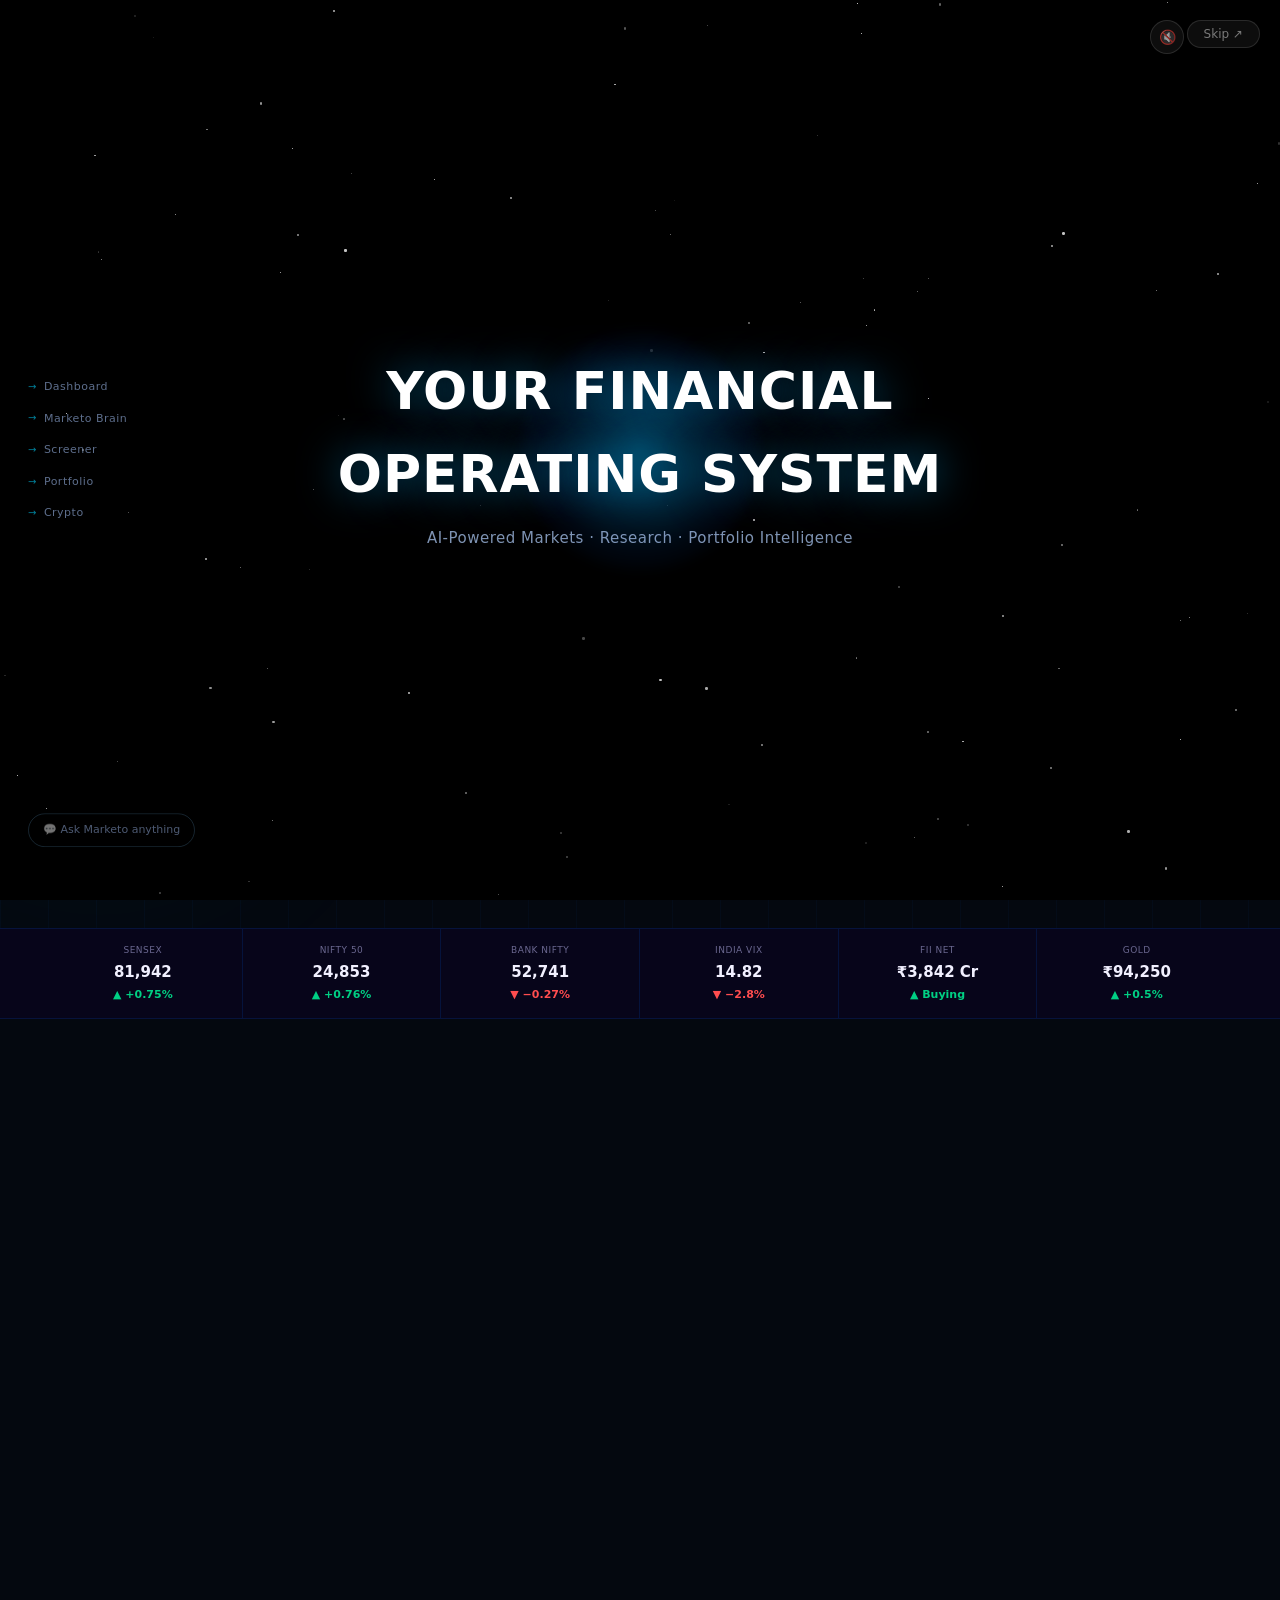
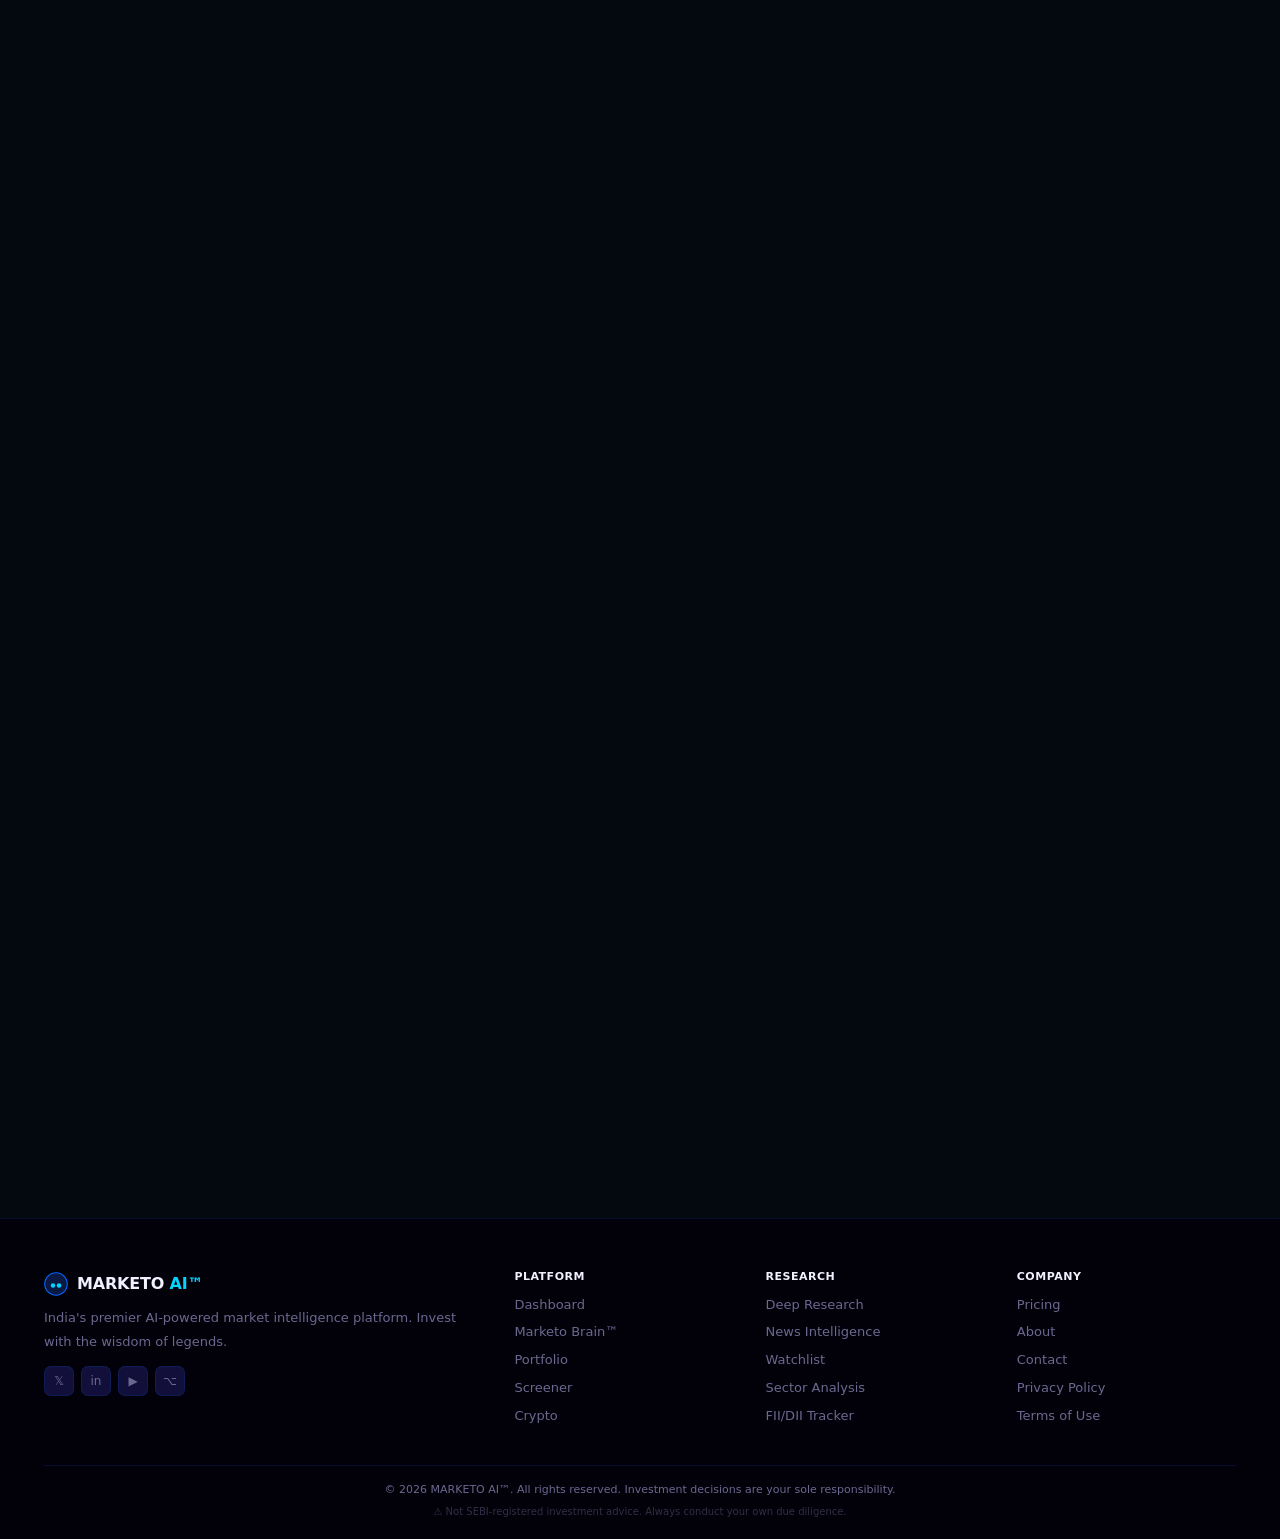
==== commit 6ff18796: "Add files via upload" ====
--- a/index.html
+++ b/index.html
@@ -107,6 +107,62 @@
 .arr-text{font-family:var(--fd);font-size:clamp(14px,2.5vw,20px);font-weight:600;color:rgba(196,192,255,.85);text-align:center;line-height:1.8;max-width:500px;transition:opacity .4s}
 .skip-btn{position:fixed;top:20px;right:20px;z-index:10000;background:rgba(255,255,255,.05);border:1px solid rgba(255,255,255,.12);color:rgba(255,255,255,.45);padding:6px 16px;border-radius:20px;font-size:12px;cursor:pointer;font-family:inherit;transition:all .2s}
 .skip-btn:hover{background:rgba(255,255,255,.1);color:#fff}
+
+/* ── SOUND TOGGLE ── */
+.sound-btn{position:fixed;top:20px;right:96px;z-index:10000;width:34px;height:34px;border-radius:50%;background:rgba(255,255,255,.05);border:1px solid rgba(255,255,255,.12);color:rgba(255,255,255,.6);cursor:pointer;font-size:14px;display:flex;align-items:center;justify-content:center;transition:all .2s}
+.sound-btn:hover{background:rgba(255,255,255,.1);color:#fff}
+.sound-btn.on{color:var(--cyan);border-color:rgba(0,212,255,.4);box-shadow:0 0 14px rgba(0,212,255,.25)}
+
+/* ── SCENE 0: FLOATING CARDS THROUGH PARTICLES ── */
+#s0{position:absolute;inset:0;display:flex;align-items:center;justify-content:center;overflow:hidden}
+.s0-particles{position:absolute;inset:0;pointer-events:none}
+.s0-particle{position:absolute;border-radius:50%;background:radial-gradient(circle,rgba(0,212,255,.9),rgba(0,100,255,.1));animation:s0rise linear infinite}
+@keyframes s0rise{0%{transform:translateY(0) translateX(0);opacity:0}8%{opacity:1}92%{opacity:1}100%{transform:translateY(-100vh) translateX(var(--drift,0px));opacity:0}}
+.s0-orb-center{position:absolute;width:240px;height:240px;border-radius:50%;background:radial-gradient(circle,rgba(0,180,255,.35),rgba(0,80,200,.08) 60%,transparent 80%);filter:blur(6px);animation:s0pulse 4s ease-in-out infinite}
+@keyframes s0pulse{0%,100%{transform:scale(1);opacity:.7}50%{transform:scale(1.15);opacity:1}}
+.s0-cards{position:absolute;inset:0;pointer-events:none}
+.s0-card{
+  position:absolute;min-width:150px;max-width:210px;padding:14px 16px;border-radius:14px;
+  background:linear-gradient(135deg,rgba(20,30,60,.55),rgba(10,15,35,.4));
+  border:1px solid rgba(120,200,255,.25);backdrop-filter:blur(8px);-webkit-backdrop-filter:blur(8px);
+  box-shadow:0 8px 32px rgba(0,40,120,.4),inset 0 1px 0 rgba(255,255,255,.08);
+  animation:s0float ease-in-out infinite;opacity:0;
+}
+.s0-card-label{font-size:9px;font-weight:700;color:rgba(150,210,255,.7);text-transform:uppercase;letter-spacing:.6px;margin-bottom:4px}
+.s0-card-val{font-family:var(--fd);font-size:18px;font-weight:800;color:#fff;text-shadow:0 0 14px rgba(0,200,255,.4)}
+.s0-card-sub{font-size:10px;color:rgba(180,210,255,.55);margin-top:2px}
+@keyframes s0float{
+  0%{opacity:0;transform:translateY(40px) scale(.9) rotate(-2deg)}
+  10%{opacity:1}
+  50%{transform:translateY(-12px) scale(1) rotate(1deg)}
+  90%{opacity:1}
+  100%{opacity:0;transform:translateY(-50px) scale(.95) rotate(-1deg)}
+}
+.s0-title-wrap{position:relative;z-index:5;text-align:center;pointer-events:none}
+.s0-title{
+  font-family:var(--fd);font-weight:900;letter-spacing:1px;
+  font-size:clamp(28px,6vw,52px);color:#fff;text-transform:uppercase;
+  text-shadow:0 0 40px rgba(0,180,255,.5);
+  opacity:0;animation:s0titlein 1.2s ease forwards .4s;
+}
+.s0-sub{
+  font-size:clamp(12px,1.6vw,15px);color:rgba(180,210,255,.7);letter-spacing:.5px;
+  margin-top:10px;opacity:0;animation:s0titlein 1.2s ease forwards 1s;
+}
+@keyframes s0titlein{from{opacity:0;transform:translateY(14px)}to{opacity:1;transform:translateY(0)}}
+.s0-nav-rail{
+  position:absolute;left:28px;top:50%;transform:translateY(-50%);z-index:6;
+  display:flex;flex-direction:column;gap:14px;opacity:0;animation:s0navin .8s ease forwards 1.6s;
+}
+@keyframes s0navin{from{opacity:0;transform:translate(-50%,-50%) translateX(-8px)}to{opacity:1;transform:translateY(-50%) translateX(0)}}
+.s0-nav-item{font-size:11px;color:rgba(170,200,255,.55);letter-spacing:.5px;display:flex;align-items:center;gap:7px}
+.s0-nav-item::before{content:'→';color:rgba(0,212,255,.6);font-size:10px}
+.s0-asktag{
+  position:absolute;bottom:36px;left:28px;z-index:6;font-size:11px;color:rgba(170,200,255,.45);
+  border:1px solid rgba(120,200,255,.18);padding:7px 14px;border-radius:20px;
+  opacity:0;animation:s0navin .8s ease forwards 2s;
+}
+@media(max-width:640px){.s0-nav-rail{display:none}.s0-asktag{left:16px;bottom:24px}}
 
 /* ══ MARKETO CHARACTER ENGINE ══ */
 .mk-char{display:flex;flex-direction:column;align-items:center;cursor:pointer;position:relative;z-index:10;filter:drop-shadow(0 0 30px rgba(0,100,255,.4));transition:filter .4s}
@@ -470,11 +526,31 @@
 
 <!-- ═══════════════════ INTRO ═══════════════════ -->
 <button class="skip-btn" id="skipBtn" onclick="skipIntro()">Skip ↗</button>
+<button class="sound-btn" id="soundBtn" onclick="toggleAmbient()" title="Toggle ambient sound">🔇</button>
 <div id="intro">
   <div class="stars-bg" id="stars"></div>
 
+  <!-- S0: FLOATING CARDS THROUGH PARTICLES -->
+  <div id="s0">
+    <div class="s0-particles" id="s0particles"></div>
+    <div class="s0-orb-center"></div>
+    <div class="s0-cards" id="s0cards"></div>
+    <div class="s0-title-wrap">
+      <div class="s0-title">Your Financial<br>Operating System</div>
+      <div class="s0-sub">AI-Powered Markets · Research · Portfolio Intelligence</div>
+    </div>
+    <div class="s0-nav-rail">
+      <div class="s0-nav-item">Dashboard</div>
+      <div class="s0-nav-item">Marketo Brain</div>
+      <div class="s0-nav-item">Screener</div>
+      <div class="s0-nav-item">Portfolio</div>
+      <div class="s0-nav-item">Crypto</div>
+    </div>
+    <div class="s0-asktag">💬 Ask Marketo anything</div>
+  </div>
+
   <!-- S1: BOOT -->
-  <div id="s1">
+  <div id="s1" style="display:none">
     <div class="boot-logo">MARKETO AI™</div>
     <div class="boot-sub">FINANCIAL OPERATING SYSTEM v2.0</div>
     <div class="mod-list" id="mods">
@@ -818,8 +894,123 @@
   }
 })();
 
+/* ── SCENE 0: floating cards through particles ── */
+const S0_CARDS=[
+  {label:'NIFTY 50',val:'24,853',sub:'▲ +0.76% today'},
+  {label:'MARKETO BRAIN',val:'7 Engines',sub:'QGLP · SMILE · Buffett'},
+  {label:'BANK NIFTY',val:'52,741',sub:'▼ −0.27% today'},
+  {label:'AI SCREENER',val:'1,300+',sub:'stocks scanned live'},
+  {label:'INDIA VIX',val:'14.82',sub:'low fear zone'},
+  {label:'PORTFOLIO AI',val:'Real-time',sub:'P&L · risk · alerts'},
+  {label:'FII FLOW',val:'+₹3,842 Cr',sub:'net buying today'},
+  {label:'OPPORTUNITY FINDER', val:'Daily Scan',sub:'NSE · BSE · filings'},
+];
+function buildS0(){
+  const pWrap=document.getElementById('s0particles');
+  const cWrap=document.getElementById('s0cards');
+  if(!pWrap||!cWrap)return;
+  /* particles */
+  let pHtml='';
+  for(let i=0;i<46;i++){
+    const size=2+Math.random()*3.5;
+    const left=Math.random()*100;
+    const dur=6+Math.random()*8;
+    const delay=Math.random()*8;
+    const drift=(Math.random()*120-60).toFixed(0)+'px';
+    pHtml+=`<div class="s0-particle" style="width:${size}px;height:${size}px;left:${left}%;bottom:-10px;animation-duration:${dur}s;animation-delay:-${delay}s;--drift:${drift}"></div>`;
+  }
+  pWrap.innerHTML=pHtml;
+  /* cards — positioned around the center orb, mixed feature+stat content */
+  const positions=[
+    {top:'14%',left:'10%'},{top:'10%',left:'68%'},{top:'62%',left:'6%'},
+    {top:'66%',left:'72%'},{top:'30%',left:'78%'},{top:'74%',left:'38%'},
+    {top:'18%',left:'42%'},{top:'46%',left:'4%'},
+  ];
+  let cHtml='';
+  S0_CARDS.forEach((c,i)=>{
+    const pos=positions[i%positions.length];
+    const dur=7+Math.random()*4;
+    const delay=(i*0.5).toFixed(1);
+    cHtml+=`<div class="s0-card" style="top:${pos.top};left:${pos.left};animation-duration:${dur}s;animation-delay:${delay}s">
+      <div class="s0-card-label">${c.label}</div>
+      <div class="s0-card-val">${c.val}</div>
+      <div class="s0-card-sub">${c.sub}</div>
+    </div>`;
+  });
+  cWrap.innerHTML=cHtml;
+}
+buildS0();
+
+/* ── AMBIENT TONE (Web Audio API, fully synthesized — no audio file) ── */
+let audioCtx=null,ambientNodes=[],ambientOn=false;
+function startAmbient(){
+  if(ambientOn)return;
+  try{
+    audioCtx=audioCtx||new (window.AudioContext||window.webkitAudioContext)();
+    const now=audioCtx.currentTime;
+    const master=audioCtx.createGain();
+    master.gain.setValueAtTime(0,now);
+    master.gain.linearRampToValueAtTime(0.05,now+1.5);
+    master.connect(audioCtx.destination);
+
+    /* Soft layered drone — two detuned oscillators + slow filter sweep */
+    const freqs=[55,82.5,110];
+    freqs.forEach((f,i)=>{
+      const osc=audioCtx.createOscillator();
+      osc.type='sine';
+      osc.frequency.value=f;
+      const g=audioCtx.createGain();
+      g.gain.value=0.5/(i+1);
+      const filt=audioCtx.createBiquadFilter();
+      filt.type='lowpass';filt.frequency.value=600;
+      osc.connect(g);g.connect(filt);filt.connect(master);
+      osc.start();
+      ambientNodes.push(osc,g,filt);
+      /* slow LFO drift on filter cutoff */
+      const lfo=audioCtx.createOscillator();
+      lfo.type='sine';lfo.frequency.value=0.05+i*0.02;
+      const lfoGain=audioCtx.createGain();lfoGain.gain.value=200;
+      lfo.connect(lfoGain);lfoGain.connect(filt.frequency);
+      lfo.start();
+      ambientNodes.push(lfo,lfoGain);
+    });
+    ambientNodes.push(master);
+    ambientOn=true;
+    document.getElementById('soundBtn').textContent='🔊';
+    document.getElementById('soundBtn').classList.add('on');
+  }catch(e){ /* Web Audio unavailable — fail silently */ }
+}
+function stopAmbient(){
+  if(!ambientOn)return;
+  const master=ambientNodes[ambientNodes.length-1];
+  if(master&&audioCtx){
+    const now=audioCtx.currentTime;
+    master.gain.linearRampToValueAtTime(0,now+0.6);
+  }
+  setTimeout(()=>{
+    ambientNodes.forEach(n=>{try{n.stop&&n.stop();}catch(e){}try{n.disconnect&&n.disconnect();}catch(e){}});
+    ambientNodes=[];
+  },700);
+  ambientOn=false;
+  document.getElementById('soundBtn').textContent='🔇';
+  document.getElementById('soundBtn').classList.remove('on');
+}
+function toggleAmbient(){ ambientOn?stopAmbient():startAmbient(); }
+
 /* ── CINEMATIC INTRO ── */
 let introSkip=false;
+function runScene0ThenBoot(){
+  setTimeout(()=>{
+    if(introSkip)return;
+    const s0=document.getElementById('s0'),s1=document.getElementById('s1');
+    s0.style.transition='opacity .6s';s0.style.opacity='0';
+    setTimeout(()=>{
+      if(introSkip)return;
+      s0.style.display='none';s1.style.display='flex';
+      runIntro();
+    },600);
+  },3400);
+}
 function runIntro(){
   const N=8;
   for(let i=0;i<N;i++){
@@ -874,7 +1065,7 @@
   initPage();
 }
 function skipIntro(){introSkip=true;finishIntro();}
-setTimeout(runIntro,200);
+setTimeout(runScene0ThenBoot,200);
 setTimeout(()=>{if(!introSkip)finishIntro();},12000);
 
 /* ── INIT PAGE ── */
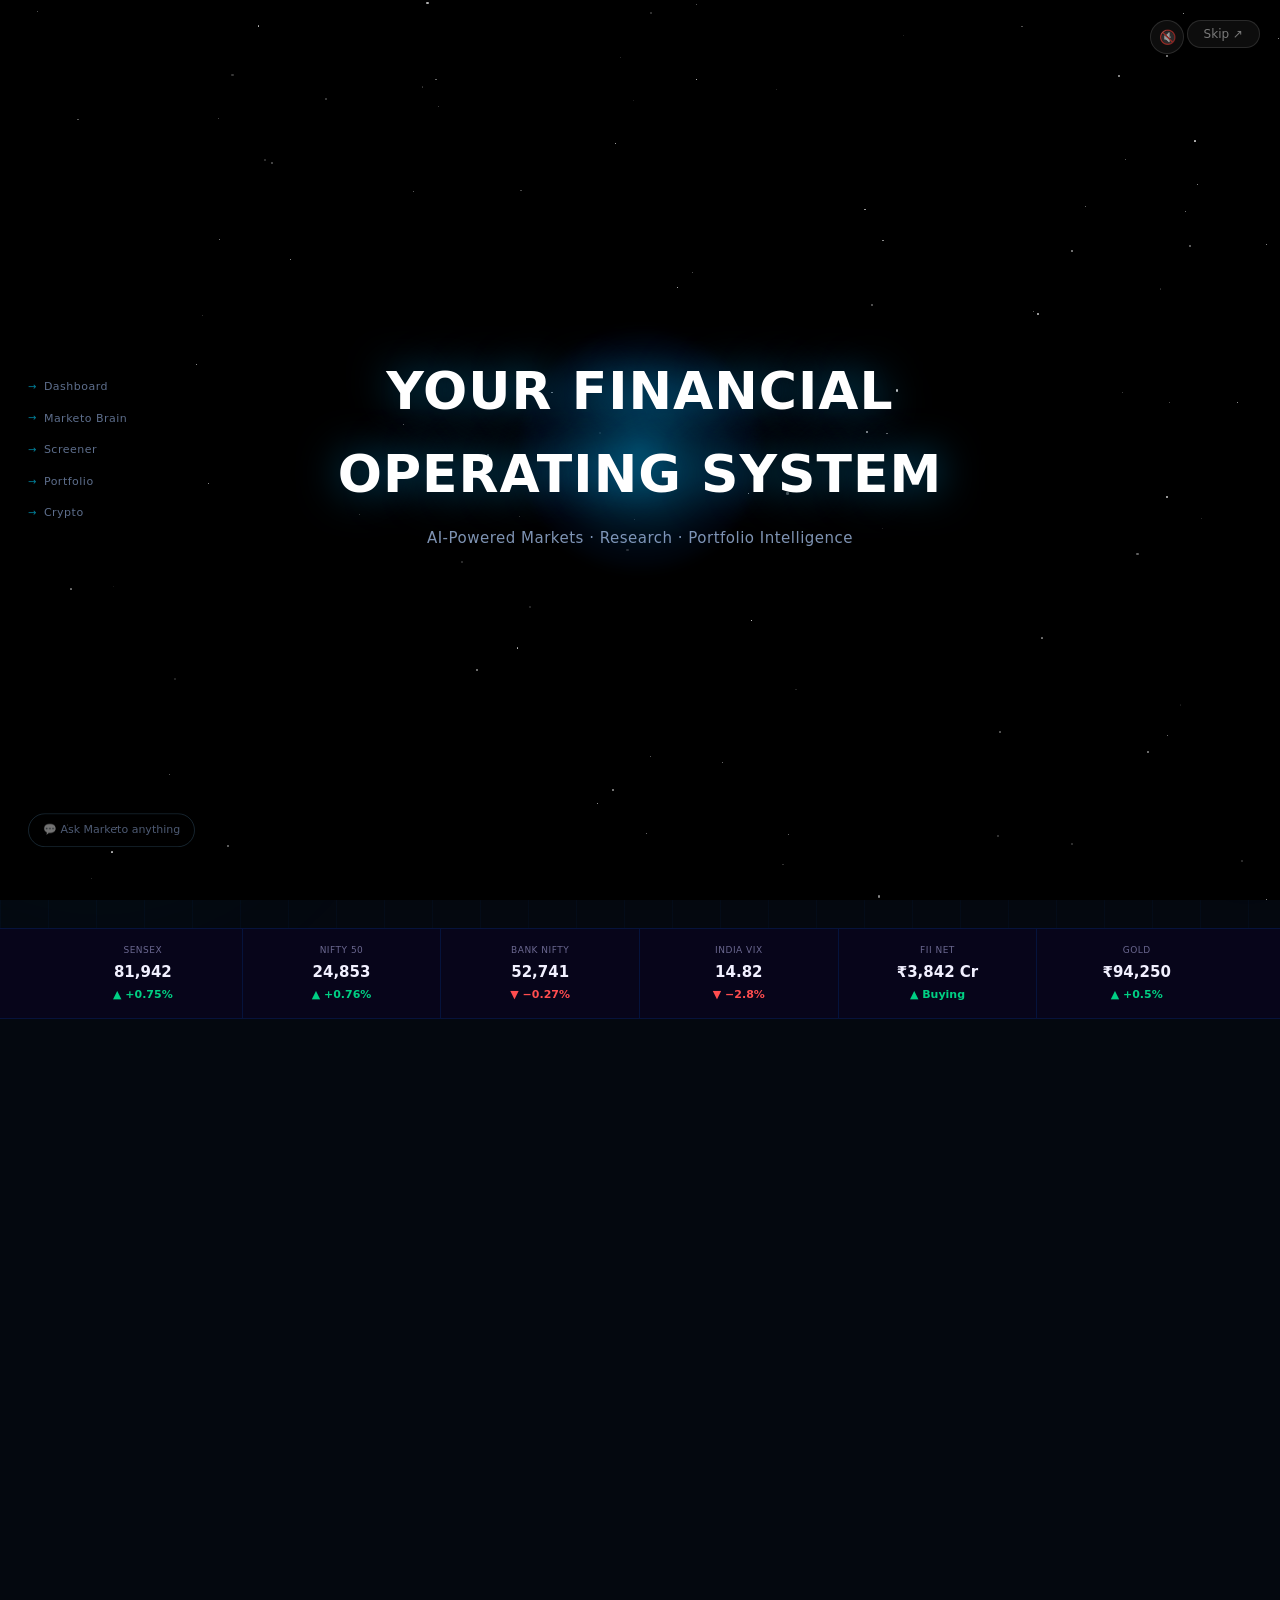
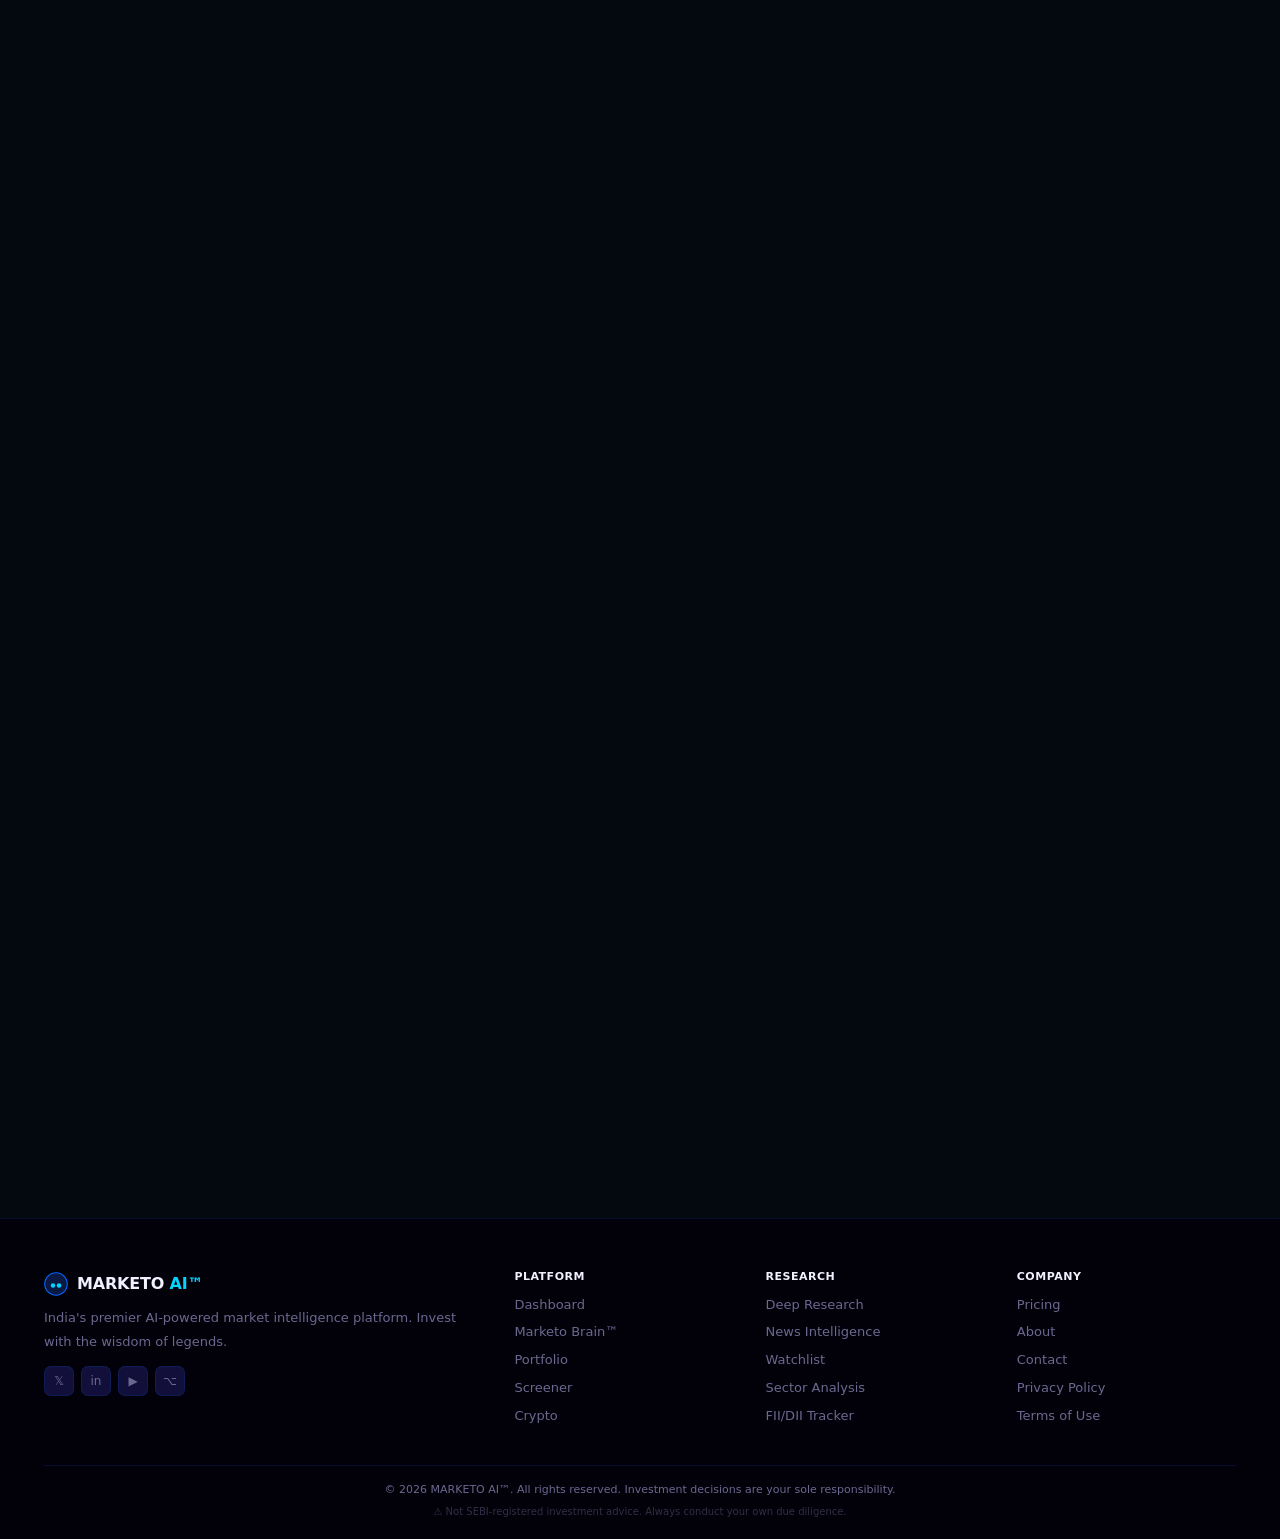
==== commit d1537210: "Add files via upload" ====
--- a/index.html
+++ b/index.html
@@ -109,7 +109,9 @@
 .skip-btn:hover{background:rgba(255,255,255,.1);color:#fff}
 
 /* ── SOUND TOGGLE ── */
-.sound-btn{position:fixed;top:20px;right:96px;z-index:10000;width:34px;height:34px;border-radius:50%;background:rgba(255,255,255,.05);border:1px solid rgba(255,255,255,.12);color:rgba(255,255,255,.6);cursor:pointer;font-size:14px;display:flex;align-items:center;justify-content:center;transition:all .2s}
+.sound-btn{position:fixed;top:20px;right:96px;z-index:10000;width:34px;height:34px;border-radius:50%;background:rgba(255,255,255,.05);border:1px solid rgba(255,255,255,.12);color:rgba(255,255,255,.6);cursor:pointer;font-size:14px;display:flex;align-items:center;justify-content:center;transition:all .2s;animation:soundHint 2s ease-in-out infinite}
+@keyframes soundHint{0%,100%{box-shadow:0 0 0 0 rgba(0,212,255,.35)}50%{box-shadow:0 0 0 7px rgba(0,212,255,0)}}
+.sound-btn.on{animation:none}
 .sound-btn:hover{background:rgba(255,255,255,.1);color:#fff}
 .sound-btn.on{color:var(--cyan);border-color:rgba(0,212,255,.4);box-shadow:0 0 14px rgba(0,212,255,.25)}
 
@@ -171,8 +173,11 @@
 /* ANTENNAS */
 .mk-ants{display:flex;gap:56px;margin-bottom:-4px;position:relative;z-index:3}
 .mk-ant{display:flex;flex-direction:column;align-items:center}
-.mk-ant-b{width:11px;height:11px;border-radius:50%;background:linear-gradient(135deg,#60C0FF,#0066FF);box-shadow:0 0 8px rgba(0,180,255,.8);animation:antG 2s ease-in-out infinite}
+.mk-ant-b{width:11px;height:11px;border-radius:50%;background:linear-gradient(135deg,#60C0FF,#0066FF);box-shadow:0 0 8px rgba(0,180,255,.8);animation:antG 2s ease-in-out infinite;transition:background .6s,box-shadow .6s}
 .mk-ant:last-child .mk-ant-b{animation-delay:-.7s}
+/* Market pulse — antenna glow reflects live Nifty direction per character spec */
+.mk-pulse-up .mk-ant-b{background:linear-gradient(135deg,#6EE7B7,#00D084)!important;box-shadow:0 0 8px rgba(0,208,132,.85)!important}
+.mk-pulse-down .mk-ant-b{background:linear-gradient(135deg,#FCA5A5,#FF4D4F)!important;box-shadow:0 0 8px rgba(255,77,79,.85)!important}
 @keyframes antG{0%,100%{box-shadow:0 0 8px rgba(0,180,255,.8)}50%{box-shadow:0 0 18px rgba(0,212,255,1)}}
 .mk-ant-p{width:5px;height:20px;background:linear-gradient(to bottom,#5BA0E0,#1A3A8A);border-radius:2px}
 
@@ -234,6 +239,17 @@
 /* LEGS */
 .mk-legs{display:flex;gap:12px;justify-content:center;position:relative;z-index:4;margin-top:-2px}
 .mk-leg{display:flex;flex-direction:column;align-items:center}
+/* ── HOVER RING (per spec: blue energy ring, continuous float, data pulse) ── */
+.mk-hoverring{
+  position:absolute;bottom:-14px;left:50%;transform:translateX(-50%);
+  width:96px;height:18px;border-radius:50%;
+  border:2px solid rgba(0,212,255,.55);
+  box-shadow:0 0 16px rgba(0,180,255,.5),inset 0 0 10px rgba(0,180,255,.3);
+  background:radial-gradient(ellipse at center,rgba(0,150,255,.18),transparent 70%);
+  animation:hoverRingPulse 2.4s ease-in-out infinite;
+  z-index:2;pointer-events:none;
+}
+@keyframes hoverRingPulse{0%,100%{opacity:.55;transform:translateX(-50%) scaleX(1)}50%{opacity:1;transform:translateX(-50%) scaleX(1.08)}}
 .mk-thigh{width:28px;height:26px;border-radius:4px 4px 0 0;background:linear-gradient(155deg,#1248CC,#0A2480);box-shadow:inset -2px 0 5px rgba(0,0,0,.25)}
 .mk-shin{width:24px;height:24px;border-radius:0 0 4px 4px;background:linear-gradient(155deg,#1A5AFF,#0A2E8A);margin-top:-1px;box-shadow:inset -2px 0 5px rgba(0,0,0,.2)}
 .mk-foot{width:32px;height:11px;border-radius:4px 4px 5px 5px;background:linear-gradient(135deg,#E8F2FF,#B0CDFF);margin-top:-1px;box-shadow:0 3px 7px rgba(0,0,80,.22)}
@@ -549,23 +565,6 @@
     <div class="s0-asktag">💬 Ask Marketo anything</div>
   </div>
 
-  <!-- S1: BOOT -->
-  <div id="s1" style="display:none">
-    <div class="boot-logo">MARKETO AI™</div>
-    <div class="boot-sub">FINANCIAL OPERATING SYSTEM v2.0</div>
-    <div class="mod-list" id="mods">
-      <div class="mod" id="m0"><span class="mod-n">Research Brain</span><span class="mod-s" id="ms0">INIT...</span></div>
-      <div class="mod" id="m1"><span class="mod-n">Portfolio Intelligence</span><span class="mod-s" id="ms1">—</span></div>
-      <div class="mod" id="m2"><span class="mod-n">Market Scanner</span><span class="mod-s" id="ms2">—</span></div>
-      <div class="mod" id="m3"><span class="mod-n">Crypto Intelligence</span><span class="mod-s" id="ms3">—</span></div>
-      <div class="mod" id="m4"><span class="mod-n">News Intelligence</span><span class="mod-s" id="ms4">—</span></div>
-      <div class="mod" id="m5"><span class="mod-n">Risk Engine</span><span class="mod-s" id="ms5">—</span></div>
-      <div class="mod" id="m6"><span class="mod-n">CNBC Live Feed</span><span class="mod-s" id="ms6">—</span></div>
-      <div class="mod" id="m7"><span class="mod-n">Marketo Brain™</span><span class="mod-s" id="ms7">—</span></div>
-    </div>
-    <div class="boot-prog"><div class="boot-fill" id="bfill"></div></div>
-  </div>
-
   <!-- S2: ARRIVAL -->
   <div id="s2" style="display:none;flex-direction:column;align-items:center;gap:22px;position:relative">
     <!-- Marketo in arrival scene (same character) -->
@@ -578,11 +577,12 @@
         <div class="mk-neck"></div>
         <div class="mk-bwrap"><div class="mk-arm mk-arm-l"><div class="mk-arm-u"></div><div class="mk-arm-lo"></div><div class="mk-hand"></div></div><div class="mk-torso"><div class="mk-torso-t"><div class="mk-chest"><div class="mk-chest-i">M</div></div></div><div class="mk-torso-b"><div class="mk-belt"><div class="mk-buckle"></div></div></div></div><div class="mk-arm mk-arm-r"><div class="mk-arm-u"></div><div class="mk-arm-lo"></div><div class="mk-hand"></div></div></div>
         <div class="mk-legs"><div class="mk-leg"><div class="mk-thigh"></div><div class="mk-shin"></div><div class="mk-foot"></div></div><div class="mk-leg"><div class="mk-thigh"></div><div class="mk-shin"></div><div class="mk-foot"></div></div></div>
+        <div class="mk-hoverring"></div>
       </div>
     </div>
     <div class="arr-name">MARKETO AI™</div>
     <div class="arr-text" id="arrText">Namaste, Pradeep.<br>Welcome aboard your Financial Operating System.</div>
-    <div style="display:flex;gap:12px;flex-wrap:wrap;justify-content:center;margin-top:6px" id="arrBtns" style="display:none">
+    <div style="display:none;gap:12px;flex-wrap:wrap;justify-content:center;margin-top:6px" id="arrBtns">
       <a href="dashboard.html" class="btn btn-blue btn-lg">⚡ Launch Dashboard</a>
       <a href="brain.html" class="btn btn-cyan btn-lg">🧠 Marketo Brain</a>
     </div>
@@ -706,6 +706,7 @@
                   <div class="mk-leg"><div class="mk-thigh"></div><div class="mk-shin"></div><div class="mk-foot"></div></div>
                   <div class="mk-leg"><div class="mk-thigh"></div><div class="mk-shin"></div><div class="mk-foot"></div></div>
                 </div>
+                <div class="mk-hoverring"></div>
               </div>
             </div>
 
@@ -865,19 +866,16 @@
   </div>
 </footer>
 
-<!-- FLOATING COMPANION -->
+<!-- FLOATING COMPANION (icon-only — the one true MARKETO lives in the hero section, not duplicated here) -->
 <div class="floater" id="floater">
   <div class="ft-speech" id="ftSpeech">Ask me about markets! 📈</div>
   <button class="ft-btn" onclick="window.location.href='brain.html'" aria-label="Marketo Brain">
-    <!-- Mini floating character -->
-    <div class="mk-char" style="transform:scale(.55);margin:-28px">
-      <div class="mk-ants"><div class="mk-ant"><div class="mk-ant-b"></div><div class="mk-ant-p"></div></div><div class="mk-ant"><div class="mk-ant-b"></div><div class="mk-ant-p"></div></div></div>
-      <div class="mk-hp"><div class="mk-hp-band"></div><div class="mk-hp-cup mk-hp-l"></div><div class="mk-hp-cup mk-hp-r"></div></div>
-      <div class="mk-head"><div class="mk-face"><div class="mk-eyes"><div class="mk-eye"></div><div class="mk-eye"></div></div><div class="mk-mouth"><div class="mk-mc"></div></div></div></div>
-      <div class="mk-neck"></div>
-      <div class="mk-bwrap"><div class="mk-arm mk-arm-l"><div class="mk-arm-u"></div><div class="mk-arm-lo"></div><div class="mk-hand"></div></div><div class="mk-torso"><div class="mk-torso-t"><div class="mk-chest"><div class="mk-chest-i" style="font-size:8px">M</div></div></div><div class="mk-torso-b"><div class="mk-belt"><div class="mk-buckle"></div></div></div></div><div class="mk-arm mk-arm-r"><div class="mk-arm-u"></div><div class="mk-arm-lo"></div><div class="mk-hand"></div></div></div>
-      <div class="mk-legs"><div class="mk-leg"><div class="mk-thigh"></div><div class="mk-shin"></div><div class="mk-foot"></div></div><div class="mk-leg"><div class="mk-thigh"></div><div class="mk-shin"></div><div class="mk-foot"></div></div></div>
-    </div>
+    <svg width="26" height="26" viewBox="0 0 32 32" xmlns="http://www.w3.org/2000/svg">
+      <circle cx="16" cy="16" r="15" fill="#0A1842" stroke="#00D4FF" stroke-width="1.5"/>
+      <circle cx="12" cy="14" r="2.6" fill="#00D4FF"/>
+      <circle cx="20" cy="14" r="2.6" fill="#00D4FF"/>
+      <path d="M11 20 Q16 24 21 20" stroke="#00D4FF" stroke-width="1.5" fill="none" stroke-linecap="round"/>
+    </svg>
   </button>
 </div>
 
@@ -909,13 +907,13 @@
   const pWrap=document.getElementById('s0particles');
   const cWrap=document.getElementById('s0cards');
   if(!pWrap||!cWrap)return;
-  /* particles */
+  /* particles — slower, more deliberate drift for a premium cinematic feel */
   let pHtml='';
   for(let i=0;i<46;i++){
     const size=2+Math.random()*3.5;
     const left=Math.random()*100;
-    const dur=6+Math.random()*8;
-    const delay=Math.random()*8;
+    const dur=10+Math.random()*10;
+    const delay=Math.random()*10;
     const drift=(Math.random()*120-60).toFixed(0)+'px';
     pHtml+=`<div class="s0-particle" style="width:${size}px;height:${size}px;left:${left}%;bottom:-10px;animation-duration:${dur}s;animation-delay:-${delay}s;--drift:${drift}"></div>`;
   }
@@ -929,8 +927,8 @@
   let cHtml='';
   S0_CARDS.forEach((c,i)=>{
     const pos=positions[i%positions.length];
-    const dur=7+Math.random()*4;
-    const delay=(i*0.5).toFixed(1);
+    const dur=11+Math.random()*5;
+    const delay=(i*0.7).toFixed(1);
     cHtml+=`<div class="s0-card" style="top:${pos.top};left:${pos.left};animation-duration:${dur}s;animation-delay:${delay}s">
       <div class="s0-card-label">${c.label}</div>
       <div class="s0-card-val">${c.val}</div>
@@ -942,7 +940,8 @@
 buildS0();
 
 /* ── AMBIENT TONE (Web Audio API, fully synthesized — no audio file) ── */
-let audioCtx=null,ambientNodes=[],ambientOn=false;
+let audioCtx=null,ambientNodes=[],ambientOn=false,ambientMasterGain=null;
+const AMBIENT_VOL=0.16; /* raised from 0.05 — previous level was inaudible on most devices */
 function startAmbient(){
   if(ambientOn)return;
   try{
@@ -950,10 +949,11 @@
     const now=audioCtx.currentTime;
     const master=audioCtx.createGain();
     master.gain.setValueAtTime(0,now);
-    master.gain.linearRampToValueAtTime(0.05,now+1.5);
+    master.gain.linearRampToValueAtTime(AMBIENT_VOL,now+1.8); /* smooth fade-in, no abrupt start */
     master.connect(audioCtx.destination);
-
-    /* Soft layered drone — two detuned oscillators + slow filter sweep */
+    ambientMasterGain=master;
+
+    /* Soft layered drone — detuned oscillators + slow filter sweep */
     const freqs=[55,82.5,110];
     freqs.forEach((f,i)=>{
       const osc=audioCtx.createOscillator();
@@ -978,6 +978,10 @@
     ambientOn=true;
     document.getElementById('soundBtn').textContent='🔊';
     document.getElementById('soundBtn').classList.add('on');
+    /* Captain Marketo's pilot announcement plays once per session, only
+       after sound is actually enabled by the user (browsers block
+       autoplay-with-sound — this IS the correct, working approach). */
+    playPilotAnnouncement();
   }catch(e){ /* Web Audio unavailable — fail silently */ }
 }
 function stopAmbient(){
@@ -994,50 +998,94 @@
   ambientOn=false;
   document.getElementById('soundBtn').textContent='🔇';
   document.getElementById('soundBtn').classList.remove('on');
+  if(window.speechSynthesis)window.speechSynthesis.cancel();
 }
 function toggleAmbient(){ ambientOn?stopAmbient():startAmbient(); }
+
+/* ── CAPTAIN MARKETO PILOT ANNOUNCEMENT (Web Speech API — synthesized
+   client-side by the browser, no audio file, no licensing concerns) ── */
+let pilotSpoken=false;
+const PILOT_SCRIPT="Hi, this is Marketo, your captain speaking. Welcome aboard your Personal Financial Operating System. On this flight, you'll have access to Marketo Brain for AI-powered research, a live Bloomberg-style dashboard, real-time portfolio intelligence, and an AI screener covering over thirteen hundred stocks. Sit back, relax, and let's find your next great investment.";
+
+function pickPilotVoice(){
+  const voices=window.speechSynthesis.getVoices();
+  if(!voices||!voices.length)return null;
+  /* Prefer higher-quality natural/neural voices first — these sound far
+     less robotic than default system voices. Order matters: most
+     natural-sounding first. */
+  const preferredNames=[
+    'Google UK English Male','Google US English',
+    'Microsoft Guy Online','Microsoft Ryan Online','Microsoft Guy',
+    'Daniel','Arthur','Oliver','Matthew',
+    'Alex','Aaron','Fred'
+  ];
+  for(const name of preferredNames){
+    const m=voices.find(v=>v.name.includes(name));
+    if(m)return m;
+  }
+  const male=voices.find(v=>/male/i.test(v.name)&&!/female/i.test(v.name));
+  if(male)return male;
+  const en=voices.find(v=>v.lang&&v.lang.startsWith('en'));
+  return en||voices[0];
+}
+
+function speakWithFallback(){
+  if(!window.speechSynthesis)return;
+  const utter=new SpeechSynthesisUtterance(PILOT_SCRIPT);
+  const voice=pickPilotVoice();
+  if(voice)utter.voice=voice;
+  /* Natural rate and default pitch — pushing pitch away from 1.0 is what
+     made most system TTS engines sound distorted/ugly. Let the chosen
+     voice speak in its own natural register instead of forcing it. */
+  utter.rate=0.98;
+  utter.pitch=1.0;
+  utter.volume=1;
+  /* Duck the ambient drone while the captain speaks, then restore */
+  if(ambientMasterGain&&audioCtx){
+    const now=audioCtx.currentTime;
+    ambientMasterGain.gain.linearRampToValueAtTime(AMBIENT_VOL*0.35,now+0.5);
+  }
+  utter.onend=utter.onerror=()=>{
+    if(ambientMasterGain&&audioCtx&&ambientOn){
+      const now=audioCtx.currentTime;
+      ambientMasterGain.gain.linearRampToValueAtTime(AMBIENT_VOL,now+1);
+    }
+  };
+  window.speechSynthesis.speak(utter);
+}
+
+function playPilotAnnouncement(){
+  if(pilotSpoken||!window.speechSynthesis)return;
+  pilotSpoken=true;
+  /* Voice list loads asynchronously in some browsers — wait for it once if empty */
+  if(window.speechSynthesis.getVoices().length===0){
+    window.speechSynthesis.addEventListener('voiceschanged',()=>speakWithFallback(),{once:true});
+    setTimeout(speakWithFallback,300); /* fallback in case the event never fires */
+  } else {
+    speakWithFallback();
+  }
+}
 
 /* ── CINEMATIC INTRO ── */
 let introSkip=false;
 function runScene0ThenBoot(){
+  /* Scene 0 now holds for ~9s of cinematic floating-card motion before
+     transitioning straight into the arrival scene — the old boot
+     checklist page (S1) has been removed entirely. */
   setTimeout(()=>{
     if(introSkip)return;
-    const s0=document.getElementById('s0'),s1=document.getElementById('s1');
-    s0.style.transition='opacity .6s';s0.style.opacity='0';
+    const s0=document.getElementById('s0'),s2=document.getElementById('s2');
+    s0.style.transition='opacity .9s';s0.style.opacity='0';
     setTimeout(()=>{
       if(introSkip)return;
-      s0.style.display='none';s1.style.display='flex';
-      runIntro();
-    },600);
-  },3400);
-}
-function runIntro(){
-  const N=8;
-  for(let i=0;i<N;i++){
-    setTimeout(()=>{
-      if(introSkip)return;
-      const m=document.getElementById('m'+i);
-      const ms=document.getElementById('ms'+i);
-      if(m)m.classList.add('on');
-      if(ms){ms.textContent='ONLINE';ms.insertAdjacentHTML('beforebegin','<span class="mod-dot" style="margin-right:6px"></span>');}
-      document.getElementById('bfill').style.width=((i+1)/N*100)+'%';
-    }, 300+i*270);
-  }
-  // Switch to Scene 2
-  setTimeout(()=>{
-    if(introSkip)return;
-    const s1=document.getElementById('s1'),s2=document.getElementById('s2');
-    s1.style.transition='opacity .6s';s1.style.opacity='0';
-    setTimeout(()=>{
-      s1.style.display='none';s2.style.display='flex';
+      s0.style.display='none';s2.style.display='flex';
       cycleArrival();
-    },600);
-  }, 300+8*270+400);
+    },900);
+  },9000);
 }
 
 const ARR_MSGS=[
   'Namaste, Pradeep.<br>Welcome aboard your Financial Operating System.',
-  'All systems are online.<br>Preparing your market intelligence dashboard...',
   'Where would you like to begin today, Captain?'
 ];
 let arrI=0;
@@ -1066,7 +1114,7 @@
 }
 function skipIntro(){introSkip=true;finishIntro();}
 setTimeout(runScene0ThenBoot,200);
-setTimeout(()=>{if(!introSkip)finishIntro();},12000);
+setTimeout(()=>{if(!introSkip)finishIntro();},16000);
 
 /* ── INIT PAGE ── */
 function initPage(){
@@ -1077,6 +1125,17 @@
   initScrollAnim();
   initIdleSpeech();
   checkMarketHours();
+  syncAntennaMarketPulse();
+}
+
+/* ── ANTENNA MARKET PULSE — reflects live Nifty direction per character spec ── */
+function syncAntennaMarketPulse(){
+  const nifty=TICKS.find(t=>t.n==='NIFTY50');
+  const up=nifty?nifty.u===1:true;
+  document.querySelectorAll('.mk-char').forEach(el=>{
+    el.classList.remove('mk-pulse-up','mk-pulse-down');
+    el.classList.add(up?'mk-pulse-up':'mk-pulse-down');
+  });
 }
 
 /* ── NAVBAR ── */
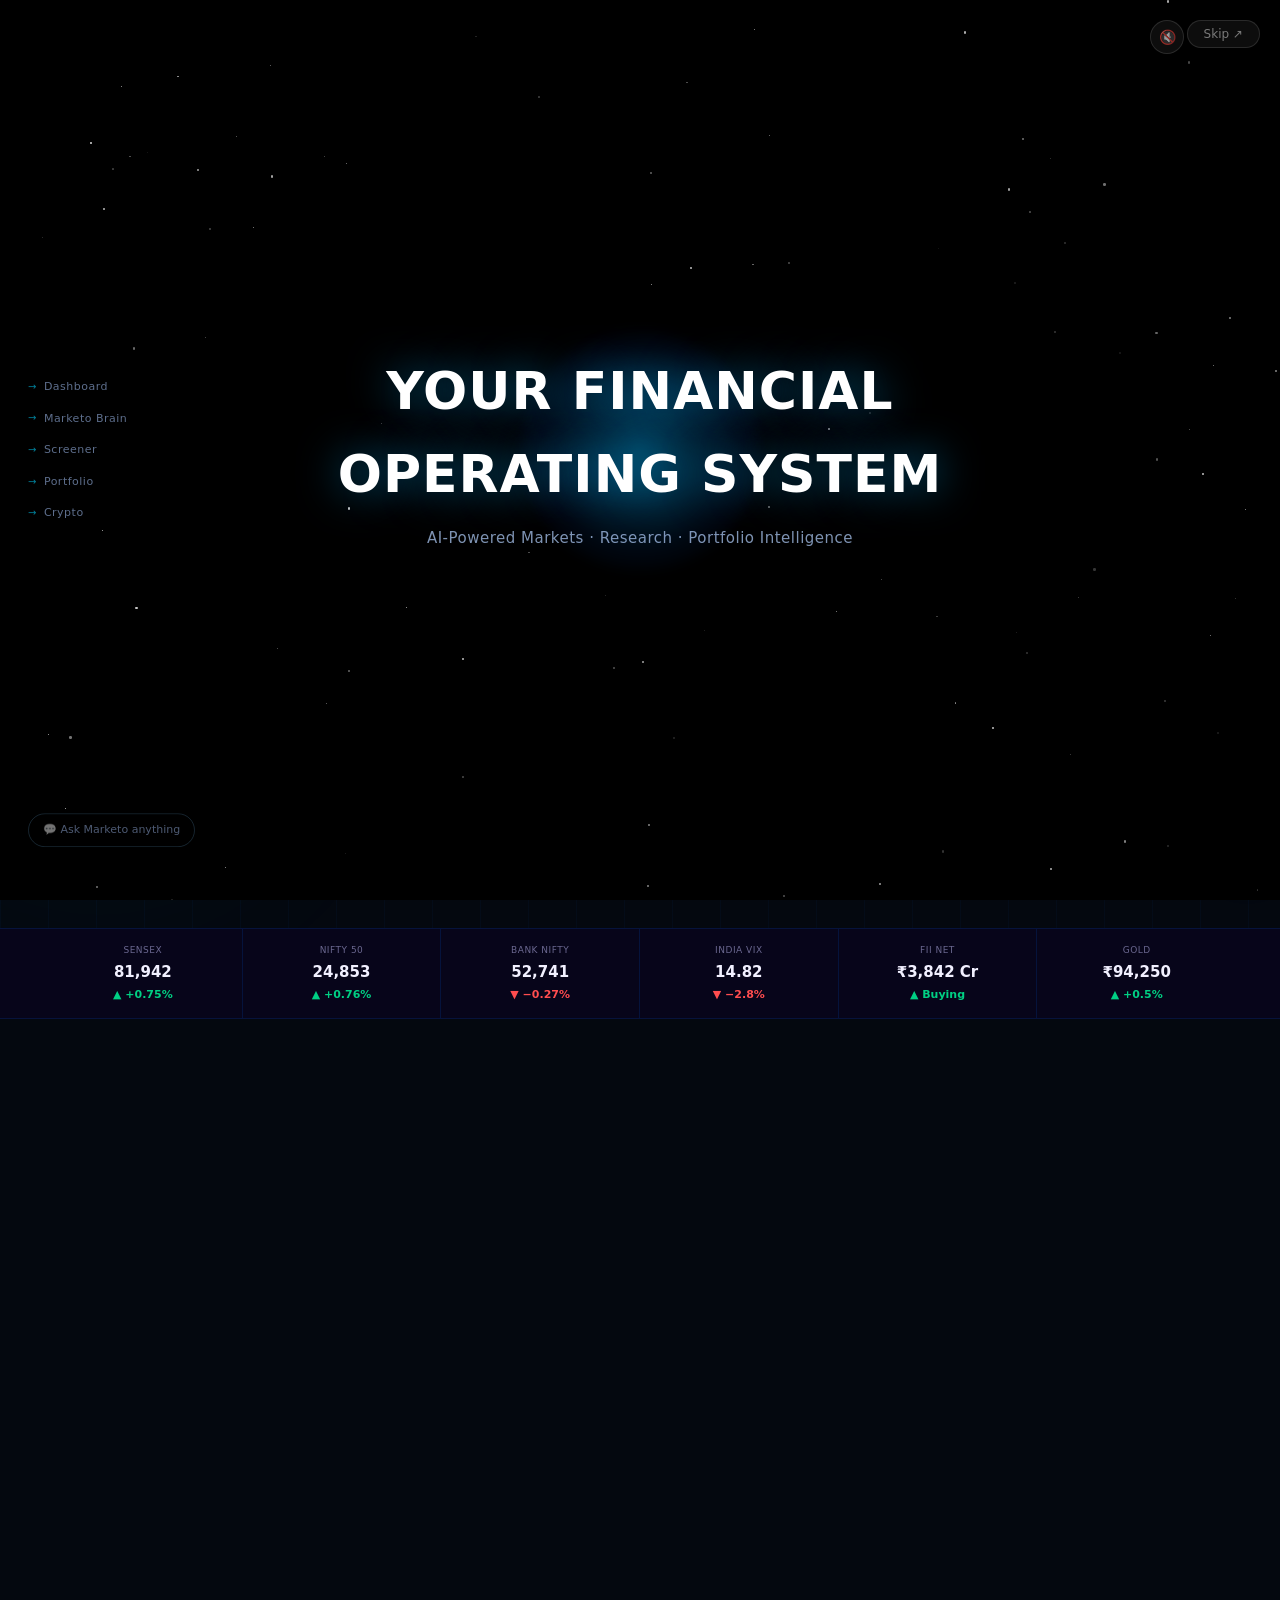
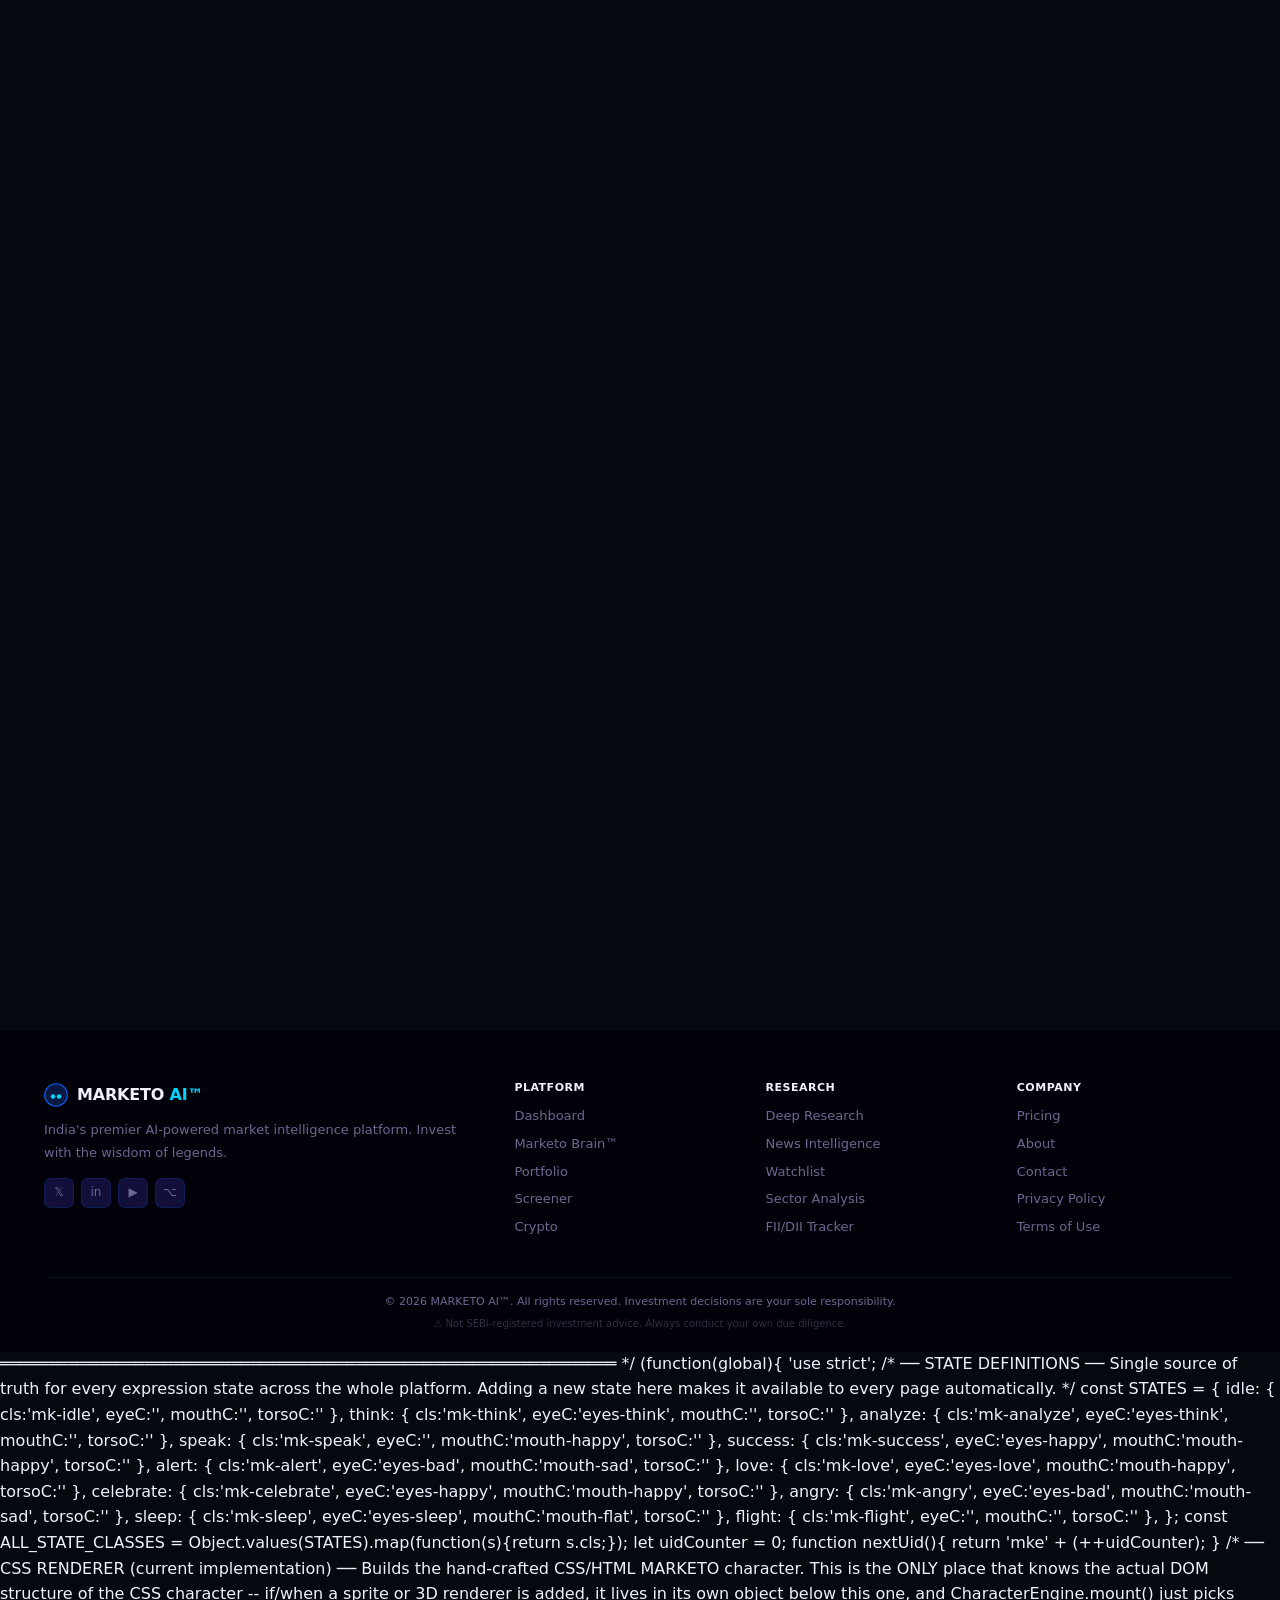
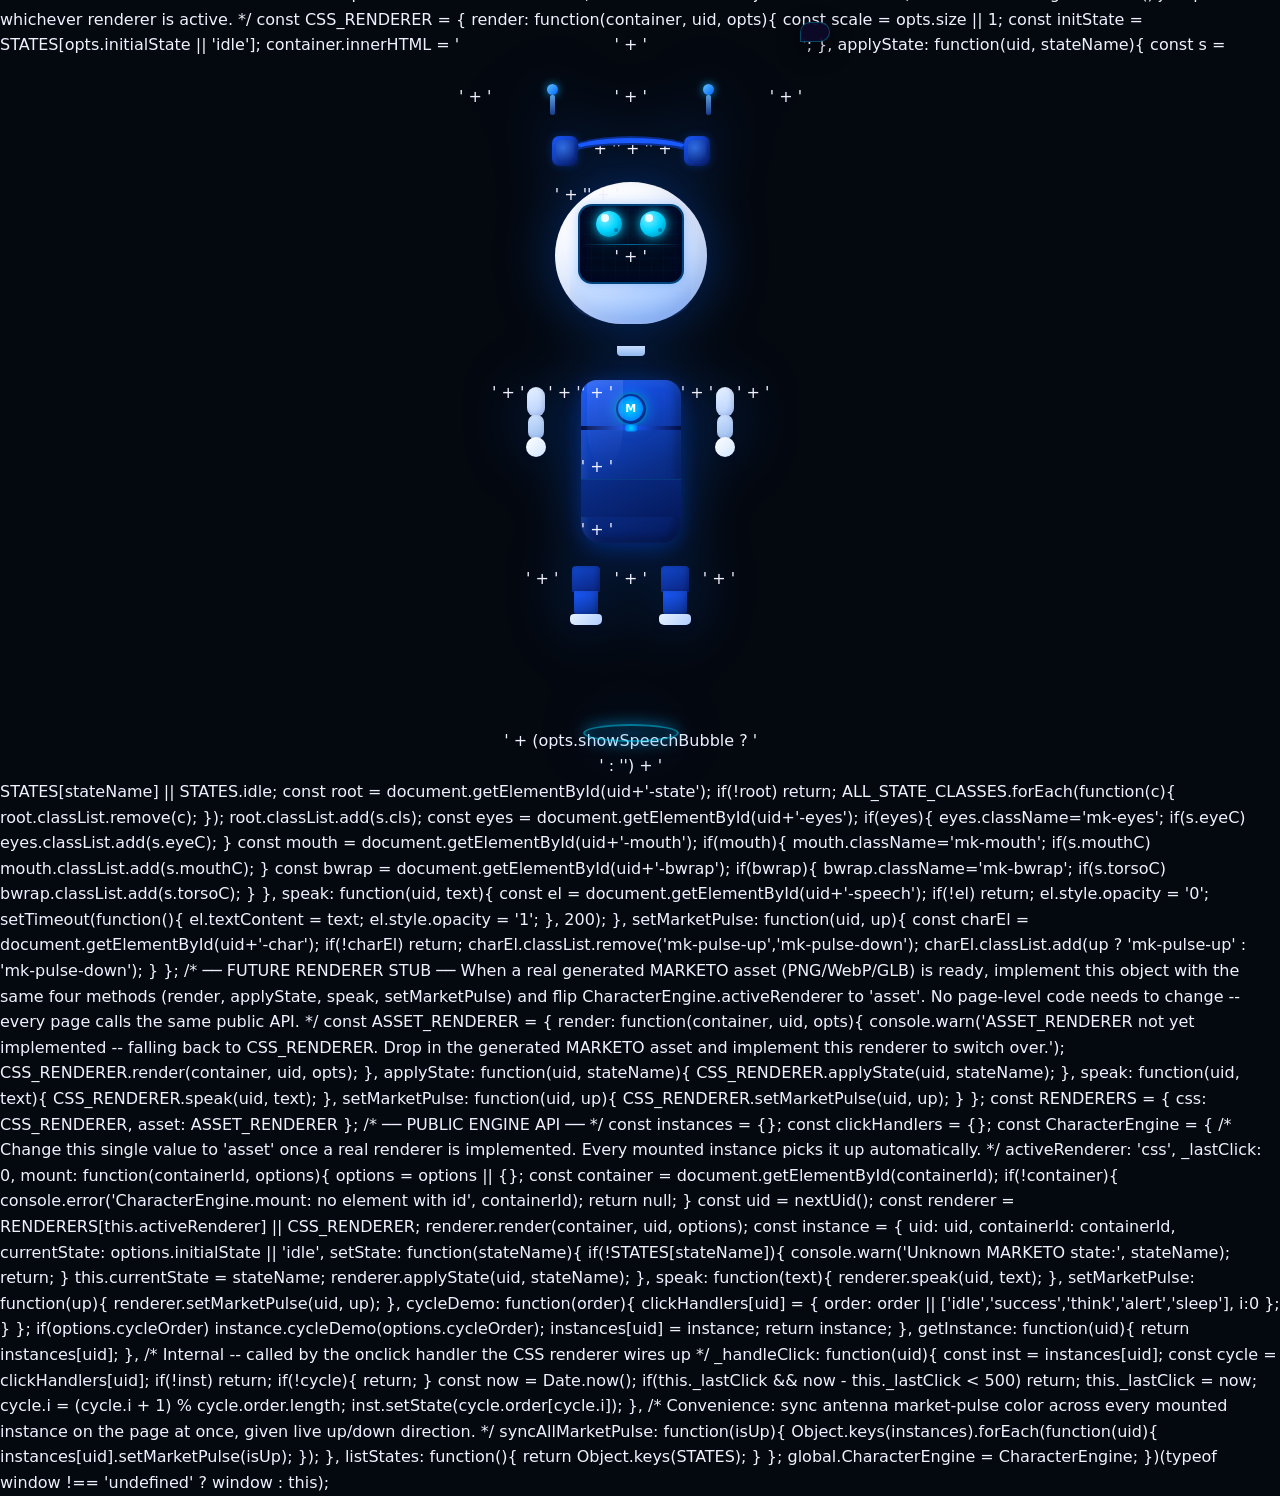
==== commit 0c9df2ef: "Add files via upload" ====
--- a/index.html
+++ b/index.html
@@ -536,6 +536,39 @@
   .h-stats{flex-wrap:wrap;justify-content:center}
   .fc{display:none}
 }
+/* ── CHARACTER ENGINE ADDITIONS (flight mode, holo particles, wrapper) ── */
+.mk-flight .mk-char{animation:mkFlightLaunch 1.8s ease-in forwards}
+.mk-flight .mk-arm-l{animation:mkFlightArm 1.8s ease-in forwards}
+.mk-flight .mk-arm-r{animation:mkFlightArm 1.8s ease-in forwards}
+.mk-flight .mk-legs{animation:mkFlightLegs 1.8s ease-in forwards}
+.mk-flight .mk-hoverring{opacity:0}
+.mk-flight-trail{
+  position:absolute;left:50%;top:50%;width:6px;height:60px;
+  background:linear-gradient(to top,rgba(0,212,255,0),rgba(0,212,255,.85));
+  border-radius:50%;transform:translate(-50%,0) scaleY(0);transform-origin:top center;
+  opacity:0;pointer-events:none;z-index:1;
+  animation:mkTrailGrow 1.8s ease-in forwards;
+}
+.mk-flight .mk-flight-trail{opacity:1}
+@keyframes mkFlightLaunch{
+  0%{transform:translateY(0) rotate(0) scale(1)}
+  30%{transform:translateY(-10px) rotate(-4deg) scale(1.02)}
+  100%{transform:translateY(-340px) rotate(-3deg) scale(.4)}
+}
+@keyframes mkFlightArm{0%{transform:rotate(0)}100%{transform:rotate(-78deg)}}
+@keyframes mkFlightLegs{0%{transform:scaleY(1)}100%{transform:scaleY(.7) translateY(6px)}}
+@keyframes mkTrailGrow{0%{transform:translate(-50%,0) scaleY(0);opacity:0}20%{opacity:1}100%{transform:translate(-50%,0) scaleY(6);opacity:0}}
+.mk-think-holo,.mk-analyze .mk-think-holo{position:absolute;inset:-30px;pointer-events:none;opacity:0;transition:opacity .3s;z-index:2}
+.mk-think .mk-think-holo,.mk-analyze .mk-think-holo{opacity:1}
+.mk-holo-dot{position:absolute;width:5px;height:5px;border-radius:50%;background:radial-gradient(circle,#00D4FF,rgba(0,150,255,.2));box-shadow:0 0 8px rgba(0,212,255,.8);animation:holoOrbit 3s linear infinite}
+.mk-holo-dot:nth-child(1){top:10%;left:50%;animation-delay:0s}
+.mk-holo-dot:nth-child(2){top:50%;left:90%;animation-delay:-1s}
+.mk-holo-dot:nth-child(3){top:85%;left:30%;animation-delay:-2s}
+@keyframes holoOrbit{0%{transform:rotate(0deg) translateX(40px) rotate(0deg);opacity:.3}50%{opacity:1}100%{transform:rotate(360deg) translateX(40px) rotate(-360deg);opacity:.3}}
+.mk-state-root{display:inline-flex;flex-direction:column;align-items:center;position:relative}
+.mk-speech-wrap{position:absolute;top:-10px;right:-10px;transform:translateX(60%);z-index:30;animation:mkSpeechBob 3.2s ease-in-out infinite}
+.mk-speech{background:rgba(12,10,40,.96);border:1px solid rgba(0,212,255,.3);border-radius:12px 12px 12px 0;padding:9px 14px;font-size:12px;font-weight:600;color:#66E0FF;white-space:nowrap;max-width:220px;box-shadow:0 8px 24px rgba(0,0,0,.4);transition:opacity .3s}
+@keyframes mkSpeechBob{0%,100%{transform:translateX(60%) translateY(0)}50%{transform:translateX(60%) translateY(-6px)}}
 </style>
 </head>
 <body>
@@ -567,18 +600,9 @@
 
   <!-- S2: ARRIVAL -->
   <div id="s2" style="display:none;flex-direction:column;align-items:center;gap:22px;position:relative">
-    <!-- Marketo in arrival scene (same character) -->
+    <!-- Marketo in arrival scene (same character, mounted via CharacterEngine) -->
     <div style="filter:drop-shadow(0 0 40px rgba(0,180,255,.55));animation:mkFloat 3.5s ease-in-out infinite" id="arrChar">
-      <!-- MINI MARKETO for intro -->
-      <div class="mk-char mk-idle" style="transform:scale(1.15)">
-        <div class="mk-ants"><div class="mk-ant"><div class="mk-ant-b"></div><div class="mk-ant-p"></div></div><div class="mk-ant"><div class="mk-ant-b"></div><div class="mk-ant-p"></div></div></div>
-        <div class="mk-hp"><div class="mk-hp-band"></div><div class="mk-hp-cup mk-hp-l"></div><div class="mk-hp-cup mk-hp-r"></div></div>
-        <div class="mk-head"><div class="mk-face"><div class="mk-eyes"><div class="mk-eye"></div><div class="mk-eye"></div></div><div class="mk-mouth"><div class="mk-mc"></div></div></div></div>
-        <div class="mk-neck"></div>
-        <div class="mk-bwrap"><div class="mk-arm mk-arm-l"><div class="mk-arm-u"></div><div class="mk-arm-lo"></div><div class="mk-hand"></div></div><div class="mk-torso"><div class="mk-torso-t"><div class="mk-chest"><div class="mk-chest-i">M</div></div></div><div class="mk-torso-b"><div class="mk-belt"><div class="mk-buckle"></div></div></div></div><div class="mk-arm mk-arm-r"><div class="mk-arm-u"></div><div class="mk-arm-lo"></div><div class="mk-hand"></div></div></div>
-        <div class="mk-legs"><div class="mk-leg"><div class="mk-thigh"></div><div class="mk-shin"></div><div class="mk-foot"></div></div><div class="mk-leg"><div class="mk-thigh"></div><div class="mk-shin"></div><div class="mk-foot"></div></div></div>
-        <div class="mk-hoverring"></div>
-      </div>
+      <div id="mk-arrival-mount"></div>
     </div>
     <div class="arr-name">MARKETO AI™</div>
     <div class="arr-text" id="arrText">Namaste, Pradeep.<br>Welcome aboard your Financial Operating System.</div>
@@ -675,42 +699,10 @@
             <!-- Speak bubble -->
             <div id="spkBubble" style="display:none" class="speak-b"></div>
 
-            <!-- MARKETO FULL BODY CHARACTER -->
-            <div class="mk-idle" id="mkState">
-              <div class="mk-char" id="mkChar" onclick="clickChar()">
-                <div class="mk-ants">
-                  <div class="mk-ant"><div class="mk-ant-b"></div><div class="mk-ant-p"></div></div>
-                  <div class="mk-ant"><div class="mk-ant-b"></div><div class="mk-ant-p"></div></div>
-                </div>
-                <div class="mk-hp">
-                  <div class="mk-hp-band"></div>
-                  <div class="mk-hp-cup mk-hp-l"></div>
-                  <div class="mk-hp-cup mk-hp-r"></div>
-                </div>
-                <div class="mk-head">
-                  <div class="mk-face">
-                    <div class="mk-eyes" id="mkEyes"><div class="mk-eye" id="eL"></div><div class="mk-eye" id="eR"></div></div>
-                    <div class="mk-mouth" id="mkMouth"><div class="mk-mc" id="mkMC"></div></div>
-                  </div>
-                </div>
-                <div class="mk-neck"></div>
-                <div class="mk-bwrap" id="mkBW">
-                  <div class="mk-arm mk-arm-l" id="armL"><div class="mk-arm-u"></div><div class="mk-arm-lo"></div><div class="mk-hand"></div></div>
-                  <div class="mk-torso" id="mkTorso">
-                    <div class="mk-torso-t"><div class="mk-chest"><div class="mk-chest-i">M</div></div></div>
-                    <div class="mk-torso-b"><div class="mk-belt"><div class="mk-buckle"></div></div></div>
-                  </div>
-                  <div class="mk-arm mk-arm-r" id="armR"><div class="mk-arm-u"></div><div class="mk-arm-lo"></div><div class="mk-hand"></div></div>
-                </div>
-                <div class="mk-legs">
-                  <div class="mk-leg"><div class="mk-thigh"></div><div class="mk-shin"></div><div class="mk-foot"></div></div>
-                  <div class="mk-leg"><div class="mk-thigh"></div><div class="mk-shin"></div><div class="mk-foot"></div></div>
-                </div>
-                <div class="mk-hoverring"></div>
-              </div>
-            </div>
-
-            <!-- Speech bubble -->
+            <!-- MARKETO FULL BODY CHARACTER (mounted via CharacterEngine) -->
+            <div id="mk-hero-mount"></div>
+
+            <!-- Speech bubble (legacy hSpeech kept for compatibility with existing idle-speech code) -->
             <div class="h-speech-wrap"><div class="h-speech" id="hSpeech">Hello Pradeep! I'm Marketo AI™ 👋</div></div>
           </div>
 
@@ -824,15 +816,8 @@
   <div class="W">
     <div class="cta-in">
       <div style="flex-shrink:0;animation:mkFloat 3.4s ease-in-out infinite">
-        <!-- Small CTA character -->
-        <div class="mk-char" style="transform:scale(.78)">
-          <div class="mk-ants"><div class="mk-ant"><div class="mk-ant-b"></div><div class="mk-ant-p"></div></div><div class="mk-ant"><div class="mk-ant-b"></div><div class="mk-ant-p"></div></div></div>
-          <div class="mk-hp"><div class="mk-hp-band"></div><div class="mk-hp-cup mk-hp-l"></div><div class="mk-hp-cup mk-hp-r"></div></div>
-          <div class="mk-head"><div class="mk-face"><div class="mk-eyes"><div class="mk-eye"></div><div class="mk-eye"></div></div><div class="mk-mouth"><div class="mk-mc"></div></div></div></div>
-          <div class="mk-neck"></div>
-          <div class="mk-bwrap"><div class="mk-arm mk-arm-l"><div class="mk-arm-u"></div><div class="mk-arm-lo"></div><div class="mk-hand"></div></div><div class="mk-torso"><div class="mk-torso-t"><div class="mk-chest"><div class="mk-chest-i">M</div></div></div><div class="mk-torso-b"><div class="mk-belt"><div class="mk-buckle"></div></div></div></div><div class="mk-arm mk-arm-r"><div class="mk-arm-u"></div><div class="mk-arm-lo"></div><div class="mk-hand"></div></div></div>
-          <div class="mk-legs"><div class="mk-leg"><div class="mk-thigh"></div><div class="mk-shin"></div><div class="mk-foot"></div></div><div class="mk-leg"><div class="mk-thigh"></div><div class="mk-shin"></div><div class="mk-foot"></div></div></div>
-        </div>
+        <!-- Small CTA character (mounted via CharacterEngine) -->
+        <div id="mk-cta-mount"></div>
       </div>
       <div>
         <h2 class="cta-title">Ready to Invest Smarter?</h2>
@@ -880,6 +865,234 @@
 </div>
 
 <!-- ═══════════════════ JAVASCRIPT ═══════════════════ -->
+<script>
+/* ════════════════════════════════════════════════════════════════
+   MARKETO CHARACTER ENGINE
+   ════════════════════════════════════════════════════════════════
+   One central component that renders and controls every MARKETO
+   character instance across the platform (landing page, dashboard,
+   portfolio, watchlist, brain, loading screens, captain mode).
+
+   ARCHITECTURE — built for a future asset swap with zero call-site
+   changes:
+
+     CharacterEngine.mount(containerId, options)
+         -> renders a character instance into the given container
+         -> returns an instance handle with .setState(), .speak(), etc.
+
+     Internally, rendering is delegated to a RENDERER. Today the
+     renderer is CSS_RENDERER (builds the existing hand-built CSS/HTML
+     character). Later, when a real MARKETO asset exists (PNG, WebP,
+     or a 3D .glb model), a new renderer can be implemented with the
+     same four methods and swapped in by changing ONE line --
+     CharacterEngine.activeRenderer -- without touching any page that
+     calls CharacterEngine.mount(). Every page in the platform should
+     only ever call the public CharacterEngine API below, never reach
+     into renderer internals directly.
+
+   USAGE (any page):
+     <div id="marketo-hero"></div>
+     <script src="js/character-engine.js"></script>
+     <script>
+       const marketo = CharacterEngine.mount('marketo-hero', {
+         size: 1,
+         initialState: 'idle',
+         clickToCycle: true,
+         showHoverRing: true
+       });
+       marketo.setState('success');
+       marketo.speak('SBILIFE up +143%! 🎉');
+     </script>
+   ════════════════════════════════════════════════════════════════ */
+
+(function(global){
+  'use strict';
+
+  /* ── STATE DEFINITIONS ──
+     Single source of truth for every expression state across the
+     whole platform. Adding a new state here makes it available to
+     every page automatically. */
+  const STATES = {
+    idle:      { cls:'mk-idle',      eyeC:'',            mouthC:'',            torsoC:'' },
+    think:     { cls:'mk-think',     eyeC:'eyes-think',  mouthC:'',            torsoC:'' },
+    analyze:   { cls:'mk-analyze',   eyeC:'eyes-think',  mouthC:'',            torsoC:'' },
+    speak:     { cls:'mk-speak',     eyeC:'',            mouthC:'mouth-happy', torsoC:'' },
+    success:   { cls:'mk-success',   eyeC:'eyes-happy',  mouthC:'mouth-happy', torsoC:'' },
+    alert:     { cls:'mk-alert',     eyeC:'eyes-bad',     mouthC:'mouth-sad',   torsoC:'' },
+    love:      { cls:'mk-love',      eyeC:'eyes-love',   mouthC:'mouth-happy', torsoC:'' },
+    celebrate: { cls:'mk-celebrate', eyeC:'eyes-happy',  mouthC:'mouth-happy', torsoC:'' },
+    angry:     { cls:'mk-angry',     eyeC:'eyes-bad',     mouthC:'mouth-sad',   torsoC:'' },
+    sleep:     { cls:'mk-sleep',     eyeC:'eyes-sleep',  mouthC:'mouth-flat',  torsoC:'' },
+    flight:    { cls:'mk-flight',    eyeC:'',            mouthC:'',            torsoC:'' },
+  };
+  const ALL_STATE_CLASSES = Object.values(STATES).map(function(s){return s.cls;});
+
+  let uidCounter = 0;
+  function nextUid(){ return 'mke' + (++uidCounter); }
+
+  /* ── CSS RENDERER (current implementation) ──
+     Builds the hand-crafted CSS/HTML MARKETO character. This is the
+     ONLY place that knows the actual DOM structure of the CSS
+     character -- if/when a sprite or 3D renderer is added, it lives
+     in its own object below this one, and CharacterEngine.mount()
+     just picks whichever renderer is active. */
+  const CSS_RENDERER = {
+    render: function(container, uid, opts){
+      const scale = opts.size || 1;
+      const initState = STATES[opts.initialState || 'idle'];
+      container.innerHTML =
+        '<div class="mk-state-root ' + initState.cls + '" id="' + uid + '-state" style="transform:scale(' + scale + ')">' +
+          '<div class="mk-char" id="' + uid + '-char"' + (opts.clickToCycle ? ' onclick="CharacterEngine._handleClick(\'' + uid + '\')"' : '') + '>' +
+            '<div class="mk-ants">' +
+              '<div class="mk-ant"><div class="mk-ant-b"></div><div class="mk-ant-p"></div></div>' +
+              '<div class="mk-ant"><div class="mk-ant-b"></div><div class="mk-ant-p"></div></div>' +
+            '</div>' +
+            '<div class="mk-hp">' +
+              '<div class="mk-hp-band"></div>' +
+              '<div class="mk-hp-cup mk-hp-l"></div>' +
+              '<div class="mk-hp-cup mk-hp-r"></div>' +
+            '</div>' +
+            '<div class="mk-head">' +
+              '<div class="mk-face">' +
+                '<div class="mk-eyes" id="' + uid + '-eyes"><div class="mk-eye"></div><div class="mk-eye"></div></div>' +
+                '<div class="mk-mouth" id="' + uid + '-mouth"><div class="mk-mc"></div></div>' +
+              '</div>' +
+            '</div>' +
+            '<div class="mk-neck"></div>' +
+            '<div class="mk-bwrap" id="' + uid + '-bwrap">' +
+              '<div class="mk-arm mk-arm-l"><div class="mk-arm-u"></div><div class="mk-arm-lo"></div><div class="mk-hand"></div></div>' +
+              '<div class="mk-torso" id="' + uid + '-torso">' +
+                '<div class="mk-torso-t"><div class="mk-chest"><div class="mk-chest-i">M</div></div></div>' +
+                '<div class="mk-torso-b"><div class="mk-belt"><div class="mk-buckle"></div></div></div>' +
+              '</div>' +
+              '<div class="mk-arm mk-arm-r"><div class="mk-arm-u"></div><div class="mk-arm-lo"></div><div class="mk-hand"></div></div>' +
+            '</div>' +
+            '<div class="mk-legs">' +
+              '<div class="mk-leg"><div class="mk-thigh"></div><div class="mk-shin"></div><div class="mk-foot"></div></div>' +
+              '<div class="mk-leg"><div class="mk-thigh"></div><div class="mk-shin"></div><div class="mk-foot"></div></div>' +
+            '</div>' +
+            (opts.showHoverRing !== false ? '<div class="mk-hoverring"></div>' : '') +
+            '<div class="mk-think-holo"><div class="mk-holo-dot"></div><div class="mk-holo-dot"></div><div class="mk-holo-dot"></div></div>' +
+            '<div class="mk-flight-trail"></div>' +
+          '</div>' +
+          (opts.showSpeechBubble ? '<div class="mk-speech-wrap"><div class="mk-speech" id="' + uid + '-speech"></div></div>' : '') +
+        '</div>';
+    },
+    applyState: function(uid, stateName){
+      const s = STATES[stateName] || STATES.idle;
+      const root = document.getElementById(uid+'-state');
+      if(!root) return;
+      ALL_STATE_CLASSES.forEach(function(c){ root.classList.remove(c); });
+      root.classList.add(s.cls);
+      const eyes = document.getElementById(uid+'-eyes');
+      if(eyes){ eyes.className='mk-eyes'; if(s.eyeC) eyes.classList.add(s.eyeC); }
+      const mouth = document.getElementById(uid+'-mouth');
+      if(mouth){ mouth.className='mk-mouth'; if(s.mouthC) mouth.classList.add(s.mouthC); }
+      const bwrap = document.getElementById(uid+'-bwrap');
+      if(bwrap){ bwrap.className='mk-bwrap'; if(s.torsoC) bwrap.classList.add(s.torsoC); }
+    },
+    speak: function(uid, text){
+      const el = document.getElementById(uid+'-speech');
+      if(!el) return;
+      el.style.opacity = '0';
+      setTimeout(function(){ el.textContent = text; el.style.opacity = '1'; }, 200);
+    },
+    setMarketPulse: function(uid, up){
+      const charEl = document.getElementById(uid+'-char');
+      if(!charEl) return;
+      charEl.classList.remove('mk-pulse-up','mk-pulse-down');
+      charEl.classList.add(up ? 'mk-pulse-up' : 'mk-pulse-down');
+    }
+  };
+
+  /* ── FUTURE RENDERER STUB ──
+     When a real generated MARKETO asset (PNG/WebP/GLB) is ready,
+     implement this object with the same four methods (render,
+     applyState, speak, setMarketPulse) and flip
+     CharacterEngine.activeRenderer to 'asset'. No page-level code
+     needs to change -- every page calls the same public API. */
+  const ASSET_RENDERER = {
+    render: function(container, uid, opts){
+      console.warn('ASSET_RENDERER not yet implemented -- falling back to CSS_RENDERER. Drop in the generated MARKETO asset and implement this renderer to switch over.');
+      CSS_RENDERER.render(container, uid, opts);
+    },
+    applyState: function(uid, stateName){ CSS_RENDERER.applyState(uid, stateName); },
+    speak: function(uid, text){ CSS_RENDERER.speak(uid, text); },
+    setMarketPulse: function(uid, up){ CSS_RENDERER.setMarketPulse(uid, up); }
+  };
+
+  const RENDERERS = { css: CSS_RENDERER, asset: ASSET_RENDERER };
+
+  /* ── PUBLIC ENGINE API ── */
+  const instances = {};
+  const clickHandlers = {};
+
+  const CharacterEngine = {
+    /* Change this single value to 'asset' once a real renderer is
+       implemented. Every mounted instance picks it up automatically. */
+    activeRenderer: 'css',
+    _lastClick: 0,
+
+    mount: function(containerId, options){
+      options = options || {};
+      const container = document.getElementById(containerId);
+      if(!container){
+        console.error('CharacterEngine.mount: no element with id', containerId);
+        return null;
+      }
+      const uid = nextUid();
+      const renderer = RENDERERS[this.activeRenderer] || CSS_RENDERER;
+      renderer.render(container, uid, options);
+
+      const instance = {
+        uid: uid,
+        containerId: containerId,
+        currentState: options.initialState || 'idle',
+        setState: function(stateName){
+          if(!STATES[stateName]){ console.warn('Unknown MARKETO state:', stateName); return; }
+          this.currentState = stateName;
+          renderer.applyState(uid, stateName);
+        },
+        speak: function(text){ renderer.speak(uid, text); },
+        setMarketPulse: function(up){ renderer.setMarketPulse(uid, up); },
+        cycleDemo: function(order){
+          clickHandlers[uid] = { order: order || ['idle','success','think','alert','sleep'], i:0 };
+        }
+      };
+      if(options.cycleOrder) instance.cycleDemo(options.cycleOrder);
+      instances[uid] = instance;
+      return instance;
+    },
+
+    getInstance: function(uid){ return instances[uid]; },
+
+    /* Internal -- called by the onclick handler the CSS renderer wires up */
+    _handleClick: function(uid){
+      const inst = instances[uid];
+      const cycle = clickHandlers[uid];
+      if(!inst) return;
+      if(!cycle){ return; }
+      const now = Date.now();
+      if(this._lastClick && now - this._lastClick < 500) return;
+      this._lastClick = now;
+      cycle.i = (cycle.i + 1) % cycle.order.length;
+      inst.setState(cycle.order[cycle.i]);
+    },
+
+    /* Convenience: sync antenna market-pulse color across every mounted
+       instance on the page at once, given live up/down direction. */
+    syncAllMarketPulse: function(isUp){
+      Object.keys(instances).forEach(function(uid){ instances[uid].setMarketPulse(isUp); });
+    },
+
+    listStates: function(){ return Object.keys(STATES); }
+  };
+
+  global.CharacterEngine = CharacterEngine;
+
+})(typeof window !== 'undefined' ? window : this);
+
+</script>
 <script>
 /* ── STARS ── */
 (()=>{
@@ -1123,19 +1336,43 @@
   buildChatDemo();
   initFloater();
   initScrollAnim();
+  mountMarketoCharacters();
   initIdleSpeech();
   checkMarketHours();
   syncAntennaMarketPulse();
+}
+
+/* ── MOUNT ALL MARKETO INSTANCES VIA CHARACTER ENGINE ── */
+let mkHero, mkArrival, mkCta;
+function mountMarketoCharacters(){
+  if(document.getElementById('mk-hero-mount')){
+    mkHero = CharacterEngine.mount('mk-hero-mount', {
+      size: 1, initialState: 'idle', clickToCycle: true,
+      cycleOrder: ['idle','happy','think','alert','sleep']
+    });
+    /* Wrap setState so the hero's speech bubble updates alongside the
+       visual state, without baking page-specific speech text into the
+       generic, reusable CharacterEngine itself. */
+    const originalSetState = mkHero.setState.bind(mkHero);
+    mkHero.setState = function(name){
+      originalSetState(name);
+      curMkState = name;
+      if(MK_MSGS[name]) setSpeech(MK_MSGS[name]);
+    };
+  }
+  if(document.getElementById('mk-arrival-mount')){
+    mkArrival = CharacterEngine.mount('mk-arrival-mount', { size: 1.15, initialState: 'idle' });
+  }
+  if(document.getElementById('mk-cta-mount')){
+    mkCta = CharacterEngine.mount('mk-cta-mount', { size: 0.78, initialState: 'idle' });
+  }
 }
 
 /* ── ANTENNA MARKET PULSE — reflects live Nifty direction per character spec ── */
 function syncAntennaMarketPulse(){
   const nifty=TICKS.find(t=>t.n==='NIFTY50');
   const up=nifty?nifty.u===1:true;
-  document.querySelectorAll('.mk-char').forEach(el=>{
-    el.classList.remove('mk-pulse-up','mk-pulse-down');
-    el.classList.add(up?'mk-pulse-up':'mk-pulse-down');
-  });
+  CharacterEngine.syncAllMarketPulse(up);
 }
 
 /* ── NAVBAR ── */
@@ -1156,31 +1393,15 @@
   el.innerHTML=[...TICKS,...TICKS].map(t=>`<span class="ti"><span class="tn">${t.n}</span><span class="tv"> ${t.v} </span><span class="${t.u?'tu':'td'}">${t.c}</span></span>`).join('');
 }
 
-/* ── CHARACTER STATE MACHINE ── */
-const MK_STATES={
-  idle:{cls:'mk-idle',eyeC:'',mouthC:'',torsoC:'',msg:'Hello Pradeep! Markets looking interesting today!'},
-  happy:{cls:'mk-success',eyeC:'eyes-happy',mouthC:'mouth-happy',torsoC:'',msg:'Great performance! SBILIFE up +143%! 🎉'},
-  think:{cls:'mk-think',eyeC:'eyes-think',mouthC:'',torsoC:'',msg:'Analyzing 127 market indicators...'},
-  alert:{cls:'mk-alert',eyeC:'eyes-bad',mouthC:'mouth-sad',torsoC:'',msg:'⚠️ High volatility detected! Review your positions!'},
-  sleep:{cls:'mk-sleep',eyeC:'eyes-sleep',mouthC:'mouth-flat',torsoC:'',msg:'zzz... I watch the markets while you rest...'},
+/* ── CHARACTER STATE MESSAGES (speech bubble text per state, used by hero instance) ── */
+const MK_MSGS={
+  idle:'Hello Pradeep! Markets looking interesting today!',
+  happy:'Great performance! SBILIFE up +143%! 🎉',
+  think:'Analyzing 127 market indicators...',
+  alert:'⚠️ High volatility detected! Review your positions!',
+  sleep:'zzz... I watch the markets while you rest...',
 };
-const MK_CLS=['mk-idle','mk-think','mk-analyze','mk-speak','mk-success','mk-alert','mk-love','mk-celebrate','mk-angry','mk-sleep'];
-let curMkState='idle',mkOrder=['idle','happy','think','alert','sleep'],mkI=0;
-
-function setMkState(name){
-  const s=MK_STATES[name]||MK_STATES.idle;
-  curMkState=name;
-  const st=document.getElementById('mkState');if(!st)return;
-  MK_CLS.forEach(c=>st.classList.remove(c));
-  st.classList.add(s.cls);
-  const eyes=document.getElementById('mkEyes');
-  if(eyes){eyes.className='mk-eyes';if(s.eyeC)eyes.classList.add(s.eyeC);}
-  const mouth=document.getElementById('mkMouth');
-  if(mouth){mouth.className='mk-mouth';if(s.mouthC)mouth.classList.add(s.mouthC);}
-  const bw=document.getElementById('mkBW');
-  if(bw){bw.className='mk-bwrap';if(s.torsoC)bw.classList.add(s.torsoC);}
-  setSpeech(s.msg);
-}
+let curMkState='idle';
 
 const IDLE_MSGS=[
   'Hello Pradeep! Markets looking interesting today!',
@@ -1199,29 +1420,20 @@
 function initIdleSpeech(){
   if(document.getElementById('hSpeech'))document.getElementById('hSpeech').style.transition='opacity .3s';
   setInterval(()=>{
-    if(curMkState==='idle'){
+    if(mkHero && mkHero.currentState==='idle'){
       speechI=(speechI+1)%IDLE_MSGS.length;
       setSpeech(IDLE_MSGS[speechI]);
     }
   },4500);
 }
 
-/* Click cycles states */
-let lastClick=0;
-function clickChar(){
-  const now=Date.now();
-  if(now-lastClick<600)return;
-  lastClick=now;
-  mkI=(mkI+1)%mkOrder.length;
-  setMkState(mkOrder[mkI]);
-}
-
 /* Auto-detect market hours */
 function checkMarketHours(){
   const h=new Date().getHours(),m=new Date().getMinutes(),d=new Date().getDay();
   const tot=h*60+m;
-  if(h>=23||h<6){setMkState('sleep');return;}
-  if(d>=1&&d<=5&&tot===9*60+15){setMkState('happy');}
+  if(!mkHero)return;
+  if(h>=23||h<6){mkHero.setState('sleep');setSpeech(MK_MSGS.sleep);curMkState='sleep';return;}
+  if(d>=1&&d<=5&&tot===9*60+15){mkHero.setState('happy');setSpeech(MK_MSGS.happy);curMkState='happy';}
 }
 
 /* ── GURUS ── */
